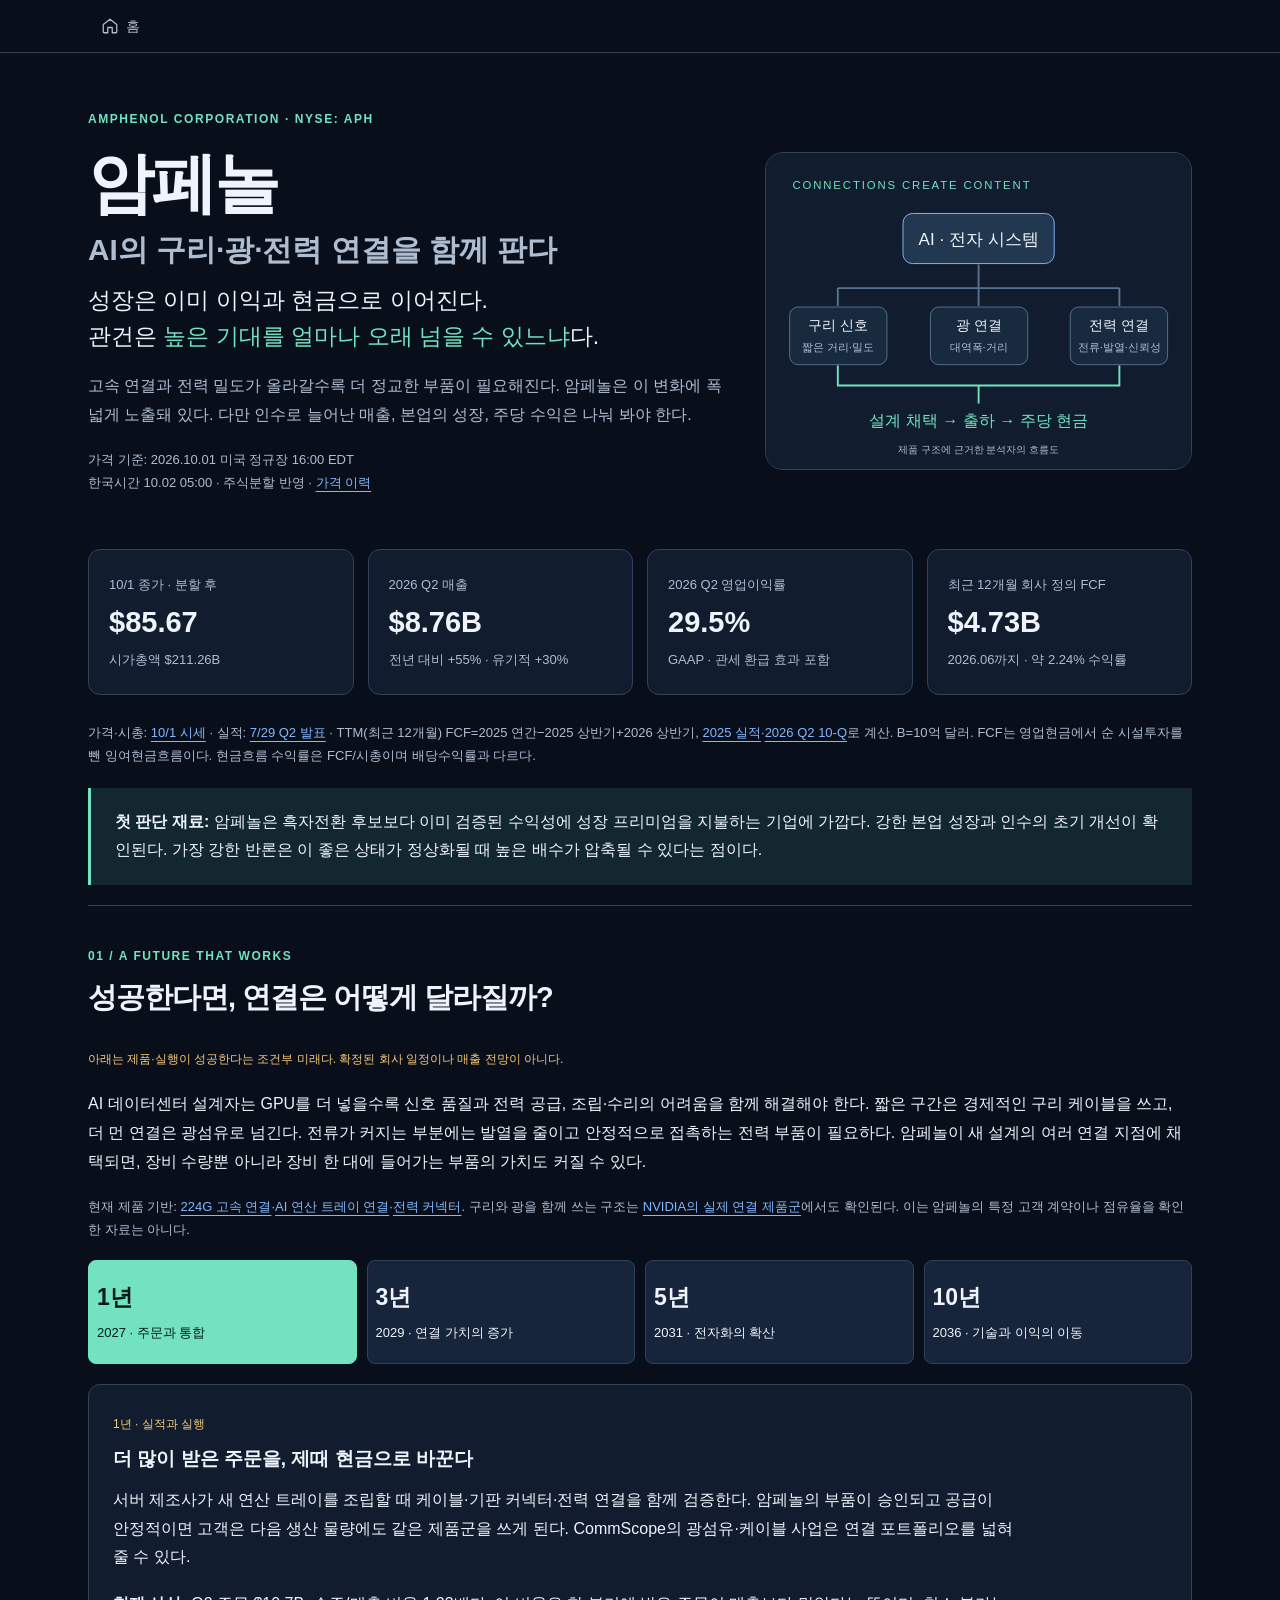
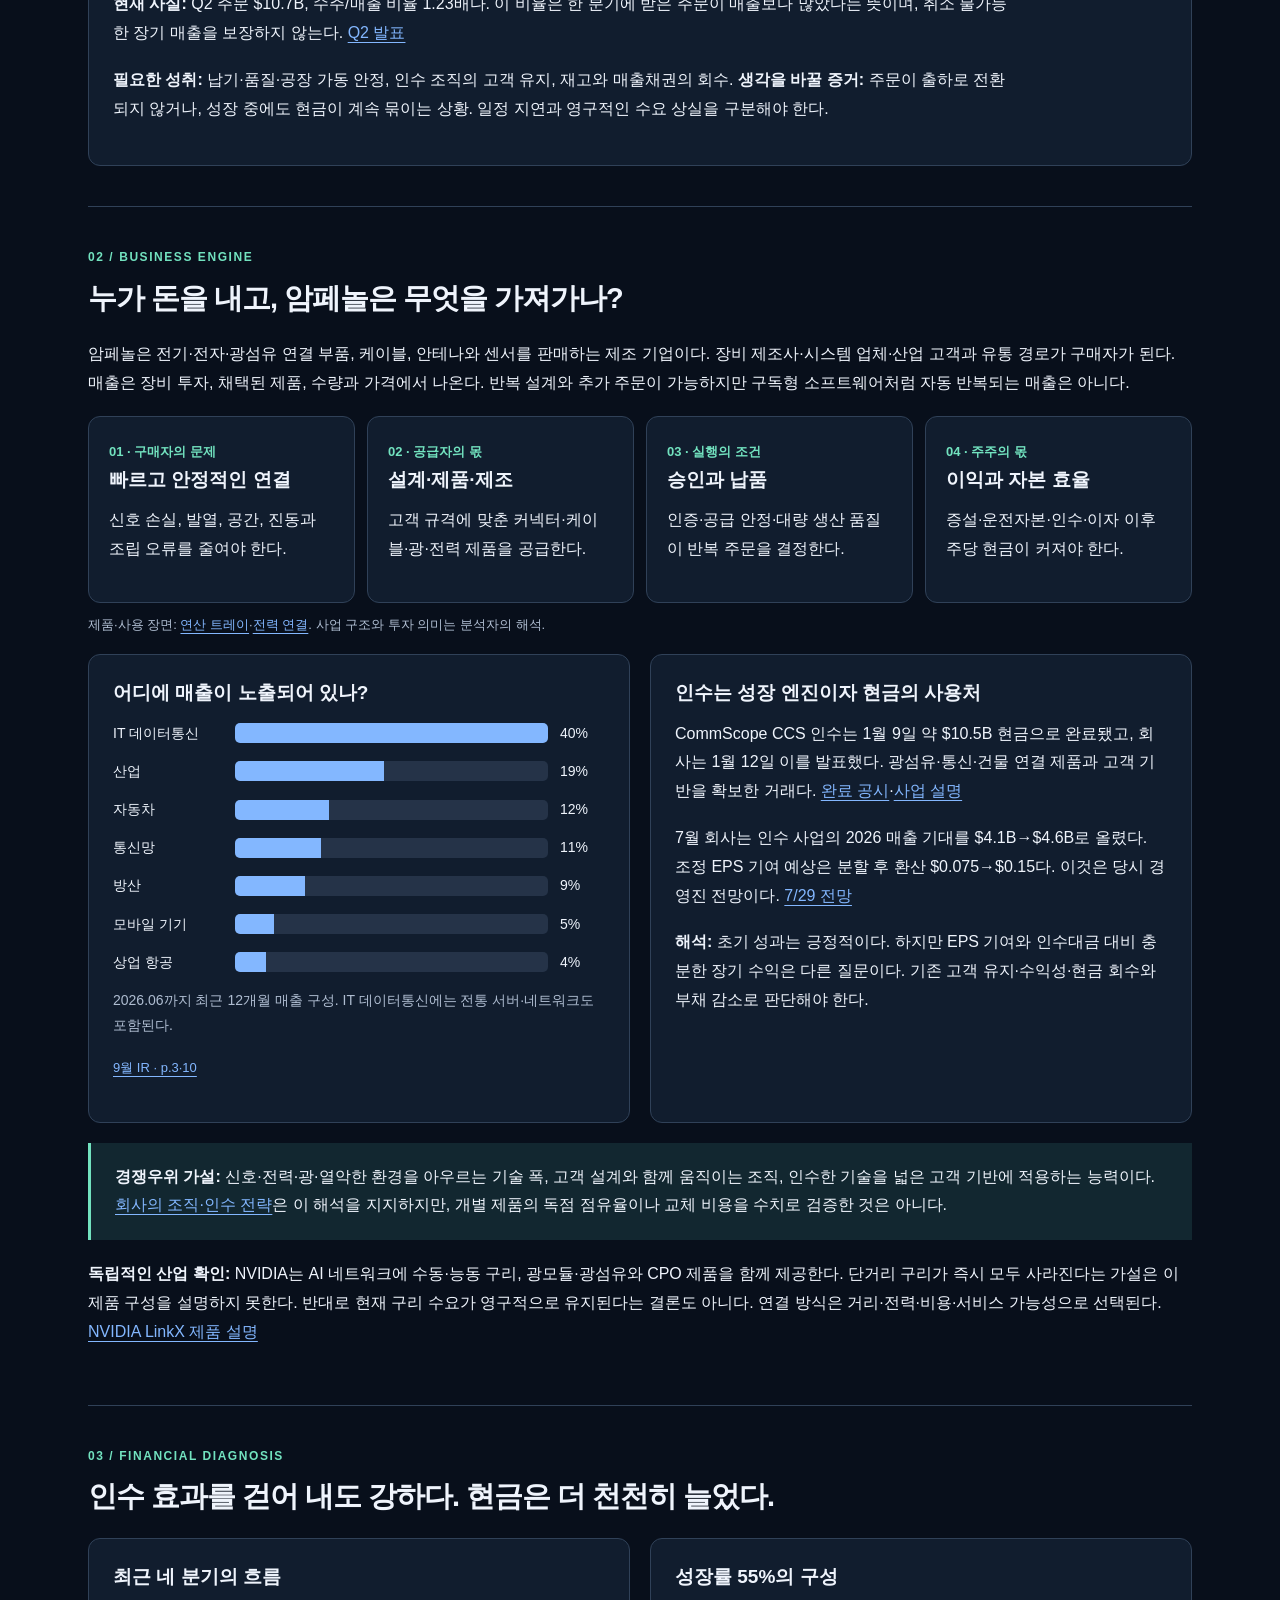
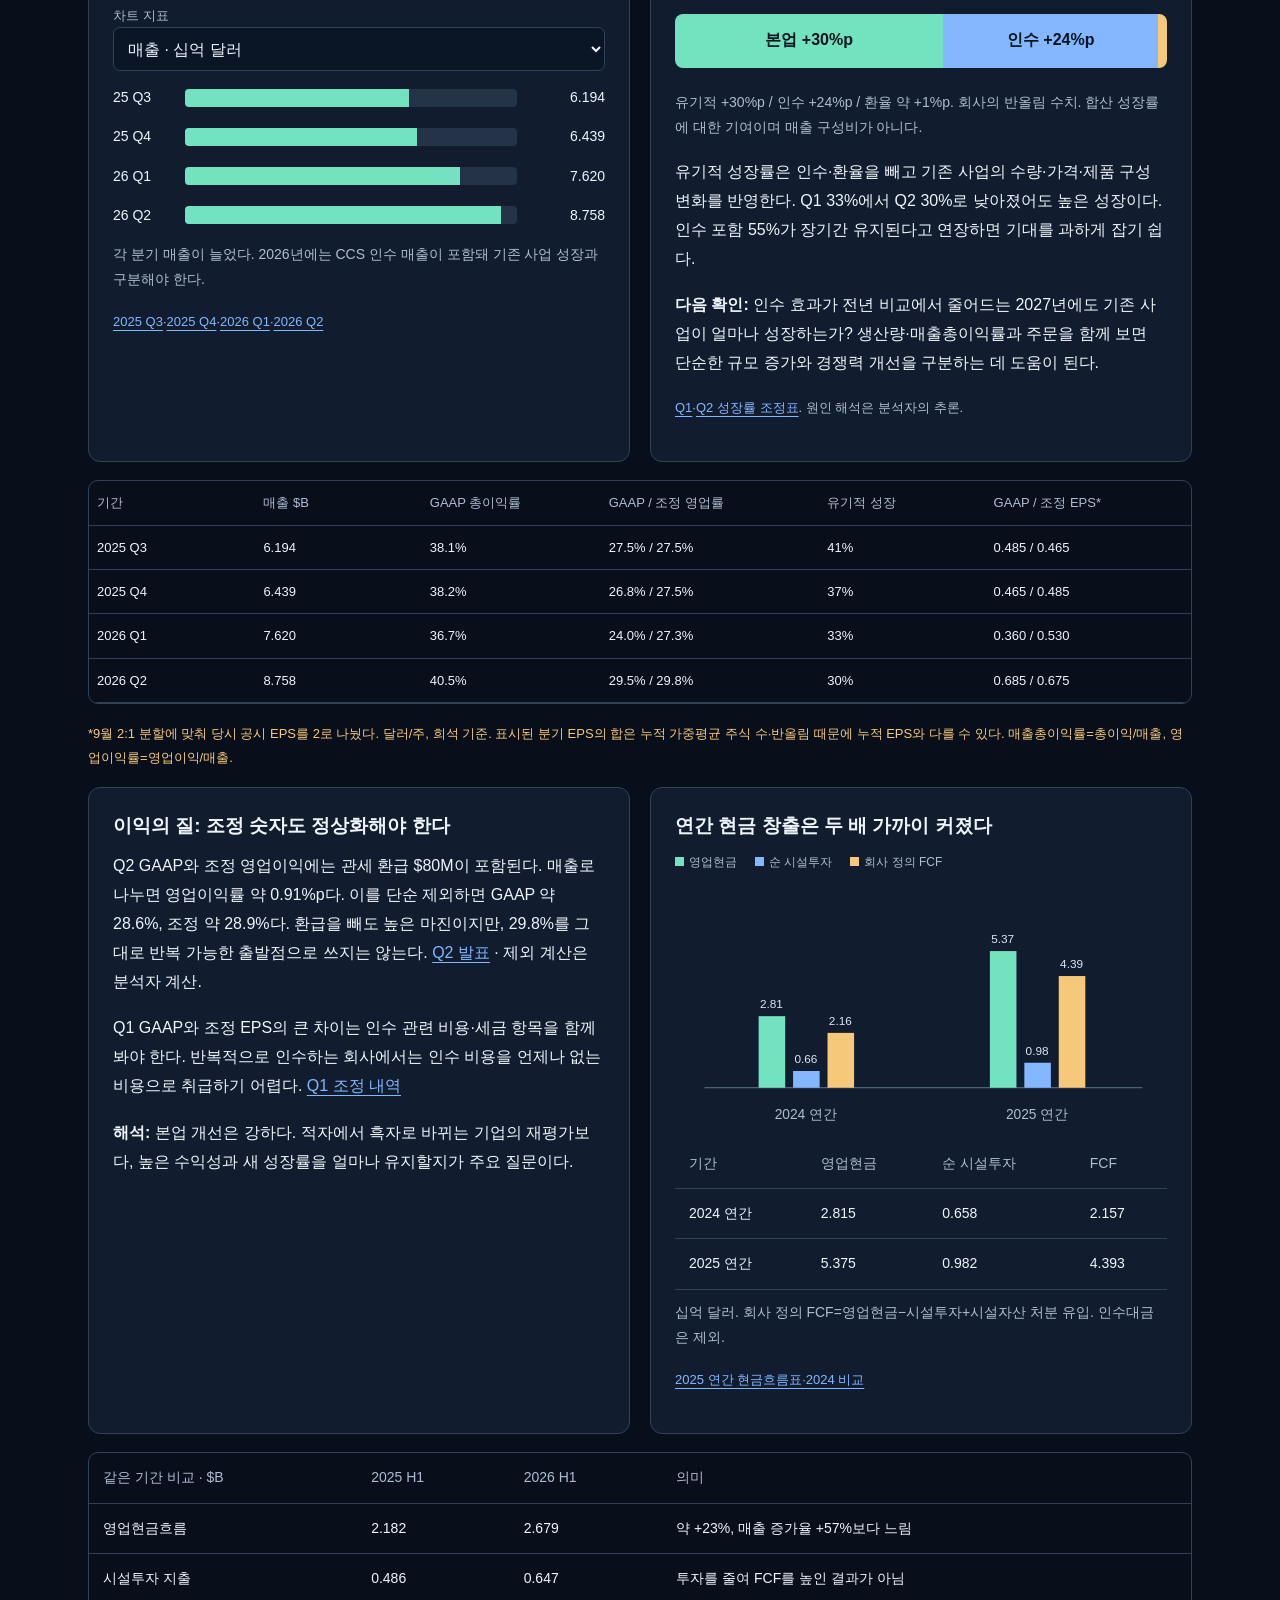
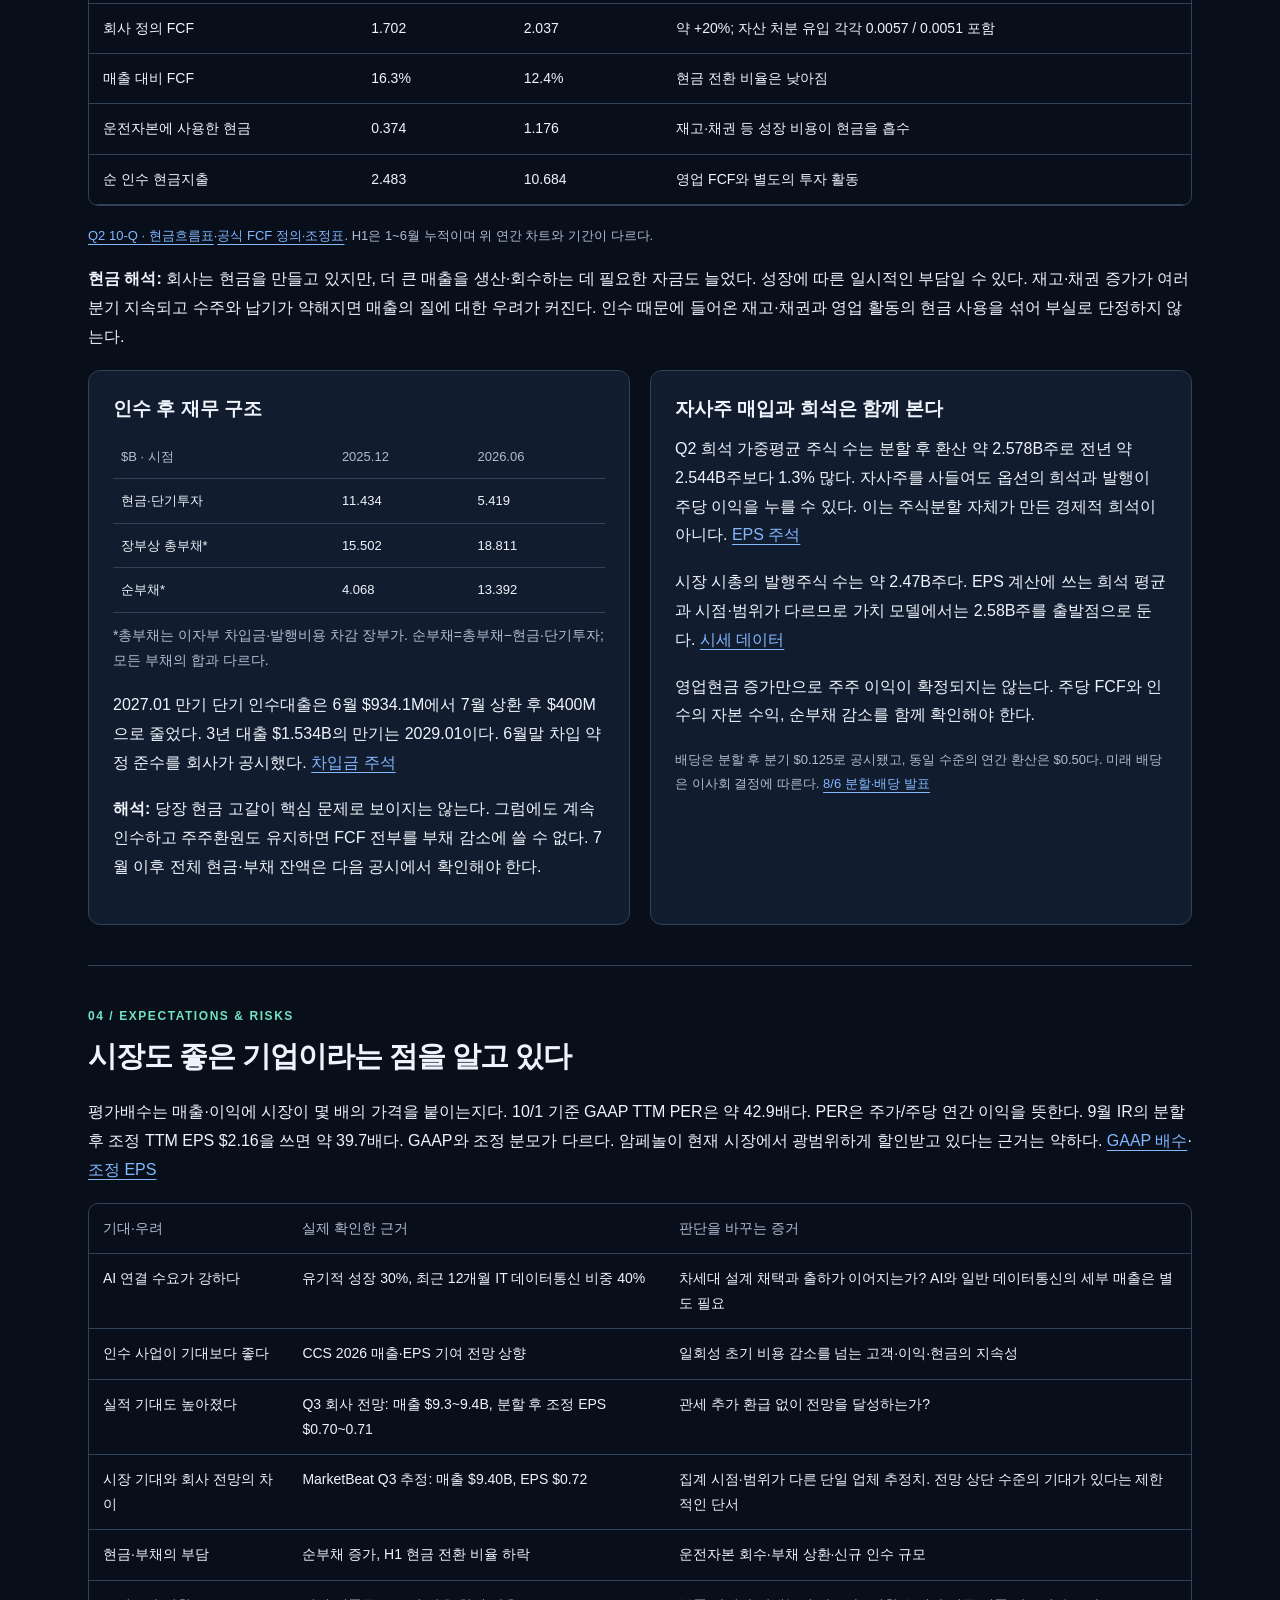
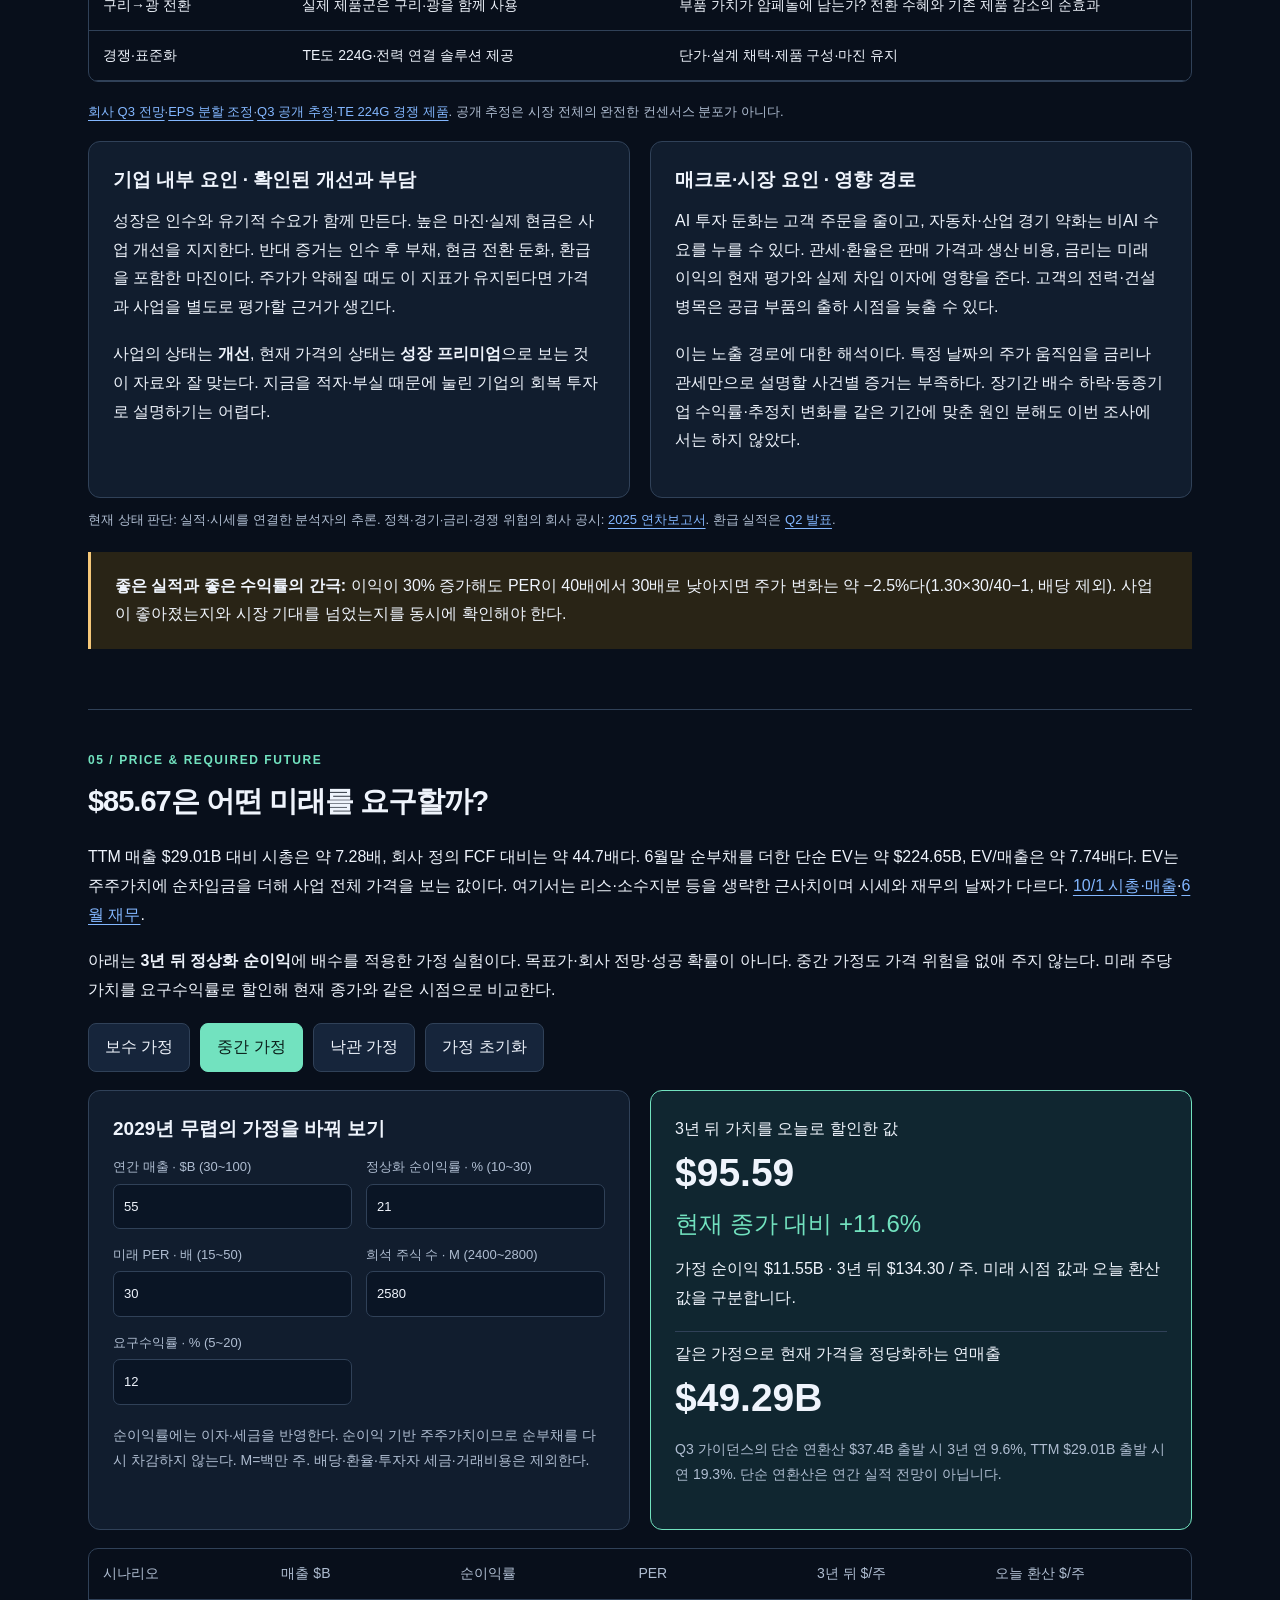
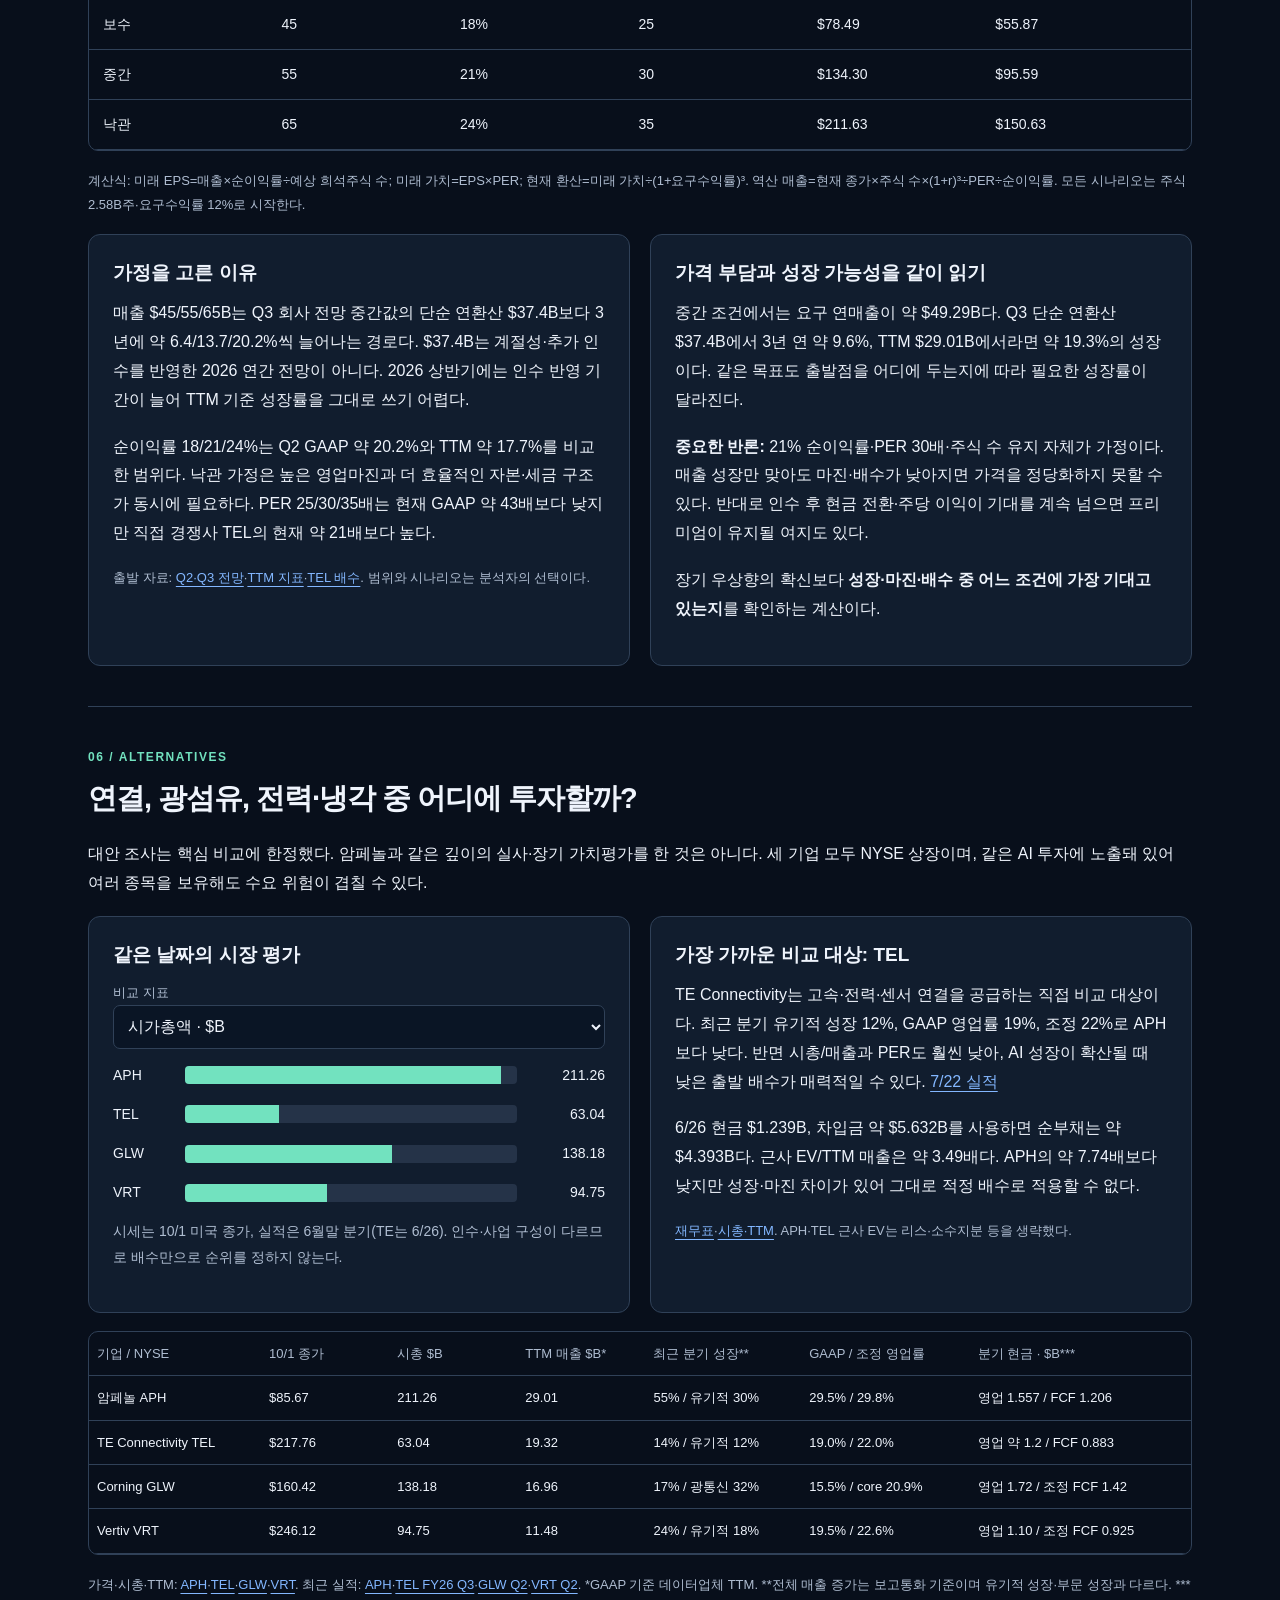
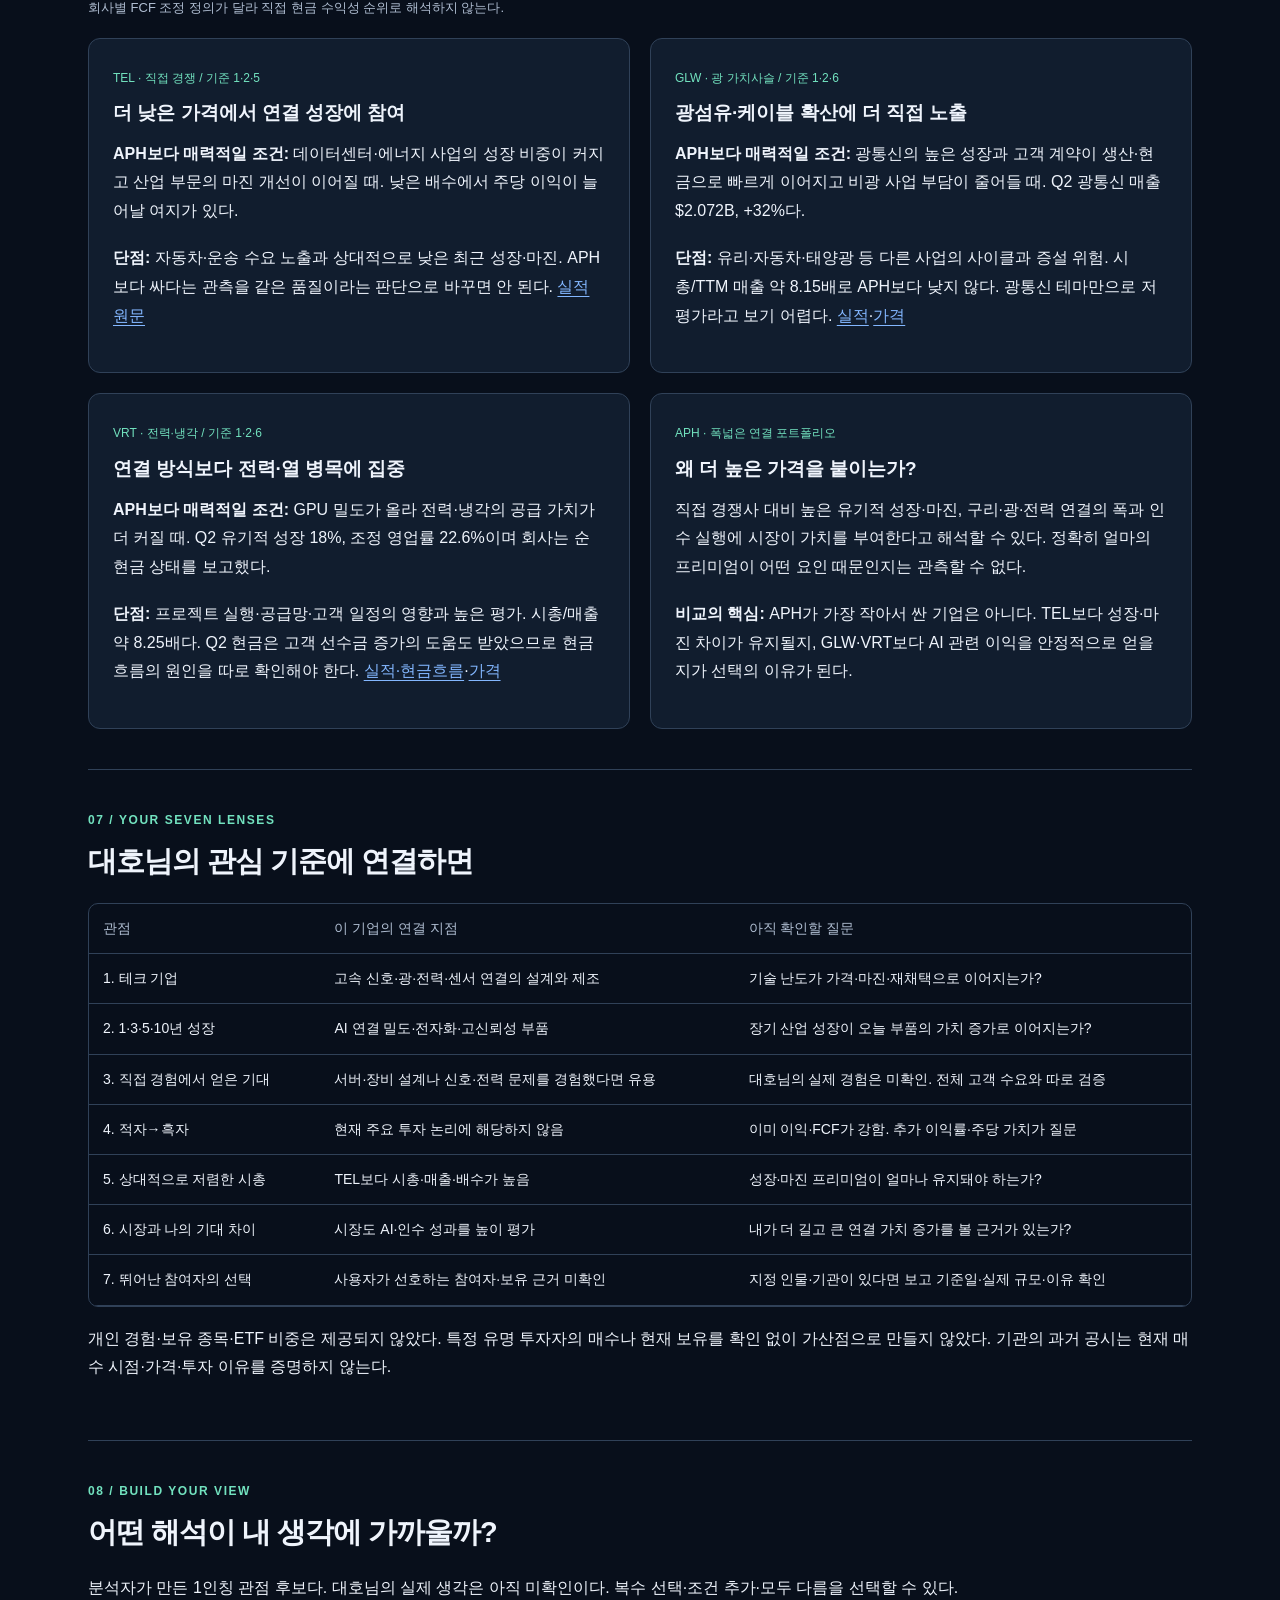
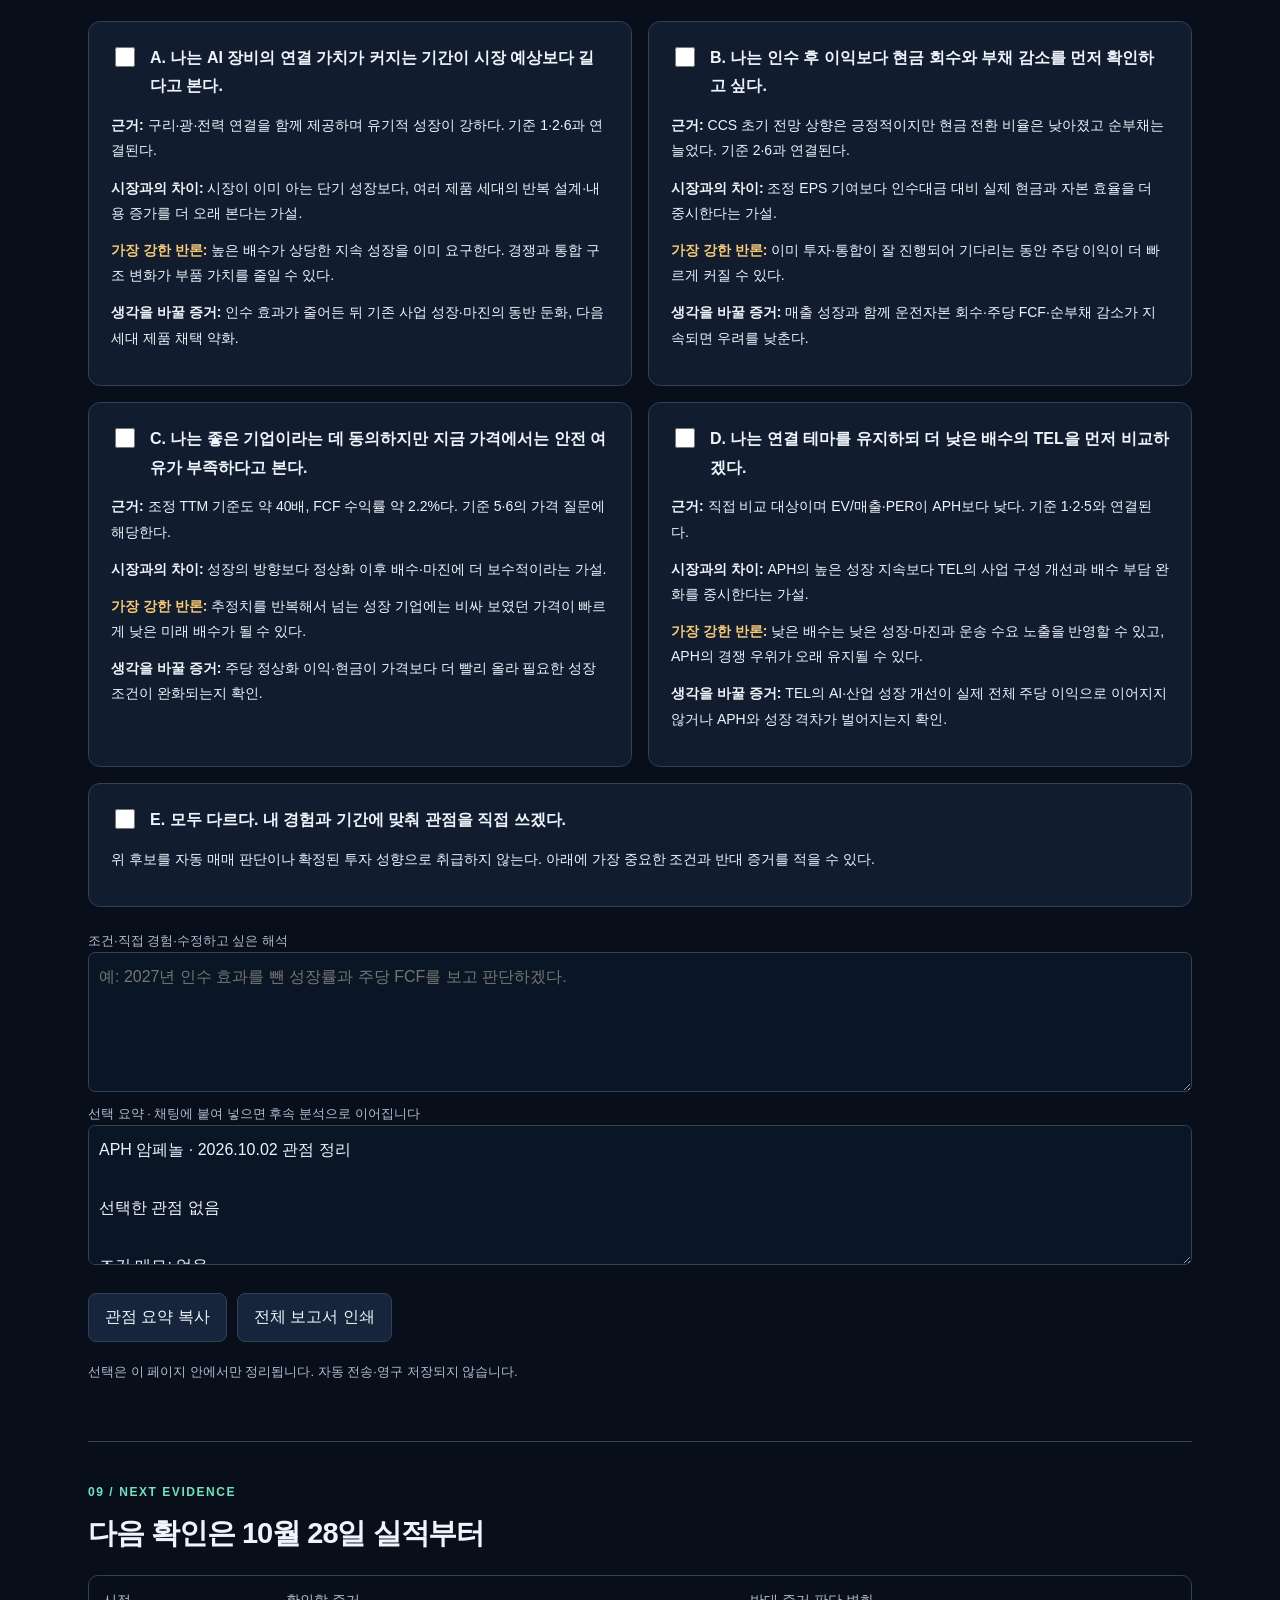
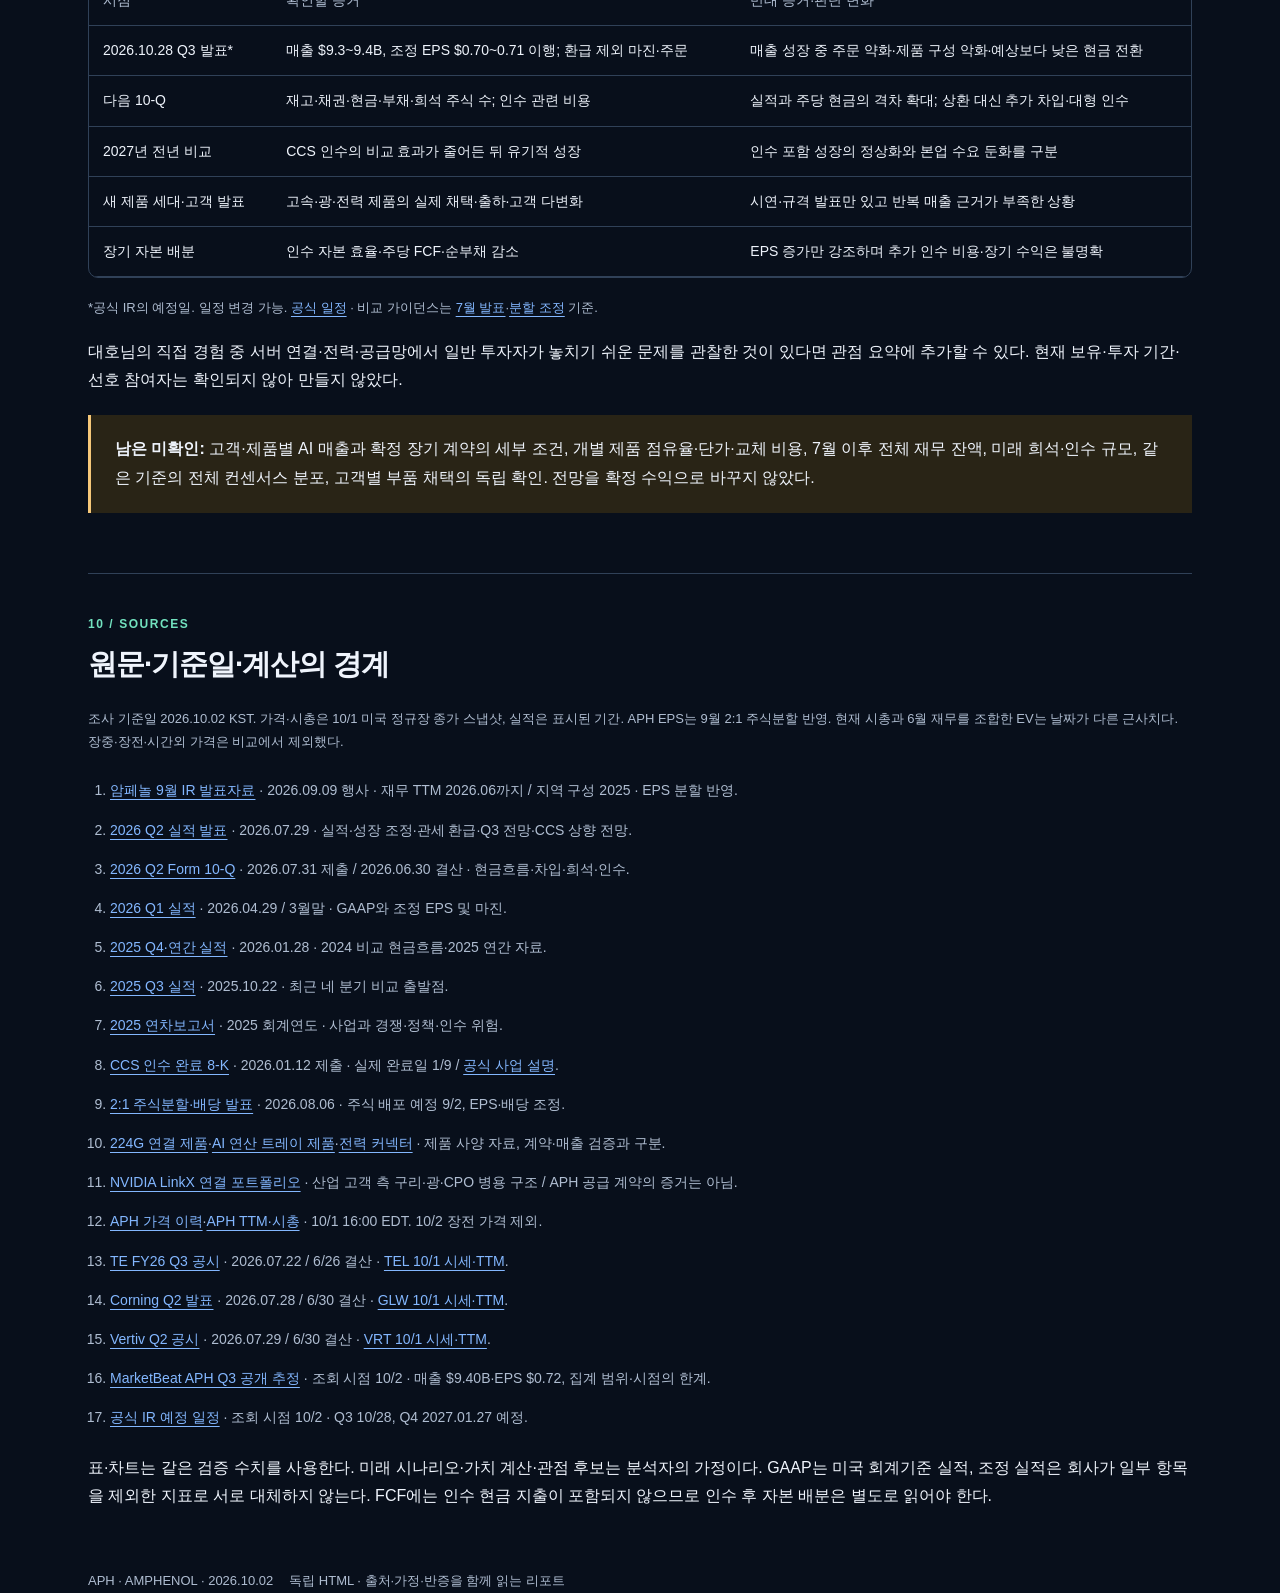
==== reports/amphenol-APH-2026-10-02.html @ a51a863b "Add report library with Lumentum and Amphenol analyses" ====
<!doctype html>
<html lang="ko"><head><meta charset="utf-8"><meta name="viewport" content="width=device-width,initial-scale=1"><title>APH · 암페놀 기업분석 | 2026.10.02</title><style>
:root{--bg:#080f1b;--panel:#111d2e;--ink:#eff4fc;--muted:#afbdd1;--line:#304158;--green:#72e2bf;--blue:#83b7ff;--amber:#f6c879;--red:#ffacb7}*{box-sizing:border-box}html{scroll-behavior:smooth;scroll-padding-top:64px}body{margin:0;background:var(--bg);color:var(--ink);font-family:-apple-system,BlinkMacSystemFont,"Apple SD Gothic Neo","Malgun Gothic",sans-serif;font-size:16px;line-height:1.8}a{color:var(--blue);text-underline-offset:4px}button,input,select,textarea{font:inherit}button,select{cursor:pointer}button{border:1px solid var(--line);background:#16253b;color:var(--ink);padding:9px 16px;min-height:44px;border-radius:8px;transition:background .18s}button:hover{background:#243b59}button[aria-pressed=true]{background:var(--green);color:#081b17;border-color:var(--green)}:focus-visible{outline:3px solid var(--blue);outline-offset:3px}.meta,small,.source{color:var(--muted);font-size:13px}.wrap{max-width:1160px;margin:auto;padding:0 28px}.hero{padding:56px 0 36px;display:grid;grid-template-columns:1.5fr 1fr;gap:36px;align-items:center}h1{font-size:clamp(40px,6vw,66px);line-height:1.05;letter-spacing:-.045em;margin:18px 0}h1 span{display:block;font-size:.45em;color:var(--muted);margin-top:16px;letter-spacing:0}h2{font-size:29px;line-height:1.35;letter-spacing:-.035em;margin:10px 0 22px}h3{font-size:19px;line-height:1.5;margin:0 0 12px}p{margin:10px 0 18px}.lead{font-size:23px;line-height:1.55;max-width:660px}.eyebrow{font-size:12px;letter-spacing:.13em;color:var(--green);font-weight:800}.hero-art{border:1px solid var(--line);border-radius:18px;overflow:hidden;background:var(--panel)}svg{display:block;width:100%;height:auto}svg text{font-family:inherit}.stats{display:grid;grid-template-columns:repeat(4,1fr);gap:14px;margin-bottom:26px}.stat{padding:20px;background:var(--panel);border:1px solid var(--line);border-radius:12px}.stat strong{display:block;font-size:29px;line-height:1.6;font-variant-numeric:tabular-nums}.stat span{font-size:13px;color:var(--muted)}section{padding:40px 0;border-top:1px solid var(--line);scroll-margin-top:70px}.grid{display:grid;grid-template-columns:1fr 1fr;gap:20px}.card{background:var(--panel);border:1px solid var(--line);border-radius:12px;padding:24px;min-width:0}.callout{border-left:3px solid var(--green);background:#122730;padding:20px 24px;margin:20px 0}.warn{border-color:var(--amber);background:#292416}.tag{display:inline-block;font-size:12px;color:var(--green);margin-bottom:10px}.tag.assumption{color:var(--amber)}.controls{display:flex;gap:10px;flex-wrap:wrap;margin:18px 0}.timeline{display:grid;grid-template-columns:repeat(4,1fr);gap:10px}.timeline button{padding:16px 8px;text-align:left}.timeline b{display:block;font-size:23px}.timeline small{color:inherit}.future-panel{display:none;margin-top:20px}.future-panel.active{display:block}.future-panel p{max-width:900px}.flow{display:grid;grid-template-columns:repeat(4,1fr);gap:12px}.flow .card{padding:20px}.flow b{color:var(--green);font-size:13px}table{width:100%;border-collapse:collapse;text-align:left;font-size:14px}th,td{padding:12px 14px;border-bottom:1px solid var(--line);vertical-align:top}th{color:var(--muted);font-weight:500;white-space:nowrap}td.number{font-variant-numeric:tabular-nums;white-space:nowrap}.table-scroll{overflow-x:auto;margin:18px 0;border:1px solid var(--line);border-radius:10px}.table-scroll table{min-width:640px}.chart{margin:12px 0}.chart-note{font-size:14px;color:var(--muted)}.bar-row{display:grid;grid-template-columns:60px 1fr 76px;align-items:center;gap:12px;margin:14px 0;font-size:14px}.bar-track{height:18px;background:#253348;border-radius:4px;overflow:hidden}.bar-fill{height:100%;background:var(--green)}.bar-val{text-align:right;font-variant-numeric:tabular-nums}.fields{display:grid;grid-template-columns:repeat(2,1fr);gap:14px}label.field{display:flex;flex-direction:column;gap:5px;font-size:13px;color:var(--muted)}input[type=number],select,textarea{width:100%;color:var(--ink);background:#0a1525;border:1px solid var(--line);border-radius:7px;padding:10px;min-height:44px}input[type=checkbox]{width:20px;height:20px;accent-color:var(--green);flex-shrink:0}textarea{resize:vertical;min-height:100px}.result{padding:24px;border:1px solid var(--green);border-radius:12px;background:#102630}.result strong{font-size:39px;display:block;line-height:1.5}.result .big{font-size:24px;color:var(--green)}.error{color:var(--red);font-size:14px}.theses{display:grid;grid-template-columns:1fr 1fr;gap:16px}.thesis{border:1px solid var(--line);border-radius:12px;padding:22px;background:var(--panel)}.thesis:has(input:checked){border-color:var(--green)}.thesis label{display:flex;align-items:flex-start;gap:12px;font-weight:700;cursor:pointer}.thesis p{font-size:14px;margin:12px 0}.thesis strong{color:var(--amber);font-weight:600}.summary-box{margin-top:22px}.summary-box textarea{min-height:140px}.sources li{padding:7px 0;color:var(--muted);font-size:14px}.sources{padding-left:22px}.reading{color:var(--muted)}footer{padding:30px 0;color:var(--muted);font-size:13px}.cash-key{display:flex;gap:18px;flex-wrap:wrap;font-size:12px;color:var(--muted)}.dot{display:inline-block;width:9px;height:9px;margin-right:5px;background:var(--green)}.dot.blue{background:var(--blue)}.dot.amber{background:var(--amber)}.print-only{display:none}
@media(max-width:700px){.wrap{padding:0 18px}.hero{grid-template-columns:1fr;padding-top:34px;gap:18px}.hero-art{max-width:440px}.lead{font-size:21px}.stats{grid-template-columns:1fr 1fr;gap:10px}.stat{padding:14px}.stat strong{font-size:25px}.grid,.theses,.flow{grid-template-columns:1fr}.timeline{grid-template-columns:1fr 1fr}.card{padding:20px}h2{font-size:25px}.fields{grid-template-columns:1fr 1fr}section{padding:30px 0}.bar-row{grid-template-columns:48px 1fr 68px;gap:8px}}
@media(max-width:700px){table[aria-label="연간 현금흐름 수치"] th,table[aria-label="연간 현금흐름 수치"] td{padding:8px 5px;font-size:12px}}
@media(max-width:350px){.fields{grid-template-columns:1fr}.stat strong{font-size:22px}.wrap{padding:0 14px}}
@media(prefers-reduced-motion:reduce){html{scroll-behavior:auto}button{transition:none}}
@media print{.summary-box textarea,.summary-box label{display:none}body{background:white;color:#111;font-size:10pt;line-height:1.55}.site-header,.controls,.timeline,.fields,.no-print{display:none}.wrap{max-width:none;padding:0}.hero{padding-top:12px}.hero-art{display:none}.hero{display:block}h1{font-size:32pt}h2{font-size:19pt}section{padding:16px 0;break-inside:auto}.card,.stat,.thesis,.result,.callout{background:white;color:#111;border-color:#bbb}.future-panel{display:block!important}.print-only{display:block}.grid,.theses{grid-template-columns:1fr 1fr}.table-scroll{overflow:visible}table{font-size:9pt}.table-scroll table{min-width:0}th,td{padding:6px;color:#222}a,.eyebrow,.tag,.tag.assumption,.reading,.meta,small,.source,.chart-note{color:#333}.chart{max-width:650px}.sources a{overflow-wrap:anywhere}.card,.thesis{break-inside:avoid}.stats{gap:8px}.stat strong{font-size:18pt}.result strong,.result .big{color:#111}textarea{background:white;color:#111}.bar-track{background:#eee}.bar-fill{background:#555}svg text{fill:#222!important}.sources{font-size:9pt}}

.mix-row{display:grid;grid-template-columns:110px 1fr 45px;gap:12px;align-items:center;margin:13px 0;font-size:14px}.mix-track{height:20px;background:#253348;border-radius:5px;overflow:hidden}.mix-fill{height:100%;background:var(--blue)}.growth-stack{display:flex;min-height:54px;border-radius:8px;overflow:hidden;margin:22px 0}.growth-stack span{display:flex;align-items:center;justify-content:center;color:#071521;font-weight:700}.growth-stack .organic{width:54.55%;background:var(--green)}.growth-stack .acquired{width:43.64%;background:var(--blue)}.growth-stack .fx{width:1.81%;min-width:9px;background:var(--amber)}.table-scroll td{min-width:100px}.compact th,.compact td{padding:10px 8px;font-size:13px}.calc-help{font-size:14px;color:var(--muted)}.source a{overflow-wrap:anywhere}.price-note{font-size:13px;color:var(--muted)}.foot-links{display:flex;gap:16px;flex-wrap:wrap}.metric-list{display:grid;grid-template-columns:1fr 1fr;gap:12px;margin:16px 0}.mini{padding:13px;border:1px solid var(--line);border-radius:8px}.mini strong{display:block;font-size:23px;color:var(--green)}.split{color:var(--amber);font-size:13px}.source-ref{font-size:12px}.thesis:last-child{grid-column:1/-1}
@media(max-width:700px){.mix-row{grid-template-columns:100px 1fr 36px;gap:8px}.growth-stack{font-size:13px}.table-scroll td{min-width:90px}.thesis:last-child{grid-column:auto}.stat span{overflow-wrap:anywhere}}
@media print{.growth-stack span{color:#111!important}.growth-stack .organic{background:#ddd}.growth-stack .acquired{background:#bbb}.growth-stack .fx{background:#888}.mix-fill{background:#777}.mini strong,.split{color:#111}.thesis:last-child{grid-column:1/-1}.print-only{white-space:pre-wrap}.table-scroll td{min-width:0}.hero .lead{font-size:15pt}.price-note{color:#333}.sources li{color:#333}}
</style><link rel="stylesheet" href="../assets/site.css">
</head><body>
<header class="site-header">
  <div class="site-header-inner">
    <a class="home-link" href="../index.html">
      <svg viewBox="0 0 24 24" width="18" height="18" fill="none" stroke="currentColor" stroke-width="1.7" stroke-linecap="round" stroke-linejoin="round" aria-hidden="true"><path d="m3 10 9-7 9 7v10a1 1 0 0 1-1 1h-5v-7H9v7H4a1 1 0 0 1-1-1Z"/></svg>
      <span>홈</span>
    </a>
  </div>
</header>
<main class="wrap">
<div class="hero" id="overview"><div><div class="eyebrow">AMPHENOL CORPORATION · NYSE: APH</div><h1>암페놀<span>AI의 구리·광·전력 연결을 함께 판다</span></h1><p class="lead">성장은 이미 이익과 현금으로 이어진다.<br>관건은 <span style="color:var(--green)">높은 기대를 얼마나 오래 넘을 수 있느냐</span>다.</p><p class="reading">고속 연결과 전력 밀도가 올라갈수록 더 정교한 부품이 필요해진다. 암페놀은 이 변화에 폭넓게 노출돼 있다. 다만 인수로 늘어난 매출, 본업의 성장, 주당 수익은 나눠 봐야 한다.</p><p class="source">가격 기준: 2026.10.01 미국 정규장 16:00 EDT<br>한국시간 10.02 05:00 · 주식분할 반영 · <a href="https://stockanalysis.com/stocks/aph/history/" target="_blank" rel="noopener noreferrer">가격 이력</a></p></div>
<div class="hero-art"><svg viewBox="0 0 450 335" role="img" aria-label="연산 장치에서 구리 신호, 광 연결, 전력 연결을 거쳐 현금으로 이어지는 암페놀의 사업 구조"><rect width="450" height="335" fill="#111d2e"/><text x="28" y="38" fill="#72e2bf" font-size="12" letter-spacing="2">CONNECTIONS CREATE CONTENT</text><rect x="145" y="64" width="160" height="53" rx="10" fill="#223750" stroke="#83b7ff"/><text x="225" y="97" fill="#eff4fc" font-size="18" text-anchor="middle">AI · 전자 시스템</text><path d="M225 118 V143 M76 143 H374 M76 143 V162 M225 143 V162 M374 143 V162" fill="none" stroke="#59728e" stroke-width="2"/><g fill="#182a3e" stroke="#59728e"><rect x="25" y="163" width="103" height="61" rx="9"/><rect x="174" y="163" width="103" height="61" rx="9"/><rect x="322" y="163" width="103" height="61" rx="9"/></g><g fill="#eff4fc" font-size="15" text-anchor="middle"><text x="76" y="187">구리 신호</text><text x="225" y="187">광 연결</text><text x="374" y="187">전력 연결</text></g><g fill="#afbdd1" font-size="12" text-anchor="middle"><text x="76" y="210">짧은 거리·밀도</text><text x="225" y="210">대역폭·거리</text><text x="374" y="210">전류·발열·신뢰성</text></g><path d="M76 225 V246 H374 V225 M225 246 V265" fill="none" stroke="#72e2bf" stroke-width="2"/><text x="225" y="289" fill="#72e2bf" font-size="17" text-anchor="middle">설계 채택 → 출하 → 주당 현금</text><text x="225" y="317" fill="#afbdd1" font-size="11" text-anchor="middle">제품 구조에 근거한 분석자의 흐름도</text></svg></div></div>
<div class="stats"><div class="stat"><span>10/1 종가 · 분할 후</span><strong>$85.67</strong><span>시가총액 $211.26B</span></div><div class="stat"><span>2026 Q2 매출</span><strong>$8.76B</strong><span>전년 대비 +55% · 유기적 +30%</span></div><div class="stat"><span>2026 Q2 영업이익률</span><strong>29.5%</strong><span>GAAP · 관세 환급 효과 포함</span></div><div class="stat"><span>최근 12개월 회사 정의 FCF</span><strong>$4.73B</strong><span>2026.06까지 · 약 2.24% 수익률</span></div></div>
<p class="source">가격·시총: <a href="https://stockanalysis.com/stocks/aph/" target="_blank" rel="noopener noreferrer">10/1 시세</a> · 실적: <a href="https://investor.amphenol.com/news-and-events/news-details/2026/Amphenol-Reports-Record-Second-Quarter-2026-Results/default.aspx" target="_blank" rel="noopener noreferrer">7/29 Q2 발표</a> · TTM(최근 12개월) FCF=2025 연간−2025 상반기+2026 상반기, <a href="https://investors.amphenol.com/news-and-events/news-details/2026/Amphenol-Reports-Record-Fourth-Quarter-and-Full-Year-2025-Results/default.aspx" target="_blank" rel="noopener noreferrer">2025 실적</a>·<a href="https://www.sec.gov/Archives/edgar/data/820313/000110465926089194/aph-20260630x10q.htm" target="_blank" rel="noopener noreferrer">2026 Q2 10-Q</a>로 계산. B=10억 달러. FCF는 영업현금에서 순 시설투자를 뺀 잉여현금흐름이다. 현금흐름 수익률은 FCF/시총이며 배당수익률과 다르다.</p>
<div class="callout"><b>첫 판단 재료:</b> 암페놀은 흑자전환 후보보다 이미 검증된 수익성에 성장 프리미엄을 지불하는 기업에 가깝다. 강한 본업 성장과 인수의 초기 개선이 확인된다. 가장 강한 반론은 이 좋은 상태가 정상화될 때 높은 배수가 압축될 수 있다는 점이다.</div>

<section id="future"><div class="eyebrow">01 / A FUTURE THAT WORKS</div><h2>성공한다면, 연결은 어떻게 달라질까?</h2><p class="tag assumption">아래는 제품·실행이 성공한다는 조건부 미래다. 확정된 회사 일정이나 매출 전망이 아니다.</p><p>AI 데이터센터 설계자는 GPU를 더 넣을수록 신호 품질과 전력 공급, 조립·수리의 어려움을 함께 해결해야 한다. 짧은 구간은 경제적인 구리 케이블을 쓰고, 더 먼 연결은 광섬유로 넘긴다. 전류가 커지는 부분에는 발열을 줄이고 안정적으로 접촉하는 전력 부품이 필요하다. 암페놀이 새 설계의 여러 연결 지점에 채택되면, 장비 수량뿐 아니라 장비 한 대에 들어가는 부품의 가치도 커질 수 있다.</p><p class="source">현재 제품 기반: <a href="https://www.amphenol-cs.com/224g-high-speed-solutions" target="_blank" rel="noopener noreferrer">224G 고속 연결</a>·<a href="https://www.amphenol-cs.com/applications/data-centers/compute-tray.html" target="_blank" rel="noopener noreferrer">AI 연산 트레이 연결</a>·<a href="https://amphenol-ipc.com/products-2/power-connectors/" target="_blank" rel="noopener noreferrer">전력 커넥터</a>. 구리와 광을 함께 쓰는 구조는 <a href="https://www.nvidia.com/en-in/networking/interconnect/" target="_blank" rel="noopener noreferrer">NVIDIA의 실제 연결 제품군</a>에서도 확인된다. 이는 암페놀의 특정 고객 계약이나 점유율을 확인한 자료는 아니다.</p>
<div class="timeline" aria-label="미래 기간 선택"><button data-year="1" aria-pressed="true"><b>1년</b><small>2027 · 주문과 통합</small></button><button data-year="3" aria-pressed="false"><b>3년</b><small>2029 · 연결 가치의 증가</small></button><button data-year="5" aria-pressed="false"><b>5년</b><small>2031 · 전자화의 확산</small></button><button data-year="10" aria-pressed="false"><b>10년</b><small>2036 · 기술과 이익의 이동</small></button></div>
<article class="card future-panel active" data-panel="1"><span class="tag assumption">1년 · 실적과 실행</span><h3>더 많이 받은 주문을, 제때 현금으로 바꾼다</h3><p>서버 제조사가 새 연산 트레이를 조립할 때 케이블·기판 커넥터·전력 연결을 함께 검증한다. 암페놀의 부품이 승인되고 공급이 안정적이면 고객은 다음 생산 물량에도 같은 제품군을 쓰게 된다. CommScope의 광섬유·케이블 사업은 연결 포트폴리오를 넓혀 줄 수 있다.</p><p><b>현재 사실:</b> Q2 주문 $10.7B, 수주/매출 비율 1.23배다. 이 비율은 한 분기에 받은 주문이 매출보다 많았다는 뜻이며, 취소 불가능한 장기 매출을 보장하지 않는다. <a href="https://investor.amphenol.com/news-and-events/news-details/2026/Amphenol-Reports-Record-Second-Quarter-2026-Results/default.aspx" target="_blank" rel="noopener noreferrer">Q2 발표</a></p><p><b>필요한 성취:</b> 납기·품질·공장 가동 안정, 인수 조직의 고객 유지, 재고와 매출채권의 회수. <b>생각을 바꿀 증거:</b> 주문이 출하로 전환되지 않거나, 성장 중에도 현금이 계속 묶이는 상황. 일정 지연과 영구적인 수요 상실을 구분해야 한다.</p></article>
<article class="card future-panel" data-panel="3"><span class="tag assumption">3년 · 부품 가치와 반복 설계</span><h3>장비 한 대의 연결이 더 어렵고 더 중요해진다</h3><p>케이블을 꽂기만 하면 되는 문제에서, 높은 속도로 신호를 유지하고 더 좁은 공간에 더 많은 전력을 넣는 문제로 바뀐다. 224G는 한 신호 경로에서 초당 224기가비트급 전송을 지원하는 제품 수준을 뜻한다. 시스템 전체 대역폭이나 암페놀 매출과 같은 숫자는 아니다. 정밀한 연결을 제조·검증하는 능력이 고객 설계 과정에서 가치가 커지는 장면이다.</p><p><b>현재 근거:</b> 암페놀은 224G·차세대 PCIe 연결과 전력을 포함하는 제품군을 제공한다. PCIe는 컴퓨터 내부 부품 간 통신 규격이다. <a href="https://www.amphenol-cs.com/224g-high-speed-solutions" target="_blank" rel="noopener noreferrer">제품 원문</a></p><p><b>성공 경로:</b> 설계 채택→다음 세대 재채택→부품 판매액 증가→이익·현금 증가. <b>반증:</b> 대형 고객의 자체 설계, 경쟁사의 동일 규격 제품, 표준화에 따른 단가 인하. 제품 규격 지원만으로 독점이나 고마진을 추정하지 않는다.</p></article>
<article class="card future-panel" data-panel="5"><span class="tag assumption">5년 · 산업의 전자화</span><h3>같은 연결 기술이 공장·항공·방산으로 확산된다</h3><p>산업 장비는 전력과 센서 신호가 늘어나고, 항공·방산 장비는 진동·온도·고장 비용이 큰 환경에서 안정적인 연결이 필요하다. 암페놀의 기술·현장 영업 조직이 여러 시장에 적용되면 데이터센터 투자 둔화를 일부 완충할 수 있다. 다만 AI 매출의 비중이 커질수록 회사 전체도 그 투자 사이클에 더 민감해진다.</p><p><b>현재 근거:</b> 최근 12개월 매출은 IT 데이터통신 40%, 산업 19%, 방산 9%, 자동차 12% 등으로 분산돼 있다. 이 비중은 미래 비중이나 전부 AI 매출을 뜻하지 않는다. <a href="https://s21.q4cdn.com/564806605/files/doc_events/2026/Sep/09/APH-Investor-Presentation-Sept-2026.pdf" target="_blank" rel="noopener noreferrer">9월 IR p.3·10</a></p><p><b>실현 조건:</b> 고객별 설계 채택과 인증, 생산 현지화, 비AI 사업의 수익성 유지. <b>반증:</b> 자동차·산업 경기 약화, 국방 예산·납품 지연, 원재료 비용을 가격에 반영하지 못하는 상황.</p></article>
<article class="card future-panel" data-panel="10"><span class="tag assumption">10년 · 불확실성이 큰 장기 가설</span><h3>연결은 남아도 오늘의 부품과 마진은 달라진다</h3><p>전기·광학·전력의 연결 자체는 전자 시스템에 계속 필요하다. 그러나 광학을 칩 가까이에 통합하거나 패키지 안에서 연결하는 설계가 늘면 기존 케이블과 커넥터의 수량·단가·수혜 기업이 바뀔 수 있다. CPO는 광통신 부품을 통신 칩 가까이에 함께 배치하는 방식으로, 암페놀에는 광 포트폴리오의 기회와 기존 연결 가치의 이동 위험을 동시에 준다.</p><p><b>실현 조건:</b> 다음 구조에서도 채택되는 제품과 인수·개발의 자본 효율. <b>반증:</b> 연결의 부가가치가 반도체·패키징·시스템 업체로 옮겨 가고 암페놀은 범용 제조 비중이 커지는 상황. 구리와 광을 모두 보유했다는 이유만으로 기술 전환의 피해가 상쇄된다고 보장하지 않는다.</p><p>이 기간의 시장점유율·매출·주가를 신뢰할 근거는 부족하다. 정밀한 10년 목표가 대신 매 세대의 설계 채택과 주당 현금 창출을 확인하는 것이 더 유용하다.</p></article></section>

<section id="business"><div class="eyebrow">02 / BUSINESS ENGINE</div><h2>누가 돈을 내고, 암페놀은 무엇을 가져가나?</h2><p>암페놀은 전기·전자·광섬유 연결 부품, 케이블, 안테나와 센서를 판매하는 제조 기업이다. 장비 제조사·시스템 업체·산업 고객과 유통 경로가 구매자가 된다. 매출은 장비 투자, 채택된 제품, 수량과 가격에서 나온다. 반복 설계와 추가 주문이 가능하지만 구독형 소프트웨어처럼 자동 반복되는 매출은 아니다.</p>
<div class="flow"><div class="card"><b>01 · 구매자의 문제</b><h3>빠르고 안정적인 연결</h3><p>신호 손실, 발열, 공간, 진동과 조립 오류를 줄여야 한다.</p></div><div class="card"><b>02 · 공급자의 몫</b><h3>설계·제품·제조</h3><p>고객 규격에 맞춘 커넥터·케이블·광·전력 제품을 공급한다.</p></div><div class="card"><b>03 · 실행의 조건</b><h3>승인과 납품</h3><p>인증·공급 안정·대량 생산 품질이 반복 주문을 결정한다.</p></div><div class="card"><b>04 · 주주의 몫</b><h3>이익과 자본 효율</h3><p>증설·운전자본·인수·이자 이후 주당 현금이 커져야 한다.</p></div></div>
<p class="source">제품·사용 장면: <a href="https://www.amphenol-cs.com/applications/data-centers/compute-tray.html" target="_blank" rel="noopener noreferrer">연산 트레이</a>·<a href="https://amphenol-ipc.com/products-2/power-connectors/" target="_blank" rel="noopener noreferrer">전력 연결</a>. 사업 구조와 투자 의미는 분석자의 해석.</p>
<div class="grid"><div class="card"><h3>어디에 매출이 노출되어 있나?</h3><div id="mix-chart"></div><p class="chart-note">2026.06까지 최근 12개월 매출 구성. IT 데이터통신에는 전통 서버·네트워크도 포함된다.</p><p class="source"><a href="https://s21.q4cdn.com/564806605/files/doc_events/2026/Sep/09/APH-Investor-Presentation-Sept-2026.pdf" target="_blank" rel="noopener noreferrer">9월 IR · p.3·10</a></p></div><div class="card"><h3>인수는 성장 엔진이자 현금의 사용처</h3><p>CommScope CCS 인수는 1월 9일 약 $10.5B 현금으로 완료됐고, 회사는 1월 12일 이를 발표했다. 광섬유·통신·건물 연결 제품과 고객 기반을 확보한 거래다. <a href="https://www.sec.gov/Archives/edgar/data/820313/000110465926002737/tm262701d1_8k.htm" target="_blank" rel="noopener noreferrer">완료 공시</a>·<a href="https://www.sec.gov/Archives/edgar/data/820313/000110465926002737/tm262701d1_ex99-1.htm" target="_blank" rel="noopener noreferrer">사업 설명</a></p><p>7월 회사는 인수 사업의 2026 매출 기대를 $4.1B→$4.6B로 올렸다. 조정 EPS 기여 예상은 분할 후 환산 $0.075→$0.15다. 이것은 당시 경영진 전망이다. <a href="https://investor.amphenol.com/news-and-events/news-details/2026/Amphenol-Reports-Record-Second-Quarter-2026-Results/default.aspx" target="_blank" rel="noopener noreferrer">7/29 전망</a></p><p><b>해석:</b> 초기 성과는 긍정적이다. 하지만 EPS 기여와 인수대금 대비 충분한 장기 수익은 다른 질문이다. 기존 고객 유지·수익성·현금 회수와 부채 감소로 판단해야 한다.</p></div></div>
<div class="callout"><b>경쟁우위 가설:</b> 신호·전력·광·열악한 환경을 아우르는 기술 폭, 고객 설계와 함께 움직이는 조직, 인수한 기술을 넓은 고객 기반에 적용하는 능력이다. <a href="https://s21.q4cdn.com/564806605/files/doc_events/2026/Sep/09/APH-Investor-Presentation-Sept-2026.pdf" target="_blank" rel="noopener noreferrer">회사의 조직·인수 전략</a>은 이 해석을 지지하지만, 개별 제품의 독점 점유율이나 교체 비용을 수치로 검증한 것은 아니다.</div>
<p><b>독립적인 산업 확인:</b> NVIDIA는 AI 네트워크에 수동·능동 구리, 광모듈·광섬유와 CPO 제품을 함께 제공한다. 단거리 구리가 즉시 모두 사라진다는 가설은 이 제품 구성을 설명하지 못한다. 반대로 현재 구리 수요가 영구적으로 유지된다는 결론도 아니다. 연결 방식은 거리·전력·비용·서비스 가능성으로 선택된다. <a href="https://www.nvidia.com/en-in/networking/interconnect/" target="_blank" rel="noopener noreferrer">NVIDIA LinkX 제품 설명</a></p></section>

<section id="finance"><div class="eyebrow">03 / FINANCIAL DIAGNOSIS</div><h2>인수 효과를 걷어 내도 강하다. 현금은 더 천천히 늘었다.</h2><div class="grid"><div class="card"><h3>최근 네 분기의 흐름</h3><label class="field" for="metric">차트 지표</label><select id="metric"><option value="revenue">매출 · 십억 달러</option><option value="gross">GAAP 매출총이익률 · %</option><option value="operating">GAAP 영업이익률 · %</option><option value="organic">유기적 매출 성장률 · 전년 대비 %</option></select><div id="quarter-chart" class="chart"></div><p id="quarter-comment" class="chart-note"></p><p class="source"><a href="https://investors.amphenol.com/news-and-events/news-details/2025/Amphenol-Reports-Record-Third-Quarter-2025-Results-and-Announces-Dividend-Increase/default.aspx" target="_blank" rel="noopener noreferrer">2025 Q3</a>·<a href="https://investors.amphenol.com/news-and-events/news-details/2026/Amphenol-Reports-Record-Fourth-Quarter-and-Full-Year-2025-Results/default.aspx" target="_blank" rel="noopener noreferrer">2025 Q4</a>·<a href="https://investor.amphenol.com/news-and-events/news-details/2026/Amphenol-Reports-Record-First-Quarter-2026-Results/default.aspx" target="_blank" rel="noopener noreferrer">2026 Q1</a>·<a href="https://investor.amphenol.com/news-and-events/news-details/2026/Amphenol-Reports-Record-Second-Quarter-2026-Results/default.aspx" target="_blank" rel="noopener noreferrer">2026 Q2</a></p></div><div class="card"><h3>성장률 55%의 구성</h3><div class="growth-stack" role="img" aria-label="2026 Q2 매출 성장 55퍼센트는 유기적 30퍼센트포인트, 인수 24퍼센트포인트, 환율 약1퍼센트포인트로 구성"><span class="organic">본업 +30%p</span><span class="acquired">인수 +24%p</span><span class="fx" title="환율 +1%p"></span></div><p class="chart-note">유기적 +30%p / 인수 +24%p / 환율 약 +1%p. 회사의 반올림 수치. 합산 성장률에 대한 기여이며 매출 구성비가 아니다.</p><p>유기적 성장률은 인수·환율을 빼고 기존 사업의 수량·가격·제품 구성 변화를 반영한다. Q1 33%에서 Q2 30%로 낮아졌어도 높은 성장이다. 인수 포함 55%가 장기간 유지된다고 연장하면 기대를 과하게 잡기 쉽다.</p><p><b>다음 확인:</b> 인수 효과가 전년 비교에서 줄어드는 2027년에도 기존 사업이 얼마나 성장하는가? 생산량·매출총이익률과 주문을 함께 보면 단순한 규모 증가와 경쟁력 개선을 구분하는 데 도움이 된다.</p><p class="source"><a href="https://investor.amphenol.com/news-and-events/news-details/2026/Amphenol-Reports-Record-First-Quarter-2026-Results/default.aspx" target="_blank" rel="noopener noreferrer">Q1</a>·<a href="https://investor.amphenol.com/news-and-events/news-details/2026/Amphenol-Reports-Record-Second-Quarter-2026-Results/default.aspx" target="_blank" rel="noopener noreferrer">Q2 성장률 조정표</a>. 원인 해석은 분석자의 추론.</p></div></div>
<div class="table-scroll"><table class="compact" aria-label="분기 실적 비교"><thead><tr><th>기간</th><th>매출 $B</th><th>GAAP 총이익률</th><th>GAAP / 조정 영업률</th><th>유기적 성장</th><th>GAAP / 조정 EPS*</th></tr></thead><tbody><tr><td>2025 Q3</td><td>6.194</td><td>38.1%</td><td>27.5% / 27.5%</td><td>41%</td><td>0.485 / 0.465</td></tr><tr><td>2025 Q4</td><td>6.439</td><td>38.2%</td><td>26.8% / 27.5%</td><td>37%</td><td>0.465 / 0.485</td></tr><tr><td>2026 Q1</td><td>7.620</td><td>36.7%</td><td>24.0% / 27.3%</td><td>33%</td><td>0.360 / 0.530</td></tr><tr><td>2026 Q2</td><td>8.758</td><td>40.5%</td><td>29.5% / 29.8%</td><td>30%</td><td>0.685 / 0.675</td></tr></tbody></table></div>
<p class="split">*9월 2:1 분할에 맞춰 당시 공시 EPS를 2로 나눴다. 달러/주, 희석 기준. 표시된 분기 EPS의 합은 누적 가중평균 주식 수·반올림 때문에 누적 EPS와 다를 수 있다. 매출총이익률=총이익/매출, 영업이익률=영업이익/매출.</p>
<div class="grid"><div class="card"><h3>이익의 질: 조정 숫자도 정상화해야 한다</h3><p>Q2 GAAP와 조정 영업이익에는 관세 환급 $80M이 포함된다. 매출로 나누면 영업이익률 약 0.91%p다. 이를 단순 제외하면 GAAP 약 28.6%, 조정 약 28.9%다. 환급을 빼도 높은 마진이지만, 29.8%를 그대로 반복 가능한 출발점으로 쓰지는 않는다. <a href="https://investor.amphenol.com/news-and-events/news-details/2026/Amphenol-Reports-Record-Second-Quarter-2026-Results/default.aspx" target="_blank" rel="noopener noreferrer">Q2 발표</a> · 제외 계산은 분석자 계산.</p><p>Q1 GAAP와 조정 EPS의 큰 차이는 인수 관련 비용·세금 항목을 함께 봐야 한다. 반복적으로 인수하는 회사에서는 인수 비용을 언제나 없는 비용으로 취급하기 어렵다. <a href="https://investor.amphenol.com/news-and-events/news-details/2026/Amphenol-Reports-Record-First-Quarter-2026-Results/default.aspx" target="_blank" rel="noopener noreferrer">Q1 조정 내역</a></p><p><b>해석:</b> 본업 개선은 강하다. 적자에서 흑자로 바뀌는 기업의 재평가보다, 높은 수익성과 새 성장률을 얼마나 유지할지가 주요 질문이다.</p></div><div class="card"><h3>연간 현금 창출은 두 배 가까이 커졌다</h3><div class="cash-key"><span><i class="dot"></i>영업현금</span><span><i class="dot blue"></i>순 시설투자</span><span><i class="dot amber"></i>회사 정의 FCF</span></div><div id="cash-chart" class="chart"></div><table aria-label="연간 현금흐름 수치"><thead><tr><th>기간</th><th>영업현금</th><th>순 시설투자</th><th>FCF</th></tr></thead><tbody><tr><td>2024 연간</td><td>2.815</td><td>0.658</td><td>2.157</td></tr><tr><td>2025 연간</td><td>5.375</td><td>0.982</td><td>4.393</td></tr></tbody></table><p class="chart-note">십억 달러. 회사 정의 FCF=영업현금−시설투자+시설자산 처분 유입. 인수대금은 제외.</p><p class="source"><a href="https://investors.amphenol.com/news-and-events/news-details/2026/Amphenol-Reports-Record-Fourth-Quarter-and-Full-Year-2025-Results/default.aspx" target="_blank" rel="noopener noreferrer">2025 연간 현금흐름표·2024 비교</a></p></div></div>
<div class="table-scroll"><table aria-label="상반기 현금흐름 비교"><thead><tr><th>같은 기간 비교 · $B</th><th>2025 H1</th><th>2026 H1</th><th>의미</th></tr></thead><tbody><tr><td>영업현금흐름</td><td>2.182</td><td>2.679</td><td>약 +23%, 매출 증가율 +57%보다 느림</td></tr><tr><td>시설투자 지출</td><td>0.486</td><td>0.647</td><td>투자를 줄여 FCF를 높인 결과가 아님</td></tr><tr><td>회사 정의 FCF</td><td>1.702</td><td>2.037</td><td>약 +20%; 자산 처분 유입 각각 0.0057 / 0.0051 포함</td></tr><tr><td>매출 대비 FCF</td><td>16.3%</td><td>12.4%</td><td>현금 전환 비율은 낮아짐</td></tr><tr><td>운전자본에 사용한 현금</td><td>0.374</td><td>1.176</td><td>재고·채권 등 성장 비용이 현금을 흡수</td></tr><tr><td>순 인수 현금지출</td><td>2.483</td><td>10.684</td><td>영업 FCF와 별도의 투자 활동</td></tr></tbody></table></div>
<p class="source"><a href="https://www.sec.gov/Archives/edgar/data/820313/000110465926089194/aph-20260630x10q.htm" target="_blank" rel="noopener noreferrer">Q2 10-Q · 현금흐름표</a>·<a href="https://investor.amphenol.com/news-and-events/news-details/2026/Amphenol-Reports-Record-Second-Quarter-2026-Results/default.aspx" target="_blank" rel="noopener noreferrer">공식 FCF 정의·조정표</a>. H1은 1~6월 누적이며 위 연간 차트와 기간이 다르다.</p>
<p><b>현금 해석:</b> 회사는 현금을 만들고 있지만, 더 큰 매출을 생산·회수하는 데 필요한 자금도 늘었다. 성장에 따른 일시적인 부담일 수 있다. 재고·채권 증가가 여러 분기 지속되고 수주와 납기가 약해지면 매출의 질에 대한 우려가 커진다. 인수 때문에 들어온 재고·채권과 영업 활동의 현금 사용을 섞어 부실로 단정하지 않는다.</p>
<div class="grid"><div class="card"><h3>인수 후 재무 구조</h3><table class="compact"><thead><tr><th>$B · 시점</th><th>2025.12</th><th>2026.06</th></tr></thead><tbody><tr><td>현금·단기투자</td><td>11.434</td><td>5.419</td></tr><tr><td>장부상 총부채*</td><td>15.502</td><td>18.811</td></tr><tr><td>순부채*</td><td>4.068</td><td>13.392</td></tr></tbody></table><p class="chart-note">*총부채는 이자부 차입금·발행비용 차감 장부가. 순부채=총부채−현금·단기투자; 모든 부채의 합과 다르다.</p><p>2027.01 만기 단기 인수대출은 6월 $934.1M에서 7월 상환 후 $400M으로 줄었다. 3년 대출 $1.534B의 만기는 2029.01이다. 6월말 차입 약정 준수를 회사가 공시했다. <a href="https://www.sec.gov/Archives/edgar/data/820313/000110465926089194/aph-20260630x10q.htm" target="_blank" rel="noopener noreferrer">차입금 주석</a></p><p><b>해석:</b> 당장 현금 고갈이 핵심 문제로 보이지는 않는다. 그럼에도 계속 인수하고 주주환원도 유지하면 FCF 전부를 부채 감소에 쓸 수 없다. 7월 이후 전체 현금·부채 잔액은 다음 공시에서 확인해야 한다.</p></div><div class="card"><h3>자사주 매입과 희석은 함께 본다</h3><p>Q2 희석 가중평균 주식 수는 분할 후 환산 약 2.578B주로 전년 약 2.544B주보다 1.3% 많다. 자사주를 사들여도 옵션의 희석과 발행이 주당 이익을 누를 수 있다. 이는 주식분할 자체가 만든 경제적 희석이 아니다. <a href="https://www.sec.gov/Archives/edgar/data/820313/000110465926089194/aph-20260630x10q.htm" target="_blank" rel="noopener noreferrer">EPS 주석</a></p><p>시장 시총의 발행주식 수는 약 2.47B주다. EPS 계산에 쓰는 희석 평균과 시점·범위가 다르므로 가치 모델에서는 2.58B주를 출발점으로 둔다. <a href="https://stockanalysis.com/stocks/aph/" target="_blank" rel="noopener noreferrer">시세 데이터</a></p><p>영업현금 증가만으로 주주 이익이 확정되지는 않는다. 주당 FCF와 인수의 자본 수익, 순부채 감소를 함께 확인해야 한다.</p><p class="source">배당은 분할 후 분기 $0.125로 공시됐고, 동일 수준의 연간 환산은 $0.50다. 미래 배당은 이사회 결정에 따른다. <a href="https://investors.amphenol.com/news-and-events/news-details/2026/Amphenol-Announces-Two-for-One-Stock-Split-and-Third-Quarter-2026-Dividend/default.aspx" target="_blank" rel="noopener noreferrer">8/6 분할·배당 발표</a></p></div></div>
</section>

<section id="market"><div class="eyebrow">04 / EXPECTATIONS & RISKS</div><h2>시장도 좋은 기업이라는 점을 알고 있다</h2><p>평가배수는 매출·이익에 시장이 몇 배의 가격을 붙이는지다. 10/1 기준 GAAP TTM PER은 약 42.9배다. PER은 주가/주당 연간 이익을 뜻한다. 9월 IR의 분할 후 조정 TTM EPS $2.16을 쓰면 약 39.7배다. GAAP와 조정 분모가 다르다. 암페놀이 현재 시장에서 광범위하게 할인받고 있다는 근거는 약하다. <a href="https://stockanalysis.com/stocks/aph/" target="_blank" rel="noopener noreferrer">GAAP 배수</a>·<a href="https://s21.q4cdn.com/564806605/files/doc_events/2026/Sep/09/APH-Investor-Presentation-Sept-2026.pdf" target="_blank" rel="noopener noreferrer">조정 EPS</a></p>
<div class="table-scroll"><table><thead><tr><th>기대·우려</th><th>실제 확인한 근거</th><th>판단을 바꾸는 증거</th></tr></thead><tbody><tr><td>AI 연결 수요가 강하다</td><td>유기적 성장 30%, 최근 12개월 IT 데이터통신 비중 40%</td><td>차세대 설계 채택과 출하가 이어지는가? AI와 일반 데이터통신의 세부 매출은 별도 필요</td></tr><tr><td>인수 사업이 기대보다 좋다</td><td>CCS 2026 매출·EPS 기여 전망 상향</td><td>일회성 초기 비용 감소를 넘는 고객·이익·현금의 지속성</td></tr><tr><td>실적 기대도 높아졌다</td><td>Q3 회사 전망: 매출 $9.3~9.4B, 분할 후 조정 EPS $0.70~0.71</td><td>관세 추가 환급 없이 전망을 달성하는가?</td></tr><tr><td>시장 기대와 회사 전망의 차이</td><td>MarketBeat Q3 추정: 매출 $9.40B, EPS $0.72</td><td>집계 시점·범위가 다른 단일 업체 추정치. 전망 상단 수준의 기대가 있다는 제한적인 단서</td></tr><tr><td>현금·부채의 부담</td><td>순부채 증가, H1 현금 전환 비율 하락</td><td>운전자본 회수·부채 상환·신규 인수 규모</td></tr><tr><td>구리→광 전환</td><td>실제 제품군은 구리·광을 함께 사용</td><td>부품 가치가 암페놀에 남는가? 전환 수혜와 기존 제품 감소의 순효과</td></tr><tr><td>경쟁·표준화</td><td>TE도 224G·전력 연결 솔루션 제공</td><td>단가·설계 채택·제품 구성·마진 유지</td></tr></tbody></table></div>
<p class="source"><a href="https://investor.amphenol.com/news-and-events/news-details/2026/Amphenol-Reports-Record-Second-Quarter-2026-Results/default.aspx" target="_blank" rel="noopener noreferrer">회사 Q3 전망</a>·<a href="https://investors.amphenol.com/news-and-events/news-details/2026/Amphenol-Announces-Two-for-One-Stock-Split-and-Third-Quarter-2026-Dividend/default.aspx" target="_blank" rel="noopener noreferrer">EPS 분할 조정</a>·<a href="https://www.marketbeat.com/earnings/reports/2026-10-28-amphenol-co-stock/" target="_blank" rel="noopener noreferrer">Q3 공개 추정</a>·<a href="https://www.te.com/en/industries/data-centers-ai/technologies/224g-gigabit-ethernet-solution.html" target="_blank" rel="noopener">TE 224G 경쟁 제품</a>. 공개 추정은 시장 전체의 완전한 컨센서스 분포가 아니다.</p>
<div class="grid"><div class="card"><h3>기업 내부 요인 · 확인된 개선과 부담</h3><p>성장은 인수와 유기적 수요가 함께 만든다. 높은 마진·실제 현금은 사업 개선을 지지한다. 반대 증거는 인수 후 부채, 현금 전환 둔화, 환급을 포함한 마진이다. 주가가 약해질 때도 이 지표가 유지된다면 가격과 사업을 별도로 평가할 근거가 생긴다.</p><p>사업의 상태는 <b>개선</b>, 현재 가격의 상태는 <b>성장 프리미엄</b>으로 보는 것이 자료와 잘 맞는다. 지금을 적자·부실 때문에 눌린 기업의 회복 투자로 설명하기는 어렵다.</p></div><div class="card"><h3>매크로·시장 요인 · 영향 경로</h3><p>AI 투자 둔화는 고객 주문을 줄이고, 자동차·산업 경기 약화는 비AI 수요를 누를 수 있다. 관세·환율은 판매 가격과 생산 비용, 금리는 미래 이익의 현재 평가와 실제 차입 이자에 영향을 준다. 고객의 전력·건설 병목은 공급 부품의 출하 시점을 늦출 수 있다.</p><p>이는 노출 경로에 대한 해석이다. 특정 날짜의 주가 움직임을 금리나 관세만으로 설명할 사건별 증거는 부족하다. 장기간 배수 하락·동종기업 수익률·추정치 변화를 같은 기간에 맞춘 원인 분해도 이번 조사에서는 하지 않았다.</p></div></div>
<p class="source">현재 상태 판단: 실적·시세를 연결한 분석자의 추론. 정책·경기·금리·경쟁 위험의 회사 공시: <a href="https://www.sec.gov/Archives/edgar/data/820313/000110465926040694/aph-20251231xars.pdf" target="_blank" rel="noopener noreferrer">2025 연차보고서</a>. 환급 실적은 <a href="https://investor.amphenol.com/news-and-events/news-details/2026/Amphenol-Reports-Record-Second-Quarter-2026-Results/default.aspx" target="_blank" rel="noopener noreferrer">Q2 발표</a>.</p>
<div class="callout warn"><b>좋은 실적과 좋은 수익률의 간극:</b> 이익이 30% 증가해도 PER이 40배에서 30배로 낮아지면 주가 변화는 약 −2.5%다(1.30×30/40−1, 배당 제외). 사업이 좋아졌는지와 시장 기대를 넘었는지를 동시에 확인해야 한다.</div></section>

<section id="value"><div class="eyebrow">05 / PRICE & REQUIRED FUTURE</div><h2>$85.67은 어떤 미래를 요구할까?</h2><p>TTM 매출 $29.01B 대비 시총은 약 7.28배, 회사 정의 FCF 대비는 약 44.7배다. 6월말 순부채를 더한 단순 EV는 약 $224.65B, EV/매출은 약 7.74배다. EV는 주주가치에 순차입금을 더해 사업 전체 가격을 보는 값이다. 여기서는 리스·소수지분 등을 생략한 근사치이며 시세와 재무의 날짜가 다르다. <a href="https://stockanalysis.com/stocks/aph/" target="_blank" rel="noopener noreferrer">10/1 시총·매출</a>·<a href="https://www.sec.gov/Archives/edgar/data/820313/000110465926089194/aph-20260630x10q.htm" target="_blank" rel="noopener noreferrer">6월 재무</a>.</p>
<p>아래는 <b>3년 뒤 정상화 순이익</b>에 배수를 적용한 가정 실험이다. 목표가·회사 전망·성공 확률이 아니다. 중간 가정도 가격 위험을 없애 주지 않는다. 미래 주당 가치를 요구수익률로 할인해 현재 종가와 같은 시점으로 비교한다.</p>
<div class="controls" aria-label="가정 시나리오"><button data-preset="low" aria-pressed="false">보수 가정</button><button data-preset="base" aria-pressed="true">중간 가정</button><button data-preset="high" aria-pressed="false">낙관 가정</button><button id="reset">가정 초기화</button></div>
<div class="grid"><div class="card"><h3>2029년 무렵의 가정을 바꿔 보기</h3><div class="fields"><label class="field" for="sales">연간 매출 · $B (30~100)<input id="sales" type="number" min="30" max="100" step="1" value="55"></label><label class="field" for="margin">정상화 순이익률 · % (10~30)<input id="margin" type="number" min="10" max="30" step="0.5" value="21"></label><label class="field" for="pe">미래 PER · 배 (15~50)<input id="pe" type="number" min="15" max="50" step="1" value="30"></label><label class="field" for="shares">희석 주식 수 · M (2400~2800)<input id="shares" type="number" min="2400" max="2800" step="10" value="2580"></label><label class="field" for="discount">요구수익률 · % (5~20)<input id="discount" type="number" min="5" max="20" step="0.5" value="12"></label></div><p id="model-error" class="error" role="status"></p><p class="calc-help">순이익률에는 이자·세금을 반영한다. 순이익 기반 주주가치이므로 순부채를 다시 차감하지 않는다. M=백만 주. 배당·환율·투자자 세금·거래비용은 제외한다.</p></div><div class="result" aria-live="polite"><span>3년 뒤 가치를 오늘로 할인한 값</span><strong id="model-value">—</strong><div class="big" id="model-gap">—</div><p id="model-detail"></p><hr style="border:0;border-top:1px solid var(--line)"><span>같은 가정으로 현재 가격을 정당화하는 연매출</span><strong id="required-sales">—</strong><p id="required-growth" class="chart-note"></p></div></div>
<p id="print-assumptions" class="print-only"></p><div class="table-scroll"><table id="scenario-table"><thead><tr><th>시나리오</th><th>매출 $B</th><th>순이익률</th><th>PER</th><th>3년 뒤 $/주</th><th>오늘 환산 $/주</th></tr></thead><tbody></tbody></table></div>
<p class="source">계산식: 미래 EPS=매출×순이익률÷예상 희석주식 수; 미래 가치=EPS×PER; 현재 환산=미래 가치÷(1+요구수익률)³. 역산 매출=현재 종가×주식 수×(1+r)³÷PER÷순이익률. 모든 시나리오는 주식 2.58B주·요구수익률 12%로 시작한다.</p>
<div class="grid"><div class="card"><h3>가정을 고른 이유</h3><p>매출 $45/55/65B는 Q3 회사 전망 중간값의 단순 연환산 $37.4B보다 3년에 약 6.4/13.7/20.2%씩 늘어나는 경로다. $37.4B는 계절성·추가 인수를 반영한 2026 연간 전망이 아니다. 2026 상반기에는 인수 반영 기간이 늘어 TTM 기준 성장률을 그대로 쓰기 어렵다.</p><p>순이익률 18/21/24%는 Q2 GAAP 약 20.2%와 TTM 약 17.7%를 비교한 범위다. 낙관 가정은 높은 영업마진과 더 효율적인 자본·세금 구조가 동시에 필요하다. PER 25/30/35배는 현재 GAAP 약 43배보다 낮지만 직접 경쟁사 TEL의 현재 약 21배보다 높다.</p><p class="source">출발 자료: <a href="https://investor.amphenol.com/news-and-events/news-details/2026/Amphenol-Reports-Record-Second-Quarter-2026-Results/default.aspx" target="_blank" rel="noopener noreferrer">Q2·Q3 전망</a>·<a href="https://stockanalysis.com/stocks/aph/" target="_blank" rel="noopener noreferrer">TTM 지표</a>·<a href="https://stockanalysis.com/stocks/tel/" target="_blank" rel="noopener noreferrer">TEL 배수</a>. 범위와 시나리오는 분석자의 선택이다.</p></div><div class="card"><h3>가격 부담과 성장 가능성을 같이 읽기</h3><p>중간 조건에서는 요구 연매출이 약 $49.29B다. Q3 단순 연환산 $37.4B에서 3년 연 약 9.6%, TTM $29.01B에서라면 약 19.3%의 성장이다. 같은 목표도 출발점을 어디에 두는지에 따라 필요한 성장률이 달라진다.</p><p><b>중요한 반론:</b> 21% 순이익률·PER 30배·주식 수 유지 자체가 가정이다. 매출 성장만 맞아도 마진·배수가 낮아지면 가격을 정당화하지 못할 수 있다. 반대로 인수 후 현금 전환·주당 이익이 기대를 계속 넘으면 프리미엄이 유지될 여지도 있다.</p><p>장기 우상향의 확신보다 <b>성장·마진·배수 중 어느 조건에 가장 기대고 있는지</b>를 확인하는 계산이다.</p></div></div></section>

<section id="peers"><div class="eyebrow">06 / ALTERNATIVES</div><h2>연결, 광섬유, 전력·냉각 중 어디에 투자할까?</h2><p>대안 조사는 핵심 비교에 한정했다. 암페놀과 같은 깊이의 실사·장기 가치평가를 한 것은 아니다. 세 기업 모두 NYSE 상장이며, 같은 AI 투자에 노출돼 있어 여러 종목을 보유해도 수요 위험이 겹칠 수 있다.</p>
<div class="grid"><div class="card"><h3>같은 날짜의 시장 평가</h3><label class="field" for="peer-metric">비교 지표</label><select id="peer-metric"><option value="cap">시가총액 · $B</option><option value="multiple">시총 / TTM GAAP 매출 · 배</option><option value="growth">최근 분기 매출 증가율 · %</option><option value="operating">최근 분기 GAAP 영업이익률 · %</option></select><div id="peer-chart"></div><p class="chart-note">시세는 10/1 미국 종가, 실적은 6월말 분기(TE는 6/26). 인수·사업 구성이 다르므로 배수만으로 순위를 정하지 않는다.</p></div><div class="card"><h3>가장 가까운 비교 대상: TEL</h3><p>TE Connectivity는 고속·전력·센서 연결을 공급하는 직접 비교 대상이다. 최근 분기 유기적 성장 12%, GAAP 영업률 19%, 조정 22%로 APH보다 낮다. 반면 시총/매출과 PER도 훨씬 낮아, AI 성장이 확산될 때 낮은 출발 배수가 매력적일 수 있다. <a href="https://www.sec.gov/Archives/edgar/data/1385157/000110465926085589/tel-20260722xex99d1.htm" target="_blank" rel="noopener noreferrer">7/22 실적</a></p><p>6/26 현금 $1.239B, 차입금 약 $5.632B를 사용하면 순부채는 약 $4.393B다. 근사 EV/TTM 매출은 약 3.49배다. APH의 약 7.74배보다 낮지만 성장·마진 차이가 있어 그대로 적정 배수로 적용할 수 없다.</p><p class="source"><a href="https://www.sec.gov/Archives/edgar/data/1385157/000110465926085589/tel-20260722xex99d1.htm" target="_blank" rel="noopener noreferrer">재무표</a>·<a href="https://stockanalysis.com/stocks/tel/" target="_blank" rel="noopener noreferrer">시총·TTM</a>. APH·TEL 근사 EV는 리스·소수지분 등을 생략했다.</p></div></div>
<div class="table-scroll"><table class="compact"><thead><tr><th>기업 / NYSE</th><th>10/1 종가</th><th>시총 $B</th><th>TTM 매출 $B*</th><th>최근 분기 성장**</th><th>GAAP / 조정 영업률</th><th>분기 현금 · $B***</th></tr></thead><tbody><tr><td>암페놀 APH</td><td>$85.67</td><td>211.26</td><td>29.01</td><td>55% / 유기적 30%</td><td>29.5% / 29.8%</td><td>영업 1.557 / FCF 1.206</td></tr><tr><td>TE Connectivity TEL</td><td>$217.76</td><td>63.04</td><td>19.32</td><td>14% / 유기적 12%</td><td>19.0% / 22.0%</td><td>영업 약 1.2 / FCF 0.883</td></tr><tr><td>Corning GLW</td><td>$160.42</td><td>138.18</td><td>16.96</td><td>17% / 광통신 32%</td><td>15.5% / core 20.9%</td><td>영업 1.72 / 조정 FCF 1.42</td></tr><tr><td>Vertiv VRT</td><td>$246.12</td><td>94.75</td><td>11.48</td><td>24% / 유기적 18%</td><td>19.5% / 22.6%</td><td>영업 1.10 / 조정 FCF 0.925</td></tr></tbody></table></div>
<p class="source">가격·시총·TTM: <a href="https://stockanalysis.com/stocks/aph/" target="_blank" rel="noopener noreferrer">APH</a>·<a href="https://stockanalysis.com/stocks/tel/" target="_blank" rel="noopener noreferrer">TEL</a>·<a href="https://stockanalysis.com/stocks/glw/" target="_blank" rel="noopener noreferrer">GLW</a>·<a href="https://stockanalysis.com/stocks/vrt/" target="_blank" rel="noopener noreferrer">VRT</a>. 최근 실적: <a href="https://investor.amphenol.com/news-and-events/news-details/2026/Amphenol-Reports-Record-Second-Quarter-2026-Results/default.aspx" target="_blank" rel="noopener noreferrer">APH</a>·<a href="https://www.sec.gov/Archives/edgar/data/1385157/000110465926085589/tel-20260722xex99d1.htm" target="_blank" rel="noopener noreferrer">TEL FY26 Q3</a>·<a href="https://investor.corning.com/news-and-events/news/news-details/2026/Cornings-Strong-Second-Quarter-2026-Financial-Results1-Demonstrate-Progress-on-Recently-Upgraded-Springboard-Plan/default.aspx" target="_blank" rel="noopener noreferrer">GLW Q2</a>·<a href="https://www.sec.gov/Archives/edgar/data/1674101/000162828026050323/q22026exhibit991vrt07292026.htm" target="_blank" rel="noopener noreferrer">VRT Q2</a>. *GAAP 기준 데이터업체 TTM. **전체 매출 증가는 보고통화 기준이며 유기적 성장·부문 성장과 다르다. ***회사별 FCF 조정 정의가 달라 직접 현금 수익성 순위로 해석하지 않는다.</p>
<div class="grid"><div class="card"><span class="tag">TEL · 직접 경쟁 / 기준 1·2·5</span><h3>더 낮은 가격에서 연결 성장에 참여</h3><p><b>APH보다 매력적일 조건:</b> 데이터센터·에너지 사업의 성장 비중이 커지고 산업 부문의 마진 개선이 이어질 때. 낮은 배수에서 주당 이익이 늘어날 여지가 있다.</p><p><b>단점:</b> 자동차·운송 수요 노출과 상대적으로 낮은 최근 성장·마진. APH보다 싸다는 관측을 같은 품질이라는 판단으로 바꾸면 안 된다. <a href="https://www.sec.gov/Archives/edgar/data/1385157/000110465926085589/tel-20260722xex99d1.htm" target="_blank" rel="noopener noreferrer">실적 원문</a></p></div><div class="card"><span class="tag">GLW · 광 가치사슬 / 기준 1·2·6</span><h3>광섬유·케이블 확산에 더 직접 노출</h3><p><b>APH보다 매력적일 조건:</b> 광통신의 높은 성장과 고객 계약이 생산·현금으로 빠르게 이어지고 비광 사업 부담이 줄어들 때. Q2 광통신 매출 $2.072B, +32%다.</p><p><b>단점:</b> 유리·자동차·태양광 등 다른 사업의 사이클과 증설 위험. 시총/TTM 매출 약 8.15배로 APH보다 낮지 않다. 광통신 테마만으로 저평가라고 보기 어렵다. <a href="https://investor.corning.com/news-and-events/news/news-details/2026/Cornings-Strong-Second-Quarter-2026-Financial-Results1-Demonstrate-Progress-on-Recently-Upgraded-Springboard-Plan/default.aspx" target="_blank" rel="noopener noreferrer">실적</a>·<a href="https://stockanalysis.com/stocks/glw/" target="_blank" rel="noopener noreferrer">가격</a></p></div><div class="card"><span class="tag">VRT · 전력·냉각 / 기준 1·2·6</span><h3>연결 방식보다 전력·열 병목에 집중</h3><p><b>APH보다 매력적일 조건:</b> GPU 밀도가 올라 전력·냉각의 공급 가치가 더 커질 때. Q2 유기적 성장 18%, 조정 영업률 22.6%이며 회사는 순현금 상태를 보고했다.</p><p><b>단점:</b> 프로젝트 실행·공급망·고객 일정의 영향과 높은 평가. 시총/매출 약 8.25배다. Q2 현금은 고객 선수금 증가의 도움도 받았으므로 현금 흐름의 원인을 따로 확인해야 한다. <a href="https://www.sec.gov/Archives/edgar/data/1674101/000162828026050323/q22026exhibit991vrt07292026.htm" target="_blank" rel="noopener noreferrer">실적·현금흐름</a>·<a href="https://stockanalysis.com/stocks/vrt/" target="_blank" rel="noopener noreferrer">가격</a></p></div><div class="card"><span class="tag">APH · 폭넓은 연결 포트폴리오</span><h3>왜 더 높은 가격을 붙이는가?</h3><p>직접 경쟁사 대비 높은 유기적 성장·마진, 구리·광·전력 연결의 폭과 인수 실행에 시장이 가치를 부여한다고 해석할 수 있다. 정확히 얼마의 프리미엄이 어떤 요인 때문인지는 관측할 수 없다.</p><p><b>비교의 핵심:</b> APH가 가장 작아서 싼 기업은 아니다. TEL보다 성장·마진 차이가 유지될지, GLW·VRT보다 AI 관련 이익을 안정적으로 얻을지가 선택의 이유가 된다.</p></div></div></section>

<section id="lens"><div class="eyebrow">07 / YOUR SEVEN LENSES</div><h2>대호님의 관심 기준에 연결하면</h2><div class="table-scroll"><table><thead><tr><th>관점</th><th>이 기업의 연결 지점</th><th>아직 확인할 질문</th></tr></thead><tbody><tr><td>1. 테크 기업</td><td>고속 신호·광·전력·센서 연결의 설계와 제조</td><td>기술 난도가 가격·마진·재채택으로 이어지는가?</td></tr><tr><td>2. 1·3·5·10년 성장</td><td>AI 연결 밀도·전자화·고신뢰성 부품</td><td>장기 산업 성장이 오늘 부품의 가치 증가로 이어지는가?</td></tr><tr><td>3. 직접 경험에서 얻은 기대</td><td>서버·장비 설계나 신호·전력 문제를 경험했다면 유용</td><td>대호님의 실제 경험은 미확인. 전체 고객 수요와 따로 검증</td></tr><tr><td>4. 적자→흑자</td><td>현재 주요 투자 논리에 해당하지 않음</td><td>이미 이익·FCF가 강함. 추가 이익률·주당 가치가 질문</td></tr><tr><td>5. 상대적으로 저렴한 시총</td><td>TEL보다 시총·매출·배수가 높음</td><td>성장·마진 프리미엄이 얼마나 유지돼야 하는가?</td></tr><tr><td>6. 시장과 나의 기대 차이</td><td>시장도 AI·인수 성과를 높이 평가</td><td>내가 더 길고 큰 연결 가치 증가를 볼 근거가 있는가?</td></tr><tr><td>7. 뛰어난 참여자의 선택</td><td>사용자가 선호하는 참여자·보유 근거 미확인</td><td>지정 인물·기관이 있다면 보고 기준일·실제 규모·이유 확인</td></tr></tbody></table></div><p>개인 경험·보유 종목·ETF 비중은 제공되지 않았다. 특정 유명 투자자의 매수나 현재 보유를 확인 없이 가산점으로 만들지 않았다. 기관의 과거 공시는 현재 매수 시점·가격·투자 이유를 증명하지 않는다.</p></section>

<section id="views"><div class="eyebrow">08 / BUILD YOUR VIEW</div><h2>어떤 해석이 내 생각에 가까울까?</h2><p>분석자가 만든 1인칭 관점 후보다. 대호님의 실제 생각은 아직 미확인이다. 복수 선택·조건 추가·모두 다름을 선택할 수 있다.</p><div class="theses">
<article class="thesis"><label><input type="checkbox" value="A">A. 나는 AI 장비의 연결 가치가 커지는 기간이 시장 예상보다 길다고 본다.</label><p><b>근거:</b> 구리·광·전력 연결을 함께 제공하며 유기적 성장이 강하다. 기준 1·2·6과 연결된다.</p><p><b>시장과의 차이:</b> 시장이 이미 아는 단기 성장보다, 여러 제품 세대의 반복 설계·내용 증가를 더 오래 본다는 가설.</p><p><strong>가장 강한 반론:</strong> 높은 배수가 상당한 지속 성장을 이미 요구한다. 경쟁과 통합 구조 변화가 부품 가치를 줄일 수 있다.</p><p><b>생각을 바꿀 증거:</b> 인수 효과가 줄어든 뒤 기존 사업 성장·마진의 동반 둔화, 다음 세대 제품 채택 약화.</p></article>
<article class="thesis"><label><input type="checkbox" value="B">B. 나는 인수 후 이익보다 현금 회수와 부채 감소를 먼저 확인하고 싶다.</label><p><b>근거:</b> CCS 초기 전망 상향은 긍정적이지만 현금 전환 비율은 낮아졌고 순부채는 늘었다. 기준 2·6과 연결된다.</p><p><b>시장과의 차이:</b> 조정 EPS 기여보다 인수대금 대비 실제 현금과 자본 효율을 더 중시한다는 가설.</p><p><strong>가장 강한 반론:</strong> 이미 투자·통합이 잘 진행되어 기다리는 동안 주당 이익이 더 빠르게 커질 수 있다.</p><p><b>생각을 바꿀 증거:</b> 매출 성장과 함께 운전자본 회수·주당 FCF·순부채 감소가 지속되면 우려를 낮춘다.</p></article>
<article class="thesis"><label><input type="checkbox" value="C">C. 나는 좋은 기업이라는 데 동의하지만 지금 가격에서는 안전 여유가 부족하다고 본다.</label><p><b>근거:</b> 조정 TTM 기준도 약 40배, FCF 수익률 약 2.2%다. 기준 5·6의 가격 질문에 해당한다.</p><p><b>시장과의 차이:</b> 성장의 방향보다 정상화 이후 배수·마진에 더 보수적이라는 가설.</p><p><strong>가장 강한 반론:</strong> 추정치를 반복해서 넘는 성장 기업에는 비싸 보였던 가격이 빠르게 낮은 미래 배수가 될 수 있다.</p><p><b>생각을 바꿀 증거:</b> 주당 정상화 이익·현금이 가격보다 더 빨리 올라 필요한 성장 조건이 완화되는지 확인.</p></article>
<article class="thesis"><label><input type="checkbox" value="D">D. 나는 연결 테마를 유지하되 더 낮은 배수의 TEL을 먼저 비교하겠다.</label><p><b>근거:</b> 직접 비교 대상이며 EV/매출·PER이 APH보다 낮다. 기준 1·2·5와 연결된다.</p><p><b>시장과의 차이:</b> APH의 높은 성장 지속보다 TEL의 사업 구성 개선과 배수 부담 완화를 중시한다는 가설.</p><p><strong>가장 강한 반론:</strong> 낮은 배수는 낮은 성장·마진과 운송 수요 노출을 반영할 수 있고, APH의 경쟁 우위가 오래 유지될 수 있다.</p><p><b>생각을 바꿀 증거:</b> TEL의 AI·산업 성장 개선이 실제 전체 주당 이익으로 이어지지 않거나 APH와 성장 격차가 벌어지는지 확인.</p></article>
<article class="thesis"><label><input type="checkbox" value="E">E. 모두 다르다. 내 경험과 기간에 맞춰 관점을 직접 쓰겠다.</label><p>위 후보를 자동 매매 판단이나 확정된 투자 성향으로 취급하지 않는다. 아래에 가장 중요한 조건과 반대 증거를 적을 수 있다.</p></article>
</div><div class="summary-box"><label class="field" for="view-note">조건·직접 경험·수정하고 싶은 해석</label><textarea id="view-note" placeholder="예: 2027년 인수 효과를 뺀 성장률과 주당 FCF를 보고 판단하겠다."></textarea><label class="field" for="view-summary">선택 요약 · 채팅에 붙여 넣으면 후속 분석으로 이어집니다</label><textarea id="view-summary" readonly></textarea><div class="controls"><button id="copy-view">관점 요약 복사</button><button id="print">전체 보고서 인쇄</button></div><p id="copy-status" class="source" role="status">선택은 이 페이지 안에서만 정리됩니다. 자동 전송·영구 저장되지 않습니다.</p><div id="print-summary" class="print-only"></div></div></section>

<section id="next"><div class="eyebrow">09 / NEXT EVIDENCE</div><h2>다음 확인은 10월 28일 실적부터</h2><div class="table-scroll"><table><thead><tr><th>시점</th><th>확인할 증거</th><th>반대 증거·판단 변화</th></tr></thead><tbody><tr><td>2026.10.28 Q3 발표*</td><td>매출 $9.3~9.4B, 조정 EPS $0.70~0.71 이행; 환급 제외 마진·주문</td><td>매출 성장 중 주문 약화·제품 구성 악화·예상보다 낮은 현금 전환</td></tr><tr><td>다음 10-Q</td><td>재고·채권·현금·부채·희석 주식 수; 인수 관련 비용</td><td>실적과 주당 현금의 격차 확대; 상환 대신 추가 차입·대형 인수</td></tr><tr><td>2027년 전년 비교</td><td>CCS 인수의 비교 효과가 줄어든 뒤 유기적 성장</td><td>인수 포함 성장의 정상화와 본업 수요 둔화를 구분</td></tr><tr><td>새 제품 세대·고객 발표</td><td>고속·광·전력 제품의 실제 채택·출하·고객 다변화</td><td>시연·규격 발표만 있고 반복 매출 근거가 부족한 상황</td></tr><tr><td>장기 자본 배분</td><td>인수 자본 효율·주당 FCF·순부채 감소</td><td>EPS 증가만 강조하며 추가 인수 비용·장기 수익은 불명확</td></tr></tbody></table></div><p class="source">*공식 IR의 예정일. 일정 변경 가능. <a href="https://investor.amphenol.com/" target="_blank" rel="noopener noreferrer">공식 일정</a> · 비교 가이던스는 <a href="https://investor.amphenol.com/news-and-events/news-details/2026/Amphenol-Reports-Record-Second-Quarter-2026-Results/default.aspx" target="_blank" rel="noopener noreferrer">7월 발표</a>·<a href="https://investors.amphenol.com/news-and-events/news-details/2026/Amphenol-Announces-Two-for-One-Stock-Split-and-Third-Quarter-2026-Dividend/default.aspx" target="_blank" rel="noopener noreferrer">분할 조정</a> 기준.</p><p>대호님의 직접 경험 중 서버 연결·전력·공급망에서 일반 투자자가 놓치기 쉬운 문제를 관찰한 것이 있다면 관점 요약에 추가할 수 있다. 현재 보유·투자 기간·선호 참여자는 확인되지 않아 만들지 않았다.</p><div class="callout warn"><b>남은 미확인:</b> 고객·제품별 AI 매출과 확정 장기 계약의 세부 조건, 개별 제품 점유율·단가·교체 비용, 7월 이후 전체 재무 잔액, 미래 희석·인수 규모, 같은 기준의 전체 컨센서스 분포, 고객별 부품 채택의 독립 확인. 전망을 확정 수익으로 바꾸지 않았다.</div></section>

<section id="sources"><div class="eyebrow">10 / SOURCES</div><h2>원문·기준일·계산의 경계</h2><p class="source">조사 기준일 2026.10.02 KST. 가격·시총은 10/1 미국 정규장 종가 스냅샷, 실적은 표시된 기간. APH EPS는 9월 2:1 주식분할 반영. 현재 시총과 6월 재무를 조합한 EV는 날짜가 다른 근사치다. 장중·장전·시간외 가격은 비교에서 제외했다.</p><ol class="sources">
<li><a href="https://s21.q4cdn.com/564806605/files/doc_events/2026/Sep/09/APH-Investor-Presentation-Sept-2026.pdf" target="_blank" rel="noopener noreferrer">암페놀 9월 IR 발표자료</a> · 2026.09.09 행사 · 재무 TTM 2026.06까지 / 지역 구성 2025 · EPS 분할 반영.</li>
<li><a href="https://investor.amphenol.com/news-and-events/news-details/2026/Amphenol-Reports-Record-Second-Quarter-2026-Results/default.aspx" target="_blank" rel="noopener noreferrer">2026 Q2 실적 발표</a> · 2026.07.29 · 실적·성장 조정·관세 환급·Q3 전망·CCS 상향 전망.</li>
<li><a href="https://www.sec.gov/Archives/edgar/data/820313/000110465926089194/aph-20260630x10q.htm" target="_blank" rel="noopener noreferrer">2026 Q2 Form 10-Q</a> · 2026.07.31 제출 / 2026.06.30 결산 · 현금흐름·차입·희석·인수.</li>
<li><a href="https://investor.amphenol.com/news-and-events/news-details/2026/Amphenol-Reports-Record-First-Quarter-2026-Results/default.aspx" target="_blank" rel="noopener noreferrer">2026 Q1 실적</a> · 2026.04.29 / 3월말 · GAAP와 조정 EPS 및 마진.</li>
<li><a href="https://investors.amphenol.com/news-and-events/news-details/2026/Amphenol-Reports-Record-Fourth-Quarter-and-Full-Year-2025-Results/default.aspx" target="_blank" rel="noopener noreferrer">2025 Q4·연간 실적</a> · 2026.01.28 · 2024 비교 현금흐름·2025 연간 자료.</li>
<li><a href="https://investors.amphenol.com/news-and-events/news-details/2025/Amphenol-Reports-Record-Third-Quarter-2025-Results-and-Announces-Dividend-Increase/default.aspx" target="_blank" rel="noopener noreferrer">2025 Q3 실적</a> · 2025.10.22 · 최근 네 분기 비교 출발점.</li>
<li><a href="https://www.sec.gov/Archives/edgar/data/820313/000110465926040694/aph-20251231xars.pdf" target="_blank" rel="noopener noreferrer">2025 연차보고서</a> · 2025 회계연도 · 사업과 경쟁·정책·인수 위험.</li>
<li><a href="https://www.sec.gov/Archives/edgar/data/820313/000110465926002737/tm262701d1_8k.htm" target="_blank" rel="noopener noreferrer">CCS 인수 완료 8-K</a> · 2026.01.12 제출 · 실제 완료일 1/9 / <a href="https://www.sec.gov/Archives/edgar/data/820313/000110465926002737/tm262701d1_ex99-1.htm" target="_blank" rel="noopener noreferrer">공식 사업 설명</a>.</li>
<li><a href="https://investors.amphenol.com/news-and-events/news-details/2026/Amphenol-Announces-Two-for-One-Stock-Split-and-Third-Quarter-2026-Dividend/default.aspx" target="_blank" rel="noopener noreferrer">2:1 주식분할·배당 발표</a> · 2026.08.06 · 주식 배포 예정 9/2, EPS·배당 조정.</li>
<li><a href="https://www.amphenol-cs.com/224g-high-speed-solutions" target="_blank" rel="noopener noreferrer">224G 연결 제품</a>·<a href="https://www.amphenol-cs.com/applications/data-centers/compute-tray.html" target="_blank" rel="noopener noreferrer">AI 연산 트레이 제품</a>·<a href="https://amphenol-ipc.com/products-2/power-connectors/" target="_blank" rel="noopener noreferrer">전력 커넥터</a> · 제품 사양 자료, 계약·매출 검증과 구분.</li>
<li><a href="https://www.nvidia.com/en-in/networking/interconnect/" target="_blank" rel="noopener noreferrer">NVIDIA LinkX 연결 포트폴리오</a> · 산업 고객 측 구리·광·CPO 병용 구조 / APH 공급 계약의 증거는 아님.</li>
<li><a href="https://stockanalysis.com/stocks/aph/history/" target="_blank" rel="noopener noreferrer">APH 가격 이력</a>·<a href="https://stockanalysis.com/stocks/aph/" target="_blank" rel="noopener noreferrer">APH TTM·시총</a> · 10/1 16:00 EDT. 10/2 장전 가격 제외.</li>
<li><a href="https://www.sec.gov/Archives/edgar/data/1385157/000110465926085589/tel-20260722xex99d1.htm" target="_blank" rel="noopener noreferrer">TE FY26 Q3 공시</a> · 2026.07.22 / 6/26 결산 · <a href="https://stockanalysis.com/stocks/tel/" target="_blank" rel="noopener noreferrer">TEL 10/1 시세·TTM</a>.</li>
<li><a href="https://investor.corning.com/news-and-events/news/news-details/2026/Cornings-Strong-Second-Quarter-2026-Financial-Results1-Demonstrate-Progress-on-Recently-Upgraded-Springboard-Plan/default.aspx" target="_blank" rel="noopener noreferrer">Corning Q2 발표</a> · 2026.07.28 / 6/30 결산 · <a href="https://stockanalysis.com/stocks/glw/" target="_blank" rel="noopener noreferrer">GLW 10/1 시세·TTM</a>.</li>
<li><a href="https://www.sec.gov/Archives/edgar/data/1674101/000162828026050323/q22026exhibit991vrt07292026.htm" target="_blank" rel="noopener noreferrer">Vertiv Q2 공시</a> · 2026.07.29 / 6/30 결산 · <a href="https://stockanalysis.com/stocks/vrt/" target="_blank" rel="noopener noreferrer">VRT 10/1 시세·TTM</a>.</li>
<li><a href="https://www.marketbeat.com/earnings/reports/2026-10-28-amphenol-co-stock/" target="_blank" rel="noopener noreferrer">MarketBeat APH Q3 공개 추정</a> · 조회 시점 10/2 · 매출 $9.40B·EPS $0.72, 집계 범위·시점의 한계.</li>
<li><a href="https://investor.amphenol.com/" target="_blank" rel="noopener noreferrer">공식 IR 예정 일정</a> · 조회 시점 10/2 · Q3 10/28, Q4 2027.01.27 예정.</li>
</ol><p>표·차트는 같은 검증 수치를 사용한다. 미래 시나리오·가치 계산·관점 후보는 분석자의 가정이다. GAAP는 미국 회계기준 실적, 조정 실적은 회사가 일부 항목을 제외한 지표로 서로 대체하지 않는다. FCF에는 인수 현금 지출이 포함되지 않으므로 인수 후 자본 배분은 별도로 읽어야 한다.</p></section>
</main><footer class="wrap"><div class="foot-links"><span>APH · AMPHENOL · 2026.10.02</span><span>독립 HTML · 출처·가정·반증을 함께 읽는 리포트</span></div></footer>

<script>
'use strict';
const quarters=[{label:'25 Q3',revenue:6.1944,gross:38.1,operating:27.5,organic:41},{label:'25 Q4',revenue:6.439,gross:38.2,operating:26.8,organic:37},{label:'26 Q1',revenue:7.6201,gross:36.7,operating:24,organic:33},{label:'26 Q2',revenue:8.7581,gross:40.5,operating:29.5,organic:30}];
const peers=[{name:'APH',cap:211.26,sales:29.01,growth:55,operating:29.5},{name:'TEL',cap:63.04,sales:19.32,growth:14,operating:19},{name:'GLW',cap:138.18,sales:16.96,growth:17,operating:15.5},{name:'VRT',cap:94.75,sales:11.48,growth:24,operating:19.5}];
const price=85.67,presets={low:[45,18,25,2580,12],base:[55,21,30,2580,12],high:[65,24,35,2580,12]},ids=['sales','margin','pe','shares','discount'];
const fmt=(v,d=1)=>v.toLocaleString('en-US',{minimumFractionDigits:d,maximumFractionDigits:d});
function bars(data,key,suffix,dec=1){const max=Math.max(...data.map(d=>d[key]))*1.05;return data.map(d=>'<div class="bar-row"><span>'+d.label+'</span><div class="bar-track"><div class="bar-fill" style="width:'+d[key]/max*100+'%"></div></div><span class="bar-val">'+fmt(d[key],dec)+suffix+'</span></div>').join('');}
function quarterChart(){const k=document.getElementById('metric').value;document.getElementById('quarter-chart').innerHTML=bars(quarters,k,k==='revenue'?'':'%',k==='revenue'?3:1);document.getElementById('quarter-comment').textContent={revenue:'각 분기 매출이 늘었다. 2026년에는 CCS 인수 매출이 포함돼 기존 사업 성장과 구분해야 한다.',gross:'제품을 만드는 직접 비용을 뺀 비율. Q1 인수 재고 비용과 Q2 환급 등으로 단순한 직선 추세가 아니다.',operating:'사업 운영비를 뺀 비율. Q2 수치에는 관세 환급 약 0.91%p가 포함돼 있다.',organic:'기존 사업의 전년 대비 성장률. 인수와 환율을 제외하며, 높은 수준에서 둔화했다.'}[k];}
quarterChart();document.getElementById('metric').addEventListener('change',quarterChart);
const mix=[['IT 데이터통신',40],['산업',19],['자동차',12],['통신망',11],['방산',9],['모바일 기기',5],['상업 항공',4]];
document.getElementById('mix-chart').innerHTML=mix.map(([n,v])=>'<div class="mix-row"><span>'+n+'</span><div class="mix-track"><div class="mix-fill" style="width:'+v*2.5+'%"></div></div><span>'+v+'%</span></div>').join('');
const cash=[{year:'2024',ocf:2.8147,capex:.6576},{year:'2025',ocf:5.3747,capex:.9818}];
let cashSvg='<svg viewBox="0 0 500 245" role="img" aria-label="2024년 영업현금 2.815, 순시설투자 0.658, FCF 2.157. 2025년 영업현금 5.375, 순시설투자 0.982, FCF 4.393 십억 달러"><line x1="30" x2="475" y1="205" y2="205" stroke="#61758f"/>';
cash.forEach((d,i)=>{const x=85+i*235;[d.ocf,d.capex,d.ocf-d.capex].forEach((v,j)=>{const h=v/6*155,y=205-h;cashSvg+='<rect x="'+(x+j*35)+'" y="'+y+'" width="27" height="'+h+'" fill="'+['#72e2bf','#83b7ff','#f6c879'][j]+'"/><text x="'+(x+j*35+13)+'" y="'+(y-8)+'" text-anchor="middle" fill="#dbe7f8" font-size="12">'+fmt(v,2)+'</text>';});cashSvg+='<text x="'+(x+48)+'" y="237" fill="#afbdd1" text-anchor="middle" font-size="14">'+d.year+' 연간</text>';});document.getElementById('cash-chart').innerHTML=cashSvg+'</svg>';
document.querySelectorAll('[data-year]').forEach(b=>b.addEventListener('click',()=>{document.querySelectorAll('[data-year]').forEach(x=>x.setAttribute('aria-pressed',String(x===b)));document.querySelectorAll('[data-panel]').forEach(p=>p.classList.toggle('active',p.dataset.panel===b.dataset.year));}));
function peerChart(){const k=document.getElementById('peer-metric').value;const list=peers.map(d=>({label:d.name,v:k==='multiple'?d.cap/d.sales:d[k]}));document.getElementById('peer-chart').innerHTML=bars(list,'v',['growth','operating'].includes(k)?'%':k==='multiple'?'배':'',k==='cap'||k==='multiple'?2:1);}peerChart();document.getElementById('peer-metric').addEventListener('change',peerChart);
function calculate(){const vals=ids.map(id=>Number(document.getElementById(id).value));const invalid=ids.some((id,i)=>{const e=document.getElementById(id);return e.value.trim()===''||!Number.isFinite(vals[i])||vals[i]<Number(e.min)||vals[i]>Number(e.max);});const err=document.getElementById('model-error');if(invalid){err.textContent='표시된 범위의 숫자를 입력해 주세요. 매출 30~100B, 마진 10~30%, PER 15~50, 주식 2400~2800M, 요구수익률 5~20%.';['model-value','model-gap','model-detail','required-sales','required-growth'].forEach(id=>document.getElementById(id).textContent='—');document.getElementById('print-assumptions').textContent='가정 입력이 유효하지 않아 현재 계산을 표시하지 않습니다.';return;}err.textContent='';const[s,m,p,n,r]=vals;const future=s*1000*m/100*p/n,pv=future/(1+r/100)**3,required=price*n*(1+r/100)**3/p/(m/100)/1000;document.getElementById('model-value').textContent='$'+fmt(pv,2);document.getElementById('model-gap').textContent='현재 종가 대비 '+(pv>=price?'+':'')+fmt((pv/price-1)*100)+'%';document.getElementById('model-detail').textContent='가정 순이익 $'+fmt(s*m/100,2)+'B · 3년 뒤 $'+fmt(future,2)+' / 주. 미래 시점 값과 오늘 환산 값을 구분합니다.';document.getElementById('required-sales').textContent='$'+fmt(required,2)+'B';document.getElementById('required-growth').textContent='Q3 가이던스의 단순 연환산 $37.4B 출발 시 3년 연 '+fmt(((required/37.4)**(1/3)-1)*100)+'%, TTM $29.01B 출발 시 연 '+fmt(((required/29.01)**(1/3)-1)*100)+'%. 단순 연환산은 연간 실적 전망이 아닙니다.';document.getElementById('print-assumptions').textContent='현재 선택 가정: 3년 뒤 매출 $'+s+'B · 순이익률 '+m+'% · PER '+p+'배 · 희석주식 '+n+'M · 요구수익률 '+r+'%.';}
ids.forEach(id=>document.getElementById(id).addEventListener('input',()=>{document.querySelectorAll('[data-preset]').forEach(b=>b.setAttribute('aria-pressed','false'));calculate();}));function setPreset(key){ids.forEach((id,i)=>document.getElementById(id).value=presets[key][i]);document.querySelectorAll('[data-preset]').forEach(b=>b.setAttribute('aria-pressed',String(b.dataset.preset===key)));calculate();}document.querySelectorAll('[data-preset]').forEach(b=>b.addEventListener('click',()=>setPreset(b.dataset.preset)));document.getElementById('reset').addEventListener('click',()=>setPreset('base'));setPreset('base');
document.querySelector('#scenario-table tbody').innerHTML=Object.entries(presets).map(([k,v])=>{const f=v[0]*1000*v[1]/100*v[2]/v[3];return'<tr><td>'+{low:'보수',base:'중간',high:'낙관'}[k]+'</td><td>'+v[0]+'</td><td>'+v[1]+'%</td><td>'+v[2]+'</td><td>$'+fmt(f,2)+'</td><td>$'+fmt(f/(1+v[4]/100)**3,2)+'</td></tr>';}).join('');
function summary(){const chosen=[...document.querySelectorAll('.thesis input:checked')];const list=['APH 암페놀 · 2026.10.02 관점 정리',chosen.length?chosen.map(c=>c.closest('.thesis').innerText.trim()).join('\n\n'):'선택한 관점 없음','조건 메모: '+(document.getElementById('view-note').value||'없음'),'후속 확인: 선택한 관점의 가장 강한 반증부터 확인해 주세요.'];document.getElementById('view-summary').value=list.join('\n\n');document.getElementById('print-summary').textContent=list.join('\n\n');}document.querySelectorAll('.thesis input').forEach(e=>e.addEventListener('change',summary));document.getElementById('view-note').addEventListener('input',summary);summary();
document.getElementById('copy-view').addEventListener('click',async()=>{const status=document.getElementById('copy-status');try{await navigator.clipboard.writeText(document.getElementById('view-summary').value);status.textContent='복사했습니다. 채팅에 붙여 넣어 후속 분석을 요청할 수 있습니다.';}catch(e){document.getElementById('view-summary').focus();document.getElementById('view-summary').select();status.textContent='자동 복사를 사용할 수 없습니다. 선택된 요약을 직접 복사해 주세요.';}});
document.getElementById('print').addEventListener('click',()=>window.print());
</script>
</body></html>
---- assets/site.css ----
:root {
  --bg: #080f1b;
  --ink: #eff4fc;
  --muted: #afbdd1;
  --line: #304158;
  --blue: #83b7ff;
}

.site-header {
  position: sticky;
  top: 0;
  z-index: 10;
  display: block;
  padding: 4px 0;
  border-bottom: 1px solid var(--line);
  background: var(--bg);
}

.site-header-inner {
  max-width: 1160px;
  margin: 0 auto;
  padding: 0 28px;
}

.home-link {
  display: inline-flex;
  align-items: center;
  justify-content: center;
  gap: 7px;
  min-width: 64px;
  min-height: 44px;
  padding: 0 10px;
  border-radius: 6px;
  color: var(--muted);
  font-size: 14px;
  line-height: 1;
  text-decoration: none;
  transition: color 150ms, background-color 150ms;
}

.home-link svg {
  flex: none;
  width: 18px;
  height: 18px;
}

.home-link:hover,
.home-link:active {
  color: var(--ink);
  background: #16253b;
}

.home-link:focus-visible,
.report-list a:focus-visible {
  outline: 3px solid var(--blue);
  outline-offset: 3px;
}

.library {
  margin: 0;
  background: var(--bg);
  color: var(--ink);
  font-family: -apple-system, BlinkMacSystemFont, "Apple SD Gothic Neo", "Malgun Gothic", sans-serif;
  font-size: 16px;
  line-height: 1.8;
}

.report-library {
  max-width: 760px;
  margin: 0 auto;
  padding: 44px 28px;
}

.report-library h1 {
  margin: 0 0 20px;
  font-size: 28px;
  line-height: 1.4;
  letter-spacing: -0.035em;
}

.report-list {
  margin: 0;
  padding: 0;
  list-style: none;
}

.report-list li {
  border-bottom: 1px solid var(--line);
}

.report-list a {
  display: block;
  padding: 14px 0;
  color: var(--blue);
  text-underline-offset: 4px;
  transition: color 150ms;
}

.report-list a:hover {
  color: var(--ink);
}

@media (max-width: 700px) {
  .site-header-inner { padding: 0 18px; }
  .report-library { padding: 32px 18px; }
}

@media (max-width: 350px) {
  .site-header-inner { padding: 0 14px; }
  .report-library { padding-right: 14px; padding-left: 14px; }
}

@media (prefers-reduced-motion: reduce) {
  .home-link, .report-list a { transition: none; }
}

@media print {
  .site-header { display: none; }
}
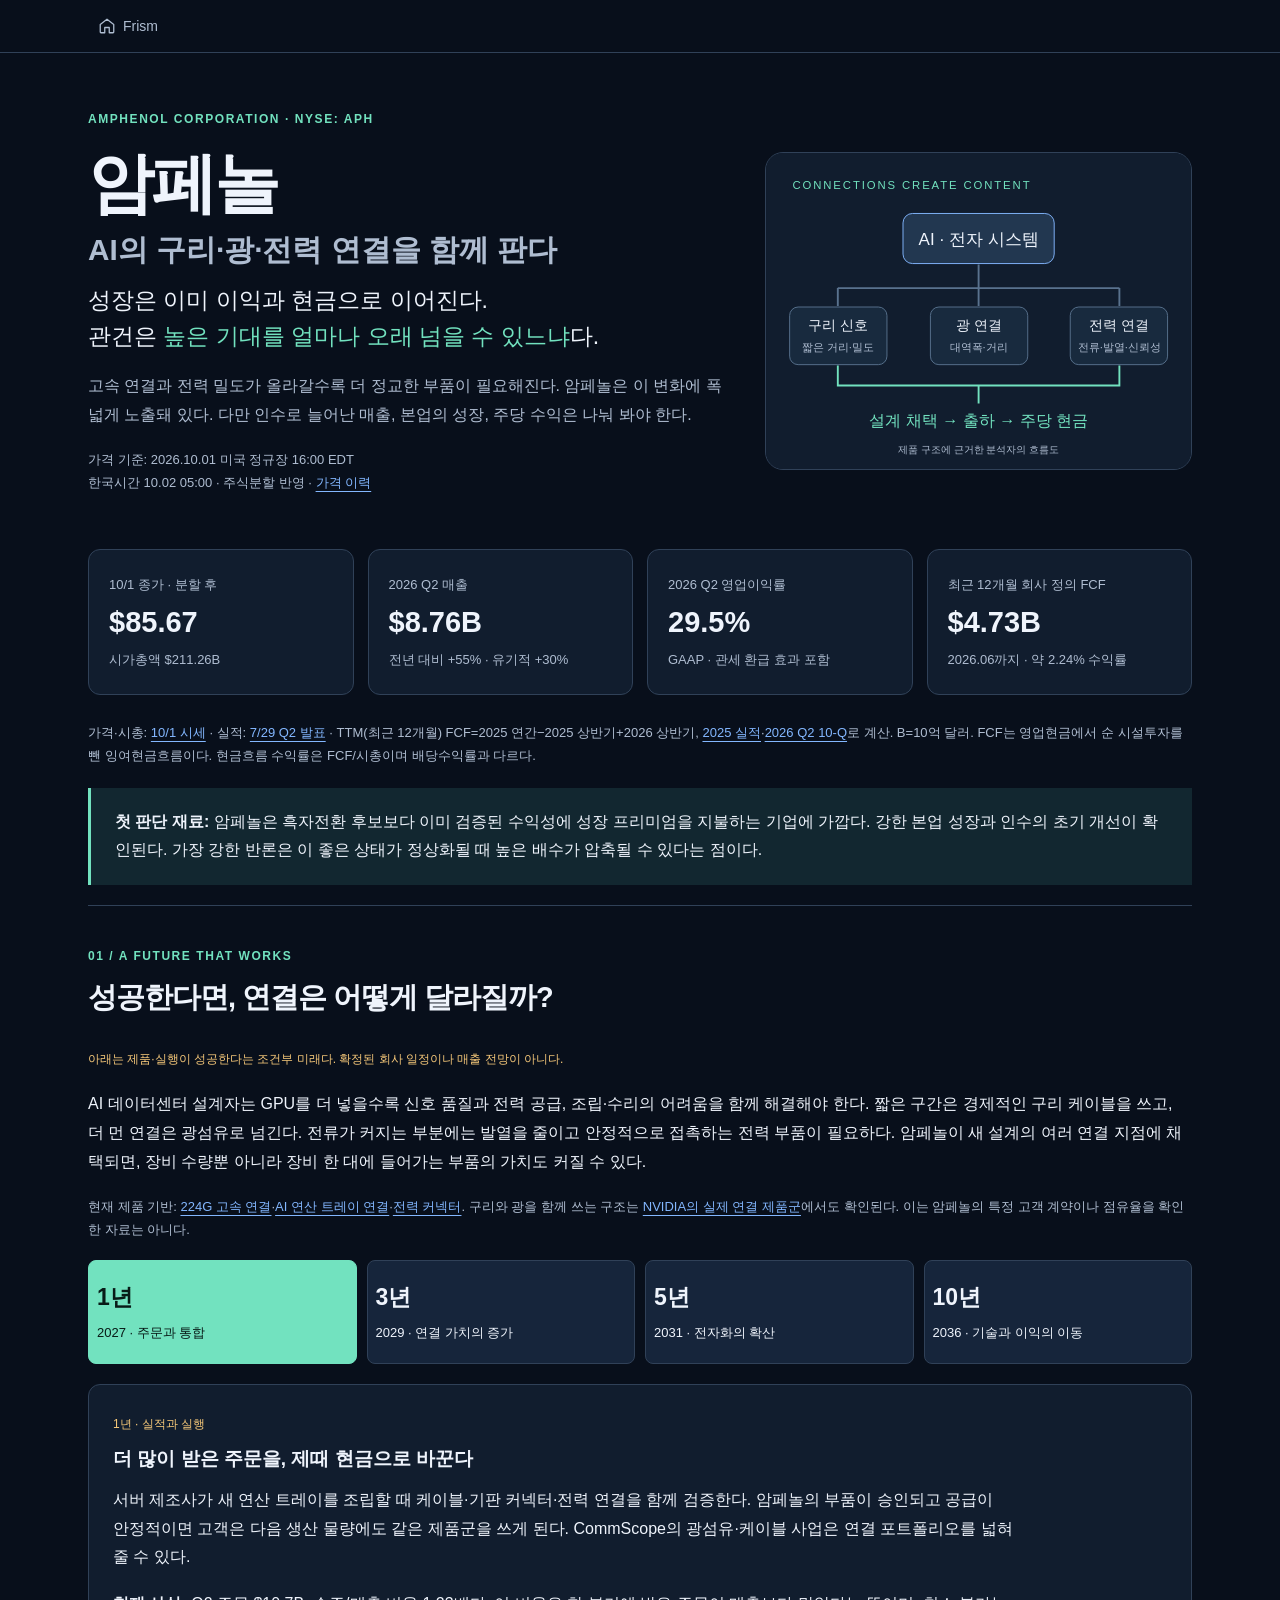
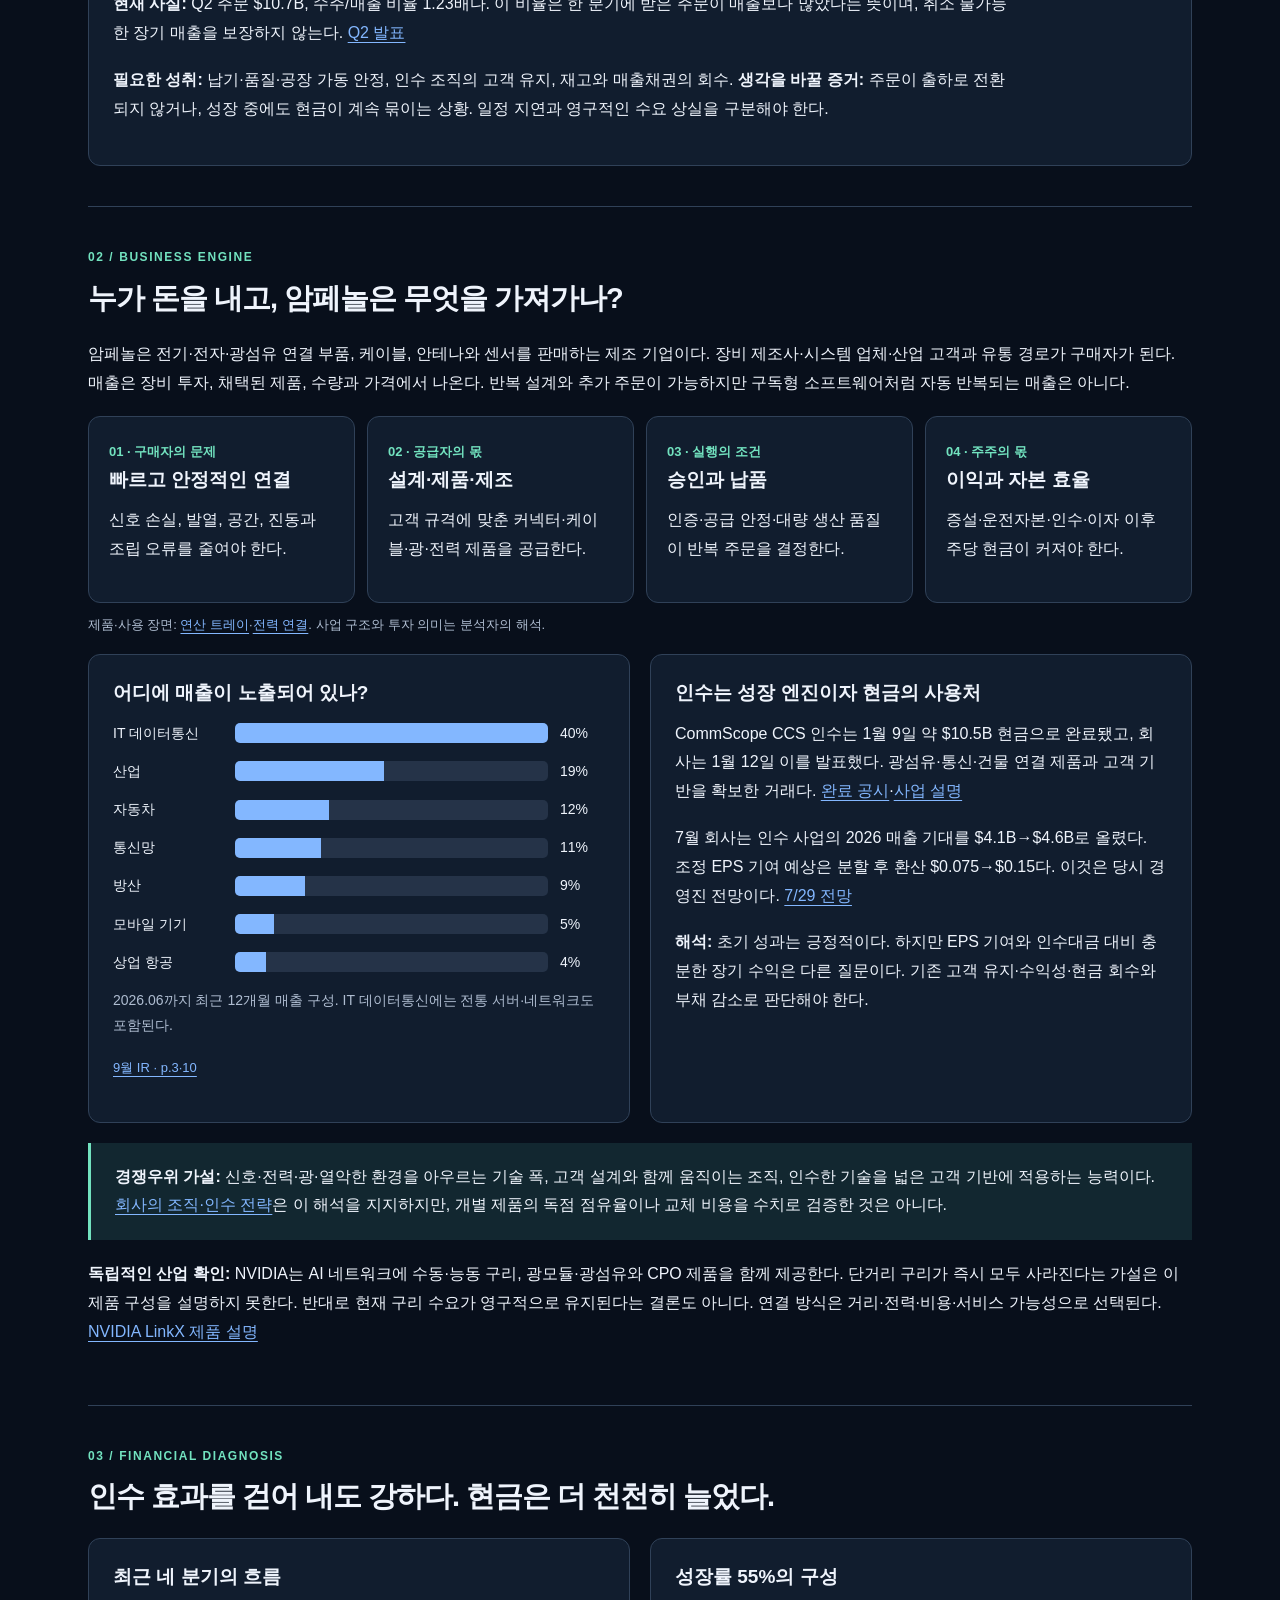
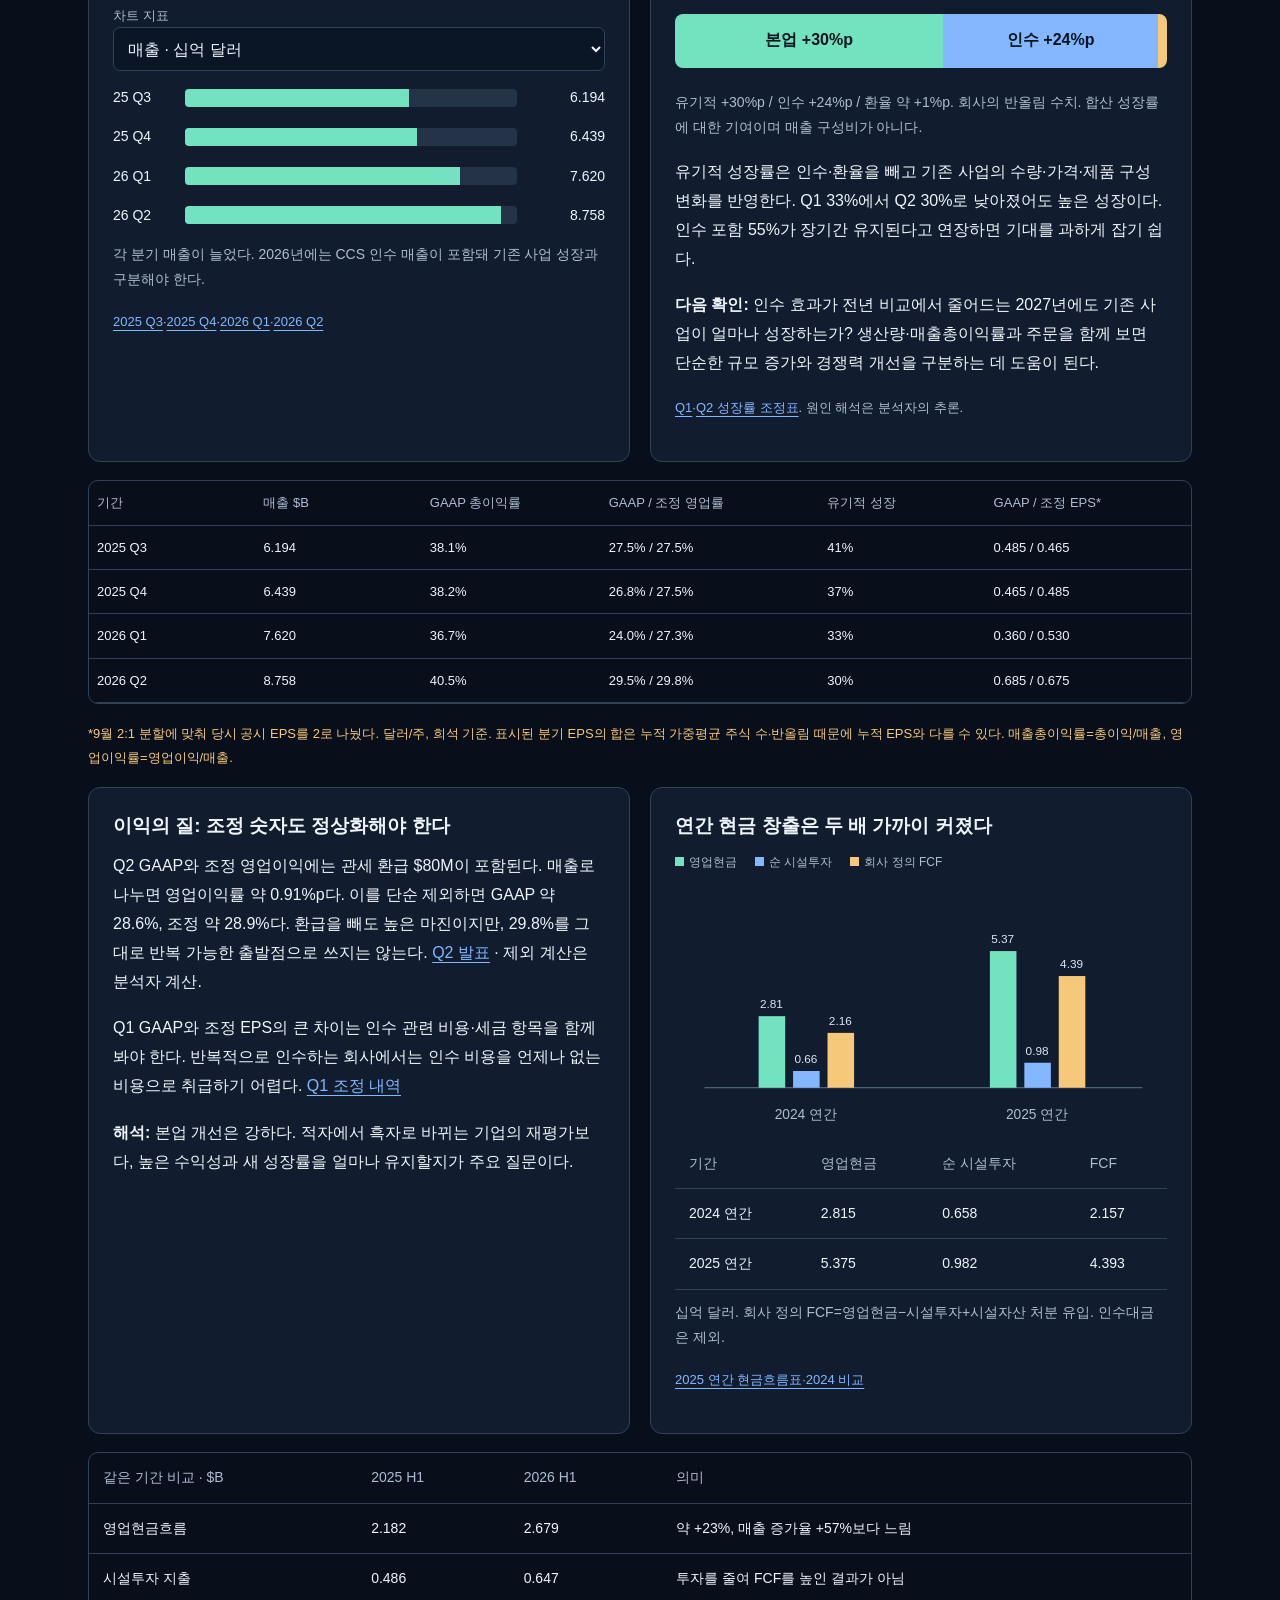
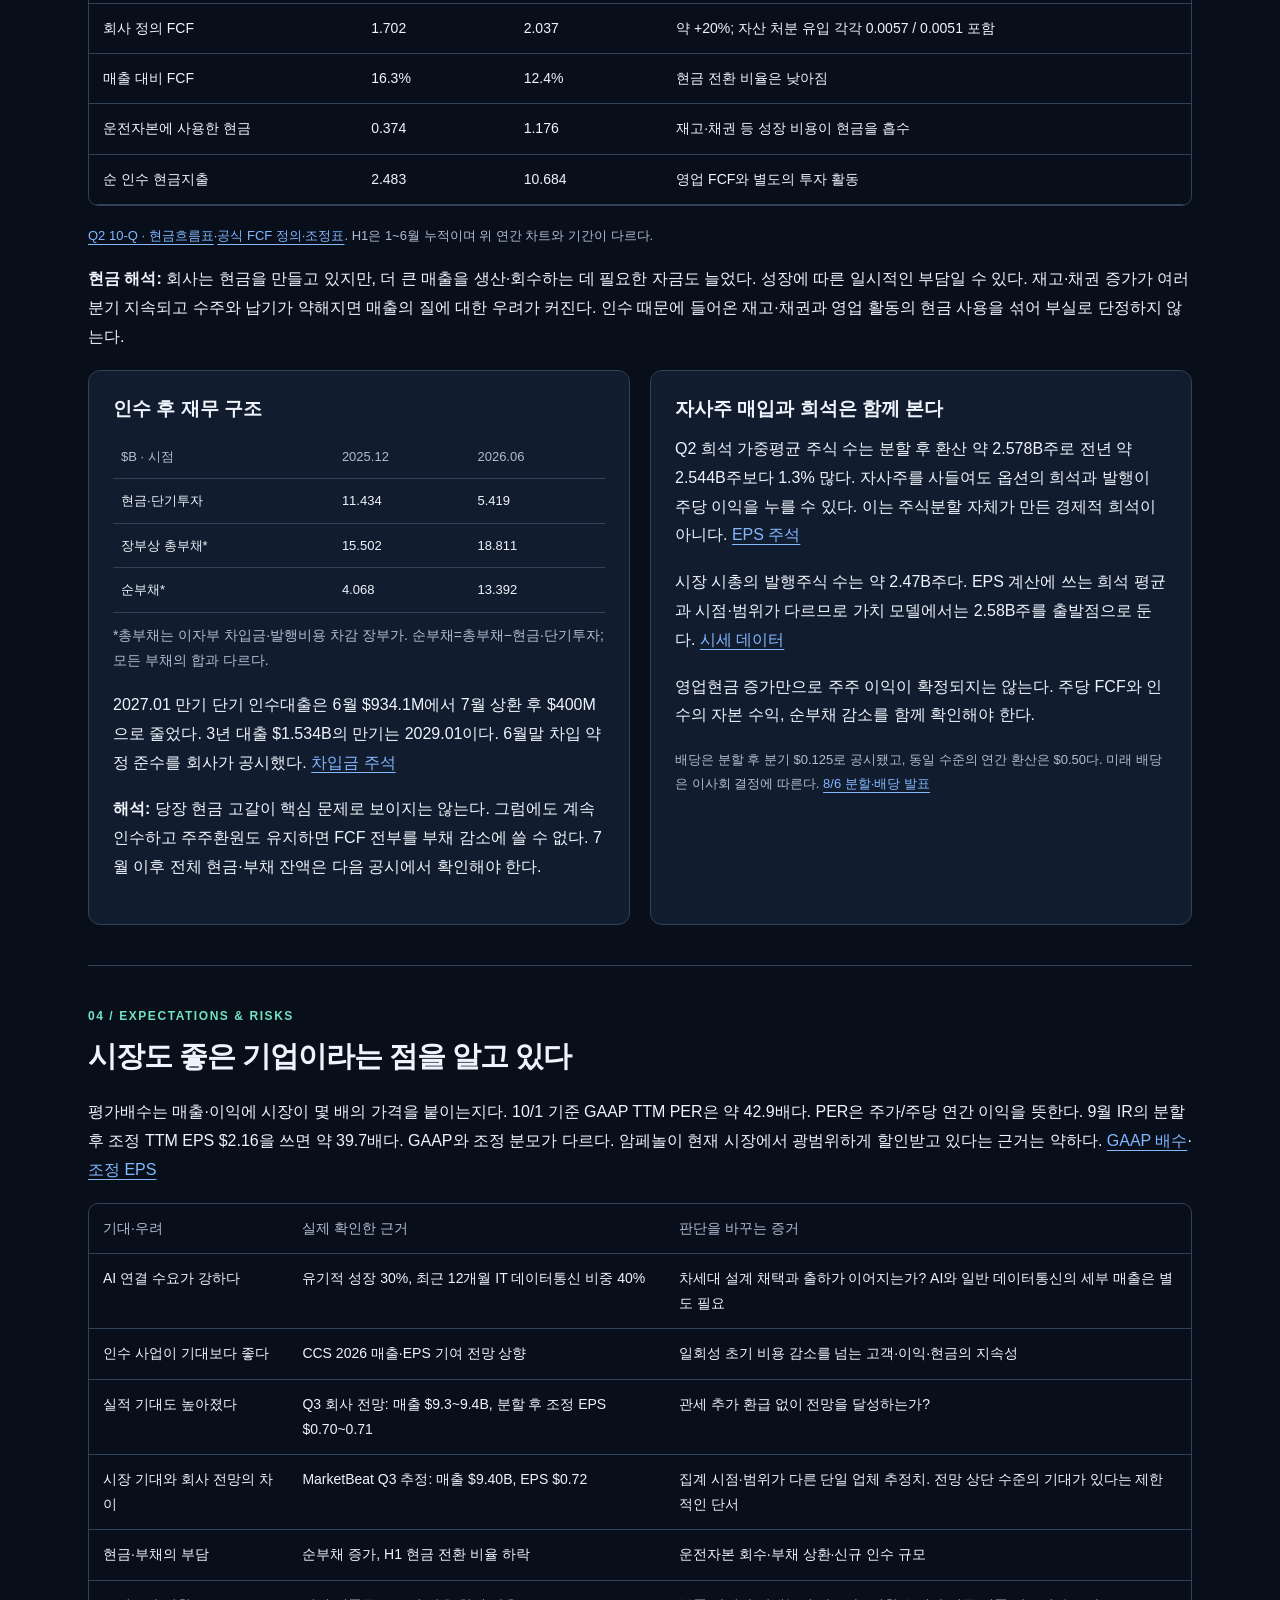
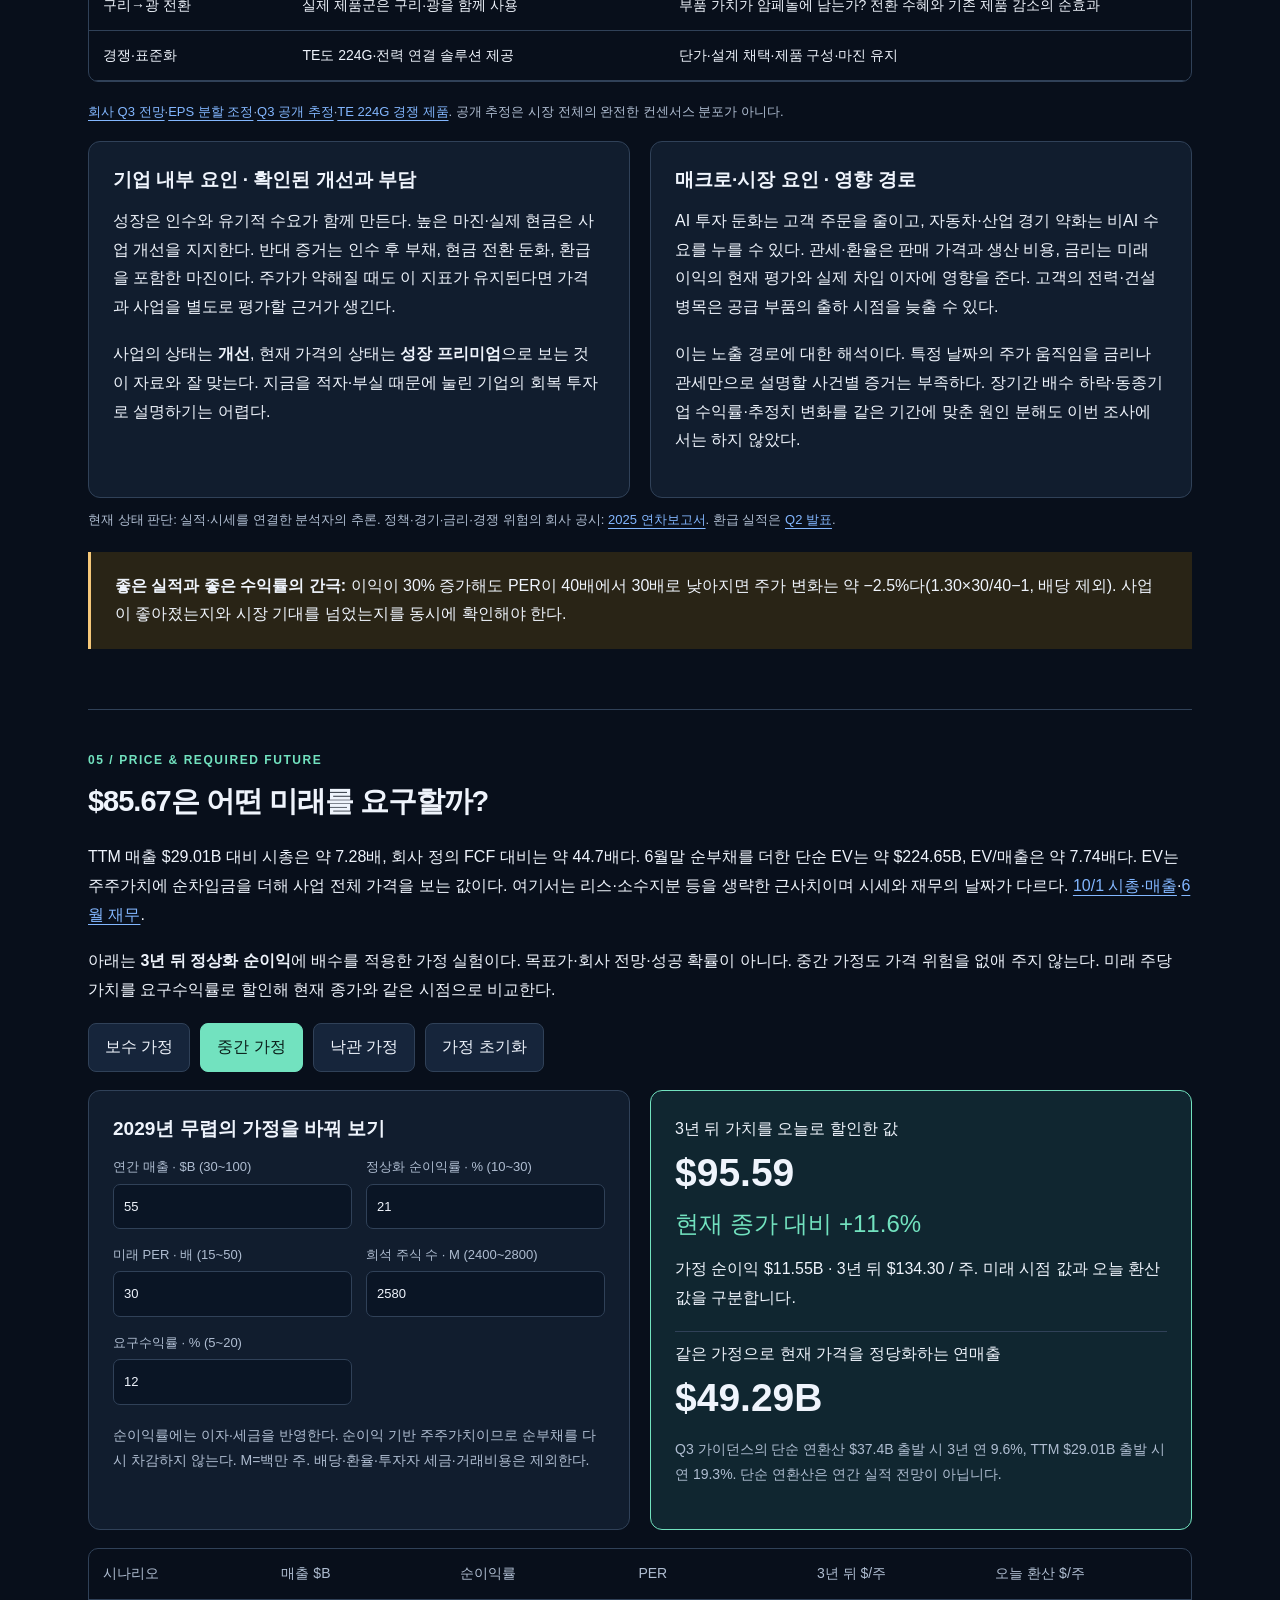
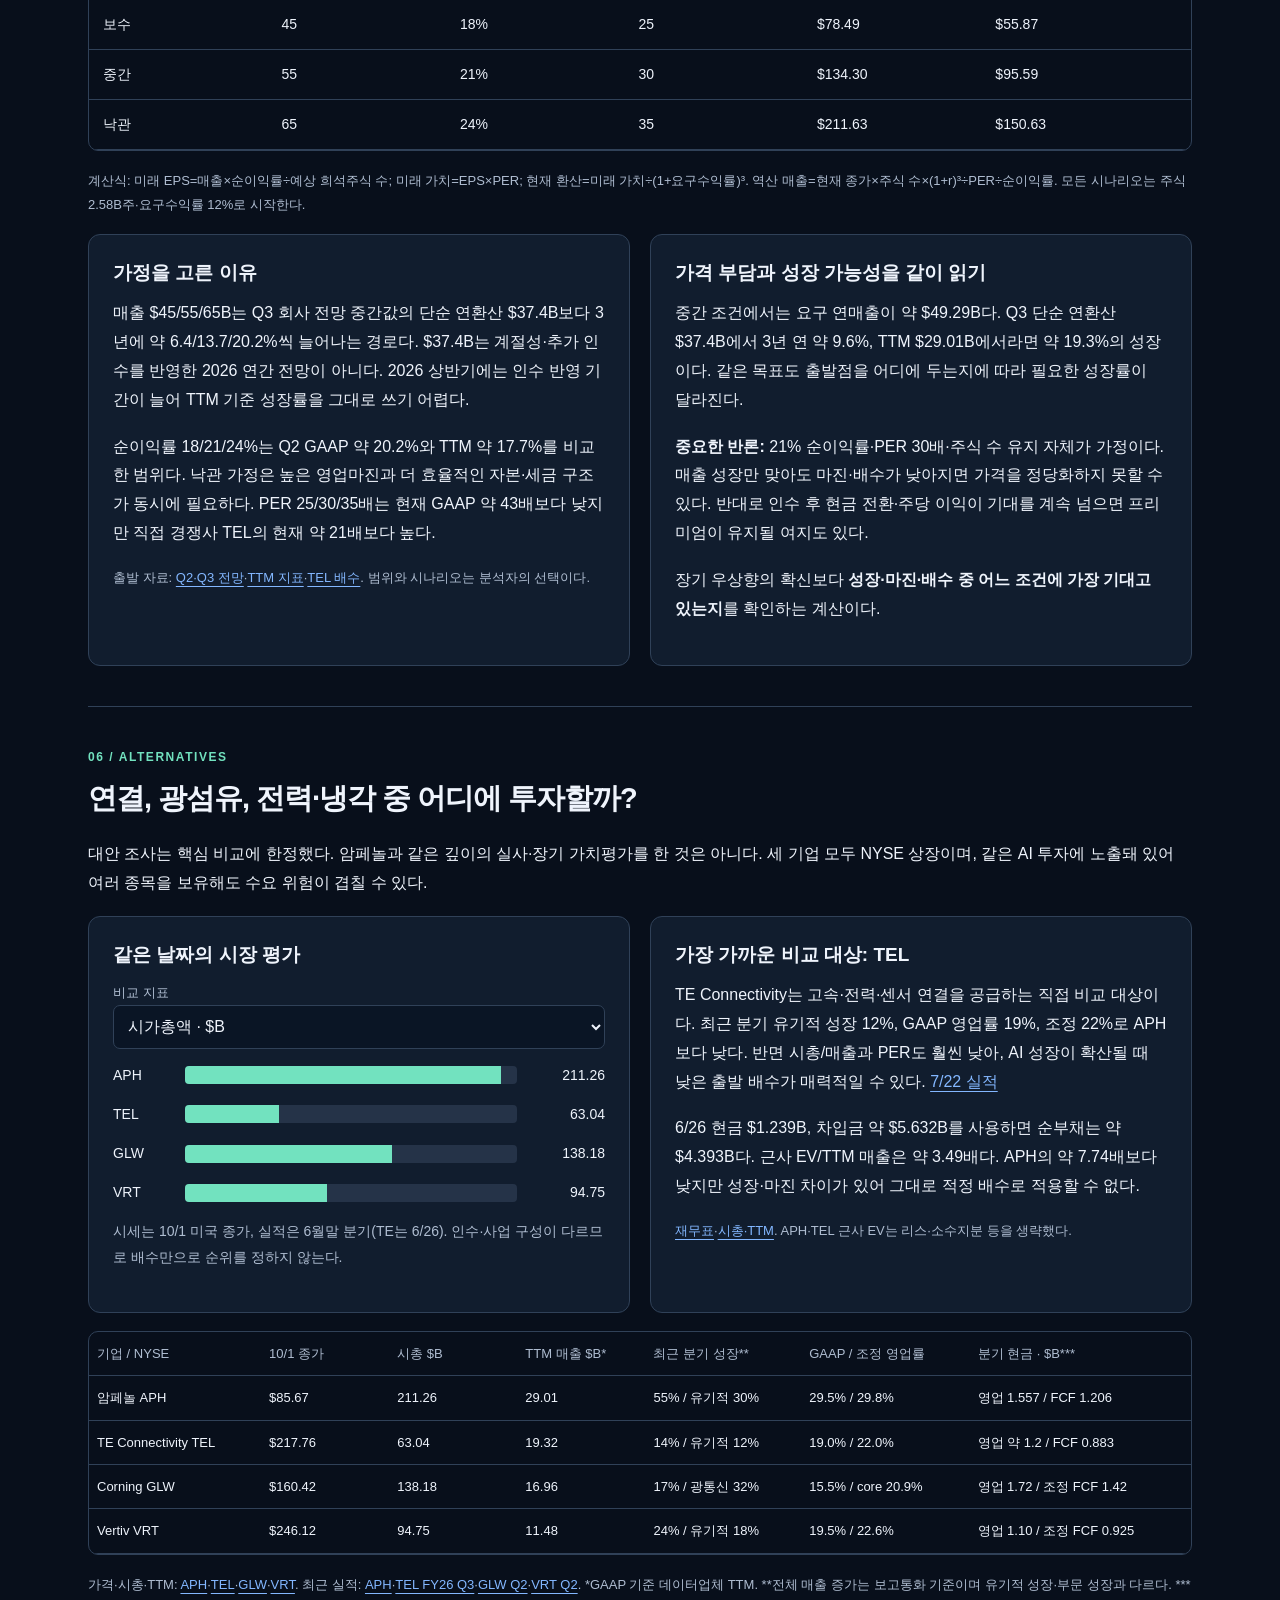
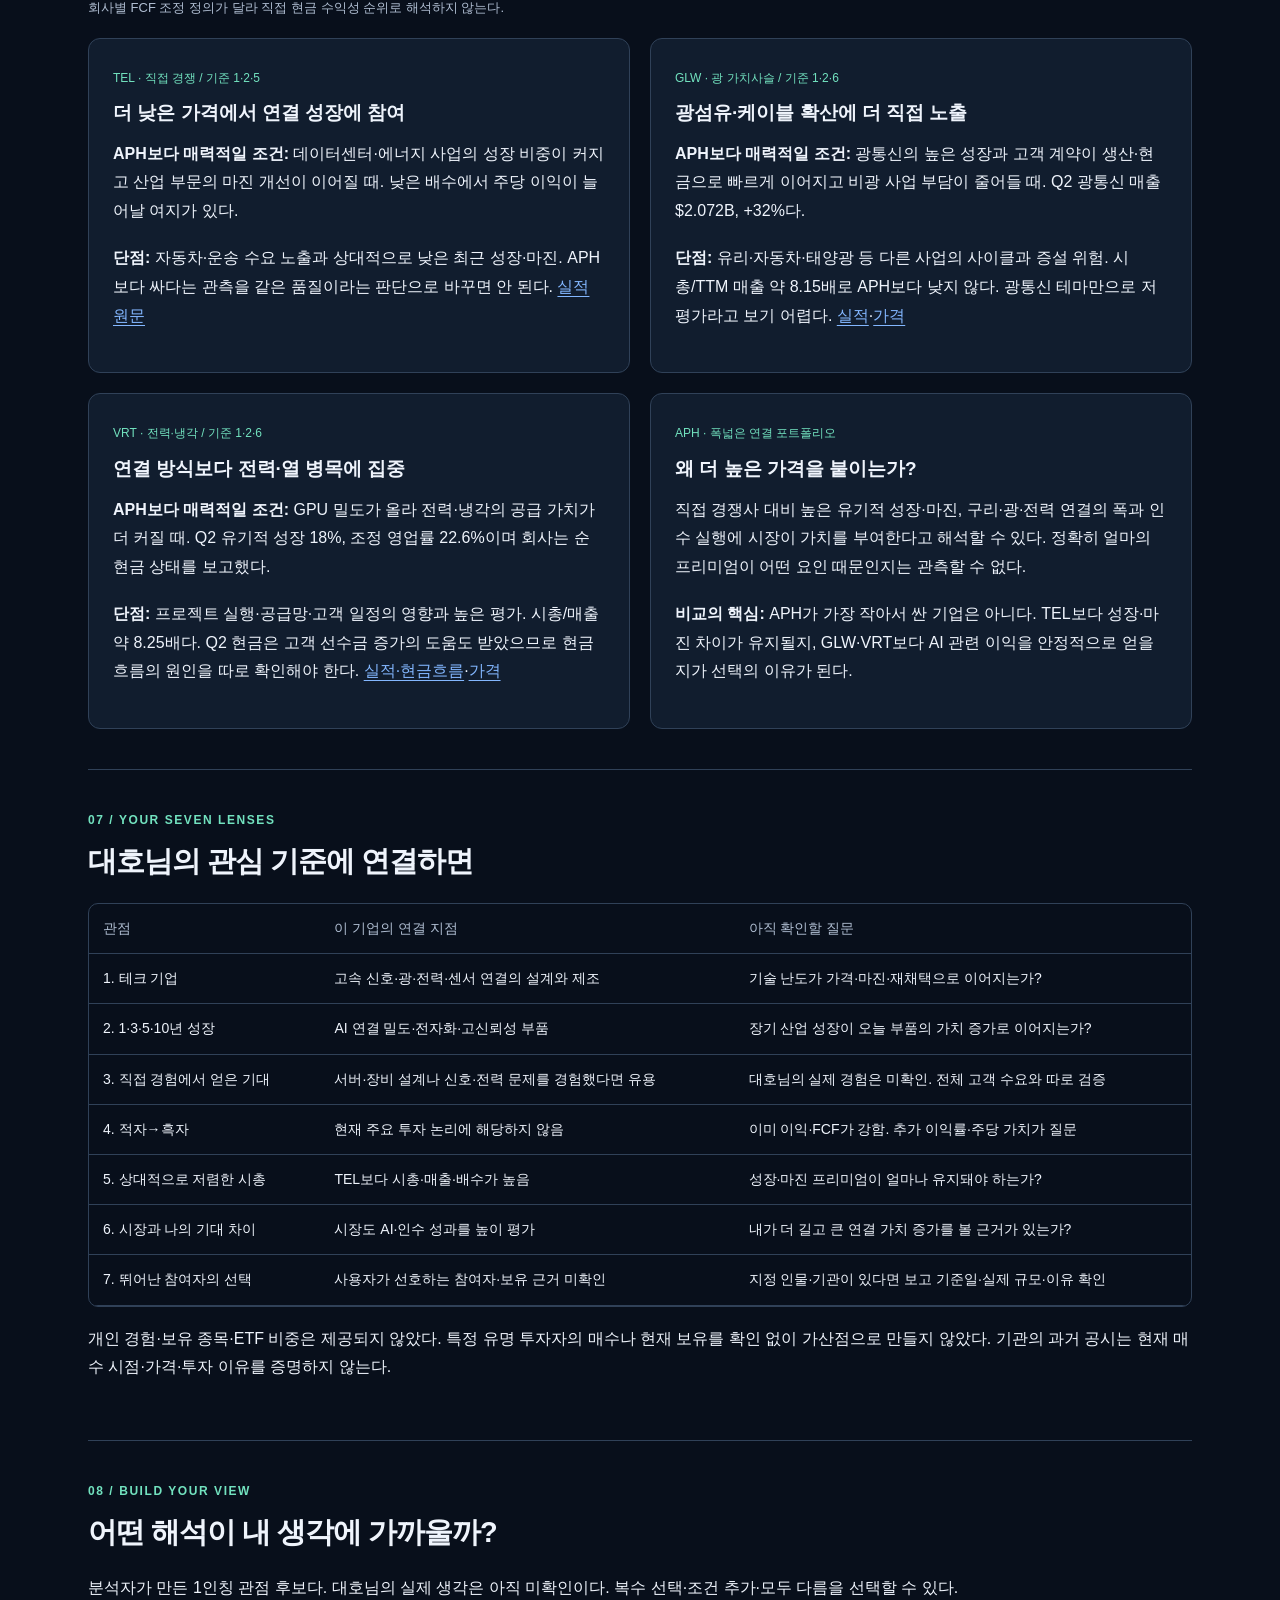
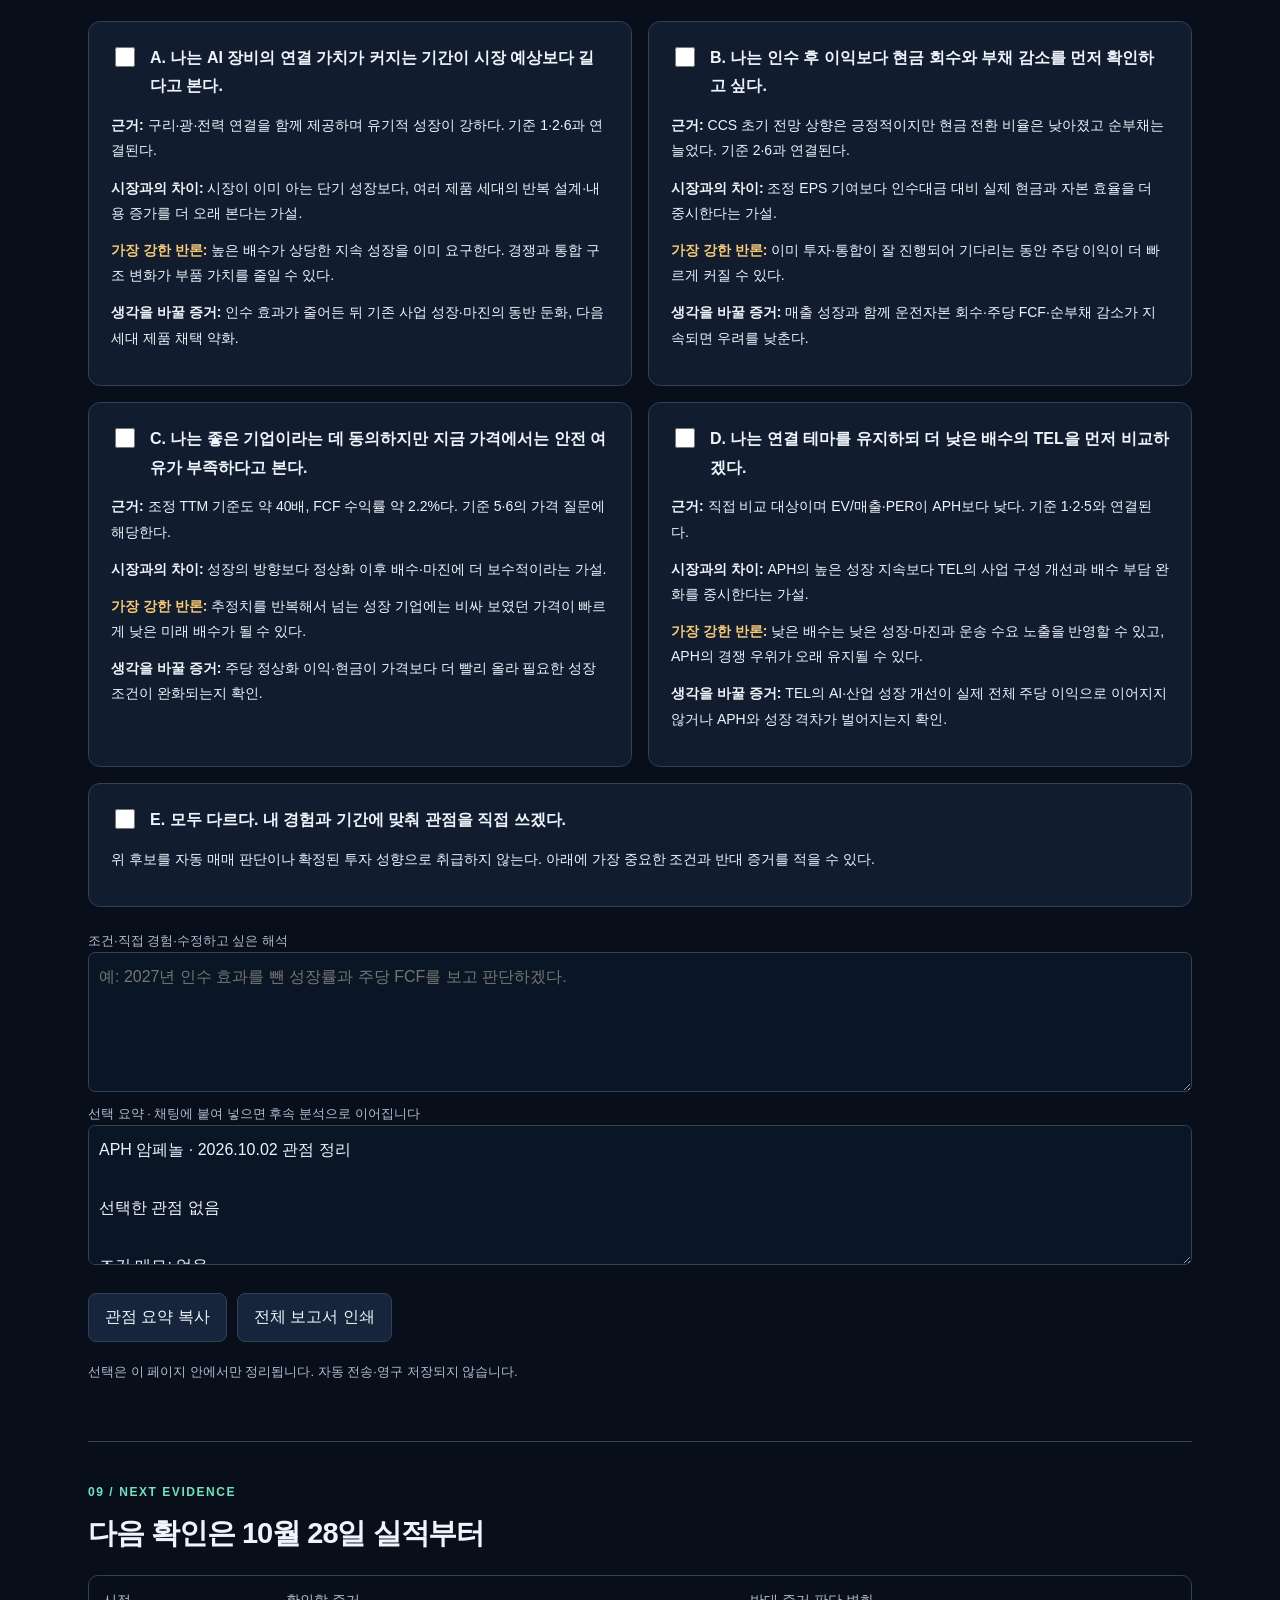
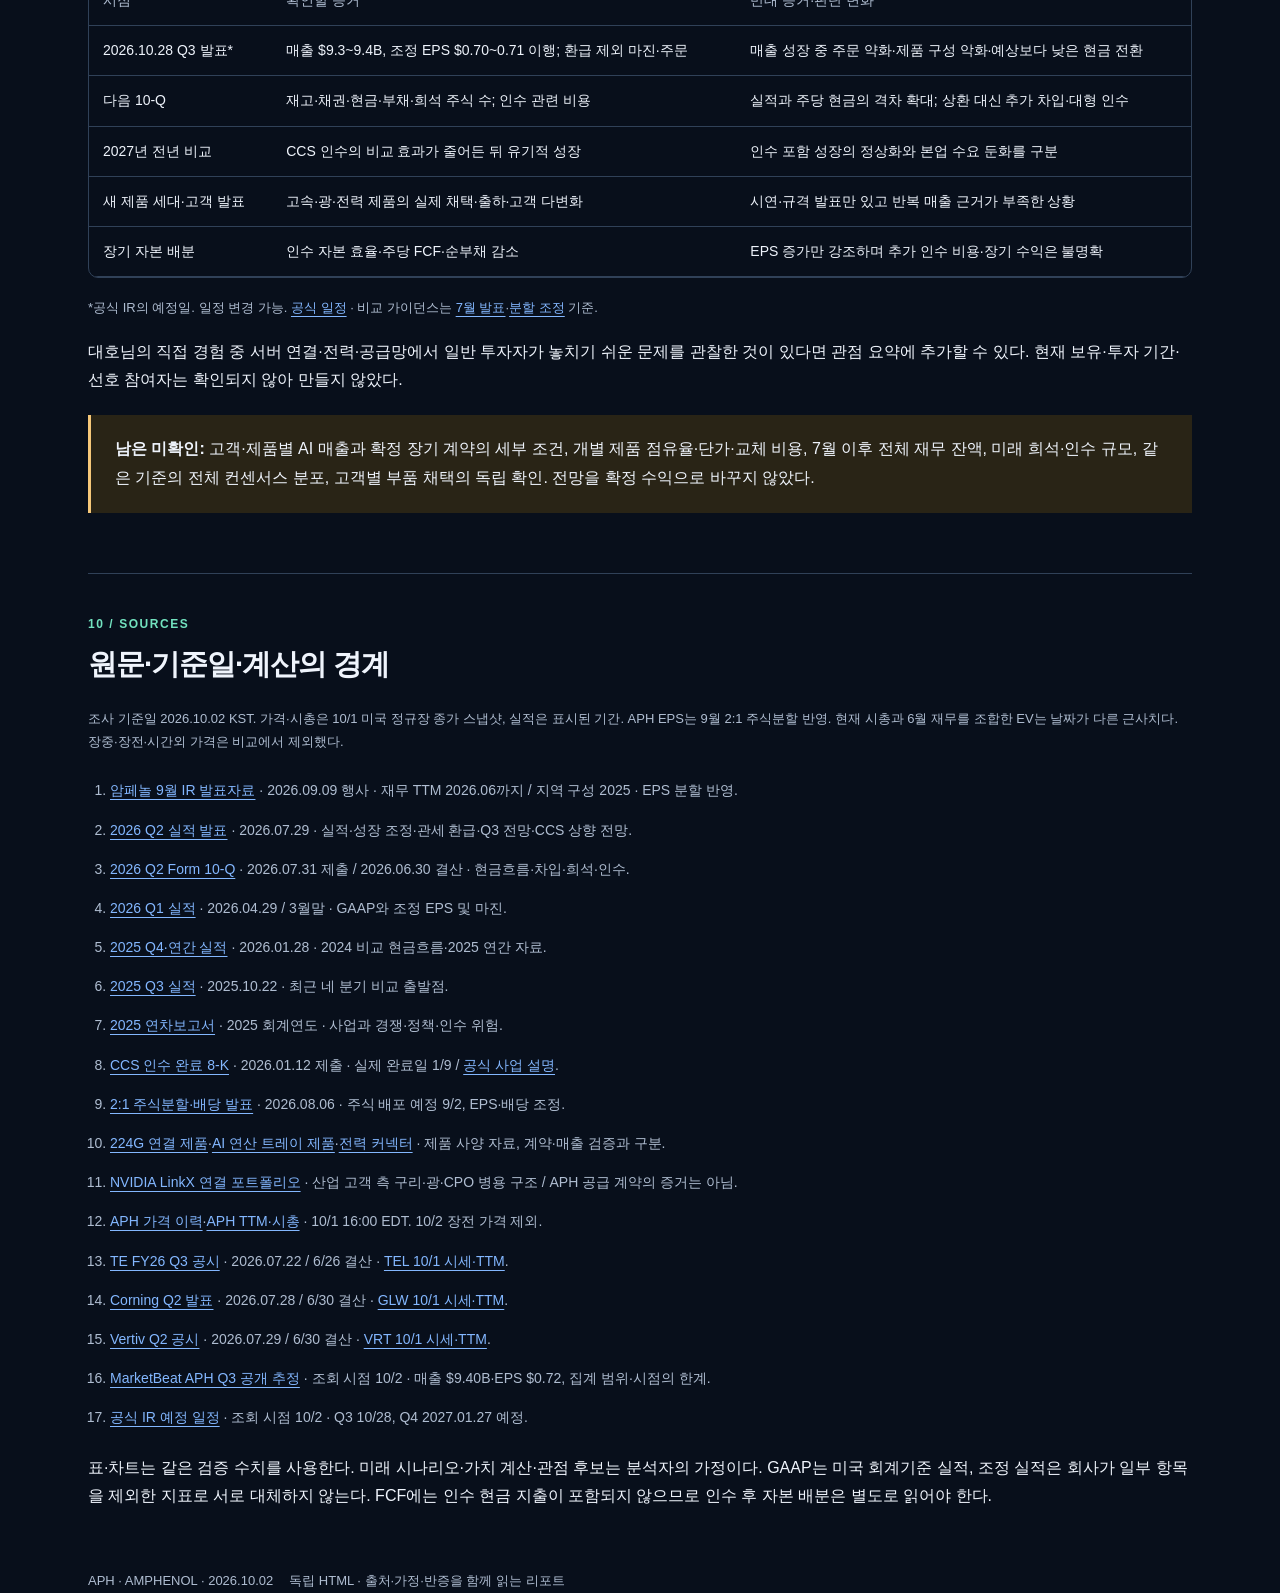
==== commit 0a25cb44: "Label the shared home button Frism" ====
--- a/reports/amphenol-APH-2026-10-02.html
+++ b/reports/amphenol-APH-2026-10-02.html
@@ -1,5 +1,5 @@
 <!doctype html>
-<html lang="ko"><head><meta charset="utf-8"><meta name="viewport" content="width=device-width,initial-scale=1"><title>APH · 암페놀 기업분석 | 2026.10.02</title><style>
+<html lang="ko"><head><meta charset="utf-8"><meta name="viewport" content="width=device-width,initial-scale=1"><title>APH · 암페놀 기업분석 | 2026.10.02 | Frism</title><style>
 :root{--bg:#080f1b;--panel:#111d2e;--ink:#eff4fc;--muted:#afbdd1;--line:#304158;--green:#72e2bf;--blue:#83b7ff;--amber:#f6c879;--red:#ffacb7}*{box-sizing:border-box}html{scroll-behavior:smooth;scroll-padding-top:64px}body{margin:0;background:var(--bg);color:var(--ink);font-family:-apple-system,BlinkMacSystemFont,"Apple SD Gothic Neo","Malgun Gothic",sans-serif;font-size:16px;line-height:1.8}a{color:var(--blue);text-underline-offset:4px}button,input,select,textarea{font:inherit}button,select{cursor:pointer}button{border:1px solid var(--line);background:#16253b;color:var(--ink);padding:9px 16px;min-height:44px;border-radius:8px;transition:background .18s}button:hover{background:#243b59}button[aria-pressed=true]{background:var(--green);color:#081b17;border-color:var(--green)}:focus-visible{outline:3px solid var(--blue);outline-offset:3px}.meta,small,.source{color:var(--muted);font-size:13px}.wrap{max-width:1160px;margin:auto;padding:0 28px}.hero{padding:56px 0 36px;display:grid;grid-template-columns:1.5fr 1fr;gap:36px;align-items:center}h1{font-size:clamp(40px,6vw,66px);line-height:1.05;letter-spacing:-.045em;margin:18px 0}h1 span{display:block;font-size:.45em;color:var(--muted);margin-top:16px;letter-spacing:0}h2{font-size:29px;line-height:1.35;letter-spacing:-.035em;margin:10px 0 22px}h3{font-size:19px;line-height:1.5;margin:0 0 12px}p{margin:10px 0 18px}.lead{font-size:23px;line-height:1.55;max-width:660px}.eyebrow{font-size:12px;letter-spacing:.13em;color:var(--green);font-weight:800}.hero-art{border:1px solid var(--line);border-radius:18px;overflow:hidden;background:var(--panel)}svg{display:block;width:100%;height:auto}svg text{font-family:inherit}.stats{display:grid;grid-template-columns:repeat(4,1fr);gap:14px;margin-bottom:26px}.stat{padding:20px;background:var(--panel);border:1px solid var(--line);border-radius:12px}.stat strong{display:block;font-size:29px;line-height:1.6;font-variant-numeric:tabular-nums}.stat span{font-size:13px;color:var(--muted)}section{padding:40px 0;border-top:1px solid var(--line);scroll-margin-top:70px}.grid{display:grid;grid-template-columns:1fr 1fr;gap:20px}.card{background:var(--panel);border:1px solid var(--line);border-radius:12px;padding:24px;min-width:0}.callout{border-left:3px solid var(--green);background:#122730;padding:20px 24px;margin:20px 0}.warn{border-color:var(--amber);background:#292416}.tag{display:inline-block;font-size:12px;color:var(--green);margin-bottom:10px}.tag.assumption{color:var(--amber)}.controls{display:flex;gap:10px;flex-wrap:wrap;margin:18px 0}.timeline{display:grid;grid-template-columns:repeat(4,1fr);gap:10px}.timeline button{padding:16px 8px;text-align:left}.timeline b{display:block;font-size:23px}.timeline small{color:inherit}.future-panel{display:none;margin-top:20px}.future-panel.active{display:block}.future-panel p{max-width:900px}.flow{display:grid;grid-template-columns:repeat(4,1fr);gap:12px}.flow .card{padding:20px}.flow b{color:var(--green);font-size:13px}table{width:100%;border-collapse:collapse;text-align:left;font-size:14px}th,td{padding:12px 14px;border-bottom:1px solid var(--line);vertical-align:top}th{color:var(--muted);font-weight:500;white-space:nowrap}td.number{font-variant-numeric:tabular-nums;white-space:nowrap}.table-scroll{overflow-x:auto;margin:18px 0;border:1px solid var(--line);border-radius:10px}.table-scroll table{min-width:640px}.chart{margin:12px 0}.chart-note{font-size:14px;color:var(--muted)}.bar-row{display:grid;grid-template-columns:60px 1fr 76px;align-items:center;gap:12px;margin:14px 0;font-size:14px}.bar-track{height:18px;background:#253348;border-radius:4px;overflow:hidden}.bar-fill{height:100%;background:var(--green)}.bar-val{text-align:right;font-variant-numeric:tabular-nums}.fields{display:grid;grid-template-columns:repeat(2,1fr);gap:14px}label.field{display:flex;flex-direction:column;gap:5px;font-size:13px;color:var(--muted)}input[type=number],select,textarea{width:100%;color:var(--ink);background:#0a1525;border:1px solid var(--line);border-radius:7px;padding:10px;min-height:44px}input[type=checkbox]{width:20px;height:20px;accent-color:var(--green);flex-shrink:0}textarea{resize:vertical;min-height:100px}.result{padding:24px;border:1px solid var(--green);border-radius:12px;background:#102630}.result strong{font-size:39px;display:block;line-height:1.5}.result .big{font-size:24px;color:var(--green)}.error{color:var(--red);font-size:14px}.theses{display:grid;grid-template-columns:1fr 1fr;gap:16px}.thesis{border:1px solid var(--line);border-radius:12px;padding:22px;background:var(--panel)}.thesis:has(input:checked){border-color:var(--green)}.thesis label{display:flex;align-items:flex-start;gap:12px;font-weight:700;cursor:pointer}.thesis p{font-size:14px;margin:12px 0}.thesis strong{color:var(--amber);font-weight:600}.summary-box{margin-top:22px}.summary-box textarea{min-height:140px}.sources li{padding:7px 0;color:var(--muted);font-size:14px}.sources{padding-left:22px}.reading{color:var(--muted)}footer{padding:30px 0;color:var(--muted);font-size:13px}.cash-key{display:flex;gap:18px;flex-wrap:wrap;font-size:12px;color:var(--muted)}.dot{display:inline-block;width:9px;height:9px;margin-right:5px;background:var(--green)}.dot.blue{background:var(--blue)}.dot.amber{background:var(--amber)}.print-only{display:none}
 @media(max-width:700px){.wrap{padding:0 18px}.hero{grid-template-columns:1fr;padding-top:34px;gap:18px}.hero-art{max-width:440px}.lead{font-size:21px}.stats{grid-template-columns:1fr 1fr;gap:10px}.stat{padding:14px}.stat strong{font-size:25px}.grid,.theses,.flow{grid-template-columns:1fr}.timeline{grid-template-columns:1fr 1fr}.card{padding:20px}h2{font-size:25px}.fields{grid-template-columns:1fr 1fr}section{padding:30px 0}.bar-row{grid-template-columns:48px 1fr 68px;gap:8px}}
 @media(max-width:700px){table[aria-label="연간 현금흐름 수치"] th,table[aria-label="연간 현금흐름 수치"] td{padding:8px 5px;font-size:12px}}
@@ -10,13 +10,20 @@
 .mix-row{display:grid;grid-template-columns:110px 1fr 45px;gap:12px;align-items:center;margin:13px 0;font-size:14px}.mix-track{height:20px;background:#253348;border-radius:5px;overflow:hidden}.mix-fill{height:100%;background:var(--blue)}.growth-stack{display:flex;min-height:54px;border-radius:8px;overflow:hidden;margin:22px 0}.growth-stack span{display:flex;align-items:center;justify-content:center;color:#071521;font-weight:700}.growth-stack .organic{width:54.55%;background:var(--green)}.growth-stack .acquired{width:43.64%;background:var(--blue)}.growth-stack .fx{width:1.81%;min-width:9px;background:var(--amber)}.table-scroll td{min-width:100px}.compact th,.compact td{padding:10px 8px;font-size:13px}.calc-help{font-size:14px;color:var(--muted)}.source a{overflow-wrap:anywhere}.price-note{font-size:13px;color:var(--muted)}.foot-links{display:flex;gap:16px;flex-wrap:wrap}.metric-list{display:grid;grid-template-columns:1fr 1fr;gap:12px;margin:16px 0}.mini{padding:13px;border:1px solid var(--line);border-radius:8px}.mini strong{display:block;font-size:23px;color:var(--green)}.split{color:var(--amber);font-size:13px}.source-ref{font-size:12px}.thesis:last-child{grid-column:1/-1}
 @media(max-width:700px){.mix-row{grid-template-columns:100px 1fr 36px;gap:8px}.growth-stack{font-size:13px}.table-scroll td{min-width:90px}.thesis:last-child{grid-column:auto}.stat span{overflow-wrap:anywhere}}
 @media print{.growth-stack span{color:#111!important}.growth-stack .organic{background:#ddd}.growth-stack .acquired{background:#bbb}.growth-stack .fx{background:#888}.mix-fill{background:#777}.mini strong,.split{color:#111}.thesis:last-child{grid-column:1/-1}.print-only{white-space:pre-wrap}.table-scroll td{min-width:0}.hero .lead{font-size:15pt}.price-note{color:#333}.sources li{color:#333}}
-</style><link rel="stylesheet" href="../assets/site.css">
+</style><link rel="stylesheet" href="../assets/site.css?v=2">
+<meta name="theme-color" content="#080f1b">
+<meta name="apple-mobile-web-app-capable" content="yes">
+<meta name="apple-mobile-web-app-title" content="Frism">
+<link rel="apple-touch-icon" sizes="180x180" href="../assets/icons/apple-touch-icon.png">
+<link rel="icon" type="image/png" sizes="32x32" href="../assets/icons/favicon-32.png">
+<link rel="icon" type="image/png" sizes="16x16" href="../assets/icons/favicon-16.png">
+<link rel="manifest" href="../site.webmanifest">
 </head><body>
 <header class="site-header">
   <div class="site-header-inner">
     <a class="home-link" href="../index.html">
       <svg viewBox="0 0 24 24" width="18" height="18" fill="none" stroke="currentColor" stroke-width="1.7" stroke-linecap="round" stroke-linejoin="round" aria-hidden="true"><path d="m3 10 9-7 9 7v10a1 1 0 0 1-1 1h-5v-7H9v7H4a1 1 0 0 1-1-1Z"/></svg>
-      <span>홈</span>
+      <span>Frism</span>
     </a>
   </div>
 </header>
--- a/assets/site.css
+++ b/assets/site.css
@@ -17,12 +17,14 @@
 }
 
 .site-header-inner {
+  box-sizing: border-box;
   max-width: 1160px;
   margin: 0 auto;
   padding: 0 28px;
 }
 
 .home-link {
+  box-sizing: border-box;
   display: inline-flex;
   align-items: center;
   justify-content: center;
@@ -66,43 +68,94 @@
 }
 
 .report-library {
+  box-sizing: border-box;
   max-width: 760px;
   margin: 0 auto;
-  padding: 44px 28px;
-}
-
-.report-library h1 {
-  margin: 0 0 20px;
-  font-size: 28px;
-  line-height: 1.4;
-  letter-spacing: -0.035em;
+  padding: 40px 28px;
 }
 
 .report-list {
+  display: grid;
+  gap: 12px;
   margin: 0;
   padding: 0;
   list-style: none;
 }
 
-.report-list li {
-  border-bottom: 1px solid var(--line);
+.report-list a {
+  display: flex;
+  align-items: center;
+  gap: 18px;
+  padding: 20px;
+  border: 1px solid #25354a;
+  border-radius: 14px;
+  background: #101b2b;
+  color: var(--ink);
+  text-decoration: none;
+  transition: border-color 150ms, background-color 150ms;
 }
 
-.report-list a {
-  display: block;
-  padding: 14px 0;
-  color: var(--blue);
-  text-underline-offset: 4px;
-  transition: color 150ms;
+.report-list a:hover,
+.report-list a:active {
+  border-color: #51756f;
+  background: #142336;
 }
 
-.report-list a:hover {
-  color: var(--ink);
+.report-ticker {
+  display: flex;
+  flex: 0 0 52px;
+  align-items: center;
+  justify-content: center;
+  height: 52px;
+  border: 1px solid #28453f;
+  border-radius: 11px;
+  background: #122e2a;
+  color: #72e2bf;
+  font-family: ui-monospace, SFMono-Regular, Consolas, monospace;
+  font-size: 13px;
+  font-weight: 700;
+  letter-spacing: .04em;
+}
+
+.report-ticker-blue {
+  border-color: #2d4664;
+  background: #162b43;
+  color: var(--blue);
+}
+
+.report-info {
+  display: flex;
+  flex: 1;
+  flex-direction: column;
+  min-width: 0;
+  gap: 2px;
+}
+
+.report-name {
+  font-size: 19px;
+  font-weight: 650;
+  letter-spacing: -.025em;
+  line-height: 1.5;
+}
+
+.report-info time {
+  color: var(--muted);
+  font-size: 13px;
+  font-variant-numeric: tabular-nums;
+  line-height: 1.6;
+}
+
+.report-arrow {
+  flex: 0 0 20px;
+  color: var(--muted);
 }
 
 @media (max-width: 700px) {
   .site-header-inner { padding: 0 18px; }
-  .report-library { padding: 32px 18px; }
+  .report-library { padding: 28px 18px; }
+  .report-list a { gap: 14px; padding: 16px; }
+  .report-name { font-size: 18px; }
+  .report-ticker { flex-basis: 46px; height: 46px; font-size: 12px; }
 }
 
 @media (max-width: 350px) {
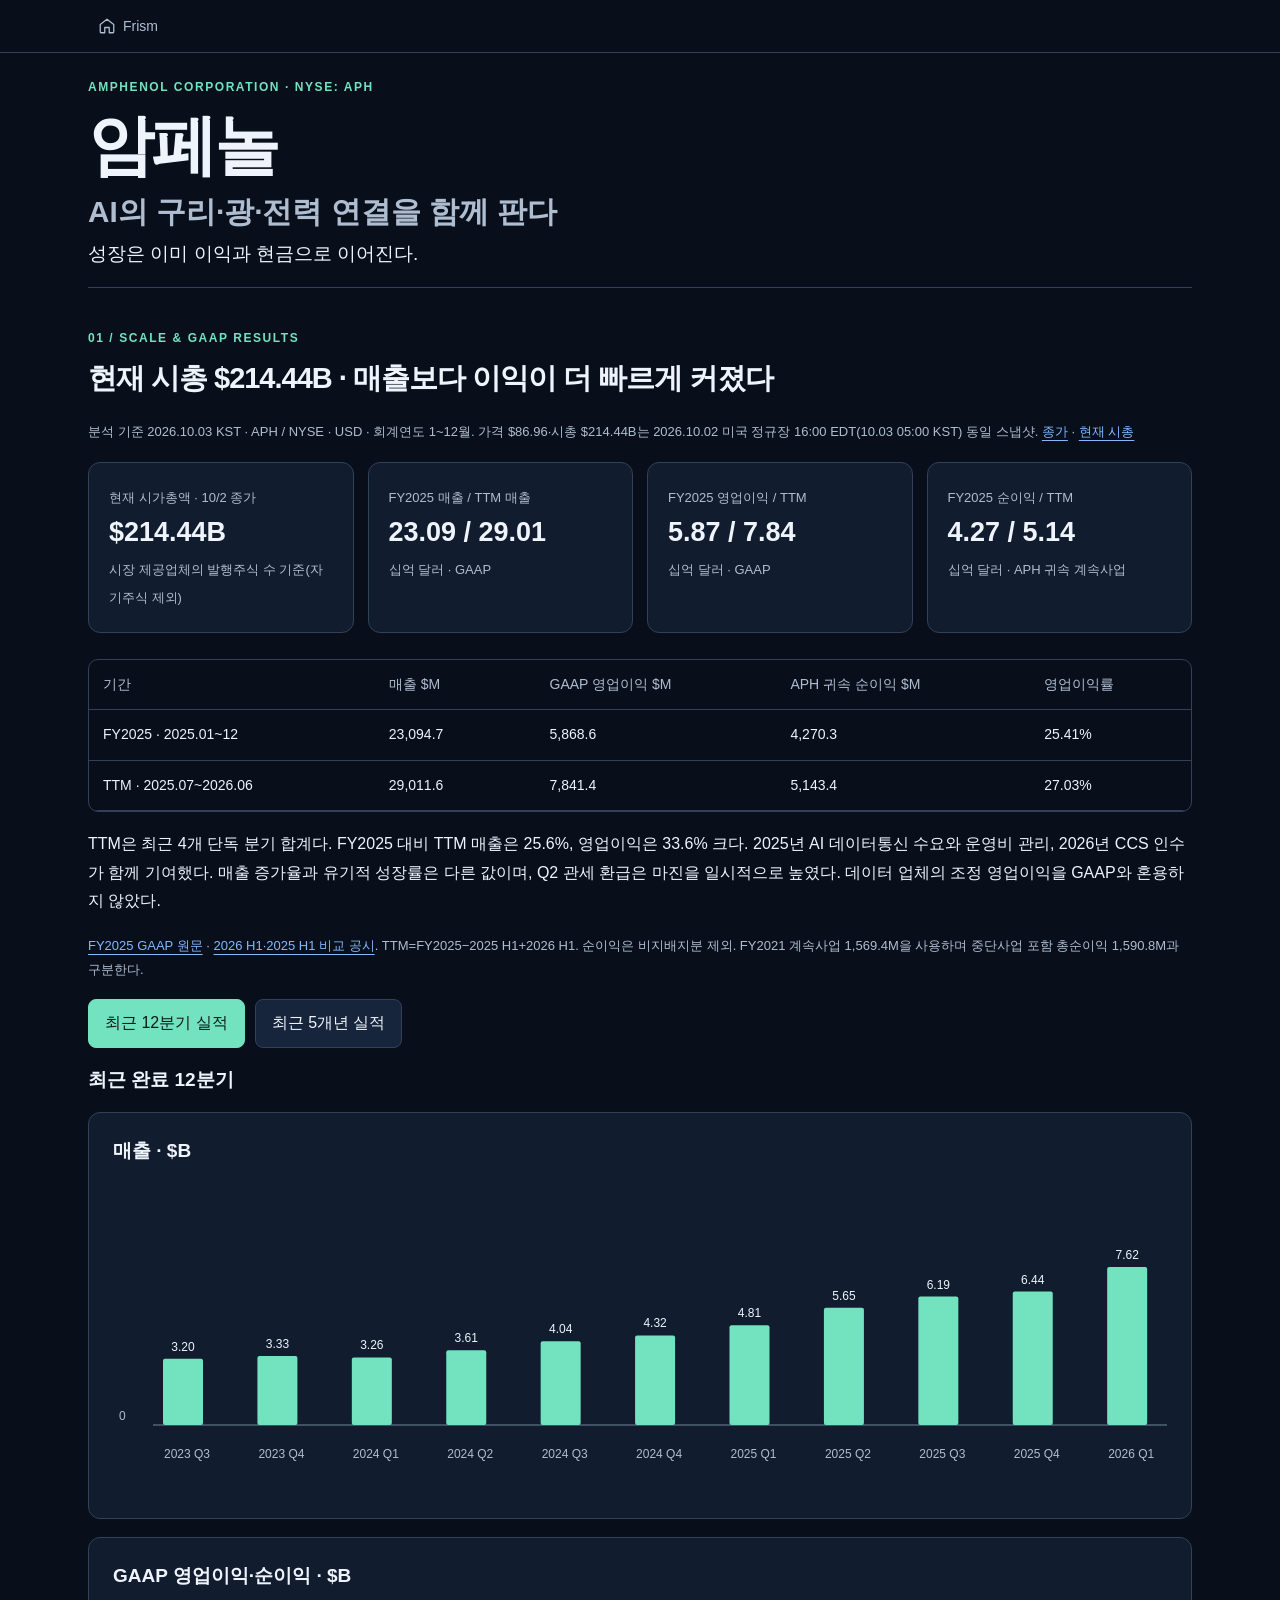
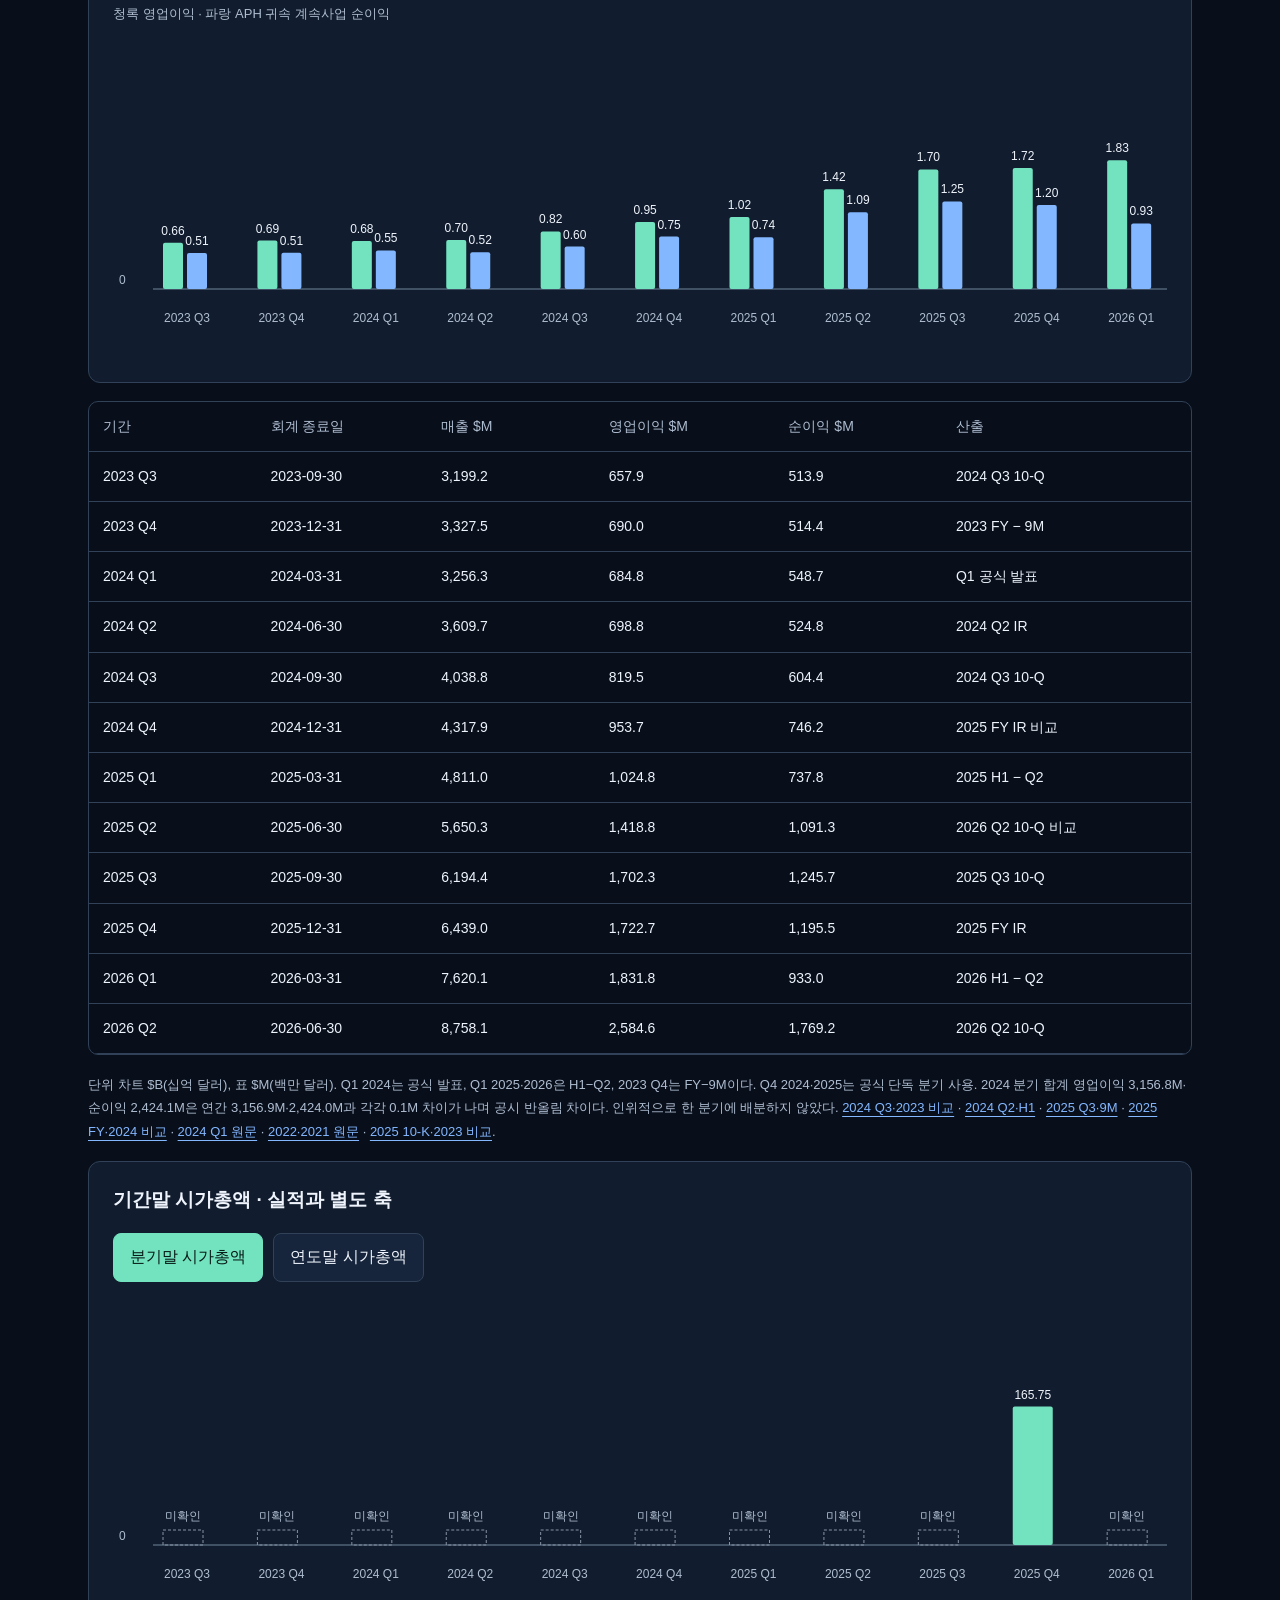
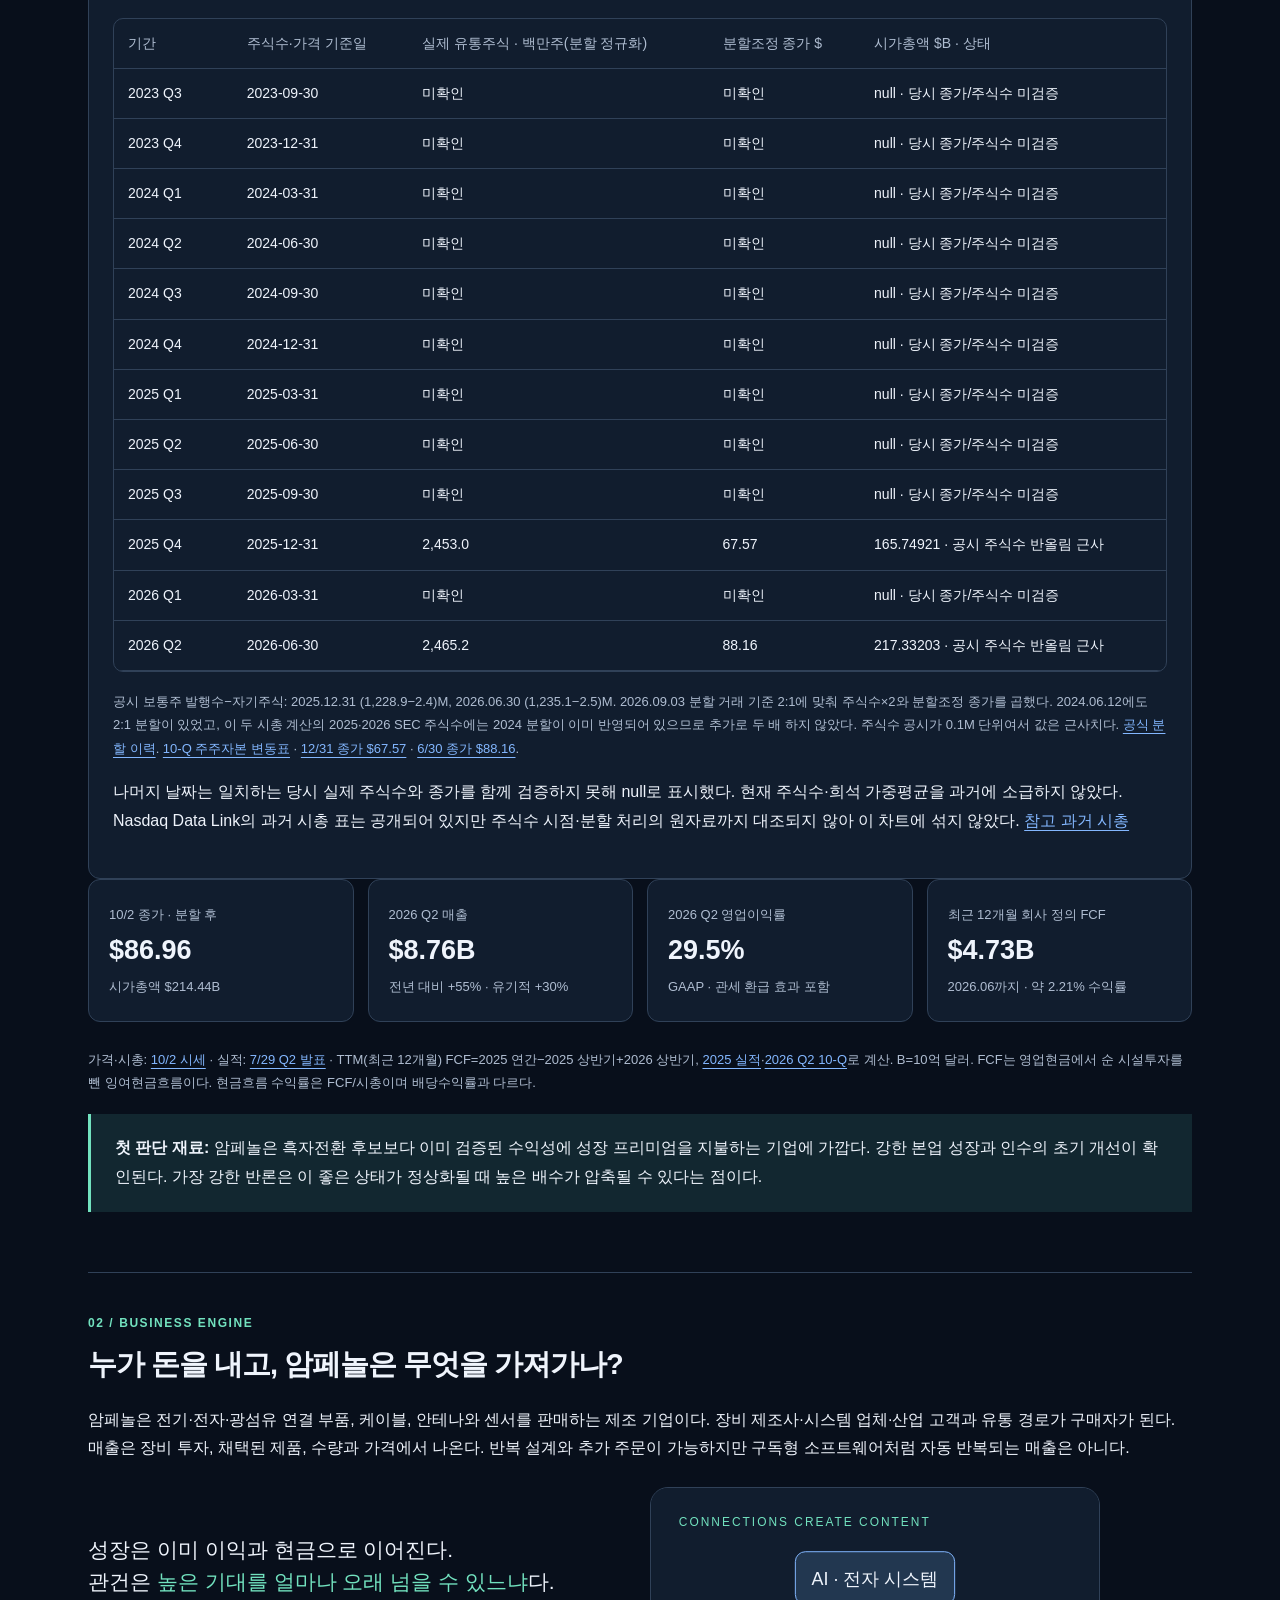
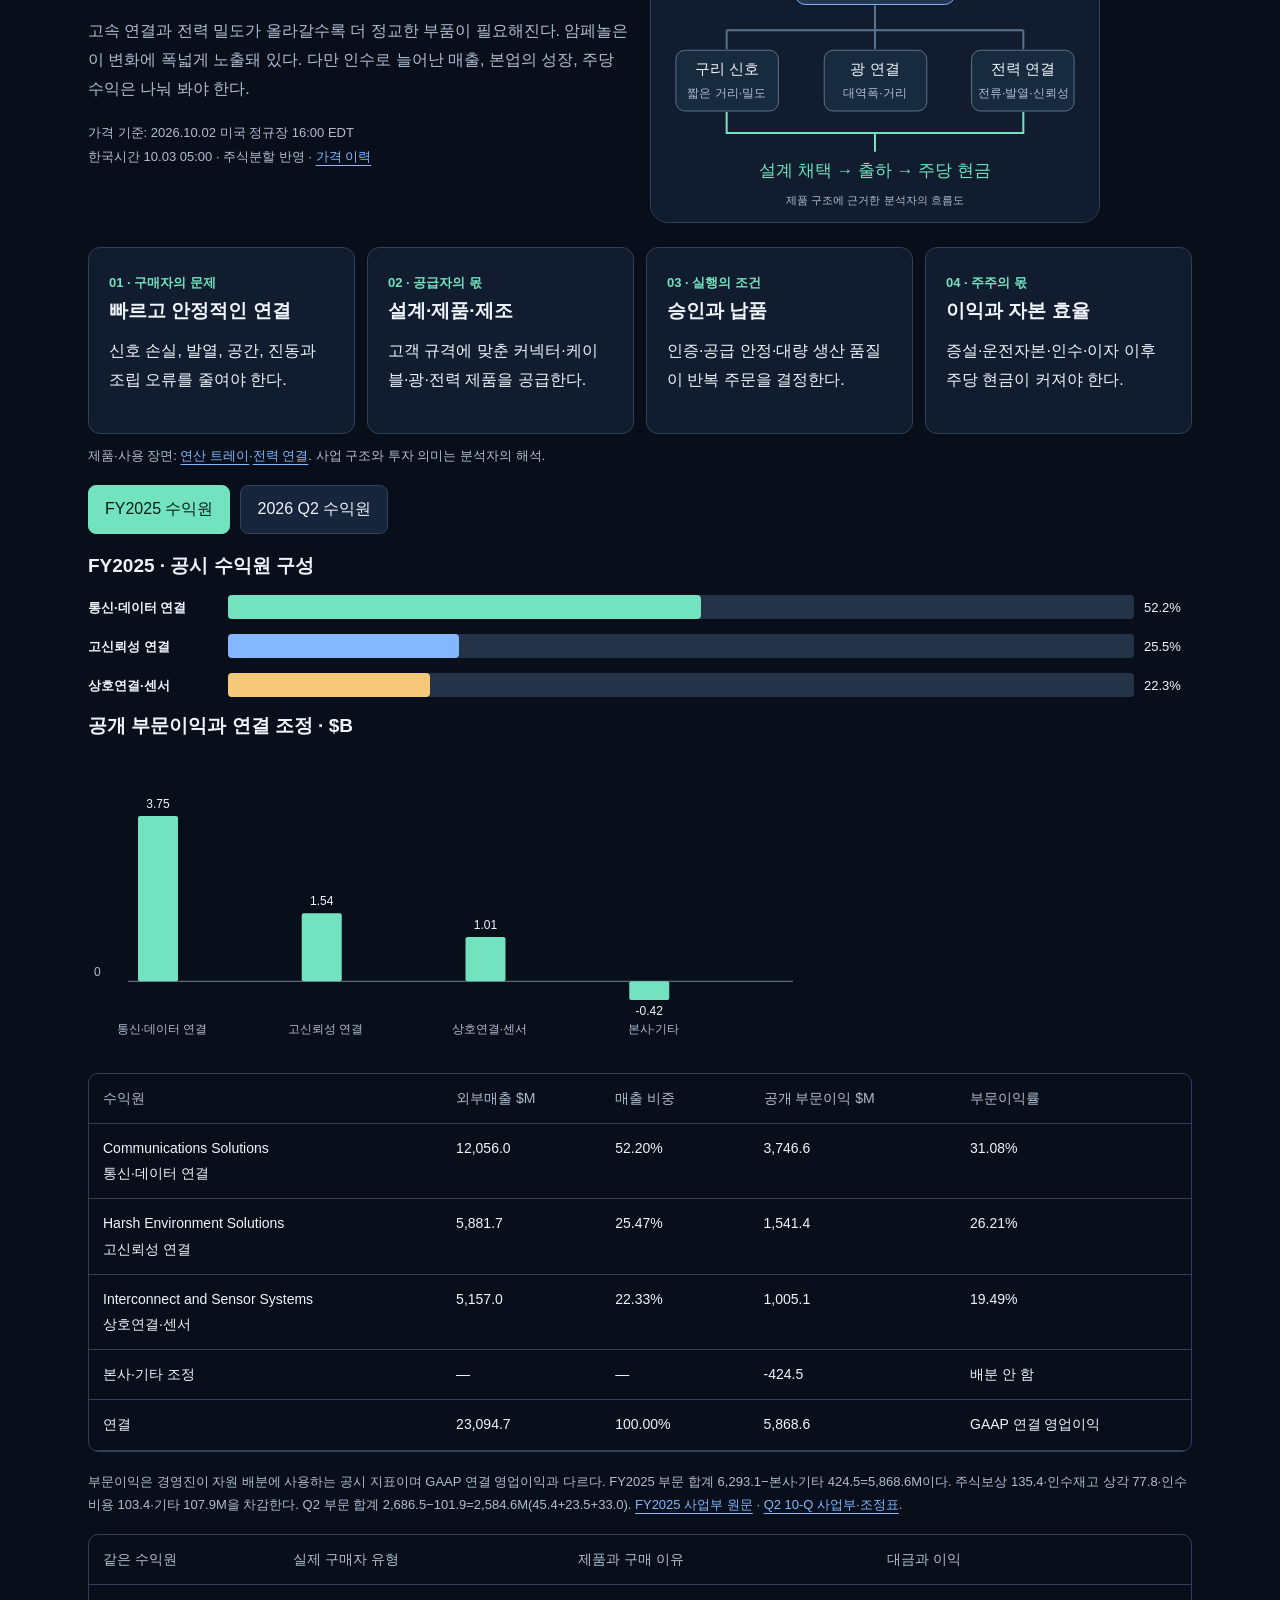
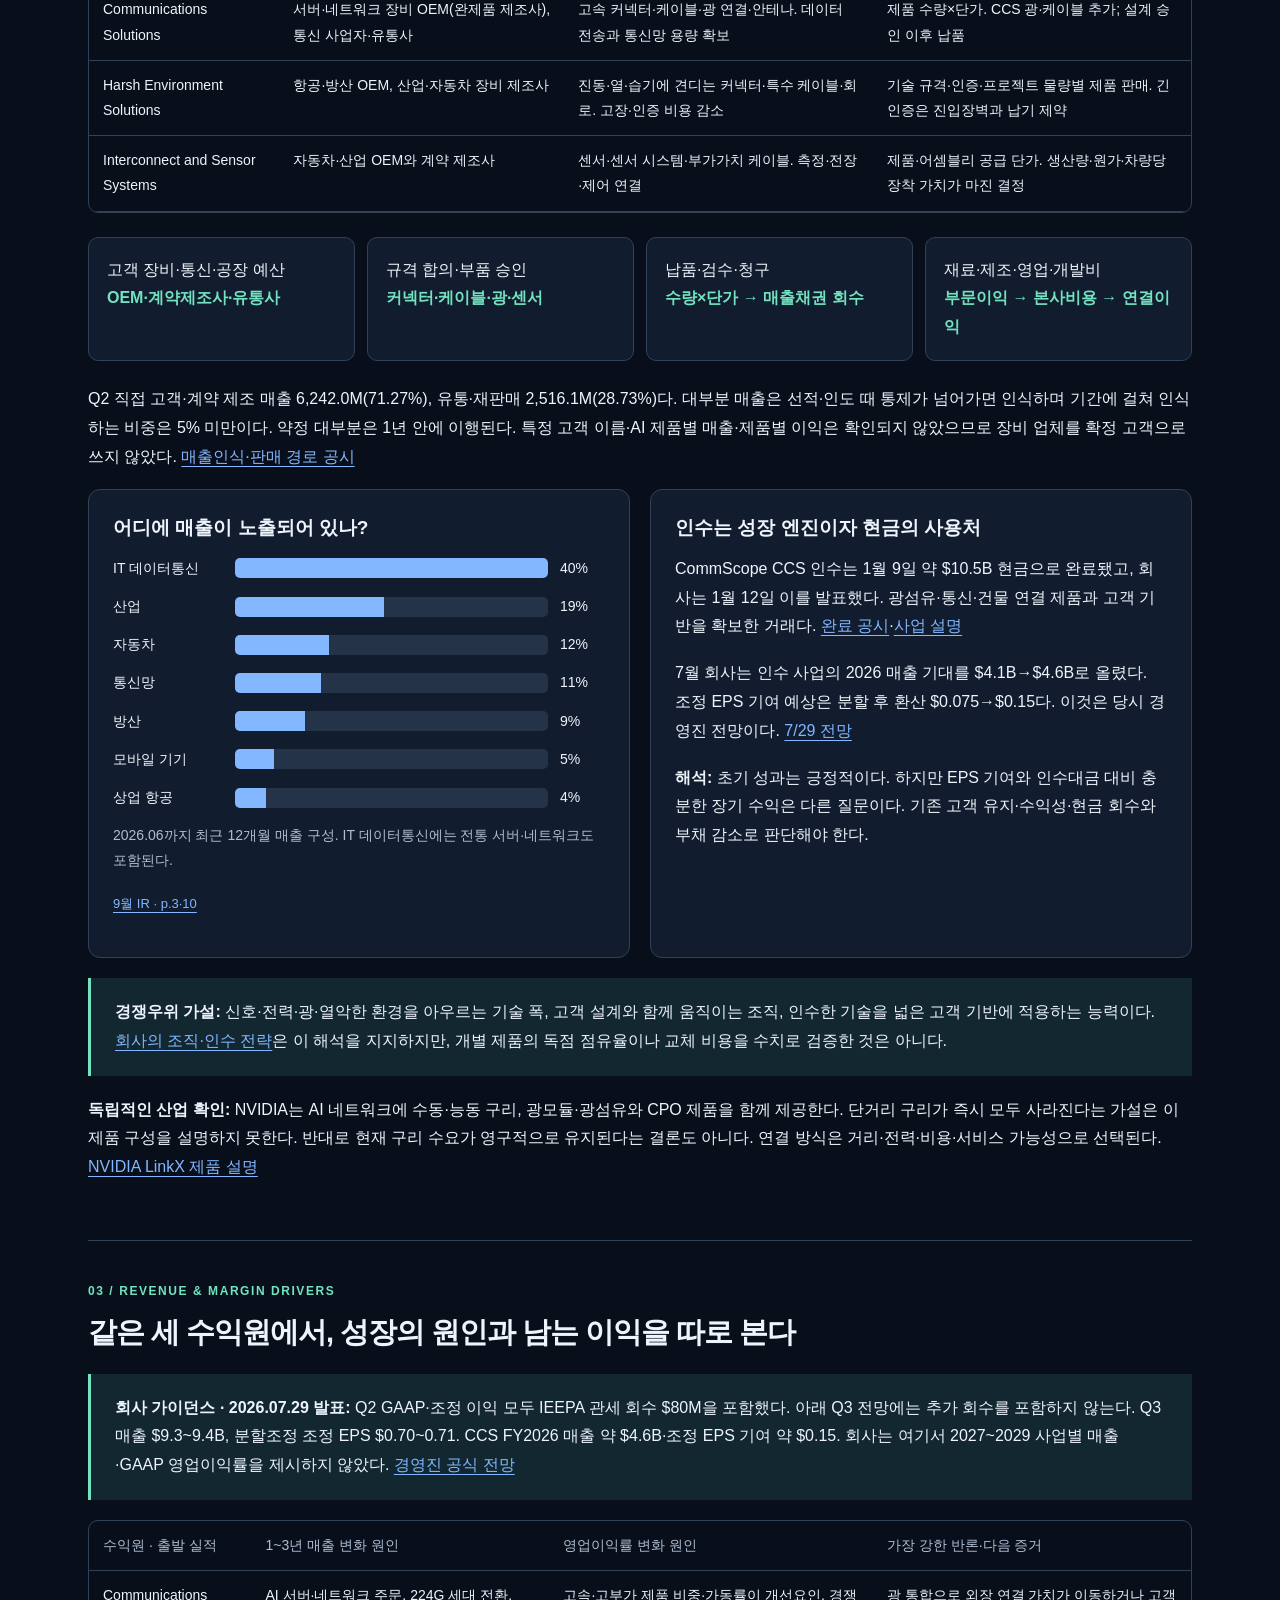
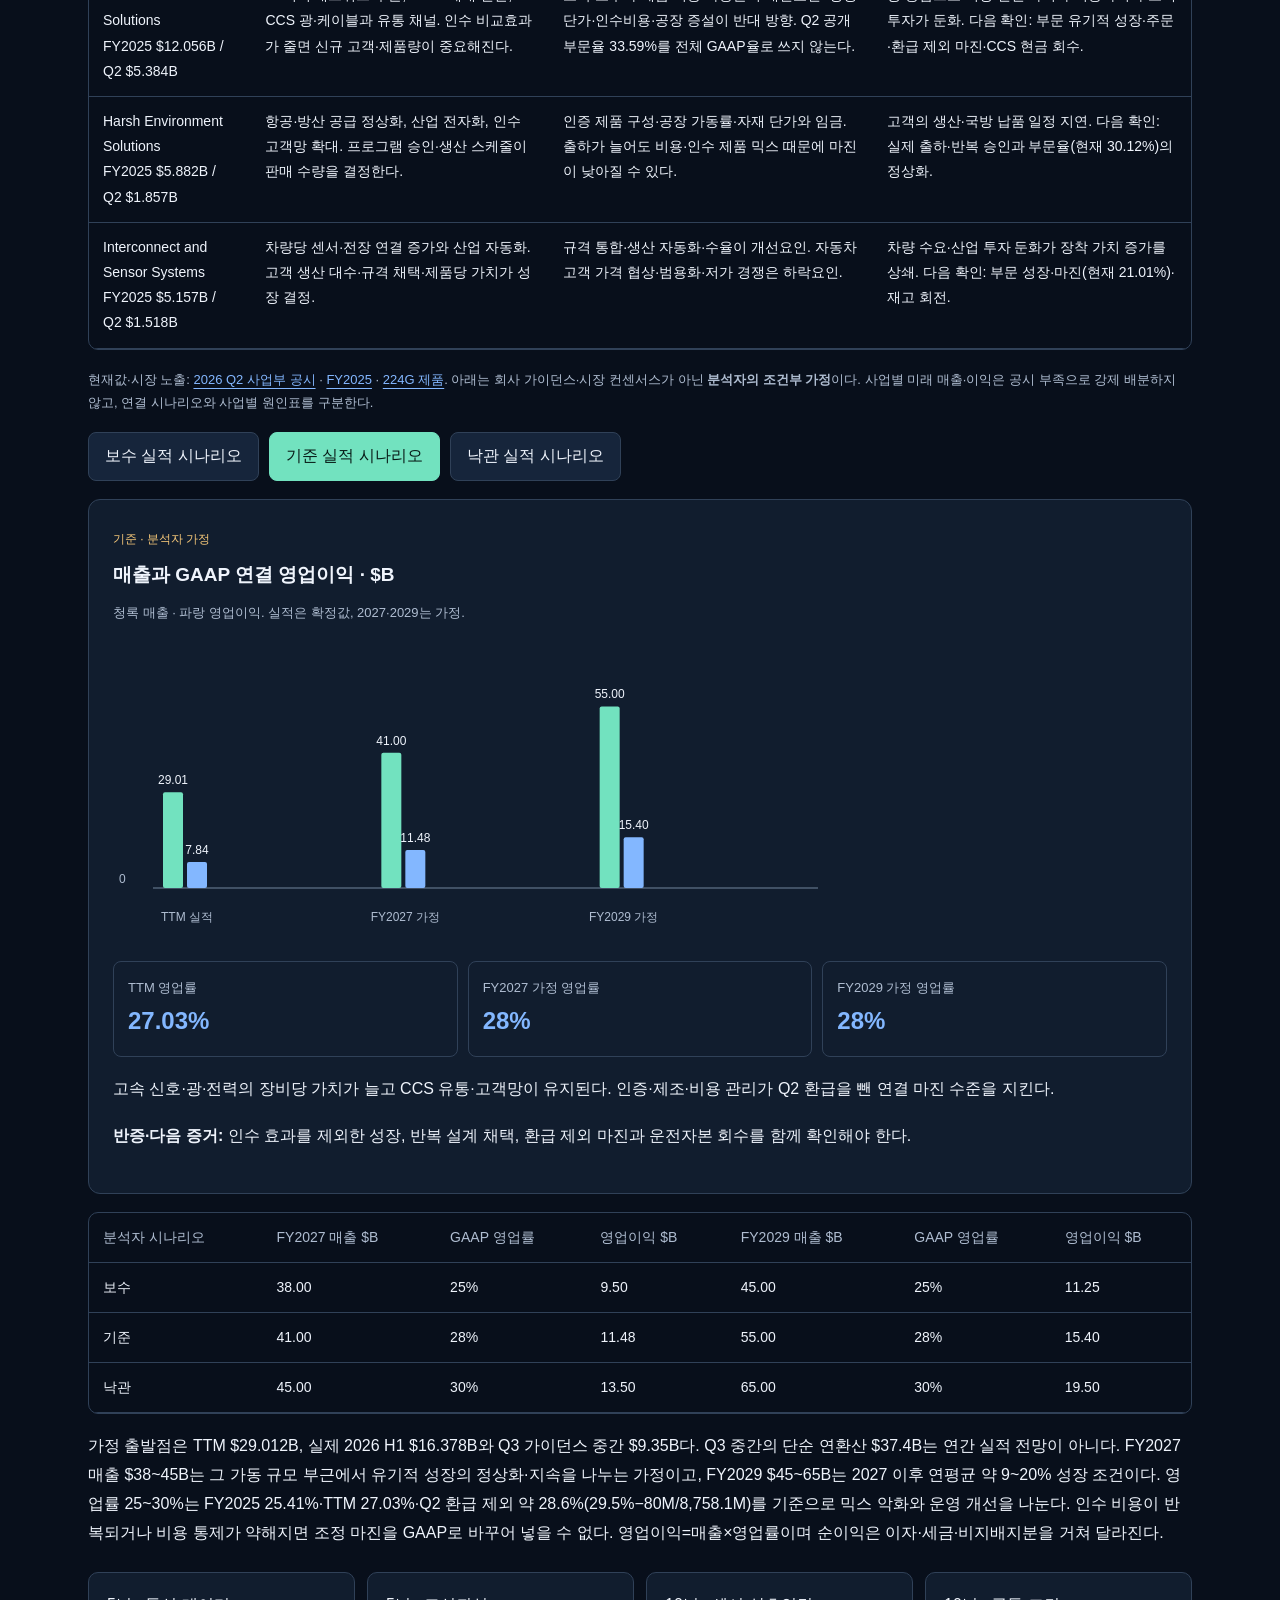
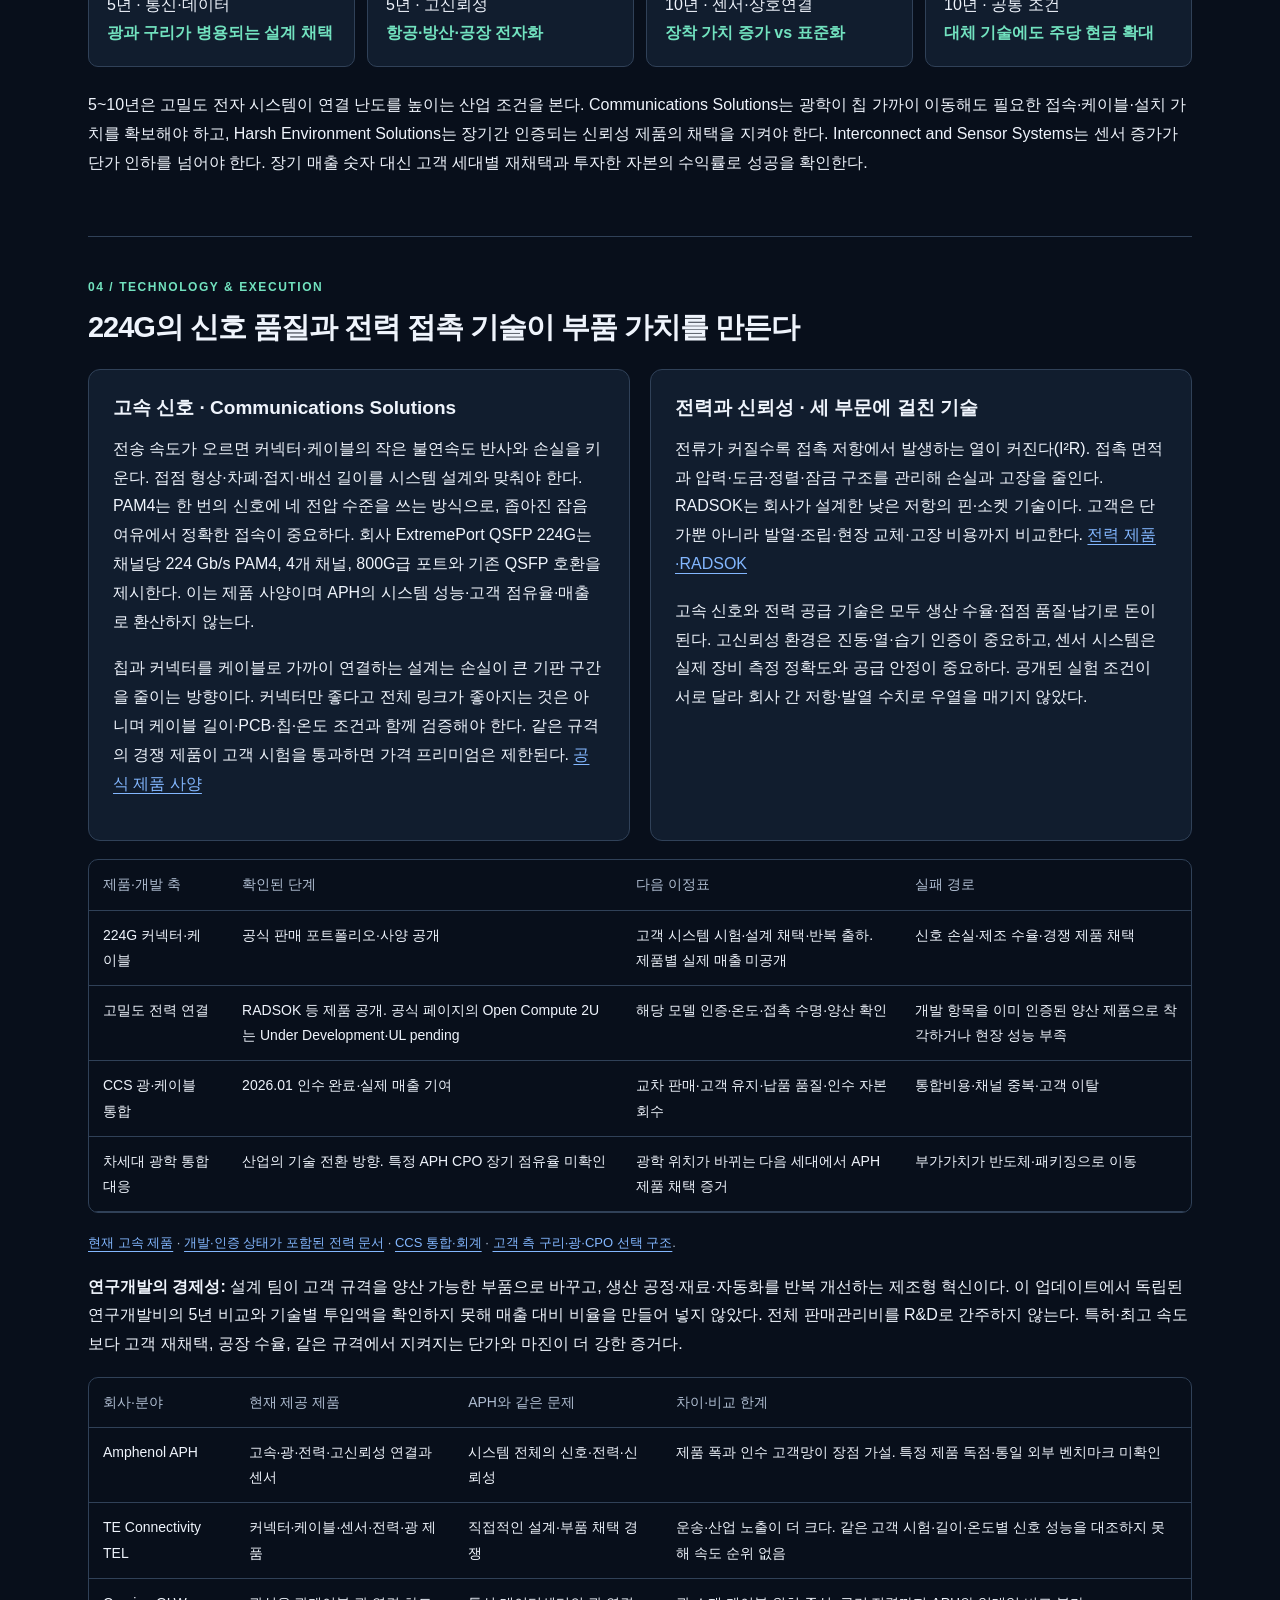
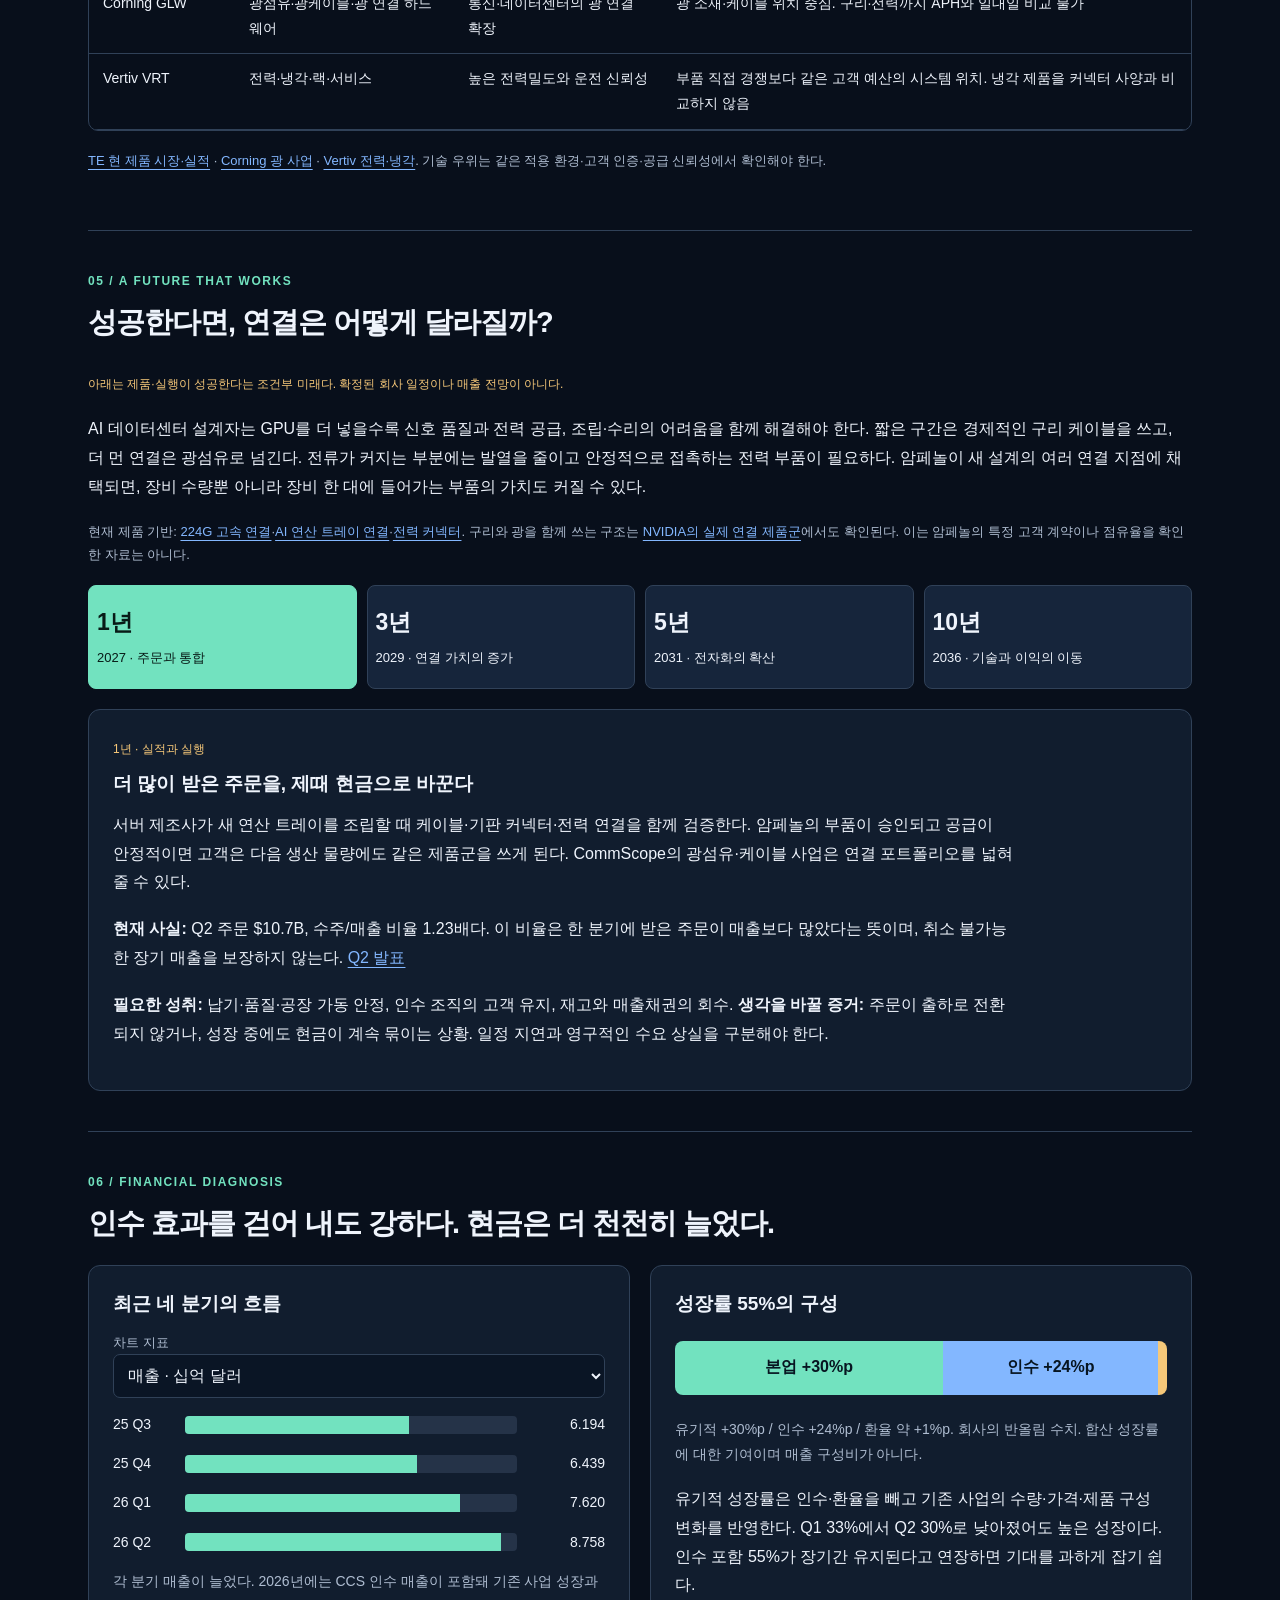
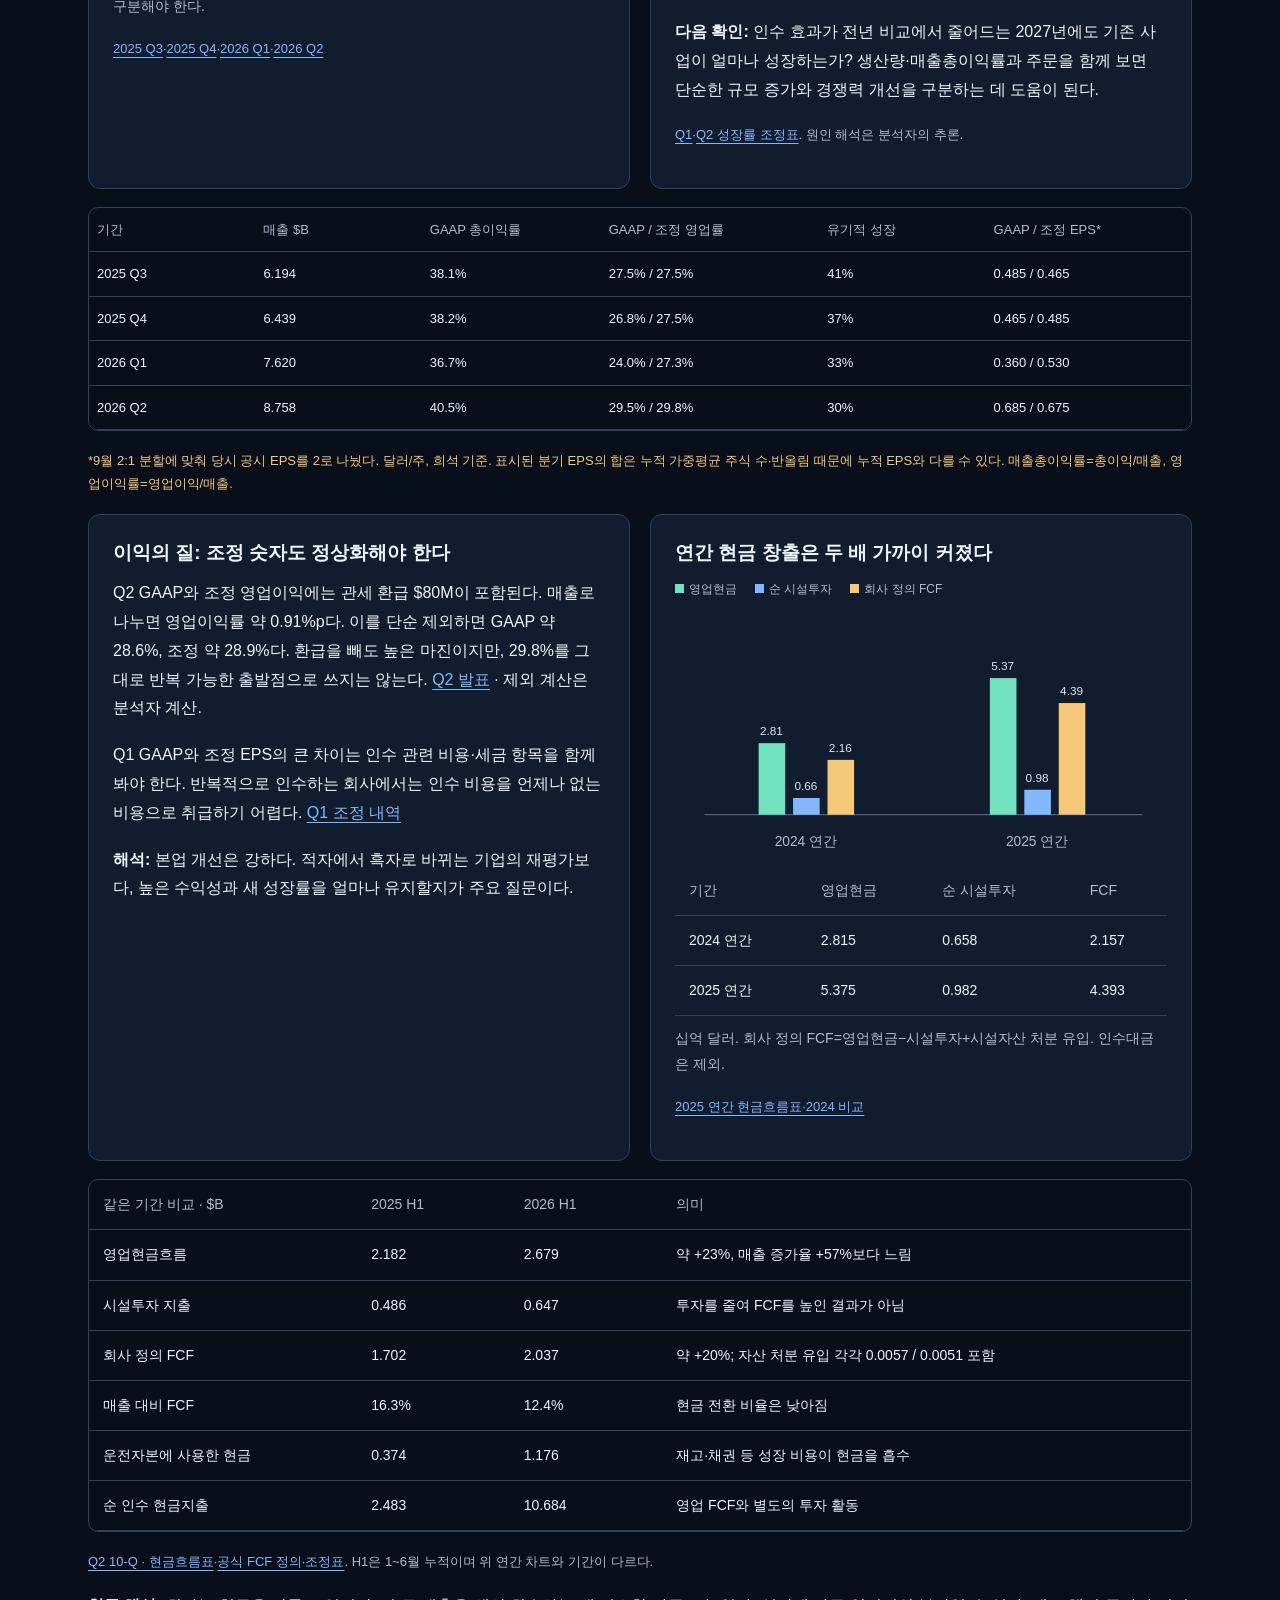
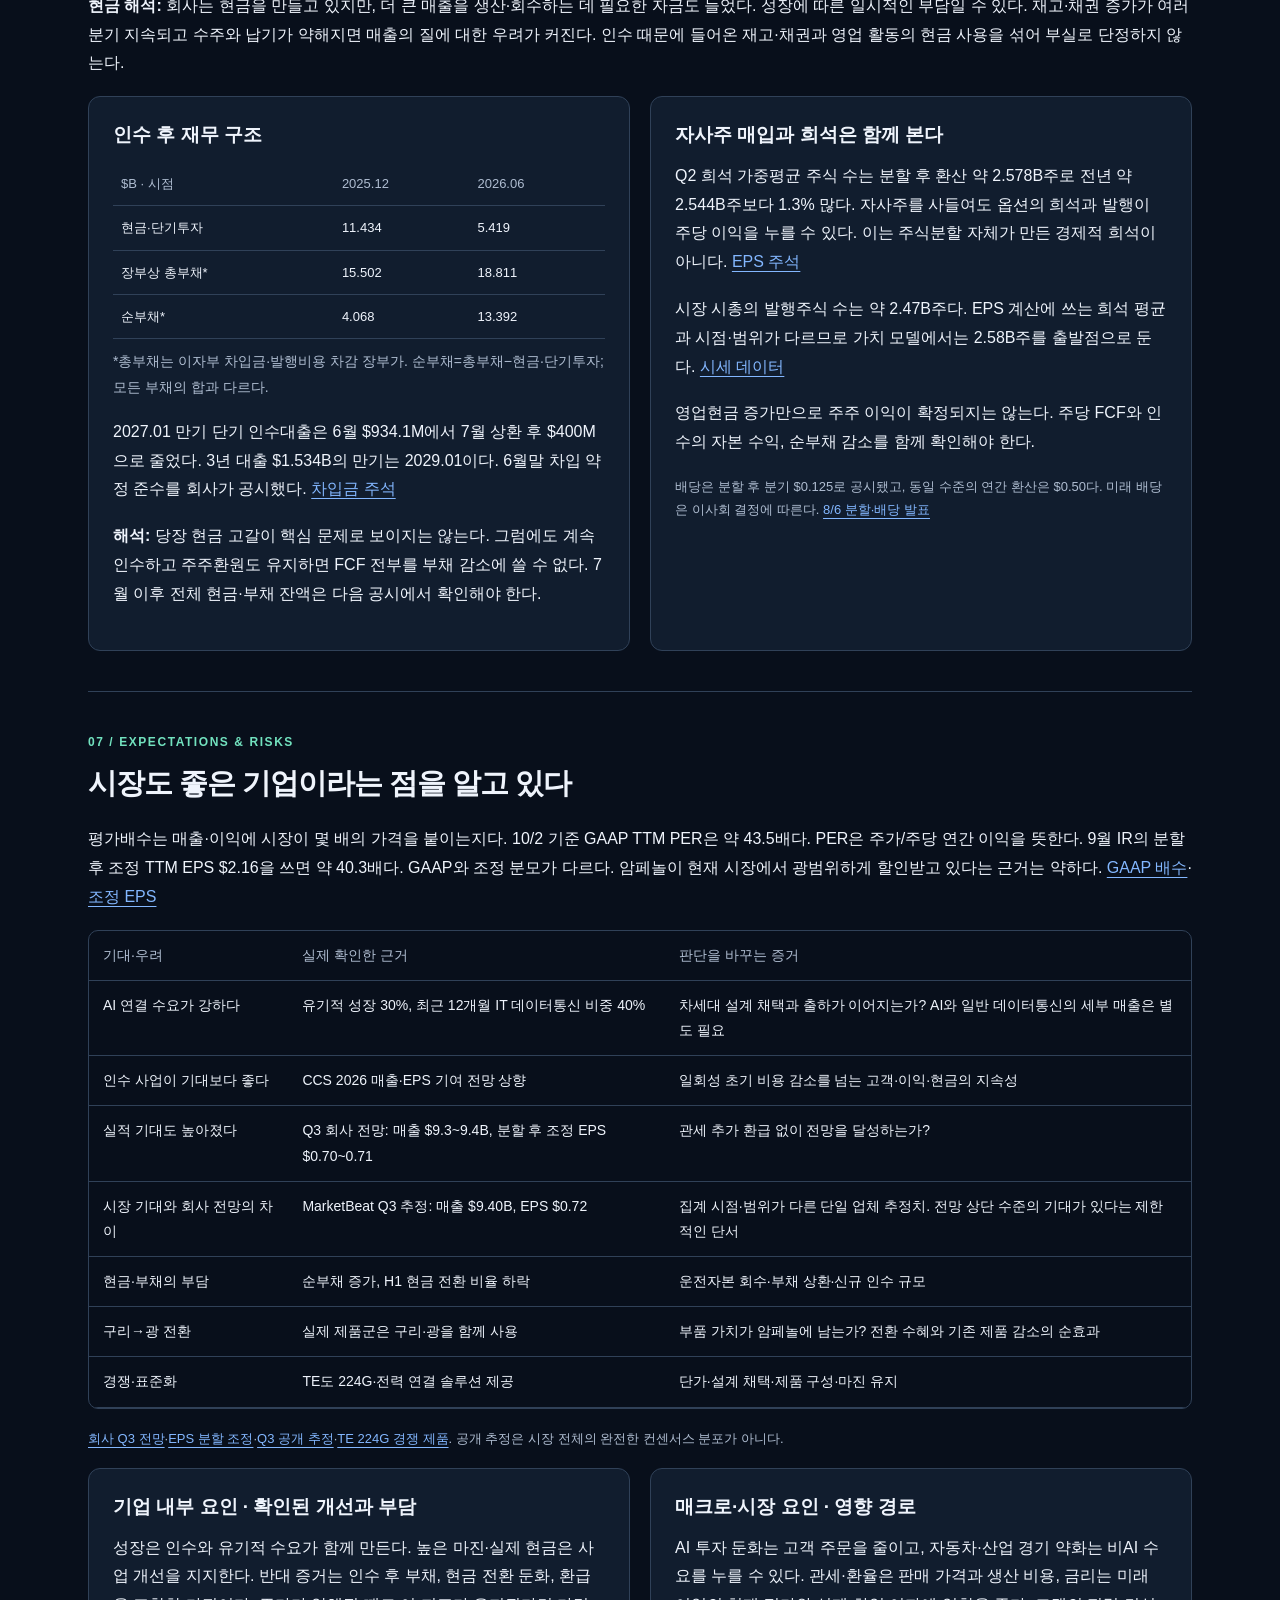
==== commit 7fa31b6f: "Update company reports with financials-first mobile analysis" ====
--- a/reports/amphenol-APH-2026-10-02.html
+++ b/reports/amphenol-APH-2026-10-02.html
@@ -1,5 +1,5 @@
 <!doctype html>
-<html lang="ko"><head><meta charset="utf-8"><meta name="viewport" content="width=device-width,initial-scale=1"><title>APH · 암페놀 기업분석 | 2026.10.02 | Frism</title><style>
+<html lang="ko"><head><meta charset="utf-8"><meta name="viewport" content="width=device-width,initial-scale=1"><title>APH · 암페놀 기업분석 | 2026.10.03 | Frism</title><style>
 :root{--bg:#080f1b;--panel:#111d2e;--ink:#eff4fc;--muted:#afbdd1;--line:#304158;--green:#72e2bf;--blue:#83b7ff;--amber:#f6c879;--red:#ffacb7}*{box-sizing:border-box}html{scroll-behavior:smooth;scroll-padding-top:64px}body{margin:0;background:var(--bg);color:var(--ink);font-family:-apple-system,BlinkMacSystemFont,"Apple SD Gothic Neo","Malgun Gothic",sans-serif;font-size:16px;line-height:1.8}a{color:var(--blue);text-underline-offset:4px}button,input,select,textarea{font:inherit}button,select{cursor:pointer}button{border:1px solid var(--line);background:#16253b;color:var(--ink);padding:9px 16px;min-height:44px;border-radius:8px;transition:background .18s}button:hover{background:#243b59}button[aria-pressed=true]{background:var(--green);color:#081b17;border-color:var(--green)}:focus-visible{outline:3px solid var(--blue);outline-offset:3px}.meta,small,.source{color:var(--muted);font-size:13px}.wrap{max-width:1160px;margin:auto;padding:0 28px}.hero{padding:56px 0 36px;display:grid;grid-template-columns:1.5fr 1fr;gap:36px;align-items:center}h1{font-size:clamp(40px,6vw,66px);line-height:1.05;letter-spacing:-.045em;margin:18px 0}h1 span{display:block;font-size:.45em;color:var(--muted);margin-top:16px;letter-spacing:0}h2{font-size:29px;line-height:1.35;letter-spacing:-.035em;margin:10px 0 22px}h3{font-size:19px;line-height:1.5;margin:0 0 12px}p{margin:10px 0 18px}.lead{font-size:23px;line-height:1.55;max-width:660px}.eyebrow{font-size:12px;letter-spacing:.13em;color:var(--green);font-weight:800}.hero-art{border:1px solid var(--line);border-radius:18px;overflow:hidden;background:var(--panel)}svg{display:block;width:100%;height:auto}svg text{font-family:inherit}.stats{display:grid;grid-template-columns:repeat(4,1fr);gap:14px;margin-bottom:26px}.stat{padding:20px;background:var(--panel);border:1px solid var(--line);border-radius:12px}.stat strong{display:block;font-size:29px;line-height:1.6;font-variant-numeric:tabular-nums}.stat span{font-size:13px;color:var(--muted)}section{padding:40px 0;border-top:1px solid var(--line);scroll-margin-top:70px}.grid{display:grid;grid-template-columns:1fr 1fr;gap:20px}.card{background:var(--panel);border:1px solid var(--line);border-radius:12px;padding:24px;min-width:0}.callout{border-left:3px solid var(--green);background:#122730;padding:20px 24px;margin:20px 0}.warn{border-color:var(--amber);background:#292416}.tag{display:inline-block;font-size:12px;color:var(--green);margin-bottom:10px}.tag.assumption{color:var(--amber)}.controls{display:flex;gap:10px;flex-wrap:wrap;margin:18px 0}.timeline{display:grid;grid-template-columns:repeat(4,1fr);gap:10px}.timeline button{padding:16px 8px;text-align:left}.timeline b{display:block;font-size:23px}.timeline small{color:inherit}.future-panel{display:none;margin-top:20px}.future-panel.active{display:block}.future-panel p{max-width:900px}.flow{display:grid;grid-template-columns:repeat(4,1fr);gap:12px}.flow .card{padding:20px}.flow b{color:var(--green);font-size:13px}table{width:100%;border-collapse:collapse;text-align:left;font-size:14px}th,td{padding:12px 14px;border-bottom:1px solid var(--line);vertical-align:top}th{color:var(--muted);font-weight:500;white-space:nowrap}td.number{font-variant-numeric:tabular-nums;white-space:nowrap}.table-scroll{overflow-x:auto;margin:18px 0;border:1px solid var(--line);border-radius:10px}.table-scroll table{min-width:640px}.chart{margin:12px 0}.chart-note{font-size:14px;color:var(--muted)}.bar-row{display:grid;grid-template-columns:60px 1fr 76px;align-items:center;gap:12px;margin:14px 0;font-size:14px}.bar-track{height:18px;background:#253348;border-radius:4px;overflow:hidden}.bar-fill{height:100%;background:var(--green)}.bar-val{text-align:right;font-variant-numeric:tabular-nums}.fields{display:grid;grid-template-columns:repeat(2,1fr);gap:14px}label.field{display:flex;flex-direction:column;gap:5px;font-size:13px;color:var(--muted)}input[type=number],select,textarea{width:100%;color:var(--ink);background:#0a1525;border:1px solid var(--line);border-radius:7px;padding:10px;min-height:44px}input[type=checkbox]{width:20px;height:20px;accent-color:var(--green);flex-shrink:0}textarea{resize:vertical;min-height:100px}.result{padding:24px;border:1px solid var(--green);border-radius:12px;background:#102630}.result strong{font-size:39px;display:block;line-height:1.5}.result .big{font-size:24px;color:var(--green)}.error{color:var(--red);font-size:14px}.theses{display:grid;grid-template-columns:1fr 1fr;gap:16px}.thesis{border:1px solid var(--line);border-radius:12px;padding:22px;background:var(--panel)}.thesis:has(input:checked){border-color:var(--green)}.thesis label{display:flex;align-items:flex-start;gap:12px;font-weight:700;cursor:pointer}.thesis p{font-size:14px;margin:12px 0}.thesis strong{color:var(--amber);font-weight:600}.summary-box{margin-top:22px}.summary-box textarea{min-height:140px}.sources li{padding:7px 0;color:var(--muted);font-size:14px}.sources{padding-left:22px}.reading{color:var(--muted)}footer{padding:30px 0;color:var(--muted);font-size:13px}.cash-key{display:flex;gap:18px;flex-wrap:wrap;font-size:12px;color:var(--muted)}.dot{display:inline-block;width:9px;height:9px;margin-right:5px;background:var(--green)}.dot.blue{background:var(--blue)}.dot.amber{background:var(--amber)}.print-only{display:none}
 @media(max-width:700px){.wrap{padding:0 18px}.hero{grid-template-columns:1fr;padding-top:34px;gap:18px}.hero-art{max-width:440px}.lead{font-size:21px}.stats{grid-template-columns:1fr 1fr;gap:10px}.stat{padding:14px}.stat strong{font-size:25px}.grid,.theses,.flow{grid-template-columns:1fr}.timeline{grid-template-columns:1fr 1fr}.card{padding:20px}h2{font-size:25px}.fields{grid-template-columns:1fr 1fr}section{padding:30px 0}.bar-row{grid-template-columns:48px 1fr 68px;gap:8px}}
 @media(max-width:700px){table[aria-label="연간 현금흐름 수치"] th,table[aria-label="연간 현금흐름 수치"] td{padding:8px 5px;font-size:12px}}
@@ -10,6 +10,13 @@
 .mix-row{display:grid;grid-template-columns:110px 1fr 45px;gap:12px;align-items:center;margin:13px 0;font-size:14px}.mix-track{height:20px;background:#253348;border-radius:5px;overflow:hidden}.mix-fill{height:100%;background:var(--blue)}.growth-stack{display:flex;min-height:54px;border-radius:8px;overflow:hidden;margin:22px 0}.growth-stack span{display:flex;align-items:center;justify-content:center;color:#071521;font-weight:700}.growth-stack .organic{width:54.55%;background:var(--green)}.growth-stack .acquired{width:43.64%;background:var(--blue)}.growth-stack .fx{width:1.81%;min-width:9px;background:var(--amber)}.table-scroll td{min-width:100px}.compact th,.compact td{padding:10px 8px;font-size:13px}.calc-help{font-size:14px;color:var(--muted)}.source a{overflow-wrap:anywhere}.price-note{font-size:13px;color:var(--muted)}.foot-links{display:flex;gap:16px;flex-wrap:wrap}.metric-list{display:grid;grid-template-columns:1fr 1fr;gap:12px;margin:16px 0}.mini{padding:13px;border:1px solid var(--line);border-radius:8px}.mini strong{display:block;font-size:23px;color:var(--green)}.split{color:var(--amber);font-size:13px}.source-ref{font-size:12px}.thesis:last-child{grid-column:1/-1}
 @media(max-width:700px){.mix-row{grid-template-columns:100px 1fr 36px;gap:8px}.growth-stack{font-size:13px}.table-scroll td{min-width:90px}.thesis:last-child{grid-column:auto}.stat span{overflow-wrap:anywhere}}
 @media print{.growth-stack span{color:#111!important}.growth-stack .organic{background:#ddd}.growth-stack .acquired{background:#bbb}.growth-stack .fx{background:#888}.mix-fill{background:#777}.mini strong,.split{color:#111}.thesis:last-child{grid-column:1/-1}.print-only{white-space:pre-wrap}.table-scroll td{min-width:0}.hero .lead{font-size:15pt}.price-note{color:#333}.sources li{color:#333}}
+
+/* APH company-understanding extension; scoped to this report. */
+.hero{display:block;padding:24px 0 18px}.hero h1{margin:12px 0}.hero .lead{font-size:19px;margin:12px 0 0}.aph-business-intro{align-items:center;margin:24px 0}.aph-business-intro .hero-art{max-width:450px}.aph-business-intro .lead{font-size:21px}
+.aph-chart-scroll{overflow-x:auto;max-width:100%;border-radius:8px;margin:14px 0;overscroll-behavior-x:contain}.aph-chart-scroll svg{height:auto;min-height:260px}.aph-period-panel,.aph-cap-panel,.aph-business-panel,.aph-scenario-panel{display:none}.aph-period-panel[data-aph-period=quarter],.aph-cap-panel[data-aph-cap=quarter],.aph-business-panel[data-aph-business=fy],.aph-scenario-panel[data-aph-scenario=reference]{display:block}.aph-period-panel>.card{margin:18px 0}.aph-money-flow{display:grid;grid-template-columns:1fr;gap:12px;margin:24px 0}.aph-money-flow>div{padding:18px;border:1px solid var(--line);border-radius:10px;background:var(--panel);position:relative}.aph-money-flow b{color:var(--green)}.aph-margin-strip{display:grid;grid-template-columns:1fr;gap:10px;margin:18px 0}.aph-margin-strip>div{padding:14px;border:1px solid var(--line);border-radius:8px}.aph-margin-strip span{font-size:13px;color:var(--muted);display:block}.aph-margin-strip b{font-size:24px;color:var(--blue)}.aph-segment-row{display:grid;grid-template-columns:130px 1fr 48px;align-items:center;gap:10px;margin:15px 0;font-size:13px}.aph-segment-track{height:24px;background:#243348;border-radius:4px}.aph-segment-track>span{height:100%;display:block;border-radius:4px}#aph-scale .stats{grid-template-columns:1fr 1fr}#aph-scale .stat strong{font-size:clamp(19px,4.5vw,27px)}#aph-scale .stat{min-width:0}.aph-chart-scroll svg text{font-size:12px}main{min-width:0}.aph-chart-scroll:focus-visible{outline:3px solid var(--blue)}
+@media(min-width:701px){.aph-money-flow{grid-template-columns:repeat(4,1fr)}.aph-margin-strip{grid-template-columns:repeat(3,1fr)}#aph-scale .stats{grid-template-columns:repeat(4,1fr)}}
+@media(max-width:350px){.aph-segment-row{grid-template-columns:100px 1fr 42px;gap:6px}#aph-scale .stat{padding:12px}}
+@media print{.aph-period-panel,.aph-cap-panel,.aph-business-panel,.aph-scenario-panel{display:block!important}.aph-chart-scroll{overflow:visible}.aph-chart-scroll svg{width:100%!important;min-height:0}.aph-money-flow>div,.aph-margin-strip>div{background:white;border-color:#aaa;color:#111}.aph-money-flow b,.aph-margin-strip b{color:#111}.aph-segment-track{background:#eee}.aph-period-panel .card{break-inside:auto}.aph-chart-scroll svg text{font-size:14px}.aph-margin-strip{grid-template-columns:repeat(3,1fr)}}
 </style><link rel="stylesheet" href="../assets/site.css?v=2">
 <meta name="theme-color" content="#080f1b">
 <meta name="apple-mobile-web-app-capable" content="yes">
@@ -28,27 +35,45 @@
   </div>
 </header>
 <main class="wrap">
-<div class="hero" id="overview"><div><div class="eyebrow">AMPHENOL CORPORATION · NYSE: APH</div><h1>암페놀<span>AI의 구리·광·전력 연결을 함께 판다</span></h1><p class="lead">성장은 이미 이익과 현금으로 이어진다.<br>관건은 <span style="color:var(--green)">높은 기대를 얼마나 오래 넘을 수 있느냐</span>다.</p><p class="reading">고속 연결과 전력 밀도가 올라갈수록 더 정교한 부품이 필요해진다. 암페놀은 이 변화에 폭넓게 노출돼 있다. 다만 인수로 늘어난 매출, 본업의 성장, 주당 수익은 나눠 봐야 한다.</p><p class="source">가격 기준: 2026.10.01 미국 정규장 16:00 EDT<br>한국시간 10.02 05:00 · 주식분할 반영 · <a href="https://stockanalysis.com/stocks/aph/history/" target="_blank" rel="noopener noreferrer">가격 이력</a></p></div>
-<div class="hero-art"><svg viewBox="0 0 450 335" role="img" aria-label="연산 장치에서 구리 신호, 광 연결, 전력 연결을 거쳐 현금으로 이어지는 암페놀의 사업 구조"><rect width="450" height="335" fill="#111d2e"/><text x="28" y="38" fill="#72e2bf" font-size="12" letter-spacing="2">CONNECTIONS CREATE CONTENT</text><rect x="145" y="64" width="160" height="53" rx="10" fill="#223750" stroke="#83b7ff"/><text x="225" y="97" fill="#eff4fc" font-size="18" text-anchor="middle">AI · 전자 시스템</text><path d="M225 118 V143 M76 143 H374 M76 143 V162 M225 143 V162 M374 143 V162" fill="none" stroke="#59728e" stroke-width="2"/><g fill="#182a3e" stroke="#59728e"><rect x="25" y="163" width="103" height="61" rx="9"/><rect x="174" y="163" width="103" height="61" rx="9"/><rect x="322" y="163" width="103" height="61" rx="9"/></g><g fill="#eff4fc" font-size="15" text-anchor="middle"><text x="76" y="187">구리 신호</text><text x="225" y="187">광 연결</text><text x="374" y="187">전력 연결</text></g><g fill="#afbdd1" font-size="12" text-anchor="middle"><text x="76" y="210">짧은 거리·밀도</text><text x="225" y="210">대역폭·거리</text><text x="374" y="210">전류·발열·신뢰성</text></g><path d="M76 225 V246 H374 V225 M225 246 V265" fill="none" stroke="#72e2bf" stroke-width="2"/><text x="225" y="289" fill="#72e2bf" font-size="17" text-anchor="middle">설계 채택 → 출하 → 주당 현금</text><text x="225" y="317" fill="#afbdd1" font-size="11" text-anchor="middle">제품 구조에 근거한 분석자의 흐름도</text></svg></div></div>
-<div class="stats"><div class="stat"><span>10/1 종가 · 분할 후</span><strong>$85.67</strong><span>시가총액 $211.26B</span></div><div class="stat"><span>2026 Q2 매출</span><strong>$8.76B</strong><span>전년 대비 +55% · 유기적 +30%</span></div><div class="stat"><span>2026 Q2 영업이익률</span><strong>29.5%</strong><span>GAAP · 관세 환급 효과 포함</span></div><div class="stat"><span>최근 12개월 회사 정의 FCF</span><strong>$4.73B</strong><span>2026.06까지 · 약 2.24% 수익률</span></div></div>
-<p class="source">가격·시총: <a href="https://stockanalysis.com/stocks/aph/" target="_blank" rel="noopener noreferrer">10/1 시세</a> · 실적: <a href="https://investor.amphenol.com/news-and-events/news-details/2026/Amphenol-Reports-Record-Second-Quarter-2026-Results/default.aspx" target="_blank" rel="noopener noreferrer">7/29 Q2 발표</a> · TTM(최근 12개월) FCF=2025 연간−2025 상반기+2026 상반기, <a href="https://investors.amphenol.com/news-and-events/news-details/2026/Amphenol-Reports-Record-Fourth-Quarter-and-Full-Year-2025-Results/default.aspx" target="_blank" rel="noopener noreferrer">2025 실적</a>·<a href="https://www.sec.gov/Archives/edgar/data/820313/000110465926089194/aph-20260630x10q.htm" target="_blank" rel="noopener noreferrer">2026 Q2 10-Q</a>로 계산. B=10억 달러. FCF는 영업현금에서 순 시설투자를 뺀 잉여현금흐름이다. 현금흐름 수익률은 FCF/시총이며 배당수익률과 다르다.</p>
+<div class="hero" id="overview"><div><div class="eyebrow">AMPHENOL CORPORATION · NYSE: APH</div><h1>암페놀<span>AI의 구리·광·전력 연결을 함께 판다</span></h1><p class="lead">성장은 이미 이익과 현금으로 이어진다.</p></div></div>
+<section id="aph-scale"><div class="eyebrow">01 / SCALE &amp; GAAP RESULTS</div><h2>현재 시총 $214.44B · 매출보다 이익이 더 빠르게 커졌다</h2><p class="source">분석 기준 2026.10.03 KST · APH / NYSE · USD · 회계연도 1~12월. 가격 $86.96·시총 $214.44B는 2026.10.02 미국 정규장 16:00 EDT(10.03 05:00 KST) 동일 스냅샷. <a href="https://stockanalysis.com/stocks/aph/history/" target="_blank" rel="noopener noreferrer">종가</a> · <a href="https://stockanalysis.com/stocks/aph/market-cap/" target="_blank" rel="noopener noreferrer">현재 시총</a></p>
+<div class="stats"><div class="stat"><span>현재 시가총액 · 10/2 종가</span><strong>$214.44B</strong><span>시장 제공업체의 발행주식 수 기준(자기주식 제외)</span></div><div class="stat"><span>FY2025 매출 / TTM 매출</span><strong>23.09 / 29.01</strong><span>십억 달러 · GAAP</span></div><div class="stat"><span>FY2025 영업이익 / TTM</span><strong>5.87 / 7.84</strong><span>십억 달러 · GAAP</span></div><div class="stat"><span>FY2025 순이익 / TTM</span><strong>4.27 / 5.14</strong><span>십억 달러 · APH 귀속 계속사업</span></div></div>
+<div class="table-scroll"><table aria-label="FY와 TTM 정확한 실적"><thead><tr><th>기간</th><th>매출 $M</th><th>GAAP 영업이익 $M</th><th>APH 귀속 순이익 $M</th><th>영업이익률</th></tr></thead><tbody><tr><td>FY2025 · 2025.01~12</td><td>23,094.7</td><td>5,868.6</td><td>4,270.3</td><td>25.41%</td></tr><tr><td>TTM · 2025.07~2026.06</td><td>29,011.6</td><td>7,841.4</td><td>5,143.4</td><td>27.03%</td></tr></tbody></table></div>
+<p>TTM은 최근 4개 단독 분기 합계다. FY2025 대비 TTM 매출은 25.6%, 영업이익은 33.6% 크다. 2025년 AI 데이터통신 수요와 운영비 관리, 2026년 CCS 인수가 함께 기여했다. 매출 증가율과 유기적 성장률은 다른 값이며, Q2 관세 환급은 마진을 일시적으로 높였다. 데이터 업체의 조정 영업이익을 GAAP와 혼용하지 않았다.</p><p class="source"><a href="https://investor.amphenol.com/news-and-events/news-details/2026/Amphenol-Reports-Record-Fourth-Quarter-and-Full-Year-2025-Results/default.aspx" target="_blank" rel="noopener noreferrer">FY2025 GAAP 원문</a> · <a href="https://www.sec.gov/Archives/edgar/data/820313/000110465926089194/aph-20260630x10q.htm" target="_blank" rel="noopener noreferrer">2026 H1·2025 H1 비교 공시</a>. TTM=FY2025−2025 H1+2026 H1. 순이익은 비지배지분 제외. FY2021 계속사업 1,569.4M을 사용하며 중단사업 포함 총순이익 1,590.8M과 구분한다.</p>
+<div class="controls" aria-label="실적 기간 선택"><button type="button" data-aph-period-button="quarter" aria-pressed="true">최근 12분기 실적</button><button type="button" data-aph-period-button="annual" aria-pressed="false">최근 5개년 실적</button></div><article class="aph-period-panel" data-aph-period="quarter"><h3>최근 완료 12분기</h3><div class="card"><h3>매출 · $B</h3><div class="aph-chart-scroll" tabindex="0" role="region" aria-label="quarter 매출 가로 스크롤"><svg style="width:1198px;max-width:none" viewBox="0 0 1198 300" role="img" aria-label="quarter 매출; 모든 정확한 값은 아래 표에 있습니다"><line x1="40" x2="1183" y1="245.0" y2="245.0" stroke="#71849b"/><text x="6" y="240.0" fill="var(--muted)" font-size="12">0</text><rect x="50.0" y="178.6719872551064" width="40" height="66.3280127448936" rx="2" fill="var(--green)"/><text x="70.0" y="170.6719872551064" text-anchor="middle" fill="var(--ink)" font-size="12">3.20</text><text x="74.0" y="278" text-anchor="middle" fill="var(--muted)" font-size="12">2023 Q3</text><rect x="144.41666666666669" y="176.01198349317536" width="40" height="68.98801650682465" rx="2" fill="var(--green)"/><text x="164.41666666666669" y="168.01198349317536" text-anchor="middle" fill="var(--ink)" font-size="12">3.33</text><text x="168.41666666666669" y="278" text-anchor="middle" fill="var(--muted)" font-size="12">2023 Q4</text><rect x="238.83333333333334" y="177.48815081858055" width="40" height="67.51184918141944" rx="2" fill="var(--green)"/><text x="258.83333333333337" y="169.48815081858055" text-anchor="middle" fill="var(--ink)" font-size="12">3.26</text><text x="262.83333333333337" y="278" text-anchor="middle" fill="var(--muted)" font-size="12">2024 Q1</text><rect x="333.25" y="170.16121917815627" width="40" height="74.83878082184371" rx="2" fill="var(--green)"/><text x="353.25" y="162.16121917815627" text-anchor="middle" fill="var(--ink)" font-size="12">3.61</text><text x="357.25" y="278" text-anchor="middle" fill="var(--muted)" font-size="12">2024 Q2</text><rect x="427.6666666666667" y="161.2648231201312" width="40" height="83.7351768798688" rx="2" fill="var(--green)"/><text x="447.6666666666667" y="153.2648231201312" text-anchor="middle" fill="var(--ink)" font-size="12">4.04</text><text x="451.6666666666667" y="278" text-anchor="middle" fill="var(--muted)" font-size="12">2024 Q3</text><rect x="522.0833333333334" y="155.47833013529132" width="40" height="89.52166986470868" rx="2" fill="var(--green)"/><text x="542.0833333333334" y="147.47833013529132" text-anchor="middle" fill="var(--ink)" font-size="12">4.32</text><text x="546.0833333333334" y="278" text-anchor="middle" fill="var(--muted)" font-size="12">2024 Q4</text><rect x="616.5" y="145.2550420993739" width="40" height="99.74495790062612" rx="2" fill="var(--green)"/><text x="636.5" y="137.2550420993739" text-anchor="middle" fill="var(--ink)" font-size="12">4.81</text><text x="640.5" y="278" text-anchor="middle" fill="var(--muted)" font-size="12">2025 Q1</text><rect x="710.9166666666667" y="127.85409777054504" width="40" height="117.14590222945496" rx="2" fill="var(--green)"/><text x="730.9166666666667" y="119.85409777054504" text-anchor="middle" fill="var(--ink)" font-size="12">5.65</text><text x="734.9166666666667" y="278" text-anchor="middle" fill="var(--muted)" font-size="12">2025 Q2</text><rect x="805.3333333333334" y="116.57344268974467" width="40" height="128.42655731025533" rx="2" fill="var(--green)"/><text x="825.3333333333334" y="108.57344268974467" text-anchor="middle" fill="var(--ink)" font-size="12">6.19</text><text x="829.3333333333334" y="278" text-anchor="middle" fill="var(--muted)" font-size="12">2025 Q3</text><rect x="899.75" y="111.50222741173735" width="40" height="133.49777258826265" rx="2" fill="var(--green)"/><text x="919.75" y="103.50222741173735" text-anchor="middle" fill="var(--ink)" font-size="12">6.44</text><text x="923.75" y="278" text-anchor="middle" fill="var(--muted)" font-size="12">2025 Q4</text><rect x="994.1666666666667" y="87.01485061347722" width="40" height="157.98514938652278" rx="2" fill="var(--green)"/><text x="1014.1666666666667" y="79.01485061347722" text-anchor="middle" fill="var(--ink)" font-size="12">7.62</text><text x="1018.1666666666667" y="278" text-anchor="middle" fill="var(--muted)" font-size="12">2026 Q1</text><rect x="1088.5833333333335" y="63.42105263157896" width="40" height="181.57894736842104" rx="2" fill="var(--green)"/><text x="1108.5833333333335" y="55.42105263157896" text-anchor="middle" fill="var(--ink)" font-size="12">8.76</text><text x="1112.5833333333335" y="278" text-anchor="middle" fill="var(--muted)" font-size="12">2026 Q2</text></svg></div></div><div class="card"><h3>GAAP 영업이익·순이익 · $B</h3><p class="source">청록 영업이익 · 파랑 APH 귀속 계속사업 순이익</p><div class="aph-chart-scroll" tabindex="0" role="region" aria-label="quarter 영업이익·순이익 가로 스크롤"><svg style="width:1198px;max-width:none" viewBox="0 0 1198 300" role="img" aria-label="quarter 영업이익·순이익; 모든 정확한 값은 아래 표에 있습니다"><line x1="40" x2="1183" y1="245.0" y2="245.0" stroke="#71849b"/><text x="6" y="240.0" fill="var(--muted)" font-size="12">0</text><rect x="50.0" y="198.77977657135176" width="20" height="46.22022342864823" rx="2" fill="var(--green)"/><text x="60.0" y="190.77977657135176" text-anchor="middle" fill="var(--ink)" font-size="12">0.66</text><rect x="74.0" y="208.89637814260172" width="20" height="36.10362185739828" rx="2" fill="var(--blue)"/><text x="84.0" y="200.89637814260172" text-anchor="middle" fill="var(--ink)" font-size="12">0.51</text><text x="74.0" y="278" text-anchor="middle" fill="var(--muted)" font-size="12">2023 Q3</text><rect x="144.41666666666669" y="196.52461747109396" width="20" height="48.47538252890604" rx="2" fill="var(--green)"/><text x="154.41666666666669" y="188.52461747109396" text-anchor="middle" fill="var(--ink)" font-size="12">0.69</text><rect x="168.41666666666669" y="208.86125105381265" width="20" height="36.13874894618734" rx="2" fill="var(--blue)"/><text x="178.41666666666669" y="200.86125105381265" text-anchor="middle" fill="var(--ink)" font-size="12">0.51</text><text x="168.41666666666669" y="278" text-anchor="middle" fill="var(--muted)" font-size="12">2023 Q4</text><rect x="238.83333333333334" y="196.88993919450022" width="20" height="48.110060805499785" rx="2" fill="var(--green)"/><text x="248.83333333333334" y="188.88993919450022" text-anchor="middle" fill="var(--ink)" font-size="12">0.68</text><rect x="262.83333333333337" y="206.45153276288298" width="20" height="38.548467237117016" rx="2" fill="var(--blue)"/><text x="272.83333333333337" y="198.45153276288298" text-anchor="middle" fill="var(--ink)" font-size="12">0.55</text><text x="262.83333333333337" y="278" text-anchor="middle" fill="var(--muted)" font-size="12">2024 Q1</text><rect x="333.25" y="195.90638070840646" width="20" height="49.093619291593534" rx="2" fill="var(--green)"/><text x="343.25" y="187.90638070840646" text-anchor="middle" fill="var(--ink)" font-size="12">0.70</text><rect x="357.25" y="208.13060760700017" width="20" height="36.869392392999835" rx="2" fill="var(--blue)"/><text x="367.25" y="200.13060760700017" text-anchor="middle" fill="var(--ink)" font-size="12">0.52</text><text x="357.25" y="278" text-anchor="middle" fill="var(--muted)" font-size="12">2024 Q2</text><rect x="427.6666666666667" y="187.42670147472683" width="20" height="57.57329852527319" rx="2" fill="var(--green)"/><text x="437.6666666666667" y="179.42670147472683" text-anchor="middle" fill="var(--ink)" font-size="12">0.82</text><rect x="451.6666666666667" y="202.53837507178145" width="20" height="42.46162492821856" rx="2" fill="var(--blue)"/><text x="461.6666666666667" y="194.53837507178145" text-anchor="middle" fill="var(--ink)" font-size="12">0.60</text><text x="451.6666666666667" y="278" text-anchor="middle" fill="var(--muted)" font-size="12">2024 Q3</text><rect x="522.0833333333334" y="177.99859084374248" width="20" height="67.00140915625752" rx="2" fill="var(--green)"/><text x="532.0833333333334" y="169.99859084374248" text-anchor="middle" fill="var(--ink)" font-size="12">0.95</text><rect x="546.0833333333334" y="192.57633269120333" width="20" height="52.42366730879665" rx="2" fill="var(--blue)"/><text x="556.0833333333334" y="184.57633269120333" text-anchor="middle" fill="var(--ink)" font-size="12">0.75</text><text x="546.0833333333334" y="278" text-anchor="middle" fill="var(--muted)" font-size="12">2024 Q4</text><rect x="616.5" y="173.00351881793782" width="20" height="71.99648118206218" rx="2" fill="var(--green)"/><text x="626.5" y="165.00351881793782" text-anchor="middle" fill="var(--ink)" font-size="12">1.02</text><rect x="640.5" y="193.1664677828596" width="20" height="51.8335322171404" rx="2" fill="var(--blue)"/><text x="650.5" y="185.1664677828596" text-anchor="middle" fill="var(--ink)" font-size="12">0.74</text><text x="640.5" y="278" text-anchor="middle" fill="var(--muted)" font-size="12">2025 Q1</text><rect x="710.9166666666667" y="145.3233728521567" width="20" height="99.67662714784332" rx="2" fill="var(--green)"/><text x="720.9166666666667" y="137.3233728521567" text-anchor="middle" fill="var(--ink)" font-size="12">1.42</text><rect x="734.9166666666667" y="168.3316160089925" width="20" height="76.66838399100747" rx="2" fill="var(--blue)"/><text x="744.9166666666667" y="160.3316160089925" text-anchor="middle" fill="var(--ink)" font-size="12">1.09</text><text x="734.9166666666667" y="278" text-anchor="middle" fill="var(--muted)" font-size="12">2025 Q2</text><rect x="805.3333333333334" y="125.40631350875833" width="20" height="119.59368649124167" rx="2" fill="var(--green)"/><text x="815.3333333333334" y="117.40631350875833" text-anchor="middle" fill="var(--ink)" font-size="12">1.70</text><rect x="829.3333333333334" y="157.48437099093007" width="20" height="87.51562900906994" rx="2" fill="var(--blue)"/><text x="839.3333333333334" y="149.48437099093007" text-anchor="middle" fill="var(--ink)" font-size="12">1.25</text><text x="829.3333333333334" y="278" text-anchor="middle" fill="var(--muted)" font-size="12">2025 Q3</text><rect x="899.75" y="123.9731282861646" width="20" height="121.0268717138354" rx="2" fill="var(--green)"/><text x="909.75" y="115.9731282861646" text-anchor="middle" fill="var(--ink)" font-size="12">1.72</text><rect x="923.75" y="161.01113070535192" width="20" height="83.98886929464808" rx="2" fill="var(--blue)"/><text x="933.75" y="153.01113070535192" text-anchor="middle" fill="var(--ink)" font-size="12">1.20</text><text x="923.75" y="278" text-anchor="middle" fill="var(--muted)" font-size="12">2025 Q4</text><rect x="994.1666666666667" y="116.3083975123912" width="20" height="128.6916024876088" rx="2" fill="var(--green)"/><text x="1004.1666666666667" y="108.3083975123912" text-anchor="middle" fill="var(--ink)" font-size="12">1.83</text><rect x="1018.1666666666667" y="179.45285231960966" width="20" height="65.54714768039034" rx="2" fill="var(--blue)"/><text x="1028.1666666666667" y="171.45285231960966" text-anchor="middle" fill="var(--ink)" font-size="12">0.93</text><text x="1018.1666666666667" y="278" text-anchor="middle" fill="var(--muted)" font-size="12">2026 Q1</text><rect x="1088.5833333333335" y="63.42105263157893" width="20" height="181.57894736842107" rx="2" fill="var(--green)"/><text x="1098.5833333333335" y="55.42105263157893" text-anchor="middle" fill="var(--ink)" font-size="12">2.58</text><rect x="1112.5833333333335" y="120.70630902878177" width="20" height="124.29369097121823" rx="2" fill="var(--blue)"/><text x="1122.5833333333335" y="112.70630902878177" text-anchor="middle" fill="var(--ink)" font-size="12">1.77</text><text x="1112.5833333333335" y="278" text-anchor="middle" fill="var(--muted)" font-size="12">2026 Q2</text></svg></div></div><div class="table-scroll"><table aria-label="quarter GAAP 정확한 원값"><thead><tr><th>기간</th><th>회계 종료일</th><th>매출 $M</th><th>영업이익 $M</th><th>순이익 $M</th><th>산출</th></tr></thead><tbody><tr><td>2023 Q3</td><td>2023-09-30</td><td class="number">3,199.2</td><td class="number">657.9</td><td class="number">513.9</td><td>2024 Q3 10-Q</td></tr><tr><td>2023 Q4</td><td>2023-12-31</td><td class="number">3,327.5</td><td class="number">690.0</td><td class="number">514.4</td><td>2023 FY − 9M</td></tr><tr><td>2024 Q1</td><td>2024-03-31</td><td class="number">3,256.3</td><td class="number">684.8</td><td class="number">548.7</td><td>Q1 공식 발표</td></tr><tr><td>2024 Q2</td><td>2024-06-30</td><td class="number">3,609.7</td><td class="number">698.8</td><td class="number">524.8</td><td>2024 Q2 IR</td></tr><tr><td>2024 Q3</td><td>2024-09-30</td><td class="number">4,038.8</td><td class="number">819.5</td><td class="number">604.4</td><td>2024 Q3 10-Q</td></tr><tr><td>2024 Q4</td><td>2024-12-31</td><td class="number">4,317.9</td><td class="number">953.7</td><td class="number">746.2</td><td>2025 FY IR 비교</td></tr><tr><td>2025 Q1</td><td>2025-03-31</td><td class="number">4,811.0</td><td class="number">1,024.8</td><td class="number">737.8</td><td>2025 H1 − Q2</td></tr><tr><td>2025 Q2</td><td>2025-06-30</td><td class="number">5,650.3</td><td class="number">1,418.8</td><td class="number">1,091.3</td><td>2026 Q2 10-Q 비교</td></tr><tr><td>2025 Q3</td><td>2025-09-30</td><td class="number">6,194.4</td><td class="number">1,702.3</td><td class="number">1,245.7</td><td>2025 Q3 10-Q</td></tr><tr><td>2025 Q4</td><td>2025-12-31</td><td class="number">6,439.0</td><td class="number">1,722.7</td><td class="number">1,195.5</td><td>2025 FY IR</td></tr><tr><td>2026 Q1</td><td>2026-03-31</td><td class="number">7,620.1</td><td class="number">1,831.8</td><td class="number">933.0</td><td>2026 H1 − Q2</td></tr><tr><td>2026 Q2</td><td>2026-06-30</td><td class="number">8,758.1</td><td class="number">2,584.6</td><td class="number">1,769.2</td><td>2026 Q2 10-Q</td></tr></tbody></table></div></article><article class="aph-period-panel" data-aph-period="annual"><h3>완료 5개 회계연도</h3><div class="card"><h3>매출 · $B</h3><div class="aph-chart-scroll" tabindex="0" role="region" aria-label="annual 매출 가로 스크롤"><svg style="width:720px;max-width:none" viewBox="0 0 720 300" role="img" aria-label="annual 매출; 모든 정확한 값은 아래 표에 있습니다"><line x1="40" x2="705" y1="245.0" y2="245.0" stroke="#71849b"/><text x="6" y="240.0" fill="var(--muted)" font-size="12">0</text><rect x="50.0" y="159.48656595395664" width="40" height="85.51343404604337" rx="2" fill="var(--green)"/><text x="70.0" y="151.48656595395664" text-anchor="middle" fill="var(--ink)" font-size="12">10.88</text><text x="74.0" y="278" text-anchor="middle" fill="var(--muted)" font-size="12">FY2021</text><rect x="181.0" y="145.75337403683187" width="40" height="99.24662596316813" rx="2" fill="var(--green)"/><text x="201.0" y="137.75337403683187" text-anchor="middle" fill="var(--ink)" font-size="12">12.62</text><text x="205.0" y="278" text-anchor="middle" fill="var(--muted)" font-size="12">FY2022</text><rect x="312.0" y="146.29037352612002" width="40" height="98.70962647387998" rx="2" fill="var(--green)"/><text x="332.0" y="138.29037352612002" text-anchor="middle" fill="var(--ink)" font-size="12">12.55</text><text x="336.0" y="278" text-anchor="middle" fill="var(--muted)" font-size="12">FY2023</text><rect x="443.0" y="125.3135852769136" width="40" height="119.6864147230864" rx="2" fill="var(--green)"/><text x="463.0" y="117.3135852769136" text-anchor="middle" fill="var(--ink)" font-size="12">15.22</text><text x="467.0" y="278" text-anchor="middle" fill="var(--muted)" font-size="12">FY2024</text><rect x="574.0" y="63.42105263157893" width="40" height="181.57894736842107" rx="2" fill="var(--green)"/><text x="594.0" y="55.42105263157893" text-anchor="middle" fill="var(--ink)" font-size="12">23.09</text><text x="598.0" y="278" text-anchor="middle" fill="var(--muted)" font-size="12">FY2025</text></svg></div></div><div class="card"><h3>GAAP 영업이익·순이익 · $B</h3><p class="source">청록 영업이익 · 파랑 APH 귀속 계속사업 순이익</p><div class="aph-chart-scroll" tabindex="0" role="region" aria-label="annual 영업이익·순이익 가로 스크롤"><svg style="width:720px;max-width:none" viewBox="0 0 720 300" role="img" aria-label="annual 영업이익·순이익; 모든 정확한 값은 아래 표에 있습니다"><line x1="40" x2="705" y1="245.0" y2="245.0" stroke="#71849b"/><text x="6" y="240.0" fill="var(--muted)" font-size="12">0</text><rect x="50.0" y="179.8666049645123" width="20" height="65.13339503548771" rx="2" fill="var(--green)"/><text x="60.0" y="171.8666049645123" text-anchor="middle" fill="var(--ink)" font-size="12">2.11</text><rect x="74.0" y="196.4415703915755" width="20" height="48.558429608424504" rx="2" fill="var(--blue)"/><text x="84.0" y="188.4415703915755" text-anchor="middle" fill="var(--ink)" font-size="12">1.57</text><text x="74.0" y="278" text-anchor="middle" fill="var(--muted)" font-size="12">FY2021</text><rect x="181.0" y="164.99338136774304" width="20" height="80.00661863225696" rx="2" fill="var(--green)"/><text x="191.0" y="156.99338136774304" text-anchor="middle" fill="var(--ink)" font-size="12">2.59</text><rect x="205.0" y="186.14139120421441" width="20" height="58.8586087957856" rx="2" fill="var(--blue)"/><text x="215.0" y="178.14139120421441" text-anchor="middle" fill="var(--ink)" font-size="12">1.90</text><text x="205.0" y="278" text-anchor="middle" fill="var(--muted)" font-size="12">FY2022</text><rect x="312.0" y="165.80402929417397" width="20" height="79.19597070582601" rx="2" fill="var(--green)"/><text x="322.0" y="157.80402929417397" text-anchor="middle" fill="var(--ink)" font-size="12">2.56</text><rect x="336.0" y="185.34621365805884" width="20" height="59.65378634194114" rx="2" fill="var(--blue)"/><text x="346.0" y="177.34621365805884" text-anchor="middle" fill="var(--ink)" font-size="12">1.93</text><text x="336.0" y="278" text-anchor="middle" fill="var(--muted)" font-size="12">FY2023</text><rect x="443.0" y="147.32311301718153" width="20" height="97.67688698281847" rx="2" fill="var(--green)"/><text x="453.0" y="139.32311301718153" text-anchor="middle" fill="var(--ink)" font-size="12">3.16</text><rect x="467.0" y="169.99959642486237" width="20" height="75.00040357513763" rx="2" fill="var(--blue)"/><text x="477.0" y="161.99959642486237" text-anchor="middle" fill="var(--ink)" font-size="12">2.42</text><text x="467.0" y="278" text-anchor="middle" fill="var(--muted)" font-size="12">FY2024</text><rect x="574.0" y="63.42105263157893" width="20" height="181.57894736842107" rx="2" fill="var(--green)"/><text x="584.0" y="55.42105263157893" text-anchor="middle" fill="var(--ink)" font-size="12">5.87</text><rect x="598.0" y="112.87367021992154" width="20" height="132.12632978007846" rx="2" fill="var(--blue)"/><text x="608.0" y="104.87367021992154" text-anchor="middle" fill="var(--ink)" font-size="12">4.27</text><text x="598.0" y="278" text-anchor="middle" fill="var(--muted)" font-size="12">FY2025</text></svg></div></div><div class="table-scroll"><table aria-label="annual GAAP 정확한 원값"><thead><tr><th>기간</th><th>회계 종료일</th><th>매출 $M</th><th>영업이익 $M</th><th>순이익 $M</th><th>산출</th></tr></thead><tbody><tr><td>FY2021</td><td>2021-12-31</td><td class="number">10,876.3</td><td class="number">2,105.1</td><td class="number">1,569.4</td><td>2022 FY IR 비교</td></tr><tr><td>FY2022</td><td>2022-12-31</td><td class="number">12,623.0</td><td class="number">2,585.8</td><td class="number">1,902.3</td><td>2022 FY IR</td></tr><tr><td>FY2023</td><td>2023-12-31</td><td class="number">12,554.7</td><td class="number">2,559.6</td><td class="number">1,928.0</td><td>2025 10-K 비교</td></tr><tr><td>FY2024</td><td>2024-12-31</td><td class="number">15,222.7</td><td class="number">3,156.9</td><td class="number">2,424.0</td><td>2025 FY IR 비교</td></tr><tr><td>FY2025</td><td>2025-12-31</td><td class="number">23,094.7</td><td class="number">5,868.6</td><td class="number">4,270.3</td><td>2025 FY IR</td></tr></tbody></table></div></article>
+<p class="source">단위 차트 $B(십억 달러), 표 $M(백만 달러). Q1 2024는 공식 발표, Q1 2025·2026은 H1−Q2, 2023 Q4는 FY−9M이다. Q4 2024·2025는 공식 단독 분기 사용. 2024 분기 합계 영업이익 3,156.8M·순이익 2,424.1M은 연간 3,156.9M·2,424.0M과 각각 0.1M 차이가 나며 공시 반올림 차이다. 인위적으로 한 분기에 배분하지 않았다. <a href="https://www.sec.gov/Archives/edgar/data/820313/000155837024013696/aph-20240930x10q.htm" target="_blank" rel="noopener noreferrer">2024 Q3·2023 비교</a> · <a href="https://investor.amphenol.com/news-and-events/news-details/2024/Amphenol-Reports-Record-Second-Quarter-2024-Results-and-Announces-Dividend-Increase/default.aspx" target="_blank" rel="noopener noreferrer">2024 Q2·H1</a> · <a href="https://www.sec.gov/Archives/edgar/data/820313/000110465925102142/aph-20250930x10q.htm" target="_blank" rel="noopener noreferrer">2025 Q3·9M</a> · <a href="https://investor.amphenol.com/news-and-events/news-details/2026/Amphenol-Reports-Record-Fourth-Quarter-and-Full-Year-2025-Results/default.aspx" target="_blank" rel="noopener noreferrer">2025 FY·2024 비교</a> · <a href="https://investor.amphenol.com/news-and-events/news-details/2024/Amphenol-Reports-First-Quarter-2024-Results-and-Announces-New-Stock-Repurchase-Program/default.aspx" target="_blank" rel="noopener noreferrer">2024 Q1 원문</a> · <a href="https://investor.amphenol.com/news-and-events/news-details/2023/Amphenol-Reports-Fourth-Quarter-and-Full-Year-2022-Results/default.aspx" target="_blank" rel="noopener noreferrer">2022·2021 원문</a> · <a href="https://www.sec.gov/Archives/edgar/data/820313/000110465926013549/aph-20251231x10k.htm" target="_blank" rel="noopener noreferrer">2025 10-K·2023 비교</a>.</p>
+<div class="card"><h3>기간말 시가총액 · 실적과 별도 축</h3><div class="controls" aria-label="시가총액 기간 선택"><button type="button" data-aph-cap-button="quarter" aria-pressed="true">분기말 시가총액</button><button type="button" data-aph-cap-button="annual" aria-pressed="false">연도말 시가총액</button></div><article class="aph-cap-panel" data-aph-cap="quarter"><div class="aph-chart-scroll" tabindex="0" role="region" aria-label="quarter 기간말 시가총액 가로 스크롤"><svg style="width:1198px;max-width:none" viewBox="0 0 1198 300" role="img" aria-label="quarter 기간말 시가총액; 모든 정확한 값은 아래 표에 있습니다"><line x1="40" x2="1183" y1="245.0" y2="245.0" stroke="#71849b"/><text x="6" y="240.0" fill="var(--muted)" font-size="12">0</text><rect x="50.0" y="230.0" width="40" height="15" fill="none" stroke="#8793a5" stroke-dasharray="3 2"/><text x="70.0" y="220.0" fill="var(--muted)" text-anchor="middle" font-size="12">미확인</text><text x="74.0" y="278" text-anchor="middle" fill="var(--muted)" font-size="12">2023 Q3</text><rect x="144.41666666666669" y="230.0" width="40" height="15" fill="none" stroke="#8793a5" stroke-dasharray="3 2"/><text x="164.41666666666669" y="220.0" fill="var(--muted)" text-anchor="middle" font-size="12">미확인</text><text x="168.41666666666669" y="278" text-anchor="middle" fill="var(--muted)" font-size="12">2023 Q4</text><rect x="238.83333333333334" y="230.0" width="40" height="15" fill="none" stroke="#8793a5" stroke-dasharray="3 2"/><text x="258.83333333333337" y="220.0" fill="var(--muted)" text-anchor="middle" font-size="12">미확인</text><text x="262.83333333333337" y="278" text-anchor="middle" fill="var(--muted)" font-size="12">2024 Q1</text><rect x="333.25" y="230.0" width="40" height="15" fill="none" stroke="#8793a5" stroke-dasharray="3 2"/><text x="353.25" y="220.0" fill="var(--muted)" text-anchor="middle" font-size="12">미확인</text><text x="357.25" y="278" text-anchor="middle" fill="var(--muted)" font-size="12">2024 Q2</text><rect x="427.6666666666667" y="230.0" width="40" height="15" fill="none" stroke="#8793a5" stroke-dasharray="3 2"/><text x="447.6666666666667" y="220.0" fill="var(--muted)" text-anchor="middle" font-size="12">미확인</text><text x="451.6666666666667" y="278" text-anchor="middle" fill="var(--muted)" font-size="12">2024 Q3</text><rect x="522.0833333333334" y="230.0" width="40" height="15" fill="none" stroke="#8793a5" stroke-dasharray="3 2"/><text x="542.0833333333334" y="220.0" fill="var(--muted)" text-anchor="middle" font-size="12">미확인</text><text x="546.0833333333334" y="278" text-anchor="middle" fill="var(--muted)" font-size="12">2024 Q4</text><rect x="616.5" y="230.0" width="40" height="15" fill="none" stroke="#8793a5" stroke-dasharray="3 2"/><text x="636.5" y="220.0" fill="var(--muted)" text-anchor="middle" font-size="12">미확인</text><text x="640.5" y="278" text-anchor="middle" fill="var(--muted)" font-size="12">2025 Q1</text><rect x="710.9166666666667" y="230.0" width="40" height="15" fill="none" stroke="#8793a5" stroke-dasharray="3 2"/><text x="730.9166666666667" y="220.0" fill="var(--muted)" text-anchor="middle" font-size="12">미확인</text><text x="734.9166666666667" y="278" text-anchor="middle" fill="var(--muted)" font-size="12">2025 Q2</text><rect x="805.3333333333334" y="230.0" width="40" height="15" fill="none" stroke="#8793a5" stroke-dasharray="3 2"/><text x="825.3333333333334" y="220.0" fill="var(--muted)" text-anchor="middle" font-size="12">미확인</text><text x="829.3333333333334" y="278" text-anchor="middle" fill="var(--muted)" font-size="12">2025 Q3</text><rect x="899.75" y="106.51803394104661" width="40" height="138.4819660589534" rx="2" fill="var(--green)"/><text x="919.75" y="98.51803394104661" text-anchor="middle" fill="var(--ink)" font-size="12">165.75</text><text x="923.75" y="278" text-anchor="middle" fill="var(--muted)" font-size="12">2025 Q4</text><rect x="994.1666666666667" y="230.0" width="40" height="15" fill="none" stroke="#8793a5" stroke-dasharray="3 2"/><text x="1014.1666666666667" y="220.0" fill="var(--muted)" text-anchor="middle" font-size="12">미확인</text><text x="1018.1666666666667" y="278" text-anchor="middle" fill="var(--muted)" font-size="12">2026 Q1</text><rect x="1088.5833333333335" y="63.42105263157893" width="40" height="181.57894736842107" rx="2" fill="var(--green)"/><text x="1108.5833333333335" y="55.42105263157893" text-anchor="middle" fill="var(--ink)" font-size="12">217.33</text><text x="1112.5833333333335" y="278" text-anchor="middle" fill="var(--muted)" font-size="12">2026 Q2</text></svg></div><div class="table-scroll"><table aria-label="quarter 기간말 시가총액 근거"><thead><tr><th>기간</th><th>주식수·가격 기준일</th><th>실제 유통주식 · 백만주(분할 정규화)</th><th>분할조정 종가 $</th><th>시가총액 $B · 상태</th></tr></thead><tbody><tr><td>2023 Q3</td><td>2023-09-30</td><td>미확인</td><td>미확인</td><td>null · 당시 종가/주식수 미검증</td></tr><tr><td>2023 Q4</td><td>2023-12-31</td><td>미확인</td><td>미확인</td><td>null · 당시 종가/주식수 미검증</td></tr><tr><td>2024 Q1</td><td>2024-03-31</td><td>미확인</td><td>미확인</td><td>null · 당시 종가/주식수 미검증</td></tr><tr><td>2024 Q2</td><td>2024-06-30</td><td>미확인</td><td>미확인</td><td>null · 당시 종가/주식수 미검증</td></tr><tr><td>2024 Q3</td><td>2024-09-30</td><td>미확인</td><td>미확인</td><td>null · 당시 종가/주식수 미검증</td></tr><tr><td>2024 Q4</td><td>2024-12-31</td><td>미확인</td><td>미확인</td><td>null · 당시 종가/주식수 미검증</td></tr><tr><td>2025 Q1</td><td>2025-03-31</td><td>미확인</td><td>미확인</td><td>null · 당시 종가/주식수 미검증</td></tr><tr><td>2025 Q2</td><td>2025-06-30</td><td>미확인</td><td>미확인</td><td>null · 당시 종가/주식수 미검증</td></tr><tr><td>2025 Q3</td><td>2025-09-30</td><td>미확인</td><td>미확인</td><td>null · 당시 종가/주식수 미검증</td></tr><tr><td>2025 Q4</td><td>2025-12-31</td><td>2,453.0</td><td>67.57</td><td>165.74921 · 공시 주식수 반올림 근사</td></tr><tr><td>2026 Q1</td><td>2026-03-31</td><td>미확인</td><td>미확인</td><td>null · 당시 종가/주식수 미검증</td></tr><tr><td>2026 Q2</td><td>2026-06-30</td><td>2,465.2</td><td>88.16</td><td>217.33203 · 공시 주식수 반올림 근사</td></tr></tbody></table></div></article><article class="aph-cap-panel" data-aph-cap="annual"><div class="aph-chart-scroll" tabindex="0" role="region" aria-label="annual 기간말 시가총액 가로 스크롤"><svg style="width:720px;max-width:none" viewBox="0 0 720 300" role="img" aria-label="annual 기간말 시가총액; 모든 정확한 값은 아래 표에 있습니다"><line x1="40" x2="705" y1="245.0" y2="245.0" stroke="#71849b"/><text x="6" y="240.0" fill="var(--muted)" font-size="12">0</text><rect x="50.0" y="230.0" width="40" height="15" fill="none" stroke="#8793a5" stroke-dasharray="3 2"/><text x="70.0" y="220.0" fill="var(--muted)" text-anchor="middle" font-size="12">미확인</text><text x="74.0" y="278" text-anchor="middle" fill="var(--muted)" font-size="12">FY2021</text><rect x="181.0" y="230.0" width="40" height="15" fill="none" stroke="#8793a5" stroke-dasharray="3 2"/><text x="201.0" y="220.0" fill="var(--muted)" text-anchor="middle" font-size="12">미확인</text><text x="205.0" y="278" text-anchor="middle" fill="var(--muted)" font-size="12">FY2022</text><rect x="312.0" y="230.0" width="40" height="15" fill="none" stroke="#8793a5" stroke-dasharray="3 2"/><text x="332.0" y="220.0" fill="var(--muted)" text-anchor="middle" font-size="12">미확인</text><text x="336.0" y="278" text-anchor="middle" fill="var(--muted)" font-size="12">FY2023</text><rect x="443.0" y="230.0" width="40" height="15" fill="none" stroke="#8793a5" stroke-dasharray="3 2"/><text x="463.0" y="220.0" fill="var(--muted)" text-anchor="middle" font-size="12">미확인</text><text x="467.0" y="278" text-anchor="middle" fill="var(--muted)" font-size="12">FY2024</text><rect x="574.0" y="63.42105263157893" width="40" height="181.57894736842107" rx="2" fill="var(--green)"/><text x="594.0" y="55.42105263157893" text-anchor="middle" fill="var(--ink)" font-size="12">165.75</text><text x="598.0" y="278" text-anchor="middle" fill="var(--muted)" font-size="12">FY2025</text></svg></div><div class="table-scroll"><table aria-label="annual 기간말 시가총액 근거"><thead><tr><th>기간</th><th>주식수·가격 기준일</th><th>실제 유통주식 · 백만주(분할 정규화)</th><th>분할조정 종가 $</th><th>시가총액 $B · 상태</th></tr></thead><tbody><tr><td>FY2021</td><td>2021-12-31</td><td>미확인</td><td>미확인</td><td>null · 당시 종가/주식수 미검증</td></tr><tr><td>FY2022</td><td>2022-12-31</td><td>미확인</td><td>미확인</td><td>null · 당시 종가/주식수 미검증</td></tr><tr><td>FY2023</td><td>2023-12-31</td><td>미확인</td><td>미확인</td><td>null · 당시 종가/주식수 미검증</td></tr><tr><td>FY2024</td><td>2024-12-31</td><td>미확인</td><td>미확인</td><td>null · 당시 종가/주식수 미검증</td></tr><tr><td>FY2025</td><td>2025-12-31</td><td>2,453.0</td><td>67.57</td><td>165.74921 · 공시 주식수 반올림 근사</td></tr></tbody></table></div></article><p class="source">공시 보통주 발행수−자기주식: 2025.12.31 (1,228.9−2.4)M, 2026.06.30 (1,235.1−2.5)M. 2026.09.03 분할 거래 기준 2:1에 맞춰 주식수×2와 분할조정 종가를 곱했다. 2024.06.12에도 2:1 분할이 있었고, 이 두 시총 계산의 2025·2026 SEC 주식수에는 2024 분할이 이미 반영되어 있으므로 추가로 두 배 하지 않았다. 주식수 공시가 0.1M 단위여서 값은 근사치다. <a href="https://investors.amphenol.com/stock-information/dividend-and-stock-split-history/default.aspx" target="_blank" rel="noopener noreferrer">공식 분할 이력</a>. <a href="https://www.sec.gov/Archives/edgar/data/820313/000110465926089194/aph-20260630x10q.htm" target="_blank" rel="noopener noreferrer">10-Q 주주자본 변동표</a> · <a href="https://ca.finance.yahoo.com/quote/APH/history/" target="_blank" rel="noopener noreferrer">12/31 종가 $67.57</a> · <a href="https://es.finance.yahoo.com/quote/APH/history/" target="_blank" rel="noopener noreferrer">6/30 종가 $88.16</a>.</p><p>나머지 날짜는 일치하는 당시 실제 주식수와 종가를 함께 검증하지 못해 null로 표시했다. 현재 주식수·희석 가중평균을 과거에 소급하지 않았다. Nasdaq Data Link의 과거 시총 표는 공개되어 있지만 주식수 시점·분할 처리의 원자료까지 대조되지 않아 이 차트에 섞지 않았다. <a href="https://stockanalysis.com/stocks/aph/market-cap/" target="_blank" rel="noopener noreferrer">참고 과거 시총</a></p></div><div class="stats"><div class="stat"><span>10/2 종가 · 분할 후</span><strong>$86.96</strong><span>시가총액 $214.44B</span></div><div class="stat"><span>2026 Q2 매출</span><strong>$8.76B</strong><span>전년 대비 +55% · 유기적 +30%</span></div><div class="stat"><span>2026 Q2 영업이익률</span><strong>29.5%</strong><span>GAAP · 관세 환급 효과 포함</span></div><div class="stat"><span>최근 12개월 회사 정의 FCF</span><strong>$4.73B</strong><span>2026.06까지 · 약 2.21% 수익률</span></div></div>
+<p class="source">가격·시총: <a href="https://stockanalysis.com/stocks/aph/" target="_blank" rel="noopener noreferrer">10/2 시세</a> · 실적: <a href="https://investor.amphenol.com/news-and-events/news-details/2026/Amphenol-Reports-Record-Second-Quarter-2026-Results/default.aspx" target="_blank" rel="noopener noreferrer">7/29 Q2 발표</a> · TTM(최근 12개월) FCF=2025 연간−2025 상반기+2026 상반기, <a href="https://investors.amphenol.com/news-and-events/news-details/2026/Amphenol-Reports-Record-Fourth-Quarter-and-Full-Year-2025-Results/default.aspx" target="_blank" rel="noopener noreferrer">2025 실적</a>·<a href="https://www.sec.gov/Archives/edgar/data/820313/000110465926089194/aph-20260630x10q.htm" target="_blank" rel="noopener noreferrer">2026 Q2 10-Q</a>로 계산. B=10억 달러. FCF는 영업현금에서 순 시설투자를 뺀 잉여현금흐름이다. 현금흐름 수익률은 FCF/시총이며 배당수익률과 다르다.</p>
 <div class="callout"><b>첫 판단 재료:</b> 암페놀은 흑자전환 후보보다 이미 검증된 수익성에 성장 프리미엄을 지불하는 기업에 가깝다. 강한 본업 성장과 인수의 초기 개선이 확인된다. 가장 강한 반론은 이 좋은 상태가 정상화될 때 높은 배수가 압축될 수 있다는 점이다.</div>
 
-<section id="future"><div class="eyebrow">01 / A FUTURE THAT WORKS</div><h2>성공한다면, 연결은 어떻게 달라질까?</h2><p class="tag assumption">아래는 제품·실행이 성공한다는 조건부 미래다. 확정된 회사 일정이나 매출 전망이 아니다.</p><p>AI 데이터센터 설계자는 GPU를 더 넣을수록 신호 품질과 전력 공급, 조립·수리의 어려움을 함께 해결해야 한다. 짧은 구간은 경제적인 구리 케이블을 쓰고, 더 먼 연결은 광섬유로 넘긴다. 전류가 커지는 부분에는 발열을 줄이고 안정적으로 접촉하는 전력 부품이 필요하다. 암페놀이 새 설계의 여러 연결 지점에 채택되면, 장비 수량뿐 아니라 장비 한 대에 들어가는 부품의 가치도 커질 수 있다.</p><p class="source">현재 제품 기반: <a href="https://www.amphenol-cs.com/224g-high-speed-solutions" target="_blank" rel="noopener noreferrer">224G 고속 연결</a>·<a href="https://www.amphenol-cs.com/applications/data-centers/compute-tray.html" target="_blank" rel="noopener noreferrer">AI 연산 트레이 연결</a>·<a href="https://amphenol-ipc.com/products-2/power-connectors/" target="_blank" rel="noopener noreferrer">전력 커넥터</a>. 구리와 광을 함께 쓰는 구조는 <a href="https://www.nvidia.com/en-in/networking/interconnect/" target="_blank" rel="noopener noreferrer">NVIDIA의 실제 연결 제품군</a>에서도 확인된다. 이는 암페놀의 특정 고객 계약이나 점유율을 확인한 자료는 아니다.</p>
-<div class="timeline" aria-label="미래 기간 선택"><button data-year="1" aria-pressed="true"><b>1년</b><small>2027 · 주문과 통합</small></button><button data-year="3" aria-pressed="false"><b>3년</b><small>2029 · 연결 가치의 증가</small></button><button data-year="5" aria-pressed="false"><b>5년</b><small>2031 · 전자화의 확산</small></button><button data-year="10" aria-pressed="false"><b>10년</b><small>2036 · 기술과 이익의 이동</small></button></div>
+
+
+</section>
+<section id="business"><div class="eyebrow">02 / BUSINESS ENGINE</div><h2>누가 돈을 내고, 암페놀은 무엇을 가져가나?</h2><p>암페놀은 전기·전자·광섬유 연결 부품, 케이블, 안테나와 센서를 판매하는 제조 기업이다. 장비 제조사·시스템 업체·산업 고객과 유통 경로가 구매자가 된다. 매출은 장비 투자, 채택된 제품, 수량과 가격에서 나온다. 반복 설계와 추가 주문이 가능하지만 구독형 소프트웨어처럼 자동 반복되는 매출은 아니다.</p>
+<div class="grid aph-business-intro"><div><p class="lead">성장은 이미 이익과 현금으로 이어진다.<br>관건은 <span style="color:var(--green)">높은 기대를 얼마나 오래 넘을 수 있느냐</span>다.</p><p class="reading">고속 연결과 전력 밀도가 올라갈수록 더 정교한 부품이 필요해진다. 암페놀은 이 변화에 폭넓게 노출돼 있다. 다만 인수로 늘어난 매출, 본업의 성장, 주당 수익은 나눠 봐야 한다.</p><p class="source">가격 기준: 2026.10.02 미국 정규장 16:00 EDT<br>한국시간 10.03 05:00 · 주식분할 반영 · <a href="https://stockanalysis.com/stocks/aph/history/" target="_blank" rel="noopener noreferrer">가격 이력</a></p></div><div class="hero-art"><svg viewBox="0 0 450 335" role="img" aria-label="연산 장치에서 구리 신호, 광 연결, 전력 연결을 거쳐 현금으로 이어지는 암페놀의 사업 구조"><rect width="450" height="335" fill="#111d2e"/><text x="28" y="38" fill="#72e2bf" font-size="12" letter-spacing="2">CONNECTIONS CREATE CONTENT</text><rect x="145" y="64" width="160" height="53" rx="10" fill="#223750" stroke="#83b7ff"/><text x="225" y="97" fill="#eff4fc" font-size="18" text-anchor="middle">AI · 전자 시스템</text><path d="M225 118 V143 M76 143 H374 M76 143 V162 M225 143 V162 M374 143 V162" fill="none" stroke="#59728e" stroke-width="2"/><g fill="#182a3e" stroke="#59728e"><rect x="25" y="163" width="103" height="61" rx="9"/><rect x="174" y="163" width="103" height="61" rx="9"/><rect x="322" y="163" width="103" height="61" rx="9"/></g><g fill="#eff4fc" font-size="15" text-anchor="middle"><text x="76" y="187">구리 신호</text><text x="225" y="187">광 연결</text><text x="374" y="187">전력 연결</text></g><g fill="#afbdd1" font-size="12" text-anchor="middle"><text x="76" y="210">짧은 거리·밀도</text><text x="225" y="210">대역폭·거리</text><text x="374" y="210">전류·발열·신뢰성</text></g><path d="M76 225 V246 H374 V225 M225 246 V265" fill="none" stroke="#72e2bf" stroke-width="2"/><text x="225" y="289" fill="#72e2bf" font-size="17" text-anchor="middle">설계 채택 → 출하 → 주당 현금</text><text x="225" y="317" fill="#afbdd1" font-size="11" text-anchor="middle">제품 구조에 근거한 분석자의 흐름도</text></svg></div></div>
+
+<div class="flow"><div class="card"><b>01 · 구매자의 문제</b><h3>빠르고 안정적인 연결</h3><p>신호 손실, 발열, 공간, 진동과 조립 오류를 줄여야 한다.</p></div><div class="card"><b>02 · 공급자의 몫</b><h3>설계·제품·제조</h3><p>고객 규격에 맞춘 커넥터·케이블·광·전력 제품을 공급한다.</p></div><div class="card"><b>03 · 실행의 조건</b><h3>승인과 납품</h3><p>인증·공급 안정·대량 생산 품질이 반복 주문을 결정한다.</p></div><div class="card"><b>04 · 주주의 몫</b><h3>이익과 자본 효율</h3><p>증설·운전자본·인수·이자 이후 주당 현금이 커져야 한다.</p></div></div>
+<p class="source">제품·사용 장면: <a href="https://www.amphenol-cs.com/applications/data-centers/compute-tray.html" target="_blank" rel="noopener noreferrer">연산 트레이</a>·<a href="https://amphenol-ipc.com/products-2/power-connectors/" target="_blank" rel="noopener noreferrer">전력 연결</a>. 사업 구조와 투자 의미는 분석자의 해석.</p>
+<div class="controls" aria-label="사업별 기간 선택"><button type="button" data-aph-business-button="fy" aria-pressed="true">FY2025 수익원</button><button type="button" data-aph-business-button="q2" aria-pressed="false">2026 Q2 수익원</button></div><article data-aph-business="fy" class="aph-business-panel"><h3>FY2025 · 공시 수익원 구성</h3><div class="aph-segment-row"><b>통신·데이터 연결</b><div class="aph-segment-track"><span style="width:52.20245337674878%;background:var(--green)"></span></div><span>52.2%</span></div><div class="aph-segment-row"><b>고신뢰성 연결</b><div class="aph-segment-track"><span style="width:25.46774801144851%;background:var(--blue)"></span></div><span>25.5%</span></div><div class="aph-segment-row"><b>상호연결·센서</b><div class="aph-segment-track"><span style="width:22.329798611802705%;background:var(--amber)"></span></div><span>22.3%</span></div><h3>공개 부문이익과 연결 조정 · $B</h3><div class="aph-chart-scroll" tabindex="0" role="region" aria-label="fy 부문이익 및 음수 본사조정 가로 스크롤"><svg style="width:720px;max-width:none" viewBox="0 0 720 300" role="img" aria-label="fy 부문이익 및 음수 본사조정; 모든 정확한 값은 아래 표에 있습니다"><line x1="40" x2="705" y1="226.2865127190763" y2="226.2865127190763" stroke="#71849b"/><text x="6" y="221.2865127190763" fill="var(--muted)" font-size="12">0</text><rect x="50.0" y="61.12290507076375" width="40" height="165.16360764831256" rx="2" fill="var(--green)"/><text x="70.0" y="53.12290507076375" text-anchor="middle" fill="var(--ink)" font-size="12">3.75</text><text x="74.0" y="278" text-anchor="middle" fill="var(--muted)" font-size="12">통신·데이터 연결</text><rect x="213.75" y="158.33605501633008" width="40" height="67.95045770274622" rx="2" fill="var(--green)"/><text x="233.75" y="150.33605501633008" text-anchor="middle" fill="var(--ink)" font-size="12">1.54</text><text x="237.75" y="278" text-anchor="middle" fill="var(--muted)" font-size="12">고신뢰성 연결</text><rect x="377.5" y="181.97808853519786" width="40" height="44.308424183878444" rx="2" fill="var(--green)"/><text x="397.5" y="173.97808853519786" text-anchor="middle" fill="var(--ink)" font-size="12">1.01</text><text x="401.5" y="278" text-anchor="middle" fill="var(--muted)" font-size="12">상호연결·센서</text><rect x="541.25" y="226.2865127190763" width="40" height="18.713487280923687" rx="2" fill="var(--green)"/><text x="561.25" y="260.0" text-anchor="middle" fill="var(--ink)" font-size="12">-0.42</text><text x="565.25" y="278" text-anchor="middle" fill="var(--muted)" font-size="12">본사·기타</text></svg></div><div class="table-scroll"><table aria-label="fy 사업별 원값"><thead><tr><th>수익원</th><th>외부매출 $M</th><th>매출 비중</th><th>공개 부문이익 $M</th><th>부문이익률</th></tr></thead><tbody><tr><td>Communications Solutions<br>통신·데이터 연결</td><td>12,056.0</td><td>52.20%</td><td>3,746.6</td><td>31.08%</td></tr><tr><td>Harsh Environment Solutions<br>고신뢰성 연결</td><td>5,881.7</td><td>25.47%</td><td>1,541.4</td><td>26.21%</td></tr><tr><td>Interconnect and Sensor Systems<br>상호연결·센서</td><td>5,157.0</td><td>22.33%</td><td>1,005.1</td><td>19.49%</td></tr><tr><td>본사·기타 조정</td><td>—</td><td>—</td><td>-424.5</td><td>배분 안 함</td></tr><tr><td>연결</td><td>23,094.7</td><td>100.00%</td><td>5,868.6</td><td>GAAP 연결 영업이익</td></tr></tbody></table></div></article><article data-aph-business="q2" class="aph-business-panel"><h3>2026 Q2 · 공시 수익원 구성</h3><div class="aph-segment-row"><b>통신·데이터 연결</b><div class="aph-segment-track"><span style="width:61.4699535287334%;background:var(--green)"></span></div><span>61.5%</span></div><div class="aph-segment-row"><b>고신뢰성 연결</b><div class="aph-segment-track"><span style="width:21.200945410534246%;background:var(--blue)"></span></div><span>21.2%</span></div><div class="aph-segment-row"><b>상호연결·센서</b><div class="aph-segment-track"><span style="width:17.32910106073235%;background:var(--amber)"></span></div><span>17.3%</span></div><h3>공개 부문이익과 연결 조정 · $B</h3><div class="aph-chart-scroll" tabindex="0" role="region" aria-label="q2 부문이익 및 음수 본사조정 가로 스크롤"><svg style="width:720px;max-width:none" viewBox="0 0 720 300" role="img" aria-label="q2 부문이익 및 음수 본사조정; 모든 정확한 값은 아래 표에 있습니다"><line x1="40" x2="705" y1="235.2497594022637" y2="235.2497594022637" stroke="#71849b"/><text x="6" y="230.2497594022637" fill="var(--muted)" font-size="12">0</text><rect x="50.0" y="62.223654663435894" width="40" height="173.0261047388278" rx="2" fill="var(--green)"/><text x="70.0" y="54.223654663435894" text-anchor="middle" fill="var(--ink)" font-size="12">1.81</text><text x="74.0" y="278" text-anchor="middle" fill="var(--muted)" font-size="12">통신·데이터 연결</text><rect x="213.75" y="181.73347317739703" width="40" height="53.51628622486666" rx="2" fill="var(--green)"/><text x="233.75" y="173.73347317739703" text-anchor="middle" fill="var(--ink)" font-size="12">0.56</text><text x="237.75" y="278" text-anchor="middle" fill="var(--muted)" font-size="12">고신뢰성 연결</text><rect x="377.5" y="204.73600349825873" width="40" height="30.513755904004967" rx="2" fill="var(--green)"/><text x="397.5" y="196.73600349825873" text-anchor="middle" fill="var(--ink)" font-size="12">0.32</text><text x="401.5" y="278" text-anchor="middle" fill="var(--muted)" font-size="12">상호연결·센서</text><rect x="541.25" y="235.2497594022637" width="40" height="9.750240597736301" rx="2" fill="var(--green)"/><text x="561.25" y="260.0" text-anchor="middle" fill="var(--ink)" font-size="12">-0.10</text><text x="565.25" y="278" text-anchor="middle" fill="var(--muted)" font-size="12">본사·기타</text></svg></div><div class="table-scroll"><table aria-label="q2 사업별 원값"><thead><tr><th>수익원</th><th>외부매출 $M</th><th>매출 비중</th><th>공개 부문이익 $M</th><th>부문이익률</th></tr></thead><tbody><tr><td>Communications Solutions<br>통신·데이터 연결</td><td>5,383.6</td><td>61.47%</td><td>1,808.3</td><td>33.59%</td></tr><tr><td>Harsh Environment Solutions<br>고신뢰성 연결</td><td>1,856.8</td><td>21.20%</td><td>559.3</td><td>30.12%</td></tr><tr><td>Interconnect and Sensor Systems<br>상호연결·센서</td><td>1,517.7</td><td>17.33%</td><td>318.9</td><td>21.01%</td></tr><tr><td>본사·기타 조정</td><td>—</td><td>—</td><td>-101.9</td><td>배분 안 함</td></tr><tr><td>연결</td><td>8,758.1</td><td>100.00%</td><td>2,584.6</td><td>GAAP 연결 영업이익</td></tr></tbody></table></div></article><p class="source">부문이익은 경영진이 자원 배분에 사용하는 공시 지표이며 GAAP 연결 영업이익과 다르다. FY2025 부문 합계 6,293.1−본사·기타 424.5=5,868.6M이다. 주식보상 135.4·인수재고 상각 77.8·인수비용 103.4·기타 107.9M을 차감한다. Q2 부문 합계 2,686.5−101.9=2,584.6M(45.4+23.5+33.0). <a href="https://investor.amphenol.com/news-and-events/news-details/2026/Amphenol-Reports-Record-Fourth-Quarter-and-Full-Year-2025-Results/default.aspx" target="_blank" rel="noopener noreferrer">FY2025 사업부 원문</a> · <a href="https://www.sec.gov/Archives/edgar/data/820313/000110465926089194/aph-20260630x10q.htm" target="_blank" rel="noopener noreferrer">Q2 10-Q 사업부·조정표</a>.</p>
+<div class="table-scroll"><table aria-label="고객·제품·과금 구조"><thead><tr><th>같은 수익원</th><th>실제 구매자 유형</th><th>제품과 구매 이유</th><th>대금과 이익</th></tr></thead><tbody><tr><td>Communications Solutions</td><td>서버·네트워크 장비 OEM(완제품 제조사), 통신 사업자·유통사</td><td>고속 커넥터·케이블·광 연결·안테나. 데이터 전송과 통신망 용량 확보</td><td>제품 수량×단가. CCS 광·케이블 추가; 설계 승인 이후 납품</td></tr><tr><td>Harsh Environment Solutions</td><td>항공·방산 OEM, 산업·자동차 장비 제조사</td><td>진동·열·습기에 견디는 커넥터·특수 케이블·회로. 고장·인증 비용 감소</td><td>기술 규격·인증·프로젝트 물량별 제품 판매. 긴 인증은 진입장벽과 납기 제약</td></tr><tr><td>Interconnect and Sensor Systems</td><td>자동차·산업 OEM와 계약 제조사</td><td>센서·센서 시스템·부가가치 케이블. 측정·전장·제어 연결</td><td>제품·어셈블리 공급 단가. 생산량·원가·차량당 장착 가치가 마진 결정</td></tr></tbody></table></div>
+<div class="aph-money-flow" aria-label="고객에서 이익까지 돈의 흐름"><div>고객 장비·통신·공장 예산<br><b>OEM·계약제조사·유통사</b></div><div>규격 합의·부품 승인<br><b>커넥터·케이블·광·센서</b></div><div>납품·검수·청구<br><b>수량×단가 → 매출채권 회수</b></div><div>재료·제조·영업·개발비<br><b>부문이익 → 본사비용 → 연결이익</b></div></div><p>Q2 직접 고객·계약 제조 매출 6,242.0M(71.27%), 유통·재판매 2,516.1M(28.73%)다. 대부분 매출은 선적·인도 때 통제가 넘어가면 인식하며 기간에 걸쳐 인식하는 비중은 5% 미만이다. 약정 대부분은 1년 안에 이행된다. 특정 고객 이름·AI 제품별 매출·제품별 이익은 확인되지 않았으므로 장비 업체를 확정 고객으로 쓰지 않았다. <a href="https://www.sec.gov/Archives/edgar/data/820313/000110465926089194/aph-20260630x10q.htm" target="_blank" rel="noopener noreferrer">매출인식·판매 경로 공시</a></p><div class="grid"><div class="card"><h3>어디에 매출이 노출되어 있나?</h3><div id="mix-chart"></div><p class="chart-note">2026.06까지 최근 12개월 매출 구성. IT 데이터통신에는 전통 서버·네트워크도 포함된다.</p><p class="source"><a href="https://s21.q4cdn.com/564806605/files/doc_events/2026/Sep/09/APH-Investor-Presentation-Sept-2026.pdf" target="_blank" rel="noopener noreferrer">9월 IR · p.3·10</a></p></div><div class="card"><h3>인수는 성장 엔진이자 현금의 사용처</h3><p>CommScope CCS 인수는 1월 9일 약 $10.5B 현금으로 완료됐고, 회사는 1월 12일 이를 발표했다. 광섬유·통신·건물 연결 제품과 고객 기반을 확보한 거래다. <a href="https://www.sec.gov/Archives/edgar/data/820313/000110465926002737/tm262701d1_8k.htm" target="_blank" rel="noopener noreferrer">완료 공시</a>·<a href="https://www.sec.gov/Archives/edgar/data/820313/000110465926002737/tm262701d1_ex99-1.htm" target="_blank" rel="noopener noreferrer">사업 설명</a></p><p>7월 회사는 인수 사업의 2026 매출 기대를 $4.1B→$4.6B로 올렸다. 조정 EPS 기여 예상은 분할 후 환산 $0.075→$0.15다. 이것은 당시 경영진 전망이다. <a href="https://investor.amphenol.com/news-and-events/news-details/2026/Amphenol-Reports-Record-Second-Quarter-2026-Results/default.aspx" target="_blank" rel="noopener noreferrer">7/29 전망</a></p><p><b>해석:</b> 초기 성과는 긍정적이다. 하지만 EPS 기여와 인수대금 대비 충분한 장기 수익은 다른 질문이다. 기존 고객 유지·수익성·현금 회수와 부채 감소로 판단해야 한다.</p></div></div>
+<div class="callout"><b>경쟁우위 가설:</b> 신호·전력·광·열악한 환경을 아우르는 기술 폭, 고객 설계와 함께 움직이는 조직, 인수한 기술을 넓은 고객 기반에 적용하는 능력이다. <a href="https://s21.q4cdn.com/564806605/files/doc_events/2026/Sep/09/APH-Investor-Presentation-Sept-2026.pdf" target="_blank" rel="noopener noreferrer">회사의 조직·인수 전략</a>은 이 해석을 지지하지만, 개별 제품의 독점 점유율이나 교체 비용을 수치로 검증한 것은 아니다.</div>
+<p><b>독립적인 산업 확인:</b> NVIDIA는 AI 네트워크에 수동·능동 구리, 광모듈·광섬유와 CPO 제품을 함께 제공한다. 단거리 구리가 즉시 모두 사라진다는 가설은 이 제품 구성을 설명하지 못한다. 반대로 현재 구리 수요가 영구적으로 유지된다는 결론도 아니다. 연결 방식은 거리·전력·비용·서비스 가능성으로 선택된다. <a href="https://www.nvidia.com/en-in/networking/interconnect/" target="_blank" rel="noopener noreferrer">NVIDIA LinkX 제품 설명</a></p></section>
+
+<section id="aph-outlook"><div class="eyebrow">03 / REVENUE &amp; MARGIN DRIVERS</div><h2>같은 세 수익원에서, 성장의 원인과 남는 이익을 따로 본다</h2><div class="callout"><b>회사 가이던스 · 2026.07.29 발표:</b> Q2 GAAP·조정 이익 모두 IEEPA 관세 회수 $80M을 포함했다. 아래 Q3 전망에는 추가 회수를 포함하지 않는다. Q3 매출 $9.3~9.4B, 분할조정 조정 EPS $0.70~0.71. CCS FY2026 매출 약 $4.6B·조정 EPS 기여 약 $0.15. 회사는 여기서 2027~2029 사업별 매출·GAAP 영업이익률을 제시하지 않았다. <a href="https://investor.amphenol.com/news-and-events/news-details/2026/Amphenol-Reports-Record-Second-Quarter-2026-Results/default.aspx" target="_blank" rel="noopener noreferrer">경영진 공식 전망</a></div>
+<div class="table-scroll"><table aria-label="같은 수익원별 전망 원인"><thead><tr><th>수익원 · 출발 실적</th><th>1~3년 매출 변화 원인</th><th>영업이익률 변화 원인</th><th>가장 강한 반론·다음 증거</th></tr></thead><tbody><tr><td>Communications Solutions<br>FY2025 $12.056B / Q2 $5.384B</td><td>AI 서버·네트워크 주문, 224G 세대 전환, CCS 광·케이블과 유통 채널. 인수 비교효과가 줄면 신규 고객·제품량이 중요해진다.</td><td>고속·고부가 제품 비중·가동률이 개선요인. 경쟁 단가·인수비용·공장 증설이 반대 방향. Q2 공개 부문율 33.59%를 전체 GAAP율로 쓰지 않는다.</td><td>광 통합으로 외장 연결 가치가 이동하거나 고객 투자가 둔화. 다음 확인: 부문 유기적 성장·주문·환급 제외 마진·CCS 현금 회수.</td></tr><tr><td>Harsh Environment Solutions<br>FY2025 $5.882B / Q2 $1.857B</td><td>항공·방산 공급 정상화, 산업 전자화, 인수 고객망 확대. 프로그램 승인·생산 스케줄이 판매 수량을 결정한다.</td><td>인증 제품 구성·공장 가동률·자재 단가와 임금. 출하가 늘어도 비용·인수 제품 믹스 때문에 마진이 낮아질 수 있다.</td><td>고객의 생산·국방 납품 일정 지연. 다음 확인: 실제 출하·반복 승인과 부문율(현재 30.12%)의 정상화.</td></tr><tr><td>Interconnect and Sensor Systems<br>FY2025 $5.157B / Q2 $1.518B</td><td>차량당 센서·전장 연결 증가와 산업 자동화. 고객 생산 대수·규격 채택·제품당 가치가 성장 결정.</td><td>규격 통합·생산 자동화·수율이 개선요인. 자동차 고객 가격 협상·범용화·저가 경쟁은 하락요인.</td><td>차량 수요·산업 투자 둔화가 장착 가치 증가를 상쇄. 다음 확인: 부문 성장·마진(현재 21.01%)·재고 회전.</td></tr></tbody></table></div>
+<p class="source">현재값·시장 노출: <a href="https://www.sec.gov/Archives/edgar/data/820313/000110465926089194/aph-20260630x10q.htm" target="_blank" rel="noopener noreferrer">2026 Q2 사업부 공시</a> · <a href="https://investor.amphenol.com/news-and-events/news-details/2026/Amphenol-Reports-Record-Fourth-Quarter-and-Full-Year-2025-Results/default.aspx" target="_blank" rel="noopener noreferrer">FY2025</a> · <a href="https://www.amphenol-cs.com/224g-high-speed-solutions" target="_blank" rel="noopener noreferrer">224G 제품</a>. 아래는 회사 가이던스·시장 컨센서스가 아닌 <b>분석자의 조건부 가정</b>이다. 사업별 미래 매출·이익은 공시 부족으로 강제 배분하지 않고, 연결 시나리오와 사업별 원인표를 구분한다.</p>
+<div class="controls" aria-label="매출 영업이익률 시나리오 선택"><button type="button" data-aph-scenario-button="conservative" aria-pressed="false">보수 실적 시나리오</button><button type="button" data-aph-scenario-button="reference" aria-pressed="true">기준 실적 시나리오</button><button type="button" data-aph-scenario-button="upside" aria-pressed="false">낙관 실적 시나리오</button></div><article class="aph-scenario-panel card" data-aph-scenario="conservative"><span class="tag assumption">보수 · 분석자 가정</span><h3>매출과 GAAP 연결 영업이익 · $B</h3><p class="source">청록 매출 · 파랑 영업이익. 실적은 확정값, 2027·2029는 가정.</p><div class="aph-chart-scroll" tabindex="0" role="region" aria-label="보수 연결 실적 시나리오 가로 스크롤"><svg style="width:720px;max-width:none" viewBox="0 0 720 300" role="img" aria-label="보수 연결 실적 시나리오; 모든 정확한 값은 아래 표에 있습니다"><line x1="40" x2="705" y1="245.0" y2="245.0" stroke="#71849b"/><text x="6" y="240.0" fill="var(--muted)" font-size="12">0</text><rect x="50.0" y="127.935649122807" width="20" height="117.064350877193" rx="2" fill="var(--green)"/><text x="60.0" y="119.935649122807" text-anchor="middle" fill="var(--ink)" font-size="12">29.01</text><rect x="74.0" y="213.35926315789473" width="20" height="31.640736842105273" rx="2" fill="var(--blue)"/><text x="84.0" y="205.35926315789473" text-anchor="middle" fill="var(--ink)" font-size="12">7.84</text><text x="74.0" y="278" text-anchor="middle" fill="var(--muted)" font-size="12">TTM 실적</text><rect x="268.33333333333337" y="91.66666666666666" width="20" height="153.33333333333334" rx="2" fill="var(--green)"/><text x="278.33333333333337" y="83.66666666666666" text-anchor="middle" fill="var(--ink)" font-size="12">38.00</text><rect x="292.33333333333337" y="206.66666666666666" width="20" height="38.333333333333336" rx="2" fill="var(--blue)"/><text x="302.33333333333337" y="198.66666666666666" text-anchor="middle" fill="var(--ink)" font-size="12">9.50</text><text x="292.33333333333337" y="278" text-anchor="middle" fill="var(--muted)" font-size="12">FY2027 가정</text><rect x="486.6666666666667" y="63.4210526315789" width="20" height="181.5789473684211" rx="2" fill="var(--green)"/><text x="496.6666666666667" y="55.4210526315789" text-anchor="middle" fill="var(--ink)" font-size="12">45.00</text><rect x="510.6666666666667" y="199.60526315789474" width="20" height="45.394736842105274" rx="2" fill="var(--blue)"/><text x="520.6666666666667" y="191.60526315789474" text-anchor="middle" fill="var(--ink)" font-size="12">11.25</text><text x="510.6666666666667" y="278" text-anchor="middle" fill="var(--muted)" font-size="12">FY2029 가정</text></svg></div><div class="aph-margin-strip"><div><span>TTM 영업률</span><b>27.03%</b></div><div><span>FY2027 가정 영업률</span><b>25%</b></div><div><span>FY2029 가정 영업률</span><b>25%</b></div></div><p>AI 고객 투자 증가가 둔화하고 CCS 비교 효과가 사라진다. 통신 부문 고마진 믹스가 약해지고 증설 고정비·가격 경쟁이 남는다.</p><p><b>반증·다음 증거:</b> 주문/매출이 1배 아래에서 이어지고, 재고 회전과 주당 FCF가 개선되지 않으면 가능성이 커진다.</p></article><article class="aph-scenario-panel card" data-aph-scenario="reference"><span class="tag assumption">기준 · 분석자 가정</span><h3>매출과 GAAP 연결 영업이익 · $B</h3><p class="source">청록 매출 · 파랑 영업이익. 실적은 확정값, 2027·2029는 가정.</p><div class="aph-chart-scroll" tabindex="0" role="region" aria-label="기준 연결 실적 시나리오 가로 스크롤"><svg style="width:720px;max-width:none" viewBox="0 0 720 300" role="img" aria-label="기준 연결 실적 시나리오; 모든 정확한 값은 아래 표에 있습니다"><line x1="40" x2="705" y1="245.0" y2="245.0" stroke="#71849b"/><text x="6" y="240.0" fill="var(--muted)" font-size="12">0</text><rect x="50.0" y="149.22007655502392" width="20" height="95.77992344497609" rx="2" fill="var(--green)"/><text x="60.0" y="141.22007655502392" text-anchor="middle" fill="var(--ink)" font-size="12">29.01</text><rect x="74.0" y="219.11212440191386" width="20" height="25.88787559808613" rx="2" fill="var(--blue)"/><text x="84.0" y="211.11212440191386" text-anchor="middle" fill="var(--ink)" font-size="12">7.84</text><text x="74.0" y="278" text-anchor="middle" fill="var(--muted)" font-size="12">TTM 실적</text><rect x="268.33333333333337" y="109.64114832535884" width="20" height="135.35885167464116" rx="2" fill="var(--green)"/><text x="278.33333333333337" y="101.64114832535884" text-anchor="middle" fill="var(--ink)" font-size="12">41.00</text><rect x="292.33333333333337" y="207.09952153110046" width="20" height="37.90047846889953" rx="2" fill="var(--blue)"/><text x="302.33333333333337" y="199.09952153110046" text-anchor="middle" fill="var(--ink)" font-size="12">11.48</text><text x="292.33333333333337" y="278" text-anchor="middle" fill="var(--muted)" font-size="12">FY2027 가정</text><rect x="486.6666666666667" y="63.42105263157893" width="20" height="181.57894736842107" rx="2" fill="var(--green)"/><text x="496.6666666666667" y="55.42105263157893" text-anchor="middle" fill="var(--ink)" font-size="12">55.00</text><rect x="510.6666666666667" y="194.15789473684208" width="20" height="50.842105263157904" rx="2" fill="var(--blue)"/><text x="520.6666666666667" y="186.15789473684208" text-anchor="middle" fill="var(--ink)" font-size="12">15.40</text><text x="510.6666666666667" y="278" text-anchor="middle" fill="var(--muted)" font-size="12">FY2029 가정</text></svg></div><div class="aph-margin-strip"><div><span>TTM 영업률</span><b>27.03%</b></div><div><span>FY2027 가정 영업률</span><b>28%</b></div><div><span>FY2029 가정 영업률</span><b>28%</b></div></div><p>고속 신호·광·전력의 장비당 가치가 늘고 CCS 유통·고객망이 유지된다. 인증·제조·비용 관리가 Q2 환급을 뺀 연결 마진 수준을 지킨다.</p><p><b>반증·다음 증거:</b> 인수 효과를 제외한 성장, 반복 설계 채택, 환급 제외 마진과 운전자본 회수를 함께 확인해야 한다.</p></article><article class="aph-scenario-panel card" data-aph-scenario="upside"><span class="tag assumption">낙관 · 분석자 가정</span><h3>매출과 GAAP 연결 영업이익 · $B</h3><p class="source">청록 매출 · 파랑 영업이익. 실적은 확정값, 2027·2029는 가정.</p><div class="aph-chart-scroll" tabindex="0" role="region" aria-label="낙관 연결 실적 시나리오 가로 스크롤"><svg style="width:720px;max-width:none" viewBox="0 0 720 300" role="img" aria-label="낙관 연결 실적 시나리오; 모든 정확한 값은 아래 표에 있습니다"><line x1="40" x2="705" y1="245.0" y2="245.0" stroke="#71849b"/><text x="6" y="240.0" fill="var(--muted)" font-size="12">0</text><rect x="50.0" y="163.95544939271252" width="20" height="81.04455060728746" rx="2" fill="var(--green)"/><text x="60.0" y="155.95544939271252" text-anchor="middle" fill="var(--ink)" font-size="12">29.01</text><rect x="74.0" y="223.09487449392714" width="20" height="21.905125506072874" rx="2" fill="var(--blue)"/><text x="84.0" y="215.09487449392714" text-anchor="middle" fill="var(--ink)" font-size="12">7.84</text><text x="74.0" y="278" text-anchor="middle" fill="var(--muted)" font-size="12">TTM 실적</text><rect x="268.33333333333337" y="119.29149797570851" width="20" height="125.70850202429149" rx="2" fill="var(--green)"/><text x="278.33333333333337" y="111.29149797570851" text-anchor="middle" fill="var(--ink)" font-size="12">45.00</text><rect x="292.33333333333337" y="207.28744939271255" width="20" height="37.71255060728745" rx="2" fill="var(--blue)"/><text x="302.33333333333337" y="199.28744939271255" text-anchor="middle" fill="var(--ink)" font-size="12">13.50</text><text x="292.33333333333337" y="278" text-anchor="middle" fill="var(--muted)" font-size="12">FY2027 가정</text><rect x="486.6666666666667" y="63.42105263157896" width="20" height="181.57894736842104" rx="2" fill="var(--green)"/><text x="496.6666666666667" y="55.42105263157896" text-anchor="middle" fill="var(--ink)" font-size="12">65.00</text><rect x="510.6666666666667" y="190.5263157894737" width="20" height="54.473684210526315" rx="2" fill="var(--blue)"/><text x="520.6666666666667" y="182.5263157894737" text-anchor="middle" fill="var(--ink)" font-size="12">19.50</text><text x="510.6666666666667" y="278" text-anchor="middle" fill="var(--muted)" font-size="12">FY2029 가정</text></svg></div><div class="aph-margin-strip"><div><span>TTM 영업률</span><b>27.03%</b></div><div><span>FY2027 가정 영업률</span><b>30%</b></div><div><span>FY2029 가정 영업률</span><b>30%</b></div></div><p>AI 설비 확대와 고속·광 포트폴리오 교차 판매가 함께 지속된다. 공급 품질·가동률 개선으로 높은 부문 믹스가 유지된다.</p><p><b>반증·다음 증거:</b> 매출이 늘어도 범용화·단가 하락·고객 내재화가 나타나면 매출 시나리오는 살아도 마진 가정은 실패한다.</p></article><div class="table-scroll"><table aria-label="모든 시나리오 가정 원값"><thead><tr><th>분석자 시나리오</th><th>FY2027 매출 $B</th><th>GAAP 영업률</th><th>영업이익 $B</th><th>FY2029 매출 $B</th><th>GAAP 영업률</th><th>영업이익 $B</th></tr></thead><tbody><tr><td>보수</td><td>38.00</td><td>25%</td><td>9.50</td><td>45.00</td><td>25%</td><td>11.25</td></tr><tr><td>기준</td><td>41.00</td><td>28%</td><td>11.48</td><td>55.00</td><td>28%</td><td>15.40</td></tr><tr><td>낙관</td><td>45.00</td><td>30%</td><td>13.50</td><td>65.00</td><td>30%</td><td>19.50</td></tr></tbody></table></div><p>가정 출발점은 TTM $29.012B, 실제 2026 H1 $16.378B와 Q3 가이던스 중간 $9.35B다. Q3 중간의 단순 연환산 $37.4B는 연간 실적 전망이 아니다. FY2027 매출 $38~45B는 그 가동 규모 부근에서 유기적 성장의 정상화·지속을 나누는 가정이고, FY2029 $45~65B는 2027 이후 연평균 약 9~20% 성장 조건이다. 영업률 25~30%는 FY2025 25.41%·TTM 27.03%·Q2 환급 제외 약 28.6%(29.5%−80M/8,758.1M)를 기준으로 믹스 악화와 운영 개선을 나눈다. 인수 비용이 반복되거나 비용 통제가 약해지면 조정 마진을 GAAP로 바꾸어 넣을 수 없다. 영업이익=매출×영업률이며 순이익은 이자·세금·비지배지분을 거쳐 달라진다.</p>
+<div class="aph-money-flow"><div>5년 · 통신·데이터<br><b>광과 구리가 병용되는 설계 채택</b></div><div>5년 · 고신뢰성<br><b>항공·방산·공장 전자화</b></div><div>10년 · 센서·상호연결<br><b>장착 가치 증가 vs 표준화</b></div><div>10년 · 공통 조건<br><b>대체 기술에도 주당 현금 확대</b></div></div><p>5~10년은 고밀도 전자 시스템이 연결 난도를 높이는 산업 조건을 본다. Communications Solutions는 광학이 칩 가까이 이동해도 필요한 접속·케이블·설치 가치를 확보해야 하고, Harsh Environment Solutions는 장기간 인증되는 신뢰성 제품의 채택을 지켜야 한다. Interconnect and Sensor Systems는 센서 증가가 단가 인하를 넘어야 한다. 장기 매출 숫자 대신 고객 세대별 재채택과 투자한 자본의 수익률로 성공을 확인한다.</p></section><section id="aph-technology"><div class="eyebrow">04 / TECHNOLOGY &amp; EXECUTION</div><h2>224G의 신호 품질과 전력 접촉 기술이 부품 가치를 만든다</h2><div class="grid"><article class="card"><h3>고속 신호 · Communications Solutions</h3><p>전송 속도가 오르면 커넥터·케이블의 작은 불연속도 반사와 손실을 키운다. 접점 형상·차폐·접지·배선 길이를 시스템 설계와 맞춰야 한다. PAM4는 한 번의 신호에 네 전압 수준을 쓰는 방식으로, 좁아진 잡음 여유에서 정확한 접속이 중요하다. 회사 ExtremePort QSFP 224G는 채널당 224 Gb/s PAM4, 4개 채널, 800G급 포트와 기존 QSFP 호환을 제시한다. 이는 제품 사양이며 APH의 시스템 성능·고객 점유율·매출로 환산하지 않는다.</p><p>칩과 커넥터를 케이블로 가까이 연결하는 설계는 손실이 큰 기판 구간을 줄이는 방향이다. 커넥터만 좋다고 전체 링크가 좋아지는 것은 아니며 케이블 길이·PCB·칩·온도 조건과 함께 검증해야 한다. 같은 규격의 경쟁 제품이 고객 시험을 통과하면 가격 프리미엄은 제한된다. <a href="https://www.amphenol-cs.com/224g-high-speed-solutions" target="_blank" rel="noopener noreferrer">공식 제품 사양</a></p></article><article class="card"><h3>전력과 신뢰성 · 세 부문에 걸친 기술</h3><p>전류가 커질수록 접촉 저항에서 발생하는 열이 커진다(I²R). 접촉 면적과 압력·도금·정렬·잠금 구조를 관리해 손실과 고장을 줄인다. RADSOK는 회사가 설계한 낮은 저항의 핀·소켓 기술이다. 고객은 단가뿐 아니라 발열·조립·현장 교체·고장 비용까지 비교한다. <a href="https://amphenol-ipc.com/products-2/power-connectors/" target="_blank" rel="noopener noreferrer">전력 제품·RADSOK</a></p><p>고속 신호와 전력 공급 기술은 모두 생산 수율·접점 품질·납기로 돈이 된다. 고신뢰성 환경은 진동·열·습기 인증이 중요하고, 센서 시스템은 실제 장비 측정 정확도와 공급 안정이 중요하다. 공개된 실험 조건이 서로 달라 회사 간 저항·발열 수치로 우열을 매기지 않았다.</p></article></div>
+<div class="table-scroll"><table aria-label="기술 단계와 검증"><thead><tr><th>제품·개발 축</th><th>확인된 단계</th><th>다음 이정표</th><th>실패 경로</th></tr></thead><tbody><tr><td>224G 커넥터·케이블</td><td>공식 판매 포트폴리오·사양 공개</td><td>고객 시스템 시험·설계 채택·반복 출하. 제품별 실제 매출 미공개</td><td>신호 손실·제조 수율·경쟁 제품 채택</td></tr><tr><td>고밀도 전력 연결</td><td>RADSOK 등 제품 공개. 공식 페이지의 Open Compute 2U는 Under Development·UL pending</td><td>해당 모델 인증·온도·접촉 수명·양산 확인</td><td>개발 항목을 이미 인증된 양산 제품으로 착각하거나 현장 성능 부족</td></tr><tr><td>CCS 광·케이블 통합</td><td>2026.01 인수 완료·실제 매출 기여</td><td>교차 판매·고객 유지·납품 품질·인수 자본 회수</td><td>통합비용·채널 중복·고객 이탈</td></tr><tr><td>차세대 광학 통합 대응</td><td>산업의 기술 전환 방향. 특정 APH CPO 장기 점유율 미확인</td><td>광학 위치가 바뀌는 다음 세대에서 APH 제품 채택 증거</td><td>부가가치가 반도체·패키징으로 이동</td></tr></tbody></table></div><p class="source"><a href="https://www.amphenol-cs.com/224g-high-speed-solutions" target="_blank" rel="noopener noreferrer">현재 고속 제품</a> · <a href="https://amphenol-ipc.com/products-2/power-connectors/" target="_blank" rel="noopener noreferrer">개발·인증 상태가 포함된 전력 문서</a> · <a href="https://www.sec.gov/Archives/edgar/data/820313/000110465926089194/aph-20260630x10q.htm" target="_blank" rel="noopener noreferrer">CCS 통합·회계</a> · <a href="https://www.nvidia.com/en-in/networking/interconnect/" target="_blank" rel="noopener noreferrer">고객 측 구리·광·CPO 선택 구조</a>.</p>
+<p><b>연구개발의 경제성:</b> 설계 팀이 고객 규격을 양산 가능한 부품으로 바꾸고, 생산 공정·재료·자동화를 반복 개선하는 제조형 혁신이다. 이 업데이트에서 독립된 연구개발비의 5년 비교와 기술별 투입액을 확인하지 못해 매출 대비 비율을 만들어 넣지 않았다. 전체 판매관리비를 R&amp;D로 간주하지 않는다. 특허·최고 속도보다 고객 재채택, 공장 수율, 같은 규격에서 지켜지는 단가와 마진이 더 강한 증거다.</p>
+<div class="table-scroll"><table aria-label="동일 고객 문제 경쟁 비교"><thead><tr><th>회사·분야</th><th>현재 제공 제품</th><th>APH와 같은 문제</th><th>차이·비교 한계</th></tr></thead><tbody><tr><td>Amphenol APH</td><td>고속·광·전력·고신뢰성 연결과 센서</td><td>시스템 전체의 신호·전력·신뢰성</td><td>제품 폭과 인수 고객망이 장점 가설. 특정 제품 독점·통일 외부 벤치마크 미확인</td></tr><tr><td>TE Connectivity TEL</td><td>커넥터·케이블·센서·전력·광 제품</td><td>직접적인 설계·부품 채택 경쟁</td><td>운송·산업 노출이 더 크다. 같은 고객 시험·길이·온도별 신호 성능을 대조하지 못해 속도 순위 없음</td></tr><tr><td>Corning GLW</td><td>광섬유·광케이블·광 연결 하드웨어</td><td>통신·데이터센터의 광 연결 확장</td><td>광 소재·케이블 위치 중심. 구리·전력까지 APH와 일대일 비교 불가</td></tr><tr><td>Vertiv VRT</td><td>전력·냉각·랙·서비스</td><td>높은 전력밀도와 운전 신뢰성</td><td>부품 직접 경쟁보다 같은 고객 예산의 시스템 위치. 냉각 제품을 커넥터 사양과 비교하지 않음</td></tr></tbody></table></div><p class="source"><a href="https://www.sec.gov/Archives/edgar/data/1385157/000110465926085589/tel-20260722xex99d1.htm" target="_blank" rel="noopener noreferrer">TE 현 제품 시장·실적</a> · <a href="https://investor.corning.com/news-and-events/news/news-details/2026/Cornings-Strong-Second-Quarter-2026-Financial-Results1-Demonstrate-Progress-on-Recently-Upgraded-Springboard-Plan/default.aspx" target="_blank" rel="noopener noreferrer">Corning 광 사업</a> · <a href="https://www.sec.gov/Archives/edgar/data/1674101/000162828026050323/q22026exhibit991vrt07292026.htm" target="_blank" rel="noopener noreferrer">Vertiv 전력·냉각</a>. 기술 우위는 같은 적용 환경·고객 인증·공급 신뢰성에서 확인해야 한다.</p></section><section id="future"><div class="eyebrow">05 / A FUTURE THAT WORKS</div><h2>성공한다면, 연결은 어떻게 달라질까?</h2><p class="tag assumption">아래는 제품·실행이 성공한다는 조건부 미래다. 확정된 회사 일정이나 매출 전망이 아니다.</p><p>AI 데이터센터 설계자는 GPU를 더 넣을수록 신호 품질과 전력 공급, 조립·수리의 어려움을 함께 해결해야 한다. 짧은 구간은 경제적인 구리 케이블을 쓰고, 더 먼 연결은 광섬유로 넘긴다. 전류가 커지는 부분에는 발열을 줄이고 안정적으로 접촉하는 전력 부품이 필요하다. 암페놀이 새 설계의 여러 연결 지점에 채택되면, 장비 수량뿐 아니라 장비 한 대에 들어가는 부품의 가치도 커질 수 있다.</p><p class="source">현재 제품 기반: <a href="https://www.amphenol-cs.com/224g-high-speed-solutions" target="_blank" rel="noopener noreferrer">224G 고속 연결</a>·<a href="https://www.amphenol-cs.com/applications/data-centers/compute-tray.html" target="_blank" rel="noopener noreferrer">AI 연산 트레이 연결</a>·<a href="https://amphenol-ipc.com/products-2/power-connectors/" target="_blank" rel="noopener noreferrer">전력 커넥터</a>. 구리와 광을 함께 쓰는 구조는 <a href="https://www.nvidia.com/en-in/networking/interconnect/" target="_blank" rel="noopener noreferrer">NVIDIA의 실제 연결 제품군</a>에서도 확인된다. 이는 암페놀의 특정 고객 계약이나 점유율을 확인한 자료는 아니다.</p>
+<div class="timeline" aria-label="미래 기간 선택"><button aria-label="1년 미래 전망" data-year="1" aria-pressed="true"><b>1년</b><small>2027 · 주문과 통합</small></button><button aria-label="3년 미래 전망" data-year="3" aria-pressed="false"><b>3년</b><small>2029 · 연결 가치의 증가</small></button><button aria-label="5년 미래 전망" data-year="5" aria-pressed="false"><b>5년</b><small>2031 · 전자화의 확산</small></button><button aria-label="10년 미래 전망" data-year="10" aria-pressed="false"><b>10년</b><small>2036 · 기술과 이익의 이동</small></button></div>
 <article class="card future-panel active" data-panel="1"><span class="tag assumption">1년 · 실적과 실행</span><h3>더 많이 받은 주문을, 제때 현금으로 바꾼다</h3><p>서버 제조사가 새 연산 트레이를 조립할 때 케이블·기판 커넥터·전력 연결을 함께 검증한다. 암페놀의 부품이 승인되고 공급이 안정적이면 고객은 다음 생산 물량에도 같은 제품군을 쓰게 된다. CommScope의 광섬유·케이블 사업은 연결 포트폴리오를 넓혀 줄 수 있다.</p><p><b>현재 사실:</b> Q2 주문 $10.7B, 수주/매출 비율 1.23배다. 이 비율은 한 분기에 받은 주문이 매출보다 많았다는 뜻이며, 취소 불가능한 장기 매출을 보장하지 않는다. <a href="https://investor.amphenol.com/news-and-events/news-details/2026/Amphenol-Reports-Record-Second-Quarter-2026-Results/default.aspx" target="_blank" rel="noopener noreferrer">Q2 발표</a></p><p><b>필요한 성취:</b> 납기·품질·공장 가동 안정, 인수 조직의 고객 유지, 재고와 매출채권의 회수. <b>생각을 바꿀 증거:</b> 주문이 출하로 전환되지 않거나, 성장 중에도 현금이 계속 묶이는 상황. 일정 지연과 영구적인 수요 상실을 구분해야 한다.</p></article>
 <article class="card future-panel" data-panel="3"><span class="tag assumption">3년 · 부품 가치와 반복 설계</span><h3>장비 한 대의 연결이 더 어렵고 더 중요해진다</h3><p>케이블을 꽂기만 하면 되는 문제에서, 높은 속도로 신호를 유지하고 더 좁은 공간에 더 많은 전력을 넣는 문제로 바뀐다. 224G는 한 신호 경로에서 초당 224기가비트급 전송을 지원하는 제품 수준을 뜻한다. 시스템 전체 대역폭이나 암페놀 매출과 같은 숫자는 아니다. 정밀한 연결을 제조·검증하는 능력이 고객 설계 과정에서 가치가 커지는 장면이다.</p><p><b>현재 근거:</b> 암페놀은 224G·차세대 PCIe 연결과 전력을 포함하는 제품군을 제공한다. PCIe는 컴퓨터 내부 부품 간 통신 규격이다. <a href="https://www.amphenol-cs.com/224g-high-speed-solutions" target="_blank" rel="noopener noreferrer">제품 원문</a></p><p><b>성공 경로:</b> 설계 채택→다음 세대 재채택→부품 판매액 증가→이익·현금 증가. <b>반증:</b> 대형 고객의 자체 설계, 경쟁사의 동일 규격 제품, 표준화에 따른 단가 인하. 제품 규격 지원만으로 독점이나 고마진을 추정하지 않는다.</p></article>
 <article class="card future-panel" data-panel="5"><span class="tag assumption">5년 · 산업의 전자화</span><h3>같은 연결 기술이 공장·항공·방산으로 확산된다</h3><p>산업 장비는 전력과 센서 신호가 늘어나고, 항공·방산 장비는 진동·온도·고장 비용이 큰 환경에서 안정적인 연결이 필요하다. 암페놀의 기술·현장 영업 조직이 여러 시장에 적용되면 데이터센터 투자 둔화를 일부 완충할 수 있다. 다만 AI 매출의 비중이 커질수록 회사 전체도 그 투자 사이클에 더 민감해진다.</p><p><b>현재 근거:</b> 최근 12개월 매출은 IT 데이터통신 40%, 산업 19%, 방산 9%, 자동차 12% 등으로 분산돼 있다. 이 비중은 미래 비중이나 전부 AI 매출을 뜻하지 않는다. <a href="https://s21.q4cdn.com/564806605/files/doc_events/2026/Sep/09/APH-Investor-Presentation-Sept-2026.pdf" target="_blank" rel="noopener noreferrer">9월 IR p.3·10</a></p><p><b>실현 조건:</b> 고객별 설계 채택과 인증, 생산 현지화, 비AI 사업의 수익성 유지. <b>반증:</b> 자동차·산업 경기 약화, 국방 예산·납품 지연, 원재료 비용을 가격에 반영하지 못하는 상황.</p></article>
 <article class="card future-panel" data-panel="10"><span class="tag assumption">10년 · 불확실성이 큰 장기 가설</span><h3>연결은 남아도 오늘의 부품과 마진은 달라진다</h3><p>전기·광학·전력의 연결 자체는 전자 시스템에 계속 필요하다. 그러나 광학을 칩 가까이에 통합하거나 패키지 안에서 연결하는 설계가 늘면 기존 케이블과 커넥터의 수량·단가·수혜 기업이 바뀔 수 있다. CPO는 광통신 부품을 통신 칩 가까이에 함께 배치하는 방식으로, 암페놀에는 광 포트폴리오의 기회와 기존 연결 가치의 이동 위험을 동시에 준다.</p><p><b>실현 조건:</b> 다음 구조에서도 채택되는 제품과 인수·개발의 자본 효율. <b>반증:</b> 연결의 부가가치가 반도체·패키징·시스템 업체로 옮겨 가고 암페놀은 범용 제조 비중이 커지는 상황. 구리와 광을 모두 보유했다는 이유만으로 기술 전환의 피해가 상쇄된다고 보장하지 않는다.</p><p>이 기간의 시장점유율·매출·주가를 신뢰할 근거는 부족하다. 정밀한 10년 목표가 대신 매 세대의 설계 채택과 주당 현금 창출을 확인하는 것이 더 유용하다.</p></article></section>
-
-<section id="business"><div class="eyebrow">02 / BUSINESS ENGINE</div><h2>누가 돈을 내고, 암페놀은 무엇을 가져가나?</h2><p>암페놀은 전기·전자·광섬유 연결 부품, 케이블, 안테나와 센서를 판매하는 제조 기업이다. 장비 제조사·시스템 업체·산업 고객과 유통 경로가 구매자가 된다. 매출은 장비 투자, 채택된 제품, 수량과 가격에서 나온다. 반복 설계와 추가 주문이 가능하지만 구독형 소프트웨어처럼 자동 반복되는 매출은 아니다.</p>
-<div class="flow"><div class="card"><b>01 · 구매자의 문제</b><h3>빠르고 안정적인 연결</h3><p>신호 손실, 발열, 공간, 진동과 조립 오류를 줄여야 한다.</p></div><div class="card"><b>02 · 공급자의 몫</b><h3>설계·제품·제조</h3><p>고객 규격에 맞춘 커넥터·케이블·광·전력 제품을 공급한다.</p></div><div class="card"><b>03 · 실행의 조건</b><h3>승인과 납품</h3><p>인증·공급 안정·대량 생산 품질이 반복 주문을 결정한다.</p></div><div class="card"><b>04 · 주주의 몫</b><h3>이익과 자본 효율</h3><p>증설·운전자본·인수·이자 이후 주당 현금이 커져야 한다.</p></div></div>
-<p class="source">제품·사용 장면: <a href="https://www.amphenol-cs.com/applications/data-centers/compute-tray.html" target="_blank" rel="noopener noreferrer">연산 트레이</a>·<a href="https://amphenol-ipc.com/products-2/power-connectors/" target="_blank" rel="noopener noreferrer">전력 연결</a>. 사업 구조와 투자 의미는 분석자의 해석.</p>
-<div class="grid"><div class="card"><h3>어디에 매출이 노출되어 있나?</h3><div id="mix-chart"></div><p class="chart-note">2026.06까지 최근 12개월 매출 구성. IT 데이터통신에는 전통 서버·네트워크도 포함된다.</p><p class="source"><a href="https://s21.q4cdn.com/564806605/files/doc_events/2026/Sep/09/APH-Investor-Presentation-Sept-2026.pdf" target="_blank" rel="noopener noreferrer">9월 IR · p.3·10</a></p></div><div class="card"><h3>인수는 성장 엔진이자 현금의 사용처</h3><p>CommScope CCS 인수는 1월 9일 약 $10.5B 현금으로 완료됐고, 회사는 1월 12일 이를 발표했다. 광섬유·통신·건물 연결 제품과 고객 기반을 확보한 거래다. <a href="https://www.sec.gov/Archives/edgar/data/820313/000110465926002737/tm262701d1_8k.htm" target="_blank" rel="noopener noreferrer">완료 공시</a>·<a href="https://www.sec.gov/Archives/edgar/data/820313/000110465926002737/tm262701d1_ex99-1.htm" target="_blank" rel="noopener noreferrer">사업 설명</a></p><p>7월 회사는 인수 사업의 2026 매출 기대를 $4.1B→$4.6B로 올렸다. 조정 EPS 기여 예상은 분할 후 환산 $0.075→$0.15다. 이것은 당시 경영진 전망이다. <a href="https://investor.amphenol.com/news-and-events/news-details/2026/Amphenol-Reports-Record-Second-Quarter-2026-Results/default.aspx" target="_blank" rel="noopener noreferrer">7/29 전망</a></p><p><b>해석:</b> 초기 성과는 긍정적이다. 하지만 EPS 기여와 인수대금 대비 충분한 장기 수익은 다른 질문이다. 기존 고객 유지·수익성·현금 회수와 부채 감소로 판단해야 한다.</p></div></div>
-<div class="callout"><b>경쟁우위 가설:</b> 신호·전력·광·열악한 환경을 아우르는 기술 폭, 고객 설계와 함께 움직이는 조직, 인수한 기술을 넓은 고객 기반에 적용하는 능력이다. <a href="https://s21.q4cdn.com/564806605/files/doc_events/2026/Sep/09/APH-Investor-Presentation-Sept-2026.pdf" target="_blank" rel="noopener noreferrer">회사의 조직·인수 전략</a>은 이 해석을 지지하지만, 개별 제품의 독점 점유율이나 교체 비용을 수치로 검증한 것은 아니다.</div>
-<p><b>독립적인 산업 확인:</b> NVIDIA는 AI 네트워크에 수동·능동 구리, 광모듈·광섬유와 CPO 제품을 함께 제공한다. 단거리 구리가 즉시 모두 사라진다는 가설은 이 제품 구성을 설명하지 못한다. 반대로 현재 구리 수요가 영구적으로 유지된다는 결론도 아니다. 연결 방식은 거리·전력·비용·서비스 가능성으로 선택된다. <a href="https://www.nvidia.com/en-in/networking/interconnect/" target="_blank" rel="noopener noreferrer">NVIDIA LinkX 제품 설명</a></p></section>
-
-<section id="finance"><div class="eyebrow">03 / FINANCIAL DIAGNOSIS</div><h2>인수 효과를 걷어 내도 강하다. 현금은 더 천천히 늘었다.</h2><div class="grid"><div class="card"><h3>최근 네 분기의 흐름</h3><label class="field" for="metric">차트 지표</label><select id="metric"><option value="revenue">매출 · 십억 달러</option><option value="gross">GAAP 매출총이익률 · %</option><option value="operating">GAAP 영업이익률 · %</option><option value="organic">유기적 매출 성장률 · 전년 대비 %</option></select><div id="quarter-chart" class="chart"></div><p id="quarter-comment" class="chart-note"></p><p class="source"><a href="https://investors.amphenol.com/news-and-events/news-details/2025/Amphenol-Reports-Record-Third-Quarter-2025-Results-and-Announces-Dividend-Increase/default.aspx" target="_blank" rel="noopener noreferrer">2025 Q3</a>·<a href="https://investors.amphenol.com/news-and-events/news-details/2026/Amphenol-Reports-Record-Fourth-Quarter-and-Full-Year-2025-Results/default.aspx" target="_blank" rel="noopener noreferrer">2025 Q4</a>·<a href="https://investor.amphenol.com/news-and-events/news-details/2026/Amphenol-Reports-Record-First-Quarter-2026-Results/default.aspx" target="_blank" rel="noopener noreferrer">2026 Q1</a>·<a href="https://investor.amphenol.com/news-and-events/news-details/2026/Amphenol-Reports-Record-Second-Quarter-2026-Results/default.aspx" target="_blank" rel="noopener noreferrer">2026 Q2</a></p></div><div class="card"><h3>성장률 55%의 구성</h3><div class="growth-stack" role="img" aria-label="2026 Q2 매출 성장 55퍼센트는 유기적 30퍼센트포인트, 인수 24퍼센트포인트, 환율 약1퍼센트포인트로 구성"><span class="organic">본업 +30%p</span><span class="acquired">인수 +24%p</span><span class="fx" title="환율 +1%p"></span></div><p class="chart-note">유기적 +30%p / 인수 +24%p / 환율 약 +1%p. 회사의 반올림 수치. 합산 성장률에 대한 기여이며 매출 구성비가 아니다.</p><p>유기적 성장률은 인수·환율을 빼고 기존 사업의 수량·가격·제품 구성 변화를 반영한다. Q1 33%에서 Q2 30%로 낮아졌어도 높은 성장이다. 인수 포함 55%가 장기간 유지된다고 연장하면 기대를 과하게 잡기 쉽다.</p><p><b>다음 확인:</b> 인수 효과가 전년 비교에서 줄어드는 2027년에도 기존 사업이 얼마나 성장하는가? 생산량·매출총이익률과 주문을 함께 보면 단순한 규모 증가와 경쟁력 개선을 구분하는 데 도움이 된다.</p><p class="source"><a href="https://investor.amphenol.com/news-and-events/news-details/2026/Amphenol-Reports-Record-First-Quarter-2026-Results/default.aspx" target="_blank" rel="noopener noreferrer">Q1</a>·<a href="https://investor.amphenol.com/news-and-events/news-details/2026/Amphenol-Reports-Record-Second-Quarter-2026-Results/default.aspx" target="_blank" rel="noopener noreferrer">Q2 성장률 조정표</a>. 원인 해석은 분석자의 추론.</p></div></div>
+<section id="finance"><div class="eyebrow">06 / FINANCIAL DIAGNOSIS</div><h2>인수 효과를 걷어 내도 강하다. 현금은 더 천천히 늘었다.</h2><div class="grid"><div class="card"><h3>최근 네 분기의 흐름</h3><label class="field" for="metric">차트 지표</label><select id="metric"><option value="revenue">매출 · 십억 달러</option><option value="gross">GAAP 매출총이익률 · %</option><option value="operating">GAAP 영업이익률 · %</option><option value="organic">유기적 매출 성장률 · 전년 대비 %</option></select><div id="quarter-chart" class="chart"></div><p id="quarter-comment" class="chart-note"></p><p class="source"><a href="https://investors.amphenol.com/news-and-events/news-details/2025/Amphenol-Reports-Record-Third-Quarter-2025-Results-and-Announces-Dividend-Increase/default.aspx" target="_blank" rel="noopener noreferrer">2025 Q3</a>·<a href="https://investors.amphenol.com/news-and-events/news-details/2026/Amphenol-Reports-Record-Fourth-Quarter-and-Full-Year-2025-Results/default.aspx" target="_blank" rel="noopener noreferrer">2025 Q4</a>·<a href="https://investor.amphenol.com/news-and-events/news-details/2026/Amphenol-Reports-Record-First-Quarter-2026-Results/default.aspx" target="_blank" rel="noopener noreferrer">2026 Q1</a>·<a href="https://investor.amphenol.com/news-and-events/news-details/2026/Amphenol-Reports-Record-Second-Quarter-2026-Results/default.aspx" target="_blank" rel="noopener noreferrer">2026 Q2</a></p></div><div class="card"><h3>성장률 55%의 구성</h3><div class="growth-stack" role="img" aria-label="2026 Q2 매출 성장 55퍼센트는 유기적 30퍼센트포인트, 인수 24퍼센트포인트, 환율 약1퍼센트포인트로 구성"><span class="organic">본업 +30%p</span><span class="acquired">인수 +24%p</span><span class="fx" title="환율 +1%p"></span></div><p class="chart-note">유기적 +30%p / 인수 +24%p / 환율 약 +1%p. 회사의 반올림 수치. 합산 성장률에 대한 기여이며 매출 구성비가 아니다.</p><p>유기적 성장률은 인수·환율을 빼고 기존 사업의 수량·가격·제품 구성 변화를 반영한다. Q1 33%에서 Q2 30%로 낮아졌어도 높은 성장이다. 인수 포함 55%가 장기간 유지된다고 연장하면 기대를 과하게 잡기 쉽다.</p><p><b>다음 확인:</b> 인수 효과가 전년 비교에서 줄어드는 2027년에도 기존 사업이 얼마나 성장하는가? 생산량·매출총이익률과 주문을 함께 보면 단순한 규모 증가와 경쟁력 개선을 구분하는 데 도움이 된다.</p><p class="source"><a href="https://investor.amphenol.com/news-and-events/news-details/2026/Amphenol-Reports-Record-First-Quarter-2026-Results/default.aspx" target="_blank" rel="noopener noreferrer">Q1</a>·<a href="https://investor.amphenol.com/news-and-events/news-details/2026/Amphenol-Reports-Record-Second-Quarter-2026-Results/default.aspx" target="_blank" rel="noopener noreferrer">Q2 성장률 조정표</a>. 원인 해석은 분석자의 추론.</p></div></div>
 <div class="table-scroll"><table class="compact" aria-label="분기 실적 비교"><thead><tr><th>기간</th><th>매출 $B</th><th>GAAP 총이익률</th><th>GAAP / 조정 영업률</th><th>유기적 성장</th><th>GAAP / 조정 EPS*</th></tr></thead><tbody><tr><td>2025 Q3</td><td>6.194</td><td>38.1%</td><td>27.5% / 27.5%</td><td>41%</td><td>0.485 / 0.465</td></tr><tr><td>2025 Q4</td><td>6.439</td><td>38.2%</td><td>26.8% / 27.5%</td><td>37%</td><td>0.465 / 0.485</td></tr><tr><td>2026 Q1</td><td>7.620</td><td>36.7%</td><td>24.0% / 27.3%</td><td>33%</td><td>0.360 / 0.530</td></tr><tr><td>2026 Q2</td><td>8.758</td><td>40.5%</td><td>29.5% / 29.8%</td><td>30%</td><td>0.685 / 0.675</td></tr></tbody></table></div>
 <p class="split">*9월 2:1 분할에 맞춰 당시 공시 EPS를 2로 나눴다. 달러/주, 희석 기준. 표시된 분기 EPS의 합은 누적 가중평균 주식 수·반올림 때문에 누적 EPS와 다를 수 있다. 매출총이익률=총이익/매출, 영업이익률=영업이익/매출.</p>
 <div class="grid"><div class="card"><h3>이익의 질: 조정 숫자도 정상화해야 한다</h3><p>Q2 GAAP와 조정 영업이익에는 관세 환급 $80M이 포함된다. 매출로 나누면 영업이익률 약 0.91%p다. 이를 단순 제외하면 GAAP 약 28.6%, 조정 약 28.9%다. 환급을 빼도 높은 마진이지만, 29.8%를 그대로 반복 가능한 출발점으로 쓰지는 않는다. <a href="https://investor.amphenol.com/news-and-events/news-details/2026/Amphenol-Reports-Record-Second-Quarter-2026-Results/default.aspx" target="_blank" rel="noopener noreferrer">Q2 발표</a> · 제외 계산은 분석자 계산.</p><p>Q1 GAAP와 조정 EPS의 큰 차이는 인수 관련 비용·세금 항목을 함께 봐야 한다. 반복적으로 인수하는 회사에서는 인수 비용을 언제나 없는 비용으로 취급하기 어렵다. <a href="https://investor.amphenol.com/news-and-events/news-details/2026/Amphenol-Reports-Record-First-Quarter-2026-Results/default.aspx" target="_blank" rel="noopener noreferrer">Q1 조정 내역</a></p><p><b>해석:</b> 본업 개선은 강하다. 적자에서 흑자로 바뀌는 기업의 재평가보다, 높은 수익성과 새 성장률을 얼마나 유지할지가 주요 질문이다.</p></div><div class="card"><h3>연간 현금 창출은 두 배 가까이 커졌다</h3><div class="cash-key"><span><i class="dot"></i>영업현금</span><span><i class="dot blue"></i>순 시설투자</span><span><i class="dot amber"></i>회사 정의 FCF</span></div><div id="cash-chart" class="chart"></div><table aria-label="연간 현금흐름 수치"><thead><tr><th>기간</th><th>영업현금</th><th>순 시설투자</th><th>FCF</th></tr></thead><tbody><tr><td>2024 연간</td><td>2.815</td><td>0.658</td><td>2.157</td></tr><tr><td>2025 연간</td><td>5.375</td><td>0.982</td><td>4.393</td></tr></tbody></table><p class="chart-note">십억 달러. 회사 정의 FCF=영업현금−시설투자+시설자산 처분 유입. 인수대금은 제외.</p><p class="source"><a href="https://investors.amphenol.com/news-and-events/news-details/2026/Amphenol-Reports-Record-Fourth-Quarter-and-Full-Year-2025-Results/default.aspx" target="_blank" rel="noopener noreferrer">2025 연간 현금흐름표·2024 비교</a></p></div></div>
@@ -58,28 +83,28 @@
 <div class="grid"><div class="card"><h3>인수 후 재무 구조</h3><table class="compact"><thead><tr><th>$B · 시점</th><th>2025.12</th><th>2026.06</th></tr></thead><tbody><tr><td>현금·단기투자</td><td>11.434</td><td>5.419</td></tr><tr><td>장부상 총부채*</td><td>15.502</td><td>18.811</td></tr><tr><td>순부채*</td><td>4.068</td><td>13.392</td></tr></tbody></table><p class="chart-note">*총부채는 이자부 차입금·발행비용 차감 장부가. 순부채=총부채−현금·단기투자; 모든 부채의 합과 다르다.</p><p>2027.01 만기 단기 인수대출은 6월 $934.1M에서 7월 상환 후 $400M으로 줄었다. 3년 대출 $1.534B의 만기는 2029.01이다. 6월말 차입 약정 준수를 회사가 공시했다. <a href="https://www.sec.gov/Archives/edgar/data/820313/000110465926089194/aph-20260630x10q.htm" target="_blank" rel="noopener noreferrer">차입금 주석</a></p><p><b>해석:</b> 당장 현금 고갈이 핵심 문제로 보이지는 않는다. 그럼에도 계속 인수하고 주주환원도 유지하면 FCF 전부를 부채 감소에 쓸 수 없다. 7월 이후 전체 현금·부채 잔액은 다음 공시에서 확인해야 한다.</p></div><div class="card"><h3>자사주 매입과 희석은 함께 본다</h3><p>Q2 희석 가중평균 주식 수는 분할 후 환산 약 2.578B주로 전년 약 2.544B주보다 1.3% 많다. 자사주를 사들여도 옵션의 희석과 발행이 주당 이익을 누를 수 있다. 이는 주식분할 자체가 만든 경제적 희석이 아니다. <a href="https://www.sec.gov/Archives/edgar/data/820313/000110465926089194/aph-20260630x10q.htm" target="_blank" rel="noopener noreferrer">EPS 주석</a></p><p>시장 시총의 발행주식 수는 약 2.47B주다. EPS 계산에 쓰는 희석 평균과 시점·범위가 다르므로 가치 모델에서는 2.58B주를 출발점으로 둔다. <a href="https://stockanalysis.com/stocks/aph/" target="_blank" rel="noopener noreferrer">시세 데이터</a></p><p>영업현금 증가만으로 주주 이익이 확정되지는 않는다. 주당 FCF와 인수의 자본 수익, 순부채 감소를 함께 확인해야 한다.</p><p class="source">배당은 분할 후 분기 $0.125로 공시됐고, 동일 수준의 연간 환산은 $0.50다. 미래 배당은 이사회 결정에 따른다. <a href="https://investors.amphenol.com/news-and-events/news-details/2026/Amphenol-Announces-Two-for-One-Stock-Split-and-Third-Quarter-2026-Dividend/default.aspx" target="_blank" rel="noopener noreferrer">8/6 분할·배당 발표</a></p></div></div>
 </section>
 
-<section id="market"><div class="eyebrow">04 / EXPECTATIONS & RISKS</div><h2>시장도 좋은 기업이라는 점을 알고 있다</h2><p>평가배수는 매출·이익에 시장이 몇 배의 가격을 붙이는지다. 10/1 기준 GAAP TTM PER은 약 42.9배다. PER은 주가/주당 연간 이익을 뜻한다. 9월 IR의 분할 후 조정 TTM EPS $2.16을 쓰면 약 39.7배다. GAAP와 조정 분모가 다르다. 암페놀이 현재 시장에서 광범위하게 할인받고 있다는 근거는 약하다. <a href="https://stockanalysis.com/stocks/aph/" target="_blank" rel="noopener noreferrer">GAAP 배수</a>·<a href="https://s21.q4cdn.com/564806605/files/doc_events/2026/Sep/09/APH-Investor-Presentation-Sept-2026.pdf" target="_blank" rel="noopener noreferrer">조정 EPS</a></p>
+<section id="market"><div class="eyebrow">07 / EXPECTATIONS & RISKS</div><h2>시장도 좋은 기업이라는 점을 알고 있다</h2><p>평가배수는 매출·이익에 시장이 몇 배의 가격을 붙이는지다. 10/2 기준 GAAP TTM PER은 약 43.5배다. PER은 주가/주당 연간 이익을 뜻한다. 9월 IR의 분할 후 조정 TTM EPS $2.16을 쓰면 약 40.3배다. GAAP와 조정 분모가 다르다. 암페놀이 현재 시장에서 광범위하게 할인받고 있다는 근거는 약하다. <a href="https://stockanalysis.com/stocks/aph/" target="_blank" rel="noopener noreferrer">GAAP 배수</a>·<a href="https://s21.q4cdn.com/564806605/files/doc_events/2026/Sep/09/APH-Investor-Presentation-Sept-2026.pdf" target="_blank" rel="noopener noreferrer">조정 EPS</a></p>
 <div class="table-scroll"><table><thead><tr><th>기대·우려</th><th>실제 확인한 근거</th><th>판단을 바꾸는 증거</th></tr></thead><tbody><tr><td>AI 연결 수요가 강하다</td><td>유기적 성장 30%, 최근 12개월 IT 데이터통신 비중 40%</td><td>차세대 설계 채택과 출하가 이어지는가? AI와 일반 데이터통신의 세부 매출은 별도 필요</td></tr><tr><td>인수 사업이 기대보다 좋다</td><td>CCS 2026 매출·EPS 기여 전망 상향</td><td>일회성 초기 비용 감소를 넘는 고객·이익·현금의 지속성</td></tr><tr><td>실적 기대도 높아졌다</td><td>Q3 회사 전망: 매출 $9.3~9.4B, 분할 후 조정 EPS $0.70~0.71</td><td>관세 추가 환급 없이 전망을 달성하는가?</td></tr><tr><td>시장 기대와 회사 전망의 차이</td><td>MarketBeat Q3 추정: 매출 $9.40B, EPS $0.72</td><td>집계 시점·범위가 다른 단일 업체 추정치. 전망 상단 수준의 기대가 있다는 제한적인 단서</td></tr><tr><td>현금·부채의 부담</td><td>순부채 증가, H1 현금 전환 비율 하락</td><td>운전자본 회수·부채 상환·신규 인수 규모</td></tr><tr><td>구리→광 전환</td><td>실제 제품군은 구리·광을 함께 사용</td><td>부품 가치가 암페놀에 남는가? 전환 수혜와 기존 제품 감소의 순효과</td></tr><tr><td>경쟁·표준화</td><td>TE도 224G·전력 연결 솔루션 제공</td><td>단가·설계 채택·제품 구성·마진 유지</td></tr></tbody></table></div>
 <p class="source"><a href="https://investor.amphenol.com/news-and-events/news-details/2026/Amphenol-Reports-Record-Second-Quarter-2026-Results/default.aspx" target="_blank" rel="noopener noreferrer">회사 Q3 전망</a>·<a href="https://investors.amphenol.com/news-and-events/news-details/2026/Amphenol-Announces-Two-for-One-Stock-Split-and-Third-Quarter-2026-Dividend/default.aspx" target="_blank" rel="noopener noreferrer">EPS 분할 조정</a>·<a href="https://www.marketbeat.com/earnings/reports/2026-10-28-amphenol-co-stock/" target="_blank" rel="noopener noreferrer">Q3 공개 추정</a>·<a href="https://www.te.com/en/industries/data-centers-ai/technologies/224g-gigabit-ethernet-solution.html" target="_blank" rel="noopener">TE 224G 경쟁 제품</a>. 공개 추정은 시장 전체의 완전한 컨센서스 분포가 아니다.</p>
 <div class="grid"><div class="card"><h3>기업 내부 요인 · 확인된 개선과 부담</h3><p>성장은 인수와 유기적 수요가 함께 만든다. 높은 마진·실제 현금은 사업 개선을 지지한다. 반대 증거는 인수 후 부채, 현금 전환 둔화, 환급을 포함한 마진이다. 주가가 약해질 때도 이 지표가 유지된다면 가격과 사업을 별도로 평가할 근거가 생긴다.</p><p>사업의 상태는 <b>개선</b>, 현재 가격의 상태는 <b>성장 프리미엄</b>으로 보는 것이 자료와 잘 맞는다. 지금을 적자·부실 때문에 눌린 기업의 회복 투자로 설명하기는 어렵다.</p></div><div class="card"><h3>매크로·시장 요인 · 영향 경로</h3><p>AI 투자 둔화는 고객 주문을 줄이고, 자동차·산업 경기 약화는 비AI 수요를 누를 수 있다. 관세·환율은 판매 가격과 생산 비용, 금리는 미래 이익의 현재 평가와 실제 차입 이자에 영향을 준다. 고객의 전력·건설 병목은 공급 부품의 출하 시점을 늦출 수 있다.</p><p>이는 노출 경로에 대한 해석이다. 특정 날짜의 주가 움직임을 금리나 관세만으로 설명할 사건별 증거는 부족하다. 장기간 배수 하락·동종기업 수익률·추정치 변화를 같은 기간에 맞춘 원인 분해도 이번 조사에서는 하지 않았다.</p></div></div>
 <p class="source">현재 상태 판단: 실적·시세를 연결한 분석자의 추론. 정책·경기·금리·경쟁 위험의 회사 공시: <a href="https://www.sec.gov/Archives/edgar/data/820313/000110465926040694/aph-20251231xars.pdf" target="_blank" rel="noopener noreferrer">2025 연차보고서</a>. 환급 실적은 <a href="https://investor.amphenol.com/news-and-events/news-details/2026/Amphenol-Reports-Record-Second-Quarter-2026-Results/default.aspx" target="_blank" rel="noopener noreferrer">Q2 발표</a>.</p>
 <div class="callout warn"><b>좋은 실적과 좋은 수익률의 간극:</b> 이익이 30% 증가해도 PER이 40배에서 30배로 낮아지면 주가 변화는 약 −2.5%다(1.30×30/40−1, 배당 제외). 사업이 좋아졌는지와 시장 기대를 넘었는지를 동시에 확인해야 한다.</div></section>
 
-<section id="value"><div class="eyebrow">05 / PRICE & REQUIRED FUTURE</div><h2>$85.67은 어떤 미래를 요구할까?</h2><p>TTM 매출 $29.01B 대비 시총은 약 7.28배, 회사 정의 FCF 대비는 약 44.7배다. 6월말 순부채를 더한 단순 EV는 약 $224.65B, EV/매출은 약 7.74배다. EV는 주주가치에 순차입금을 더해 사업 전체 가격을 보는 값이다. 여기서는 리스·소수지분 등을 생략한 근사치이며 시세와 재무의 날짜가 다르다. <a href="https://stockanalysis.com/stocks/aph/" target="_blank" rel="noopener noreferrer">10/1 시총·매출</a>·<a href="https://www.sec.gov/Archives/edgar/data/820313/000110465926089194/aph-20260630x10q.htm" target="_blank" rel="noopener noreferrer">6월 재무</a>.</p>
+<section id="value"><div class="eyebrow">08 / PRICE & REQUIRED FUTURE</div><h2>$86.96은 어떤 미래를 요구할까?</h2><p>TTM 매출 $29.01B 대비 시총은 약 7.39배, 회사 정의 FCF 대비는 약 45.3배다. 6월말 순부채를 더한 단순 EV는 약 $227.83B, EV/매출은 약 7.85배다. EV는 주주가치에 순차입금을 더해 사업 전체 가격을 보는 값이다. 여기서는 리스·소수지분 등을 생략한 근사치이며 시세와 재무의 날짜가 다르다. <a href="https://stockanalysis.com/stocks/aph/" target="_blank" rel="noopener noreferrer">10/2 시총·매출</a>·<a href="https://www.sec.gov/Archives/edgar/data/820313/000110465926089194/aph-20260630x10q.htm" target="_blank" rel="noopener noreferrer">6월 재무</a>.</p>
 <p>아래는 <b>3년 뒤 정상화 순이익</b>에 배수를 적용한 가정 실험이다. 목표가·회사 전망·성공 확률이 아니다. 중간 가정도 가격 위험을 없애 주지 않는다. 미래 주당 가치를 요구수익률로 할인해 현재 종가와 같은 시점으로 비교한다.</p>
 <div class="controls" aria-label="가정 시나리오"><button data-preset="low" aria-pressed="false">보수 가정</button><button data-preset="base" aria-pressed="true">중간 가정</button><button data-preset="high" aria-pressed="false">낙관 가정</button><button id="reset">가정 초기화</button></div>
 <div class="grid"><div class="card"><h3>2029년 무렵의 가정을 바꿔 보기</h3><div class="fields"><label class="field" for="sales">연간 매출 · $B (30~100)<input id="sales" type="number" min="30" max="100" step="1" value="55"></label><label class="field" for="margin">정상화 순이익률 · % (10~30)<input id="margin" type="number" min="10" max="30" step="0.5" value="21"></label><label class="field" for="pe">미래 PER · 배 (15~50)<input id="pe" type="number" min="15" max="50" step="1" value="30"></label><label class="field" for="shares">희석 주식 수 · M (2400~2800)<input id="shares" type="number" min="2400" max="2800" step="10" value="2580"></label><label class="field" for="discount">요구수익률 · % (5~20)<input id="discount" type="number" min="5" max="20" step="0.5" value="12"></label></div><p id="model-error" class="error" role="status"></p><p class="calc-help">순이익률에는 이자·세금을 반영한다. 순이익 기반 주주가치이므로 순부채를 다시 차감하지 않는다. M=백만 주. 배당·환율·투자자 세금·거래비용은 제외한다.</p></div><div class="result" aria-live="polite"><span>3년 뒤 가치를 오늘로 할인한 값</span><strong id="model-value">—</strong><div class="big" id="model-gap">—</div><p id="model-detail"></p><hr style="border:0;border-top:1px solid var(--line)"><span>같은 가정으로 현재 가격을 정당화하는 연매출</span><strong id="required-sales">—</strong><p id="required-growth" class="chart-note"></p></div></div>
 <p id="print-assumptions" class="print-only"></p><div class="table-scroll"><table id="scenario-table"><thead><tr><th>시나리오</th><th>매출 $B</th><th>순이익률</th><th>PER</th><th>3년 뒤 $/주</th><th>오늘 환산 $/주</th></tr></thead><tbody></tbody></table></div>
 <p class="source">계산식: 미래 EPS=매출×순이익률÷예상 희석주식 수; 미래 가치=EPS×PER; 현재 환산=미래 가치÷(1+요구수익률)³. 역산 매출=현재 종가×주식 수×(1+r)³÷PER÷순이익률. 모든 시나리오는 주식 2.58B주·요구수익률 12%로 시작한다.</p>
-<div class="grid"><div class="card"><h3>가정을 고른 이유</h3><p>매출 $45/55/65B는 Q3 회사 전망 중간값의 단순 연환산 $37.4B보다 3년에 약 6.4/13.7/20.2%씩 늘어나는 경로다. $37.4B는 계절성·추가 인수를 반영한 2026 연간 전망이 아니다. 2026 상반기에는 인수 반영 기간이 늘어 TTM 기준 성장률을 그대로 쓰기 어렵다.</p><p>순이익률 18/21/24%는 Q2 GAAP 약 20.2%와 TTM 약 17.7%를 비교한 범위다. 낙관 가정은 높은 영업마진과 더 효율적인 자본·세금 구조가 동시에 필요하다. PER 25/30/35배는 현재 GAAP 약 43배보다 낮지만 직접 경쟁사 TEL의 현재 약 21배보다 높다.</p><p class="source">출발 자료: <a href="https://investor.amphenol.com/news-and-events/news-details/2026/Amphenol-Reports-Record-Second-Quarter-2026-Results/default.aspx" target="_blank" rel="noopener noreferrer">Q2·Q3 전망</a>·<a href="https://stockanalysis.com/stocks/aph/" target="_blank" rel="noopener noreferrer">TTM 지표</a>·<a href="https://stockanalysis.com/stocks/tel/" target="_blank" rel="noopener noreferrer">TEL 배수</a>. 범위와 시나리오는 분석자의 선택이다.</p></div><div class="card"><h3>가격 부담과 성장 가능성을 같이 읽기</h3><p>중간 조건에서는 요구 연매출이 약 $49.29B다. Q3 단순 연환산 $37.4B에서 3년 연 약 9.6%, TTM $29.01B에서라면 약 19.3%의 성장이다. 같은 목표도 출발점을 어디에 두는지에 따라 필요한 성장률이 달라진다.</p><p><b>중요한 반론:</b> 21% 순이익률·PER 30배·주식 수 유지 자체가 가정이다. 매출 성장만 맞아도 마진·배수가 낮아지면 가격을 정당화하지 못할 수 있다. 반대로 인수 후 현금 전환·주당 이익이 기대를 계속 넘으면 프리미엄이 유지될 여지도 있다.</p><p>장기 우상향의 확신보다 <b>성장·마진·배수 중 어느 조건에 가장 기대고 있는지</b>를 확인하는 계산이다.</p></div></div></section>
+<div class="grid"><div class="card"><h3>가정을 고른 이유</h3><p>매출 $45/55/65B는 Q3 회사 전망 중간값의 단순 연환산 $37.4B보다 3년에 약 6.4/13.7/20.2%씩 늘어나는 경로다. $37.4B는 계절성·추가 인수를 반영한 2026 연간 전망이 아니다. 2026 상반기에는 인수 반영 기간이 늘어 TTM 기준 성장률을 그대로 쓰기 어렵다.</p><p>순이익률 18/21/24%는 Q2 GAAP 약 20.2%와 TTM 약 17.7%를 비교한 범위다. 낙관 가정은 높은 영업마진과 더 효율적인 자본·세금 구조가 동시에 필요하다. PER 25/30/35배는 현재 GAAP 약 43배보다 낮지만 직접 경쟁사 TEL의 현재 약 21배보다 높다.</p><p class="source">출발 자료: <a href="https://investor.amphenol.com/news-and-events/news-details/2026/Amphenol-Reports-Record-Second-Quarter-2026-Results/default.aspx" target="_blank" rel="noopener noreferrer">Q2·Q3 전망</a>·<a href="https://stockanalysis.com/stocks/aph/" target="_blank" rel="noopener noreferrer">TTM 지표</a>·<a href="https://stockanalysis.com/stocks/tel/" target="_blank" rel="noopener noreferrer">TEL 배수</a>. 범위와 시나리오는 분석자의 선택이다.</p></div><div class="card"><h3>가격 부담과 성장 가능성을 같이 읽기</h3><p>중간 조건에서는 요구 연매출이 약 $50.03B다. Q3 단순 연환산 $37.4B에서 3년 연 약 10.2%, TTM $29.01B에서라면 약 19.9%의 성장이다. 같은 목표도 출발점을 어디에 두는지에 따라 필요한 성장률이 달라진다.</p><p><b>중요한 반론:</b> 21% 순이익률·PER 30배·주식 수 유지 자체가 가정이다. 매출 성장만 맞아도 마진·배수가 낮아지면 가격을 정당화하지 못할 수 있다. 반대로 인수 후 현금 전환·주당 이익이 기대를 계속 넘으면 프리미엄이 유지될 여지도 있다.</p><p>장기 우상향의 확신보다 <b>성장·마진·배수 중 어느 조건에 가장 기대고 있는지</b>를 확인하는 계산이다.</p></div></div></section>
 
 <section id="peers"><div class="eyebrow">06 / ALTERNATIVES</div><h2>연결, 광섬유, 전력·냉각 중 어디에 투자할까?</h2><p>대안 조사는 핵심 비교에 한정했다. 암페놀과 같은 깊이의 실사·장기 가치평가를 한 것은 아니다. 세 기업 모두 NYSE 상장이며, 같은 AI 투자에 노출돼 있어 여러 종목을 보유해도 수요 위험이 겹칠 수 있다.</p>
-<div class="grid"><div class="card"><h3>같은 날짜의 시장 평가</h3><label class="field" for="peer-metric">비교 지표</label><select id="peer-metric"><option value="cap">시가총액 · $B</option><option value="multiple">시총 / TTM GAAP 매출 · 배</option><option value="growth">최근 분기 매출 증가율 · %</option><option value="operating">최근 분기 GAAP 영업이익률 · %</option></select><div id="peer-chart"></div><p class="chart-note">시세는 10/1 미국 종가, 실적은 6월말 분기(TE는 6/26). 인수·사업 구성이 다르므로 배수만으로 순위를 정하지 않는다.</p></div><div class="card"><h3>가장 가까운 비교 대상: TEL</h3><p>TE Connectivity는 고속·전력·센서 연결을 공급하는 직접 비교 대상이다. 최근 분기 유기적 성장 12%, GAAP 영업률 19%, 조정 22%로 APH보다 낮다. 반면 시총/매출과 PER도 훨씬 낮아, AI 성장이 확산될 때 낮은 출발 배수가 매력적일 수 있다. <a href="https://www.sec.gov/Archives/edgar/data/1385157/000110465926085589/tel-20260722xex99d1.htm" target="_blank" rel="noopener noreferrer">7/22 실적</a></p><p>6/26 현금 $1.239B, 차입금 약 $5.632B를 사용하면 순부채는 약 $4.393B다. 근사 EV/TTM 매출은 약 3.49배다. APH의 약 7.74배보다 낮지만 성장·마진 차이가 있어 그대로 적정 배수로 적용할 수 없다.</p><p class="source"><a href="https://www.sec.gov/Archives/edgar/data/1385157/000110465926085589/tel-20260722xex99d1.htm" target="_blank" rel="noopener noreferrer">재무표</a>·<a href="https://stockanalysis.com/stocks/tel/" target="_blank" rel="noopener noreferrer">시총·TTM</a>. APH·TEL 근사 EV는 리스·소수지분 등을 생략했다.</p></div></div>
-<div class="table-scroll"><table class="compact"><thead><tr><th>기업 / NYSE</th><th>10/1 종가</th><th>시총 $B</th><th>TTM 매출 $B*</th><th>최근 분기 성장**</th><th>GAAP / 조정 영업률</th><th>분기 현금 · $B***</th></tr></thead><tbody><tr><td>암페놀 APH</td><td>$85.67</td><td>211.26</td><td>29.01</td><td>55% / 유기적 30%</td><td>29.5% / 29.8%</td><td>영업 1.557 / FCF 1.206</td></tr><tr><td>TE Connectivity TEL</td><td>$217.76</td><td>63.04</td><td>19.32</td><td>14% / 유기적 12%</td><td>19.0% / 22.0%</td><td>영업 약 1.2 / FCF 0.883</td></tr><tr><td>Corning GLW</td><td>$160.42</td><td>138.18</td><td>16.96</td><td>17% / 광통신 32%</td><td>15.5% / core 20.9%</td><td>영업 1.72 / 조정 FCF 1.42</td></tr><tr><td>Vertiv VRT</td><td>$246.12</td><td>94.75</td><td>11.48</td><td>24% / 유기적 18%</td><td>19.5% / 22.6%</td><td>영업 1.10 / 조정 FCF 0.925</td></tr></tbody></table></div>
+<div class="grid"><div class="card"><h3>같은 날짜의 시장 평가</h3><label class="field" for="peer-metric">비교 지표</label><select id="peer-metric"><option value="cap">시가총액 · $B</option><option value="multiple">시총 / TTM GAAP 매출 · 배</option><option value="growth">최근 분기 매출 증가율 · %</option><option value="operating">최근 분기 GAAP 영업이익률 · %</option></select><div id="peer-chart"></div><p class="chart-note">시세는 10/2 미국 종가, 실적은 6월말 분기(TE는 6/26). 인수·사업 구성이 다르므로 배수만으로 순위를 정하지 않는다.</p></div><div class="card"><h3>가장 가까운 비교 대상: TEL</h3><p>TE Connectivity는 고속·전력·센서 연결을 공급하는 직접 비교 대상이다. 최근 분기 유기적 성장 12%, GAAP 영업률 19%, 조정 22%로 APH보다 낮다. 반면 시총/매출과 PER도 훨씬 낮아, AI 성장이 확산될 때 낮은 출발 배수가 매력적일 수 있다. <a href="https://www.sec.gov/Archives/edgar/data/1385157/000110465926085589/tel-20260722xex99d1.htm" target="_blank" rel="noopener noreferrer">7/22 실적</a></p><p>6/26 현금 $1.239B, 차입금 약 $5.632B를 사용하면 순부채는 약 $4.393B다. 근사 EV/TTM 매출은 약 3.53배다. APH의 약 7.85배보다 낮지만 성장·마진 차이가 있어 그대로 적정 배수로 적용할 수 없다.</p><p class="source"><a href="https://www.sec.gov/Archives/edgar/data/1385157/000110465926085589/tel-20260722xex99d1.htm" target="_blank" rel="noopener noreferrer">재무표</a>·<a href="https://stockanalysis.com/stocks/tel/" target="_blank" rel="noopener noreferrer">시총·TTM</a>. APH·TEL 근사 EV는 리스·소수지분 등을 생략했다.</p></div></div>
+<div class="table-scroll"><table class="compact"><thead><tr><th>기업 / NYSE</th><th>10/2 종가</th><th>시총 $B</th><th>TTM 매출 $B*</th><th>최근 분기 성장**</th><th>GAAP / 조정 영업률</th><th>분기 현금 · $B***</th></tr></thead><tbody><tr><td>암페놀 APH</td><td>$86.96</td><td>214.44</td><td>29.01</td><td>55% / 유기적 30%</td><td>29.5% / 29.8%</td><td>영업 1.557 / FCF 1.206</td></tr><tr><td>TE Connectivity TEL</td><td>$220.36</td><td>63.80</td><td>19.32</td><td>14% / 유기적 12%</td><td>19.0% / 22.0%</td><td>영업 약 1.2 / FCF 0.883</td></tr><tr><td>Corning GLW</td><td>$164.19</td><td>141.43</td><td>16.96</td><td>17% / 광통신 32%</td><td>15.5% / core 20.9%</td><td>영업 1.72 / 조정 FCF 1.42</td></tr><tr><td>Vertiv VRT</td><td>$252.18</td><td>97.09</td><td>11.48</td><td>24% / 유기적 18%</td><td>19.5% / 22.6%</td><td>영업 1.10 / 조정 FCF 0.925</td></tr></tbody></table></div>
 <p class="source">가격·시총·TTM: <a href="https://stockanalysis.com/stocks/aph/" target="_blank" rel="noopener noreferrer">APH</a>·<a href="https://stockanalysis.com/stocks/tel/" target="_blank" rel="noopener noreferrer">TEL</a>·<a href="https://stockanalysis.com/stocks/glw/" target="_blank" rel="noopener noreferrer">GLW</a>·<a href="https://stockanalysis.com/stocks/vrt/" target="_blank" rel="noopener noreferrer">VRT</a>. 최근 실적: <a href="https://investor.amphenol.com/news-and-events/news-details/2026/Amphenol-Reports-Record-Second-Quarter-2026-Results/default.aspx" target="_blank" rel="noopener noreferrer">APH</a>·<a href="https://www.sec.gov/Archives/edgar/data/1385157/000110465926085589/tel-20260722xex99d1.htm" target="_blank" rel="noopener noreferrer">TEL FY26 Q3</a>·<a href="https://investor.corning.com/news-and-events/news/news-details/2026/Cornings-Strong-Second-Quarter-2026-Financial-Results1-Demonstrate-Progress-on-Recently-Upgraded-Springboard-Plan/default.aspx" target="_blank" rel="noopener noreferrer">GLW Q2</a>·<a href="https://www.sec.gov/Archives/edgar/data/1674101/000162828026050323/q22026exhibit991vrt07292026.htm" target="_blank" rel="noopener noreferrer">VRT Q2</a>. *GAAP 기준 데이터업체 TTM. **전체 매출 증가는 보고통화 기준이며 유기적 성장·부문 성장과 다르다. ***회사별 FCF 조정 정의가 달라 직접 현금 수익성 순위로 해석하지 않는다.</p>
 <div class="grid"><div class="card"><span class="tag">TEL · 직접 경쟁 / 기준 1·2·5</span><h3>더 낮은 가격에서 연결 성장에 참여</h3><p><b>APH보다 매력적일 조건:</b> 데이터센터·에너지 사업의 성장 비중이 커지고 산업 부문의 마진 개선이 이어질 때. 낮은 배수에서 주당 이익이 늘어날 여지가 있다.</p><p><b>단점:</b> 자동차·운송 수요 노출과 상대적으로 낮은 최근 성장·마진. APH보다 싸다는 관측을 같은 품질이라는 판단으로 바꾸면 안 된다. <a href="https://www.sec.gov/Archives/edgar/data/1385157/000110465926085589/tel-20260722xex99d1.htm" target="_blank" rel="noopener noreferrer">실적 원문</a></p></div><div class="card"><span class="tag">GLW · 광 가치사슬 / 기준 1·2·6</span><h3>광섬유·케이블 확산에 더 직접 노출</h3><p><b>APH보다 매력적일 조건:</b> 광통신의 높은 성장과 고객 계약이 생산·현금으로 빠르게 이어지고 비광 사업 부담이 줄어들 때. Q2 광통신 매출 $2.072B, +32%다.</p><p><b>단점:</b> 유리·자동차·태양광 등 다른 사업의 사이클과 증설 위험. 시총/TTM 매출 약 8.15배로 APH보다 낮지 않다. 광통신 테마만으로 저평가라고 보기 어렵다. <a href="https://investor.corning.com/news-and-events/news/news-details/2026/Cornings-Strong-Second-Quarter-2026-Financial-Results1-Demonstrate-Progress-on-Recently-Upgraded-Springboard-Plan/default.aspx" target="_blank" rel="noopener noreferrer">실적</a>·<a href="https://stockanalysis.com/stocks/glw/" target="_blank" rel="noopener noreferrer">가격</a></p></div><div class="card"><span class="tag">VRT · 전력·냉각 / 기준 1·2·6</span><h3>연결 방식보다 전력·열 병목에 집중</h3><p><b>APH보다 매력적일 조건:</b> GPU 밀도가 올라 전력·냉각의 공급 가치가 더 커질 때. Q2 유기적 성장 18%, 조정 영업률 22.6%이며 회사는 순현금 상태를 보고했다.</p><p><b>단점:</b> 프로젝트 실행·공급망·고객 일정의 영향과 높은 평가. 시총/매출 약 8.25배다. Q2 현금은 고객 선수금 증가의 도움도 받았으므로 현금 흐름의 원인을 따로 확인해야 한다. <a href="https://www.sec.gov/Archives/edgar/data/1674101/000162828026050323/q22026exhibit991vrt07292026.htm" target="_blank" rel="noopener noreferrer">실적·현금흐름</a>·<a href="https://stockanalysis.com/stocks/vrt/" target="_blank" rel="noopener noreferrer">가격</a></p></div><div class="card"><span class="tag">APH · 폭넓은 연결 포트폴리오</span><h3>왜 더 높은 가격을 붙이는가?</h3><p>직접 경쟁사 대비 높은 유기적 성장·마진, 구리·광·전력 연결의 폭과 인수 실행에 시장이 가치를 부여한다고 해석할 수 있다. 정확히 얼마의 프리미엄이 어떤 요인 때문인지는 관측할 수 없다.</p><p><b>비교의 핵심:</b> APH가 가장 작아서 싼 기업은 아니다. TEL보다 성장·마진 차이가 유지될지, GLW·VRT보다 AI 관련 이익을 안정적으로 얻을지가 선택의 이유가 된다.</p></div></div></section>
 
-<section id="lens"><div class="eyebrow">07 / YOUR SEVEN LENSES</div><h2>대호님의 관심 기준에 연결하면</h2><div class="table-scroll"><table><thead><tr><th>관점</th><th>이 기업의 연결 지점</th><th>아직 확인할 질문</th></tr></thead><tbody><tr><td>1. 테크 기업</td><td>고속 신호·광·전력·센서 연결의 설계와 제조</td><td>기술 난도가 가격·마진·재채택으로 이어지는가?</td></tr><tr><td>2. 1·3·5·10년 성장</td><td>AI 연결 밀도·전자화·고신뢰성 부품</td><td>장기 산업 성장이 오늘 부품의 가치 증가로 이어지는가?</td></tr><tr><td>3. 직접 경험에서 얻은 기대</td><td>서버·장비 설계나 신호·전력 문제를 경험했다면 유용</td><td>대호님의 실제 경험은 미확인. 전체 고객 수요와 따로 검증</td></tr><tr><td>4. 적자→흑자</td><td>현재 주요 투자 논리에 해당하지 않음</td><td>이미 이익·FCF가 강함. 추가 이익률·주당 가치가 질문</td></tr><tr><td>5. 상대적으로 저렴한 시총</td><td>TEL보다 시총·매출·배수가 높음</td><td>성장·마진 프리미엄이 얼마나 유지돼야 하는가?</td></tr><tr><td>6. 시장과 나의 기대 차이</td><td>시장도 AI·인수 성과를 높이 평가</td><td>내가 더 길고 큰 연결 가치 증가를 볼 근거가 있는가?</td></tr><tr><td>7. 뛰어난 참여자의 선택</td><td>사용자가 선호하는 참여자·보유 근거 미확인</td><td>지정 인물·기관이 있다면 보고 기준일·실제 규모·이유 확인</td></tr></tbody></table></div><p>개인 경험·보유 종목·ETF 비중은 제공되지 않았다. 특정 유명 투자자의 매수나 현재 보유를 확인 없이 가산점으로 만들지 않았다. 기관의 과거 공시는 현재 매수 시점·가격·투자 이유를 증명하지 않는다.</p></section>
+<section id="lens"><div class="eyebrow">10 / YOUR SEVEN LENSES</div><h2>대호님의 관심 기준에 연결하면</h2><div class="table-scroll"><table><thead><tr><th>관점</th><th>이 기업의 연결 지점</th><th>아직 확인할 질문</th></tr></thead><tbody><tr><td>1. 테크 기업</td><td>고속 신호·광·전력·센서 연결의 설계와 제조</td><td>기술 난도가 가격·마진·재채택으로 이어지는가?</td></tr><tr><td>2. 1·3·5·10년 성장</td><td>AI 연결 밀도·전자화·고신뢰성 부품</td><td>장기 산업 성장이 오늘 부품의 가치 증가로 이어지는가?</td></tr><tr><td>3. 직접 경험에서 얻은 기대</td><td>서버·장비 설계나 신호·전력 문제를 경험했다면 유용</td><td>대호님의 실제 경험은 미확인. 전체 고객 수요와 따로 검증</td></tr><tr><td>4. 적자→흑자</td><td>현재 주요 투자 논리에 해당하지 않음</td><td>이미 이익·FCF가 강함. 추가 이익률·주당 가치가 질문</td></tr><tr><td>5. 상대적으로 저렴한 시총</td><td>TEL보다 시총·매출·배수가 높음</td><td>성장·마진 프리미엄이 얼마나 유지돼야 하는가?</td></tr><tr><td>6. 시장과 나의 기대 차이</td><td>시장도 AI·인수 성과를 높이 평가</td><td>내가 더 길고 큰 연결 가치 증가를 볼 근거가 있는가?</td></tr><tr><td>7. 뛰어난 참여자의 선택</td><td>사용자가 선호하는 참여자·보유 근거 미확인</td><td>지정 인물·기관이 있다면 보고 기준일·실제 규모·이유 확인</td></tr></tbody></table></div><p>개인 경험·보유 종목·ETF 비중은 제공되지 않았다. 특정 유명 투자자의 매수나 현재 보유를 확인 없이 가산점으로 만들지 않았다. 기관의 과거 공시는 현재 매수 시점·가격·투자 이유를 증명하지 않는다.</p></section>
 
 <section id="views"><div class="eyebrow">08 / BUILD YOUR VIEW</div><h2>어떤 해석이 내 생각에 가까울까?</h2><p>분석자가 만든 1인칭 관점 후보다. 대호님의 실제 생각은 아직 미확인이다. 복수 선택·조건 추가·모두 다름을 선택할 수 있다.</p><div class="theses">
 <article class="thesis"><label><input type="checkbox" value="A">A. 나는 AI 장비의 연결 가치가 커지는 기간이 시장 예상보다 길다고 본다.</label><p><b>근거:</b> 구리·광·전력 연결을 함께 제공하며 유기적 성장이 강하다. 기준 1·2·6과 연결된다.</p><p><b>시장과의 차이:</b> 시장이 이미 아는 단기 성장보다, 여러 제품 세대의 반복 설계·내용 증가를 더 오래 본다는 가설.</p><p><strong>가장 강한 반론:</strong> 높은 배수가 상당한 지속 성장을 이미 요구한다. 경쟁과 통합 구조 변화가 부품 가치를 줄일 수 있다.</p><p><b>생각을 바꿀 증거:</b> 인수 효과가 줄어든 뒤 기존 사업 성장·마진의 동반 둔화, 다음 세대 제품 채택 약화.</p></article>
@@ -89,9 +114,9 @@
 <article class="thesis"><label><input type="checkbox" value="E">E. 모두 다르다. 내 경험과 기간에 맞춰 관점을 직접 쓰겠다.</label><p>위 후보를 자동 매매 판단이나 확정된 투자 성향으로 취급하지 않는다. 아래에 가장 중요한 조건과 반대 증거를 적을 수 있다.</p></article>
 </div><div class="summary-box"><label class="field" for="view-note">조건·직접 경험·수정하고 싶은 해석</label><textarea id="view-note" placeholder="예: 2027년 인수 효과를 뺀 성장률과 주당 FCF를 보고 판단하겠다."></textarea><label class="field" for="view-summary">선택 요약 · 채팅에 붙여 넣으면 후속 분석으로 이어집니다</label><textarea id="view-summary" readonly></textarea><div class="controls"><button id="copy-view">관점 요약 복사</button><button id="print">전체 보고서 인쇄</button></div><p id="copy-status" class="source" role="status">선택은 이 페이지 안에서만 정리됩니다. 자동 전송·영구 저장되지 않습니다.</p><div id="print-summary" class="print-only"></div></div></section>
 
-<section id="next"><div class="eyebrow">09 / NEXT EVIDENCE</div><h2>다음 확인은 10월 28일 실적부터</h2><div class="table-scroll"><table><thead><tr><th>시점</th><th>확인할 증거</th><th>반대 증거·판단 변화</th></tr></thead><tbody><tr><td>2026.10.28 Q3 발표*</td><td>매출 $9.3~9.4B, 조정 EPS $0.70~0.71 이행; 환급 제외 마진·주문</td><td>매출 성장 중 주문 약화·제품 구성 악화·예상보다 낮은 현금 전환</td></tr><tr><td>다음 10-Q</td><td>재고·채권·현금·부채·희석 주식 수; 인수 관련 비용</td><td>실적과 주당 현금의 격차 확대; 상환 대신 추가 차입·대형 인수</td></tr><tr><td>2027년 전년 비교</td><td>CCS 인수의 비교 효과가 줄어든 뒤 유기적 성장</td><td>인수 포함 성장의 정상화와 본업 수요 둔화를 구분</td></tr><tr><td>새 제품 세대·고객 발표</td><td>고속·광·전력 제품의 실제 채택·출하·고객 다변화</td><td>시연·규격 발표만 있고 반복 매출 근거가 부족한 상황</td></tr><tr><td>장기 자본 배분</td><td>인수 자본 효율·주당 FCF·순부채 감소</td><td>EPS 증가만 강조하며 추가 인수 비용·장기 수익은 불명확</td></tr></tbody></table></div><p class="source">*공식 IR의 예정일. 일정 변경 가능. <a href="https://investor.amphenol.com/" target="_blank" rel="noopener noreferrer">공식 일정</a> · 비교 가이던스는 <a href="https://investor.amphenol.com/news-and-events/news-details/2026/Amphenol-Reports-Record-Second-Quarter-2026-Results/default.aspx" target="_blank" rel="noopener noreferrer">7월 발표</a>·<a href="https://investors.amphenol.com/news-and-events/news-details/2026/Amphenol-Announces-Two-for-One-Stock-Split-and-Third-Quarter-2026-Dividend/default.aspx" target="_blank" rel="noopener noreferrer">분할 조정</a> 기준.</p><p>대호님의 직접 경험 중 서버 연결·전력·공급망에서 일반 투자자가 놓치기 쉬운 문제를 관찰한 것이 있다면 관점 요약에 추가할 수 있다. 현재 보유·투자 기간·선호 참여자는 확인되지 않아 만들지 않았다.</p><div class="callout warn"><b>남은 미확인:</b> 고객·제품별 AI 매출과 확정 장기 계약의 세부 조건, 개별 제품 점유율·단가·교체 비용, 7월 이후 전체 재무 잔액, 미래 희석·인수 규모, 같은 기준의 전체 컨센서스 분포, 고객별 부품 채택의 독립 확인. 전망을 확정 수익으로 바꾸지 않았다.</div></section>
+<section id="next"><div class="eyebrow">12 / NEXT EVIDENCE</div><h2>다음 확인은 10월 28일 실적부터</h2><div class="table-scroll"><table><thead><tr><th>시점</th><th>확인할 증거</th><th>반대 증거·판단 변화</th></tr></thead><tbody><tr><td>2026.10.28 Q3 발표*</td><td>매출 $9.3~9.4B, 조정 EPS $0.70~0.71 이행; 환급 제외 마진·주문</td><td>매출 성장 중 주문 약화·제품 구성 악화·예상보다 낮은 현금 전환</td></tr><tr><td>다음 10-Q</td><td>재고·채권·현금·부채·희석 주식 수; 인수 관련 비용</td><td>실적과 주당 현금의 격차 확대; 상환 대신 추가 차입·대형 인수</td></tr><tr><td>2027년 전년 비교</td><td>CCS 인수의 비교 효과가 줄어든 뒤 유기적 성장</td><td>인수 포함 성장의 정상화와 본업 수요 둔화를 구분</td></tr><tr><td>새 제품 세대·고객 발표</td><td>고속·광·전력 제품의 실제 채택·출하·고객 다변화</td><td>시연·규격 발표만 있고 반복 매출 근거가 부족한 상황</td></tr><tr><td>장기 자본 배분</td><td>인수 자본 효율·주당 FCF·순부채 감소</td><td>EPS 증가만 강조하며 추가 인수 비용·장기 수익은 불명확</td></tr></tbody></table></div><p class="source">*공식 IR의 예정일. 일정 변경 가능. <a href="https://investor.amphenol.com/" target="_blank" rel="noopener noreferrer">공식 일정</a> · 비교 가이던스는 <a href="https://investor.amphenol.com/news-and-events/news-details/2026/Amphenol-Reports-Record-Second-Quarter-2026-Results/default.aspx" target="_blank" rel="noopener noreferrer">7월 발표</a>·<a href="https://investors.amphenol.com/news-and-events/news-details/2026/Amphenol-Announces-Two-for-One-Stock-Split-and-Third-Quarter-2026-Dividend/default.aspx" target="_blank" rel="noopener noreferrer">분할 조정</a> 기준.</p><p>대호님의 직접 경험 중 서버 연결·전력·공급망에서 일반 투자자가 놓치기 쉬운 문제를 관찰한 것이 있다면 관점 요약에 추가할 수 있다. 현재 보유·투자 기간·선호 참여자는 확인되지 않아 만들지 않았다.</p><div class="callout warn"><b>남은 미확인:</b> 고객·제품별 AI 매출과 확정 장기 계약의 세부 조건, 개별 제품 점유율·단가·교체 비용, 7월 이후 전체 재무 잔액, 미래 희석·인수 규모, 같은 기준의 전체 컨센서스 분포, 고객별 부품 채택의 독립 확인. 전망을 확정 수익으로 바꾸지 않았다.</div></section>
 
-<section id="sources"><div class="eyebrow">10 / SOURCES</div><h2>원문·기준일·계산의 경계</h2><p class="source">조사 기준일 2026.10.02 KST. 가격·시총은 10/1 미국 정규장 종가 스냅샷, 실적은 표시된 기간. APH EPS는 9월 2:1 주식분할 반영. 현재 시총과 6월 재무를 조합한 EV는 날짜가 다른 근사치다. 장중·장전·시간외 가격은 비교에서 제외했다.</p><ol class="sources">
+<section id="sources"><div class="eyebrow">13 / SOURCES</div><h2>원문·기준일·계산의 경계</h2><p class="source">조사 기준일 2026.10.03 KST. 가격·시총은 10/2 미국 정규장 종가 스냅샷, 실적은 표시된 기간. APH EPS는 9월 2:1 주식분할 반영. 현재 시총과 6월 재무를 조합한 EV는 날짜가 다른 근사치다. 장중·장전·시간외 가격은 비교에서 제외했다.</p><ol class="sources">
 <li><a href="https://s21.q4cdn.com/564806605/files/doc_events/2026/Sep/09/APH-Investor-Presentation-Sept-2026.pdf" target="_blank" rel="noopener noreferrer">암페놀 9월 IR 발표자료</a> · 2026.09.09 행사 · 재무 TTM 2026.06까지 / 지역 구성 2025 · EPS 분할 반영.</li>
 <li><a href="https://investor.amphenol.com/news-and-events/news-details/2026/Amphenol-Reports-Record-Second-Quarter-2026-Results/default.aspx" target="_blank" rel="noopener noreferrer">2026 Q2 실적 발표</a> · 2026.07.29 · 실적·성장 조정·관세 환급·Q3 전망·CCS 상향 전망.</li>
 <li><a href="https://www.sec.gov/Archives/edgar/data/820313/000110465926089194/aph-20260630x10q.htm" target="_blank" rel="noopener noreferrer">2026 Q2 Form 10-Q</a> · 2026.07.31 제출 / 2026.06.30 결산 · 현금흐름·차입·희석·인수.</li>
@@ -103,20 +128,20 @@
 <li><a href="https://investors.amphenol.com/news-and-events/news-details/2026/Amphenol-Announces-Two-for-One-Stock-Split-and-Third-Quarter-2026-Dividend/default.aspx" target="_blank" rel="noopener noreferrer">2:1 주식분할·배당 발표</a> · 2026.08.06 · 주식 배포 예정 9/2, EPS·배당 조정.</li>
 <li><a href="https://www.amphenol-cs.com/224g-high-speed-solutions" target="_blank" rel="noopener noreferrer">224G 연결 제품</a>·<a href="https://www.amphenol-cs.com/applications/data-centers/compute-tray.html" target="_blank" rel="noopener noreferrer">AI 연산 트레이 제품</a>·<a href="https://amphenol-ipc.com/products-2/power-connectors/" target="_blank" rel="noopener noreferrer">전력 커넥터</a> · 제품 사양 자료, 계약·매출 검증과 구분.</li>
 <li><a href="https://www.nvidia.com/en-in/networking/interconnect/" target="_blank" rel="noopener noreferrer">NVIDIA LinkX 연결 포트폴리오</a> · 산업 고객 측 구리·광·CPO 병용 구조 / APH 공급 계약의 증거는 아님.</li>
-<li><a href="https://stockanalysis.com/stocks/aph/history/" target="_blank" rel="noopener noreferrer">APH 가격 이력</a>·<a href="https://stockanalysis.com/stocks/aph/" target="_blank" rel="noopener noreferrer">APH TTM·시총</a> · 10/1 16:00 EDT. 10/2 장전 가격 제외.</li>
-<li><a href="https://www.sec.gov/Archives/edgar/data/1385157/000110465926085589/tel-20260722xex99d1.htm" target="_blank" rel="noopener noreferrer">TE FY26 Q3 공시</a> · 2026.07.22 / 6/26 결산 · <a href="https://stockanalysis.com/stocks/tel/" target="_blank" rel="noopener noreferrer">TEL 10/1 시세·TTM</a>.</li>
-<li><a href="https://investor.corning.com/news-and-events/news/news-details/2026/Cornings-Strong-Second-Quarter-2026-Financial-Results1-Demonstrate-Progress-on-Recently-Upgraded-Springboard-Plan/default.aspx" target="_blank" rel="noopener noreferrer">Corning Q2 발표</a> · 2026.07.28 / 6/30 결산 · <a href="https://stockanalysis.com/stocks/glw/" target="_blank" rel="noopener noreferrer">GLW 10/1 시세·TTM</a>.</li>
-<li><a href="https://www.sec.gov/Archives/edgar/data/1674101/000162828026050323/q22026exhibit991vrt07292026.htm" target="_blank" rel="noopener noreferrer">Vertiv Q2 공시</a> · 2026.07.29 / 6/30 결산 · <a href="https://stockanalysis.com/stocks/vrt/" target="_blank" rel="noopener noreferrer">VRT 10/1 시세·TTM</a>.</li>
-<li><a href="https://www.marketbeat.com/earnings/reports/2026-10-28-amphenol-co-stock/" target="_blank" rel="noopener noreferrer">MarketBeat APH Q3 공개 추정</a> · 조회 시점 10/2 · 매출 $9.40B·EPS $0.72, 집계 범위·시점의 한계.</li>
-<li><a href="https://investor.amphenol.com/" target="_blank" rel="noopener noreferrer">공식 IR 예정 일정</a> · 조회 시점 10/2 · Q3 10/28, Q4 2027.01.27 예정.</li>
+<li><a href="https://stockanalysis.com/stocks/aph/history/" target="_blank" rel="noopener noreferrer">APH 가격 이력</a>·<a href="https://stockanalysis.com/stocks/aph/" target="_blank" rel="noopener noreferrer">APH TTM·시총</a> · 10/2 16:00 EDT. 10/2 정규장 종가; 시간외 가격 제외.</li>
+<li><a href="https://www.sec.gov/Archives/edgar/data/1385157/000110465926085589/tel-20260722xex99d1.htm" target="_blank" rel="noopener noreferrer">TE FY26 Q3 공시</a> · 2026.07.22 / 6/26 결산 · <a href="https://stockanalysis.com/stocks/tel/" target="_blank" rel="noopener noreferrer">TEL 10/2 시세·TTM</a>.</li>
+<li><a href="https://investor.corning.com/news-and-events/news/news-details/2026/Cornings-Strong-Second-Quarter-2026-Financial-Results1-Demonstrate-Progress-on-Recently-Upgraded-Springboard-Plan/default.aspx" target="_blank" rel="noopener noreferrer">Corning Q2 발표</a> · 2026.07.28 / 6/30 결산 · <a href="https://stockanalysis.com/stocks/glw/" target="_blank" rel="noopener noreferrer">GLW 10/2 시세·TTM</a>.</li>
+<li><a href="https://www.sec.gov/Archives/edgar/data/1674101/000162828026050323/q22026exhibit991vrt07292026.htm" target="_blank" rel="noopener noreferrer">Vertiv Q2 공시</a> · 2026.07.29 / 6/30 결산 · <a href="https://stockanalysis.com/stocks/vrt/" target="_blank" rel="noopener noreferrer">VRT 10/2 시세·TTM</a>.</li>
+<li><a href="https://www.marketbeat.com/earnings/reports/2026-10-28-amphenol-co-stock/" target="_blank" rel="noopener noreferrer">MarketBeat APH Q3 공개 추정</a> · 조회 시점 10/3 · 매출 $9.40B·EPS $0.72, 집계 범위·시점의 한계.</li>
+<li><a href="https://investor.amphenol.com/" target="_blank" rel="noopener noreferrer">공식 IR 예정 일정</a> · 조회 시점 10/3 · Q3 10/28, Q4 2027.01.27 예정.</li>
 </ol><p>표·차트는 같은 검증 수치를 사용한다. 미래 시나리오·가치 계산·관점 후보는 분석자의 가정이다. GAAP는 미국 회계기준 실적, 조정 실적은 회사가 일부 항목을 제외한 지표로 서로 대체하지 않는다. FCF에는 인수 현금 지출이 포함되지 않으므로 인수 후 자본 배분은 별도로 읽어야 한다.</p></section>
-</main><footer class="wrap"><div class="foot-links"><span>APH · AMPHENOL · 2026.10.02</span><span>독립 HTML · 출처·가정·반증을 함께 읽는 리포트</span></div></footer>
+</main><footer class="wrap"><div class="foot-links"><span>APH · AMPHENOL · 2026.10.03</span><span>독립 HTML · 출처·가정·반증을 함께 읽는 리포트</span></div></footer>
 
 <script>
 'use strict';
 const quarters=[{label:'25 Q3',revenue:6.1944,gross:38.1,operating:27.5,organic:41},{label:'25 Q4',revenue:6.439,gross:38.2,operating:26.8,organic:37},{label:'26 Q1',revenue:7.6201,gross:36.7,operating:24,organic:33},{label:'26 Q2',revenue:8.7581,gross:40.5,operating:29.5,organic:30}];
-const peers=[{name:'APH',cap:211.26,sales:29.01,growth:55,operating:29.5},{name:'TEL',cap:63.04,sales:19.32,growth:14,operating:19},{name:'GLW',cap:138.18,sales:16.96,growth:17,operating:15.5},{name:'VRT',cap:94.75,sales:11.48,growth:24,operating:19.5}];
-const price=85.67,presets={low:[45,18,25,2580,12],base:[55,21,30,2580,12],high:[65,24,35,2580,12]},ids=['sales','margin','pe','shares','discount'];
+const peers=[{name:'APH',cap:214.44,sales:29.01,growth:55,operating:29.5},{name:'TEL',cap:63.80,sales:19.32,growth:14,operating:19},{name:'GLW',cap:141.43,sales:16.96,growth:17,operating:15.5},{name:'VRT',cap:97.09,sales:11.48,growth:24,operating:19.5}];
+const price=86.96,presets={low:[45,18,25,2580,12],base:[55,21,30,2580,12],high:[65,24,35,2580,12]},ids=['sales','margin','pe','shares','discount'];
 const fmt=(v,d=1)=>v.toLocaleString('en-US',{minimumFractionDigits:d,maximumFractionDigits:d});
 function bars(data,key,suffix,dec=1){const max=Math.max(...data.map(d=>d[key]))*1.05;return data.map(d=>'<div class="bar-row"><span>'+d.label+'</span><div class="bar-track"><div class="bar-fill" style="width:'+d[key]/max*100+'%"></div></div><span class="bar-val">'+fmt(d[key],dec)+suffix+'</span></div>').join('');}
 function quarterChart(){const k=document.getElementById('metric').value;document.getElementById('quarter-chart').innerHTML=bars(quarters,k,k==='revenue'?'':'%',k==='revenue'?3:1);document.getElementById('quarter-comment').textContent={revenue:'각 분기 매출이 늘었다. 2026년에는 CCS 인수 매출이 포함돼 기존 사업 성장과 구분해야 한다.',gross:'제품을 만드는 직접 비용을 뺀 비율. Q1 인수 재고 비용과 Q2 환급 등으로 단순한 직선 추세가 아니다.',operating:'사업 운영비를 뺀 비율. Q2 수치에는 관세 환급 약 0.91%p가 포함돼 있다.',organic:'기존 사업의 전년 대비 성장률. 인수와 환율을 제외하며, 높은 수준에서 둔화했다.'}[k];}
@@ -131,8 +156,11 @@
 function calculate(){const vals=ids.map(id=>Number(document.getElementById(id).value));const invalid=ids.some((id,i)=>{const e=document.getElementById(id);return e.value.trim()===''||!Number.isFinite(vals[i])||vals[i]<Number(e.min)||vals[i]>Number(e.max);});const err=document.getElementById('model-error');if(invalid){err.textContent='표시된 범위의 숫자를 입력해 주세요. 매출 30~100B, 마진 10~30%, PER 15~50, 주식 2400~2800M, 요구수익률 5~20%.';['model-value','model-gap','model-detail','required-sales','required-growth'].forEach(id=>document.getElementById(id).textContent='—');document.getElementById('print-assumptions').textContent='가정 입력이 유효하지 않아 현재 계산을 표시하지 않습니다.';return;}err.textContent='';const[s,m,p,n,r]=vals;const future=s*1000*m/100*p/n,pv=future/(1+r/100)**3,required=price*n*(1+r/100)**3/p/(m/100)/1000;document.getElementById('model-value').textContent='$'+fmt(pv,2);document.getElementById('model-gap').textContent='현재 종가 대비 '+(pv>=price?'+':'')+fmt((pv/price-1)*100)+'%';document.getElementById('model-detail').textContent='가정 순이익 $'+fmt(s*m/100,2)+'B · 3년 뒤 $'+fmt(future,2)+' / 주. 미래 시점 값과 오늘 환산 값을 구분합니다.';document.getElementById('required-sales').textContent='$'+fmt(required,2)+'B';document.getElementById('required-growth').textContent='Q3 가이던스의 단순 연환산 $37.4B 출발 시 3년 연 '+fmt(((required/37.4)**(1/3)-1)*100)+'%, TTM $29.01B 출발 시 연 '+fmt(((required/29.01)**(1/3)-1)*100)+'%. 단순 연환산은 연간 실적 전망이 아닙니다.';document.getElementById('print-assumptions').textContent='현재 선택 가정: 3년 뒤 매출 $'+s+'B · 순이익률 '+m+'% · PER '+p+'배 · 희석주식 '+n+'M · 요구수익률 '+r+'%.';}
 ids.forEach(id=>document.getElementById(id).addEventListener('input',()=>{document.querySelectorAll('[data-preset]').forEach(b=>b.setAttribute('aria-pressed','false'));calculate();}));function setPreset(key){ids.forEach((id,i)=>document.getElementById(id).value=presets[key][i]);document.querySelectorAll('[data-preset]').forEach(b=>b.setAttribute('aria-pressed',String(b.dataset.preset===key)));calculate();}document.querySelectorAll('[data-preset]').forEach(b=>b.addEventListener('click',()=>setPreset(b.dataset.preset)));document.getElementById('reset').addEventListener('click',()=>setPreset('base'));setPreset('base');
 document.querySelector('#scenario-table tbody').innerHTML=Object.entries(presets).map(([k,v])=>{const f=v[0]*1000*v[1]/100*v[2]/v[3];return'<tr><td>'+{low:'보수',base:'중간',high:'낙관'}[k]+'</td><td>'+v[0]+'</td><td>'+v[1]+'%</td><td>'+v[2]+'</td><td>$'+fmt(f,2)+'</td><td>$'+fmt(f/(1+v[4]/100)**3,2)+'</td></tr>';}).join('');
-function summary(){const chosen=[...document.querySelectorAll('.thesis input:checked')];const list=['APH 암페놀 · 2026.10.02 관점 정리',chosen.length?chosen.map(c=>c.closest('.thesis').innerText.trim()).join('\n\n'):'선택한 관점 없음','조건 메모: '+(document.getElementById('view-note').value||'없음'),'후속 확인: 선택한 관점의 가장 강한 반증부터 확인해 주세요.'];document.getElementById('view-summary').value=list.join('\n\n');document.getElementById('print-summary').textContent=list.join('\n\n');}document.querySelectorAll('.thesis input').forEach(e=>e.addEventListener('change',summary));document.getElementById('view-note').addEventListener('input',summary);summary();
+function summary(){const chosen=[...document.querySelectorAll('.thesis input:checked')];const list=['APH 암페놀 · 2026.10.03 관점 정리',chosen.length?chosen.map(c=>c.closest('.thesis').innerText.trim()).join('\n\n'):'선택한 관점 없음','조건 메모: '+(document.getElementById('view-note').value||'없음'),'후속 확인: 선택한 관점의 가장 강한 반증부터 확인해 주세요.'];document.getElementById('view-summary').value=list.join('\n\n');document.getElementById('print-summary').textContent=list.join('\n\n');}document.querySelectorAll('.thesis input').forEach(e=>e.addEventListener('change',summary));document.getElementById('view-note').addEventListener('input',summary);summary();
 document.getElementById('copy-view').addEventListener('click',async()=>{const status=document.getElementById('copy-status');try{await navigator.clipboard.writeText(document.getElementById('view-summary').value);status.textContent='복사했습니다. 채팅에 붙여 넣어 후속 분석을 요청할 수 있습니다.';}catch(e){document.getElementById('view-summary').focus();document.getElementById('view-summary').select();status.textContent='자동 복사를 사용할 수 없습니다. 선택된 요약을 직접 복사해 주세요.';}});
 document.getElementById('print').addEventListener('click',()=>window.print());
+
+function aphToggle(kind,value){document.querySelectorAll('[data-aph-'+kind+'-button]').forEach(b=>b.setAttribute('aria-pressed',String(b.getAttribute('data-aph-'+kind+'-button')===value)));document.querySelectorAll('[data-aph-'+kind+']').forEach(p=>p.style.display=p.getAttribute('data-aph-'+kind)===value?'block':'none');}
+['period','cap','business','scenario'].forEach(kind=>document.querySelectorAll('[data-aph-'+kind+'-button]').forEach(b=>b.addEventListener('click',()=>aphToggle(kind,b.getAttribute('data-aph-'+kind+'-button')))));
 </script>
 </body></html>
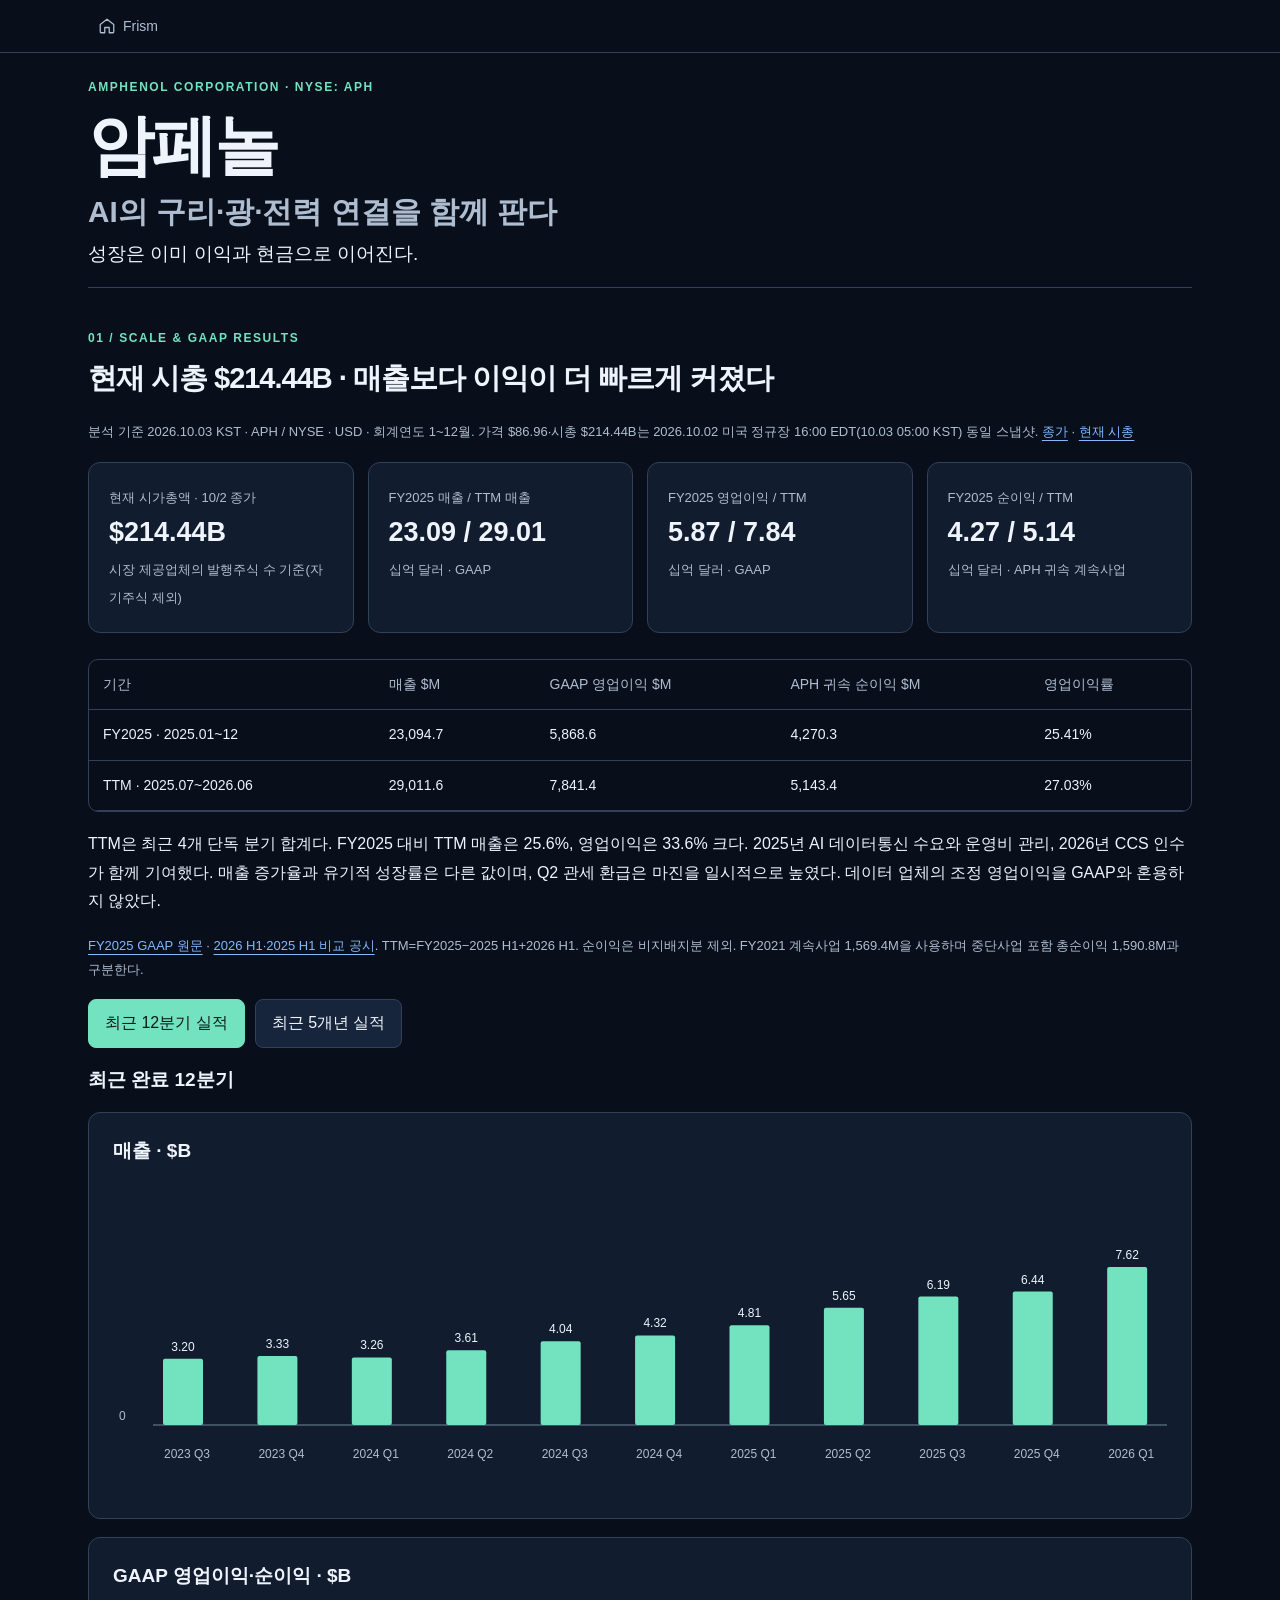
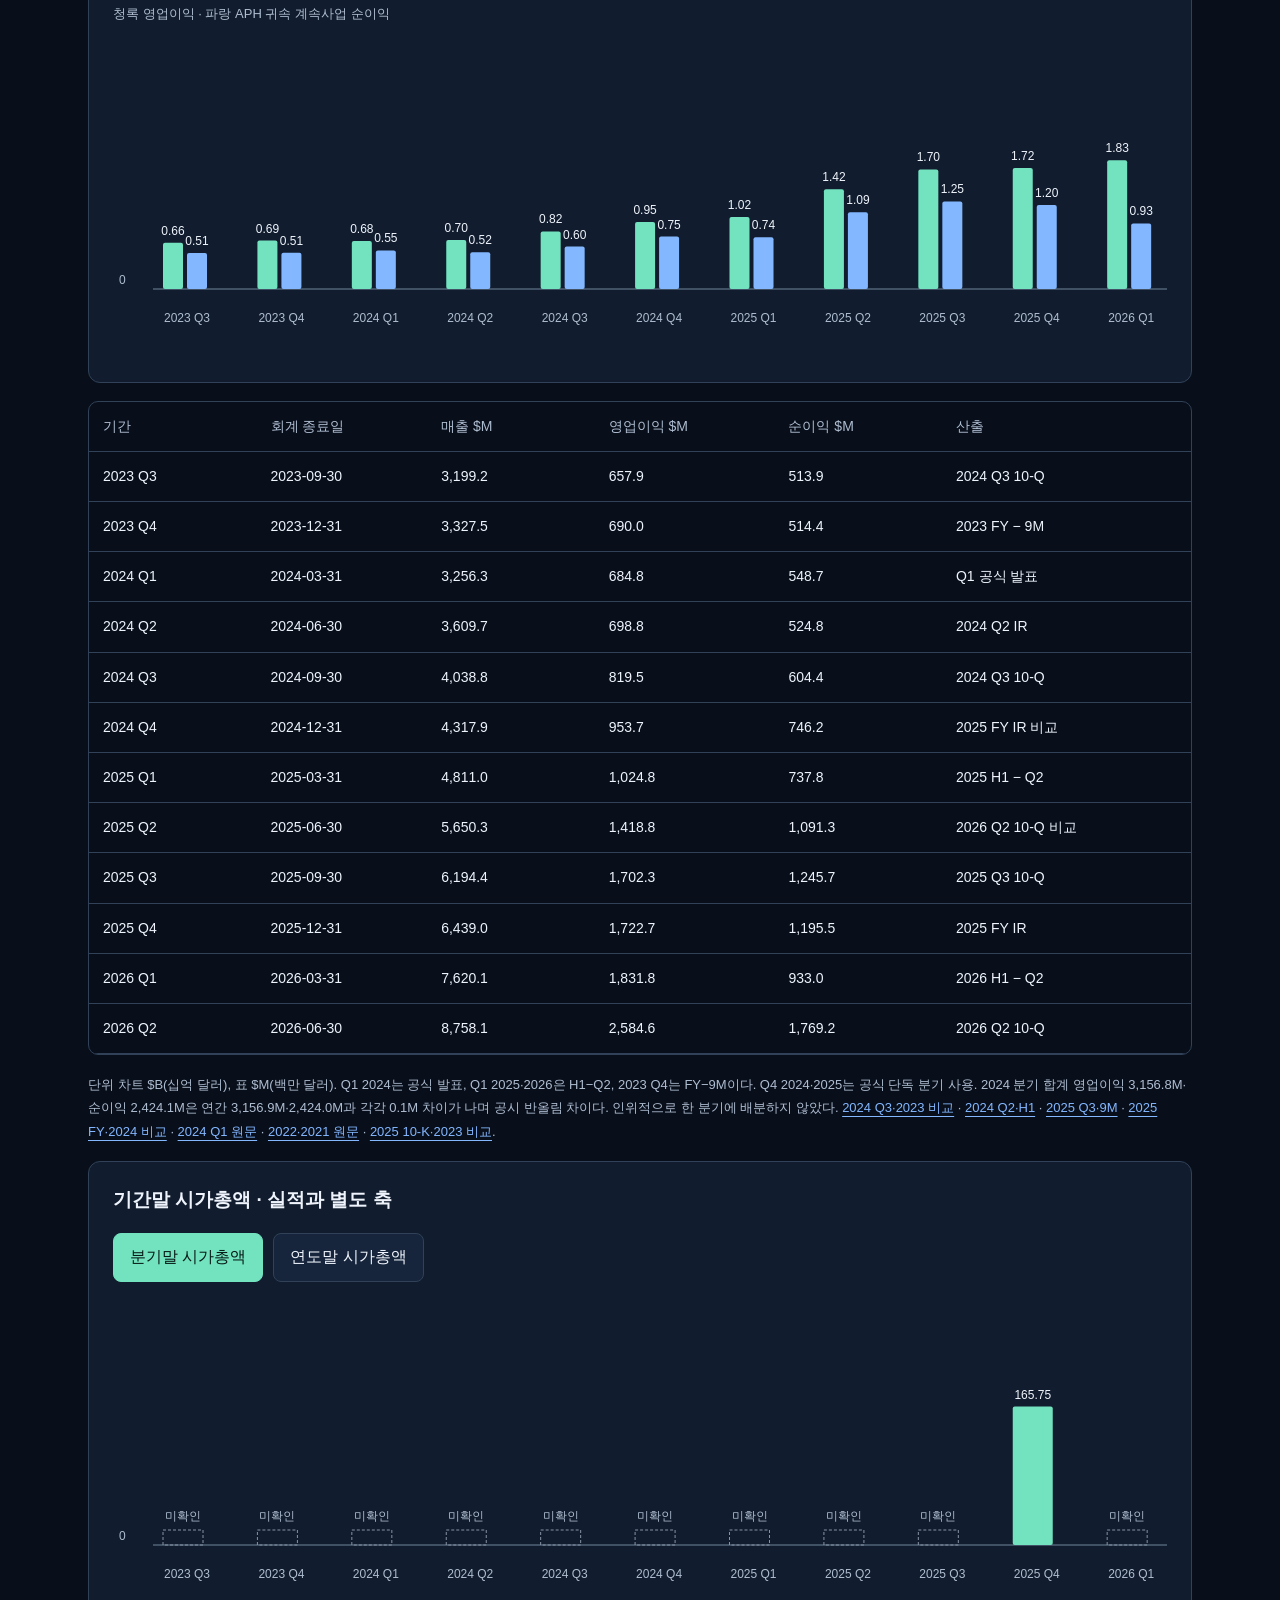
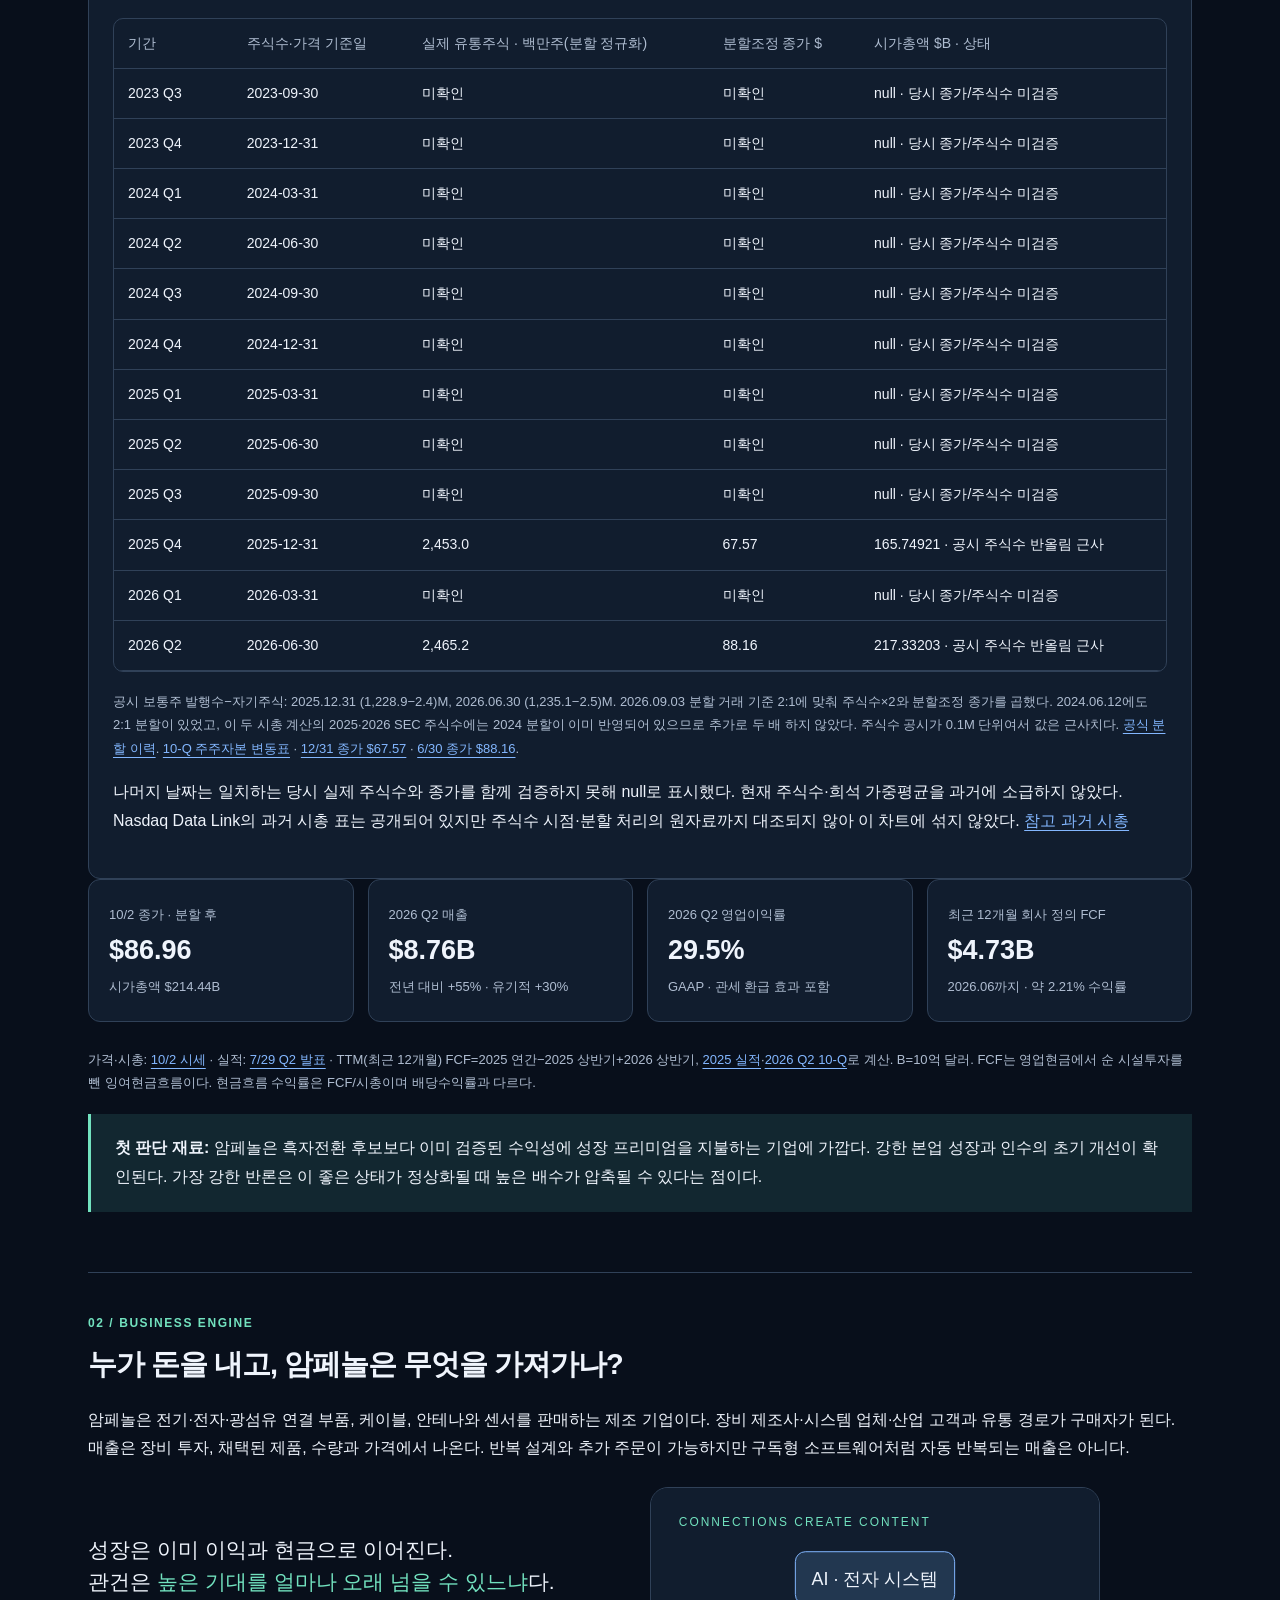
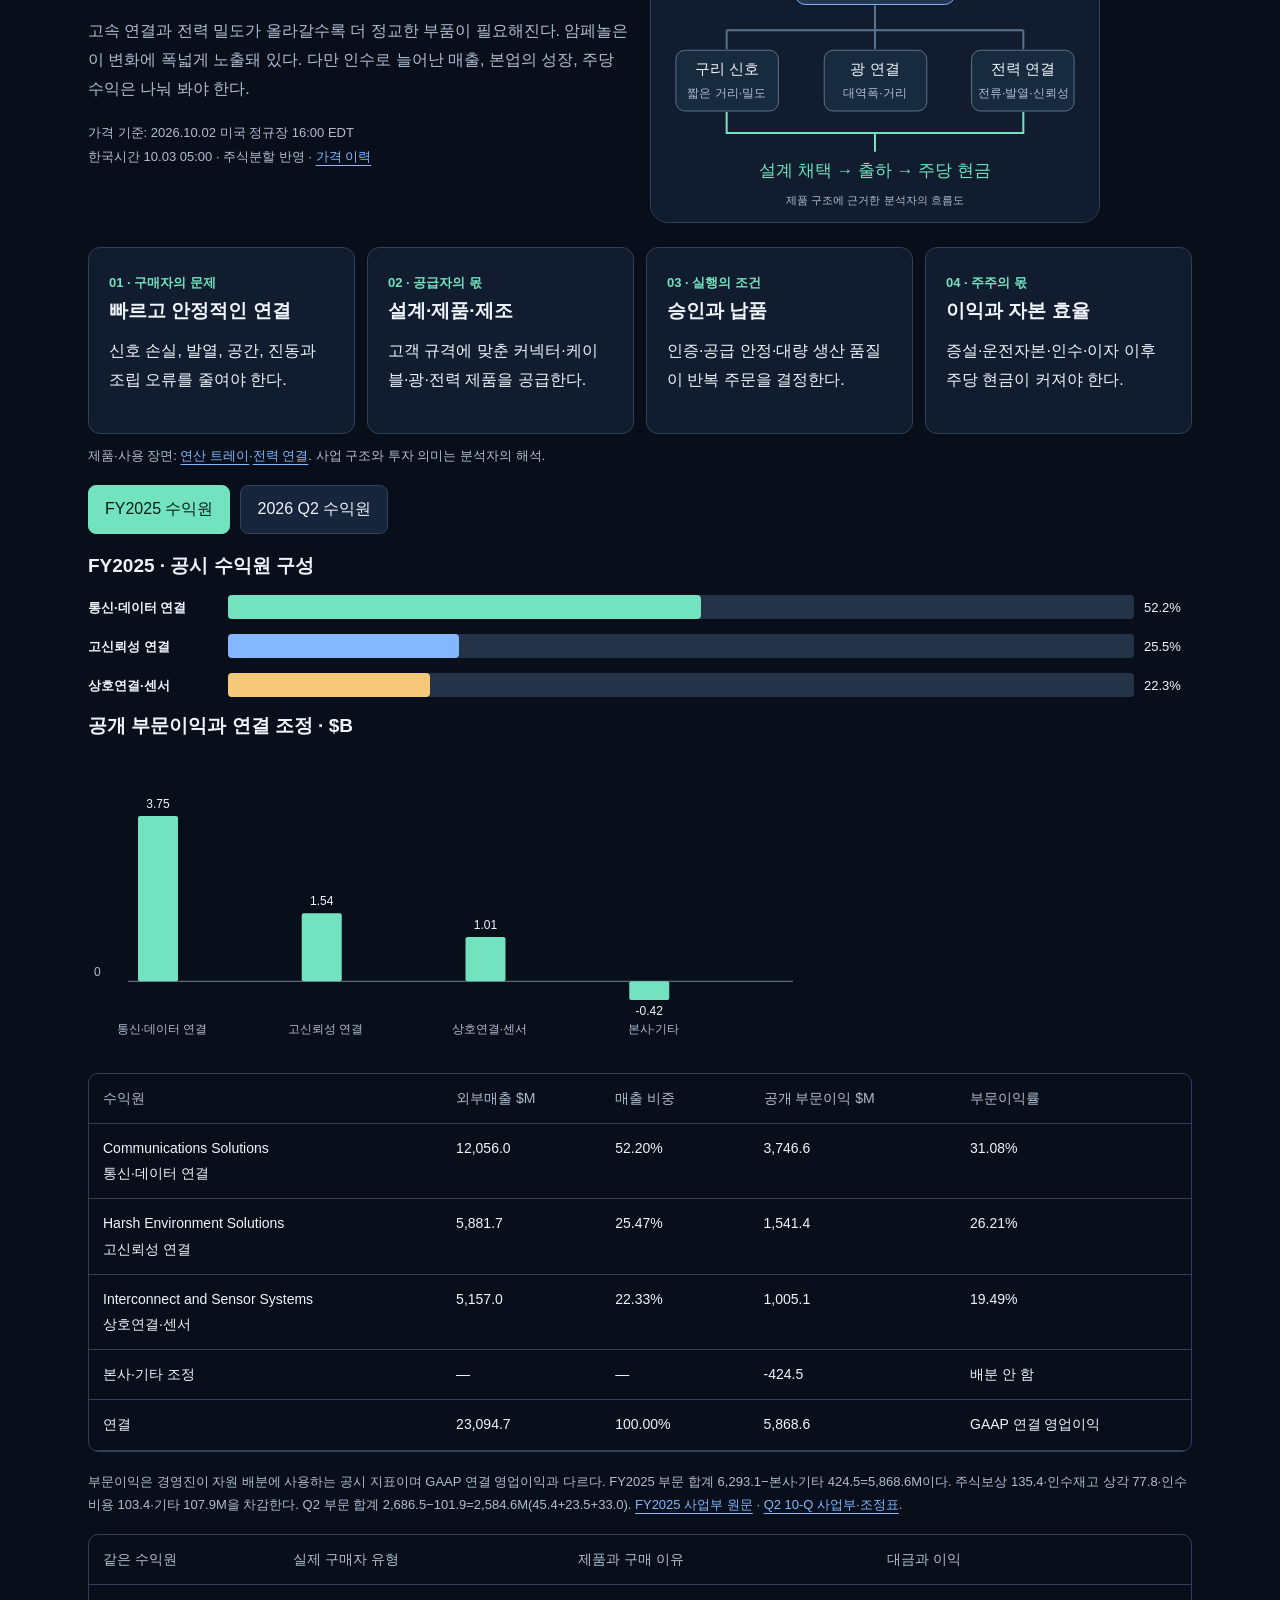
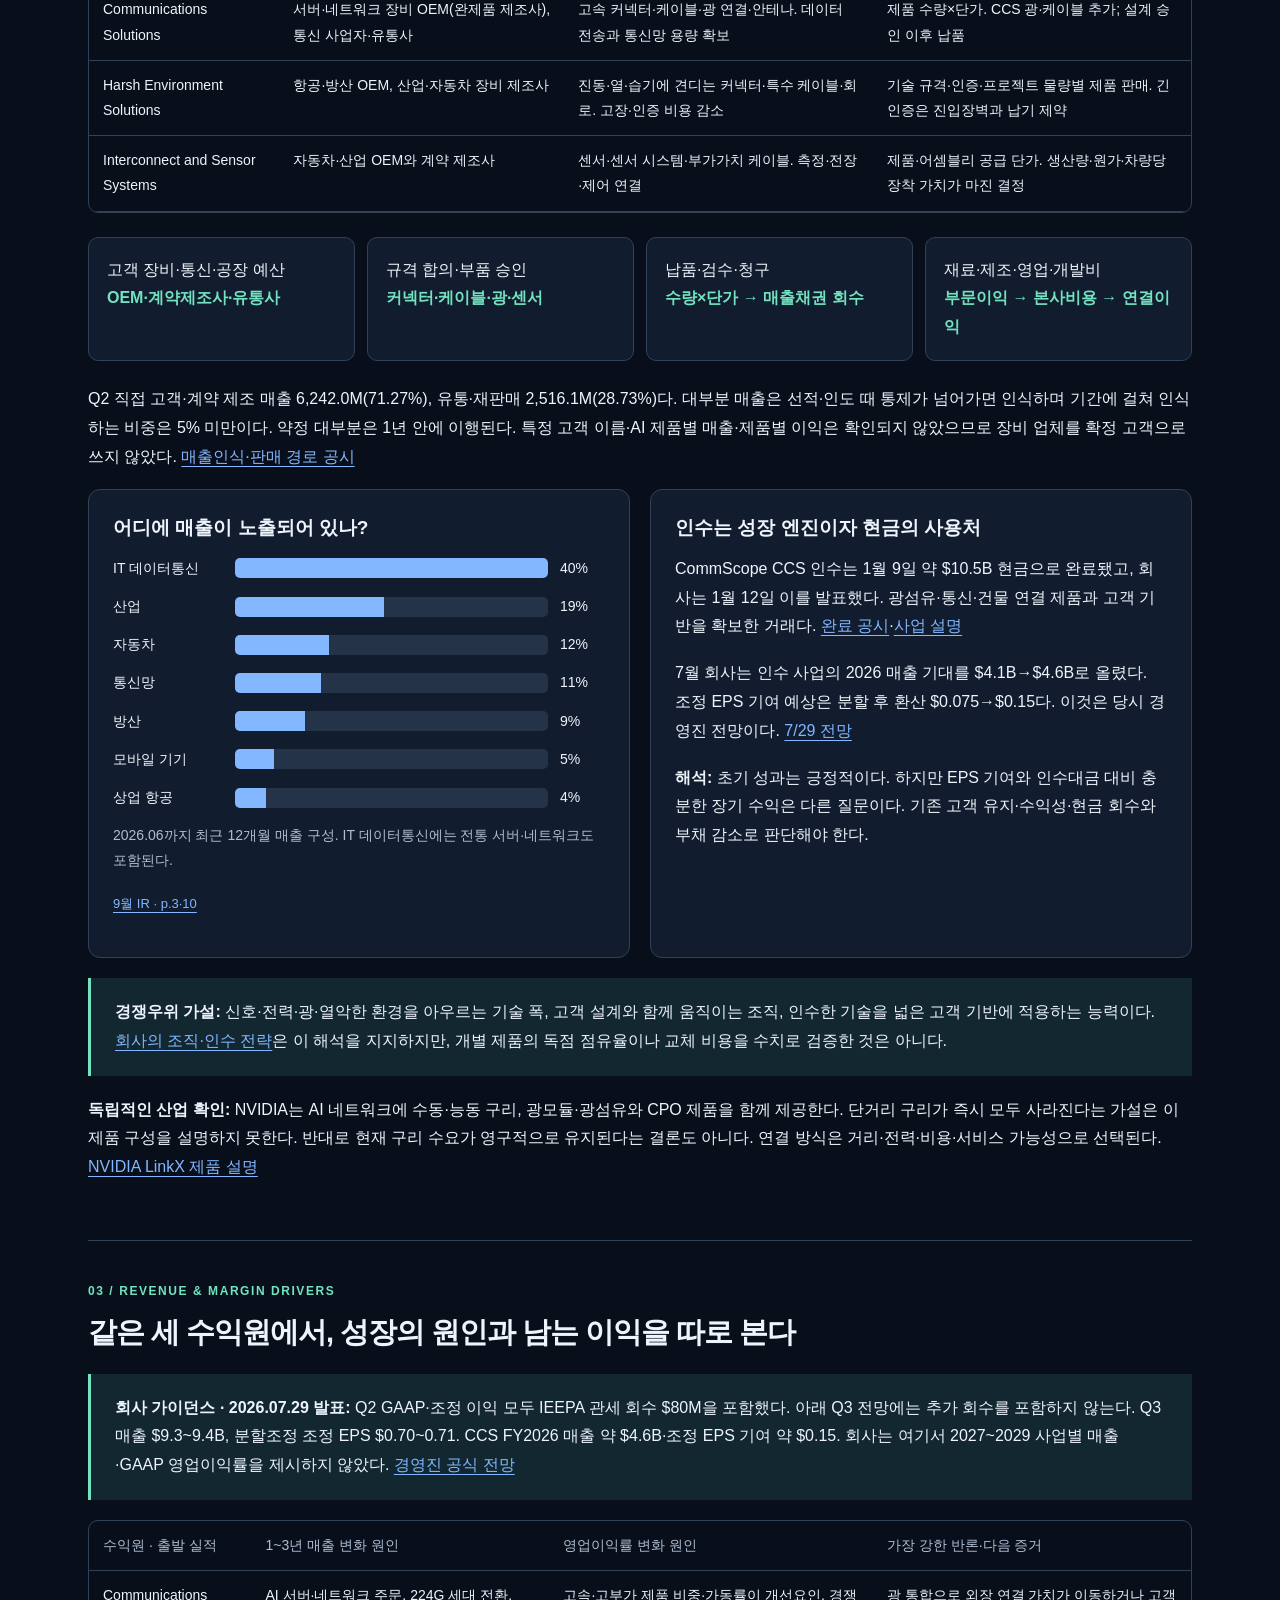
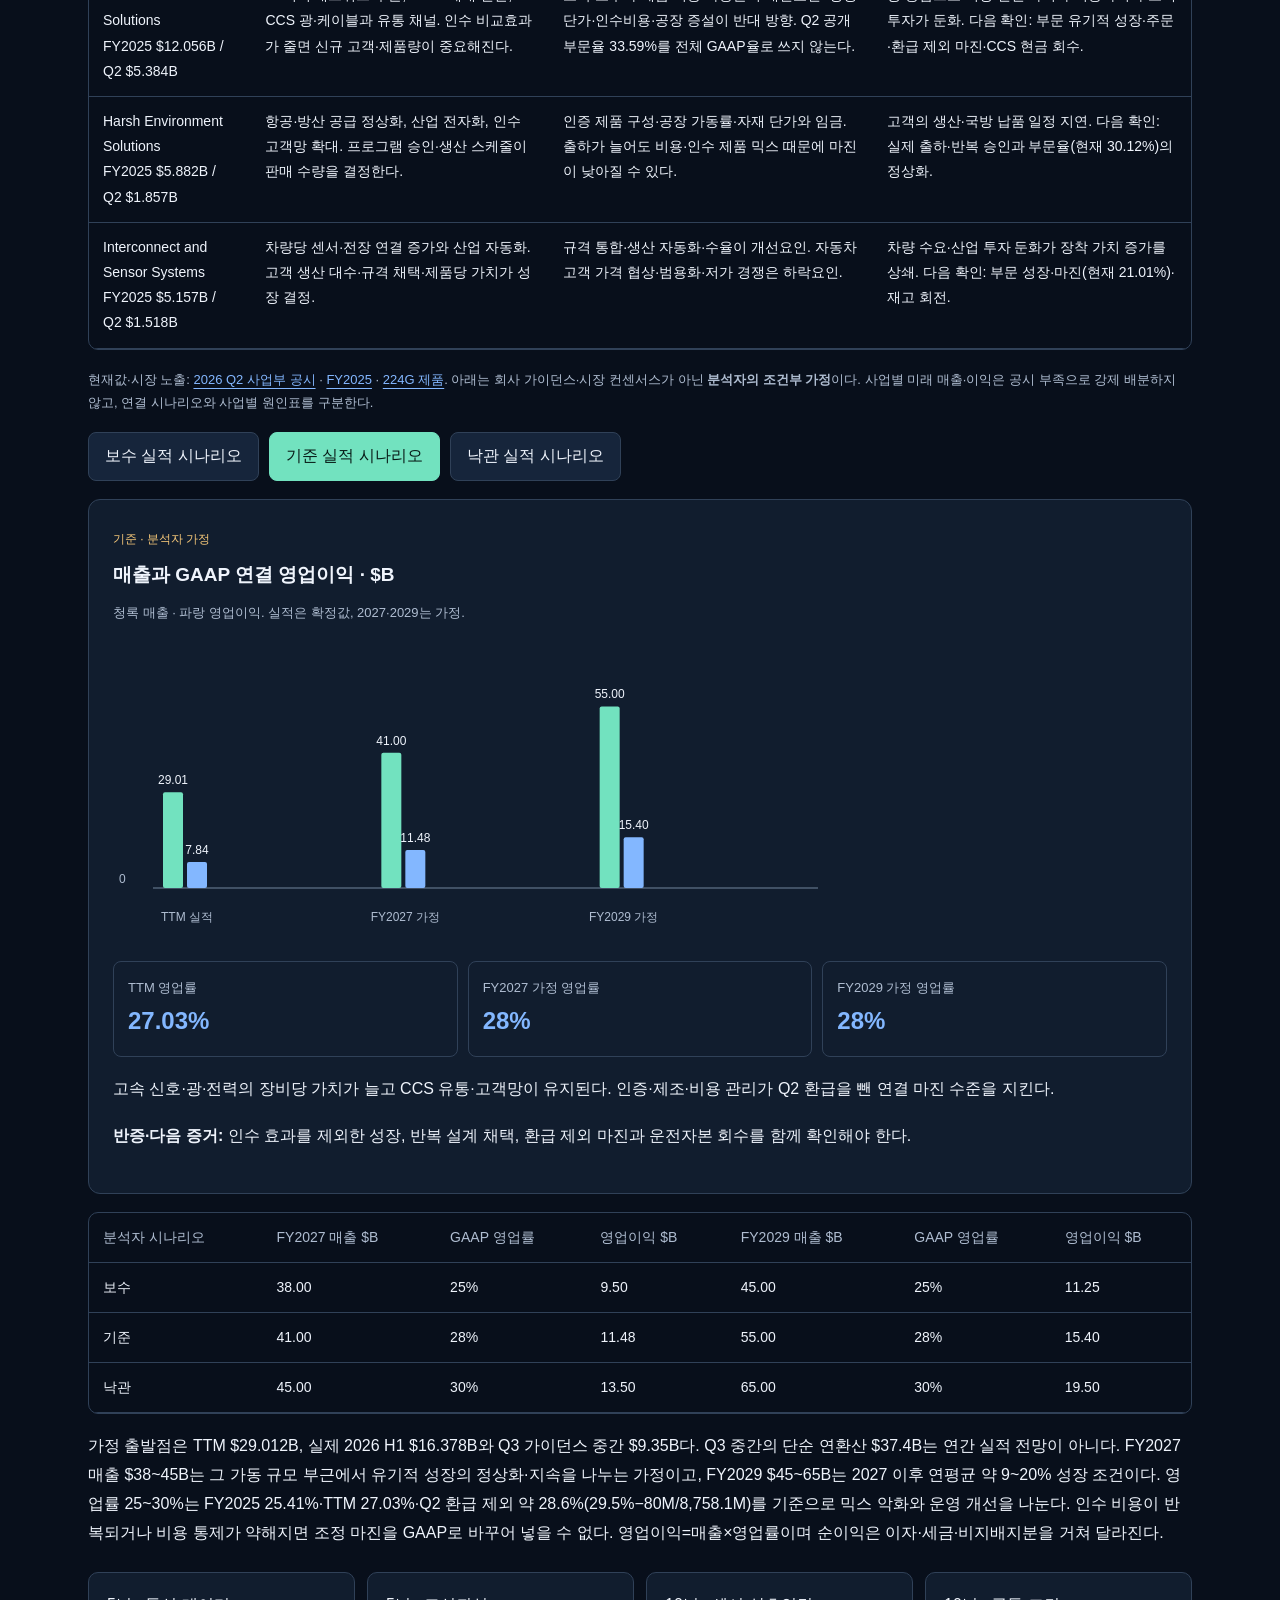
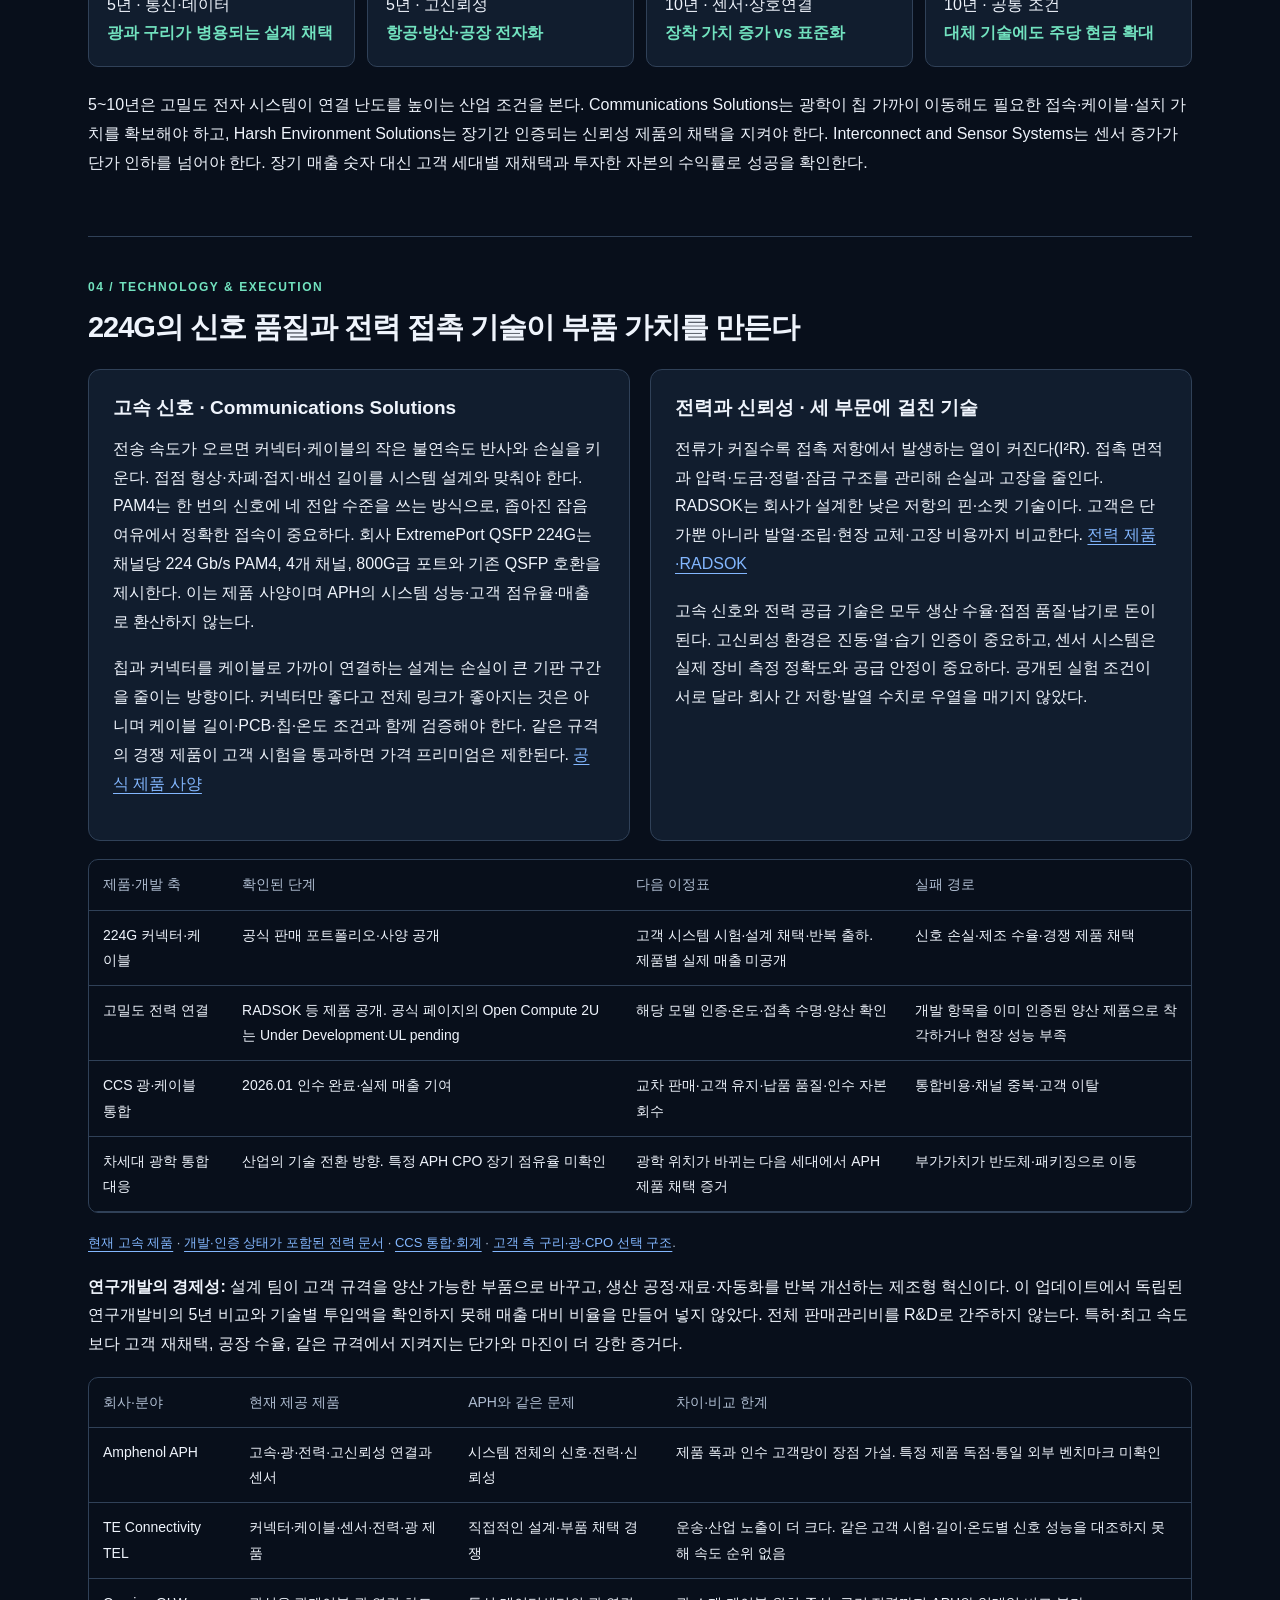
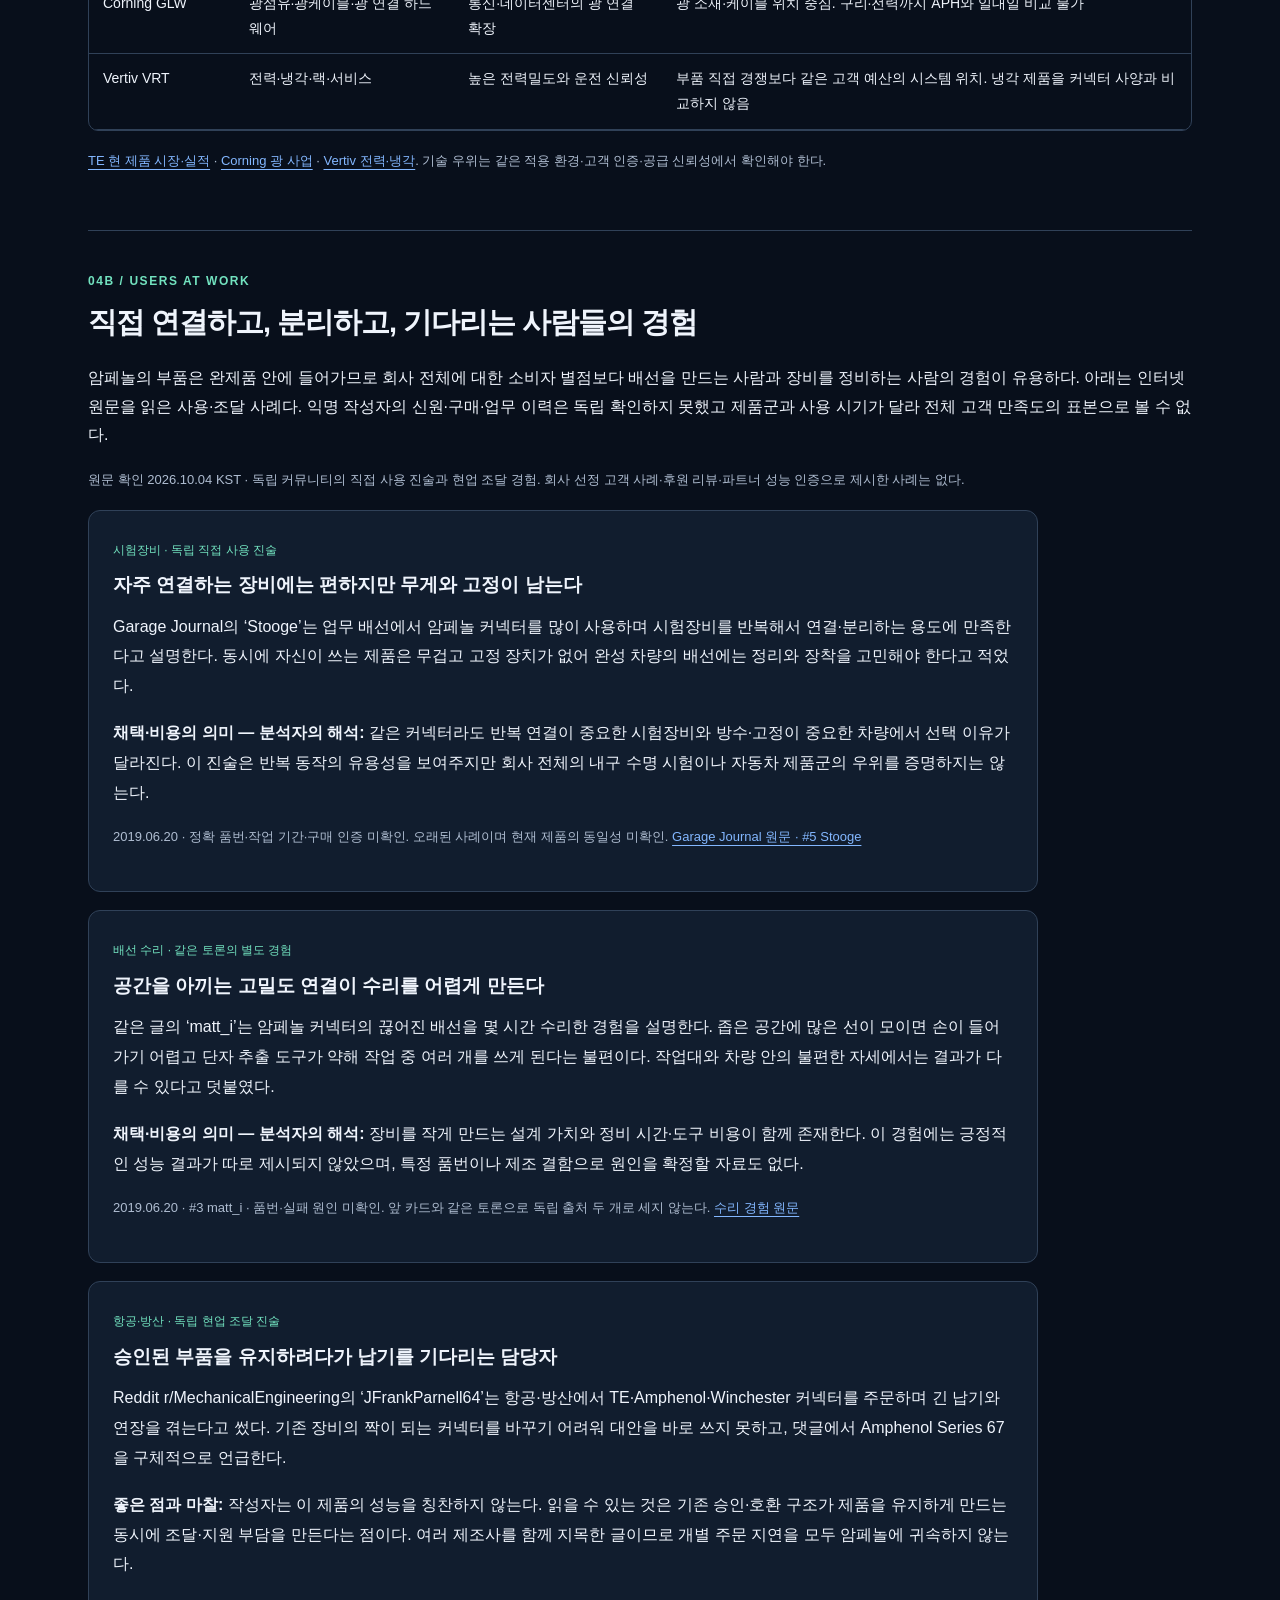
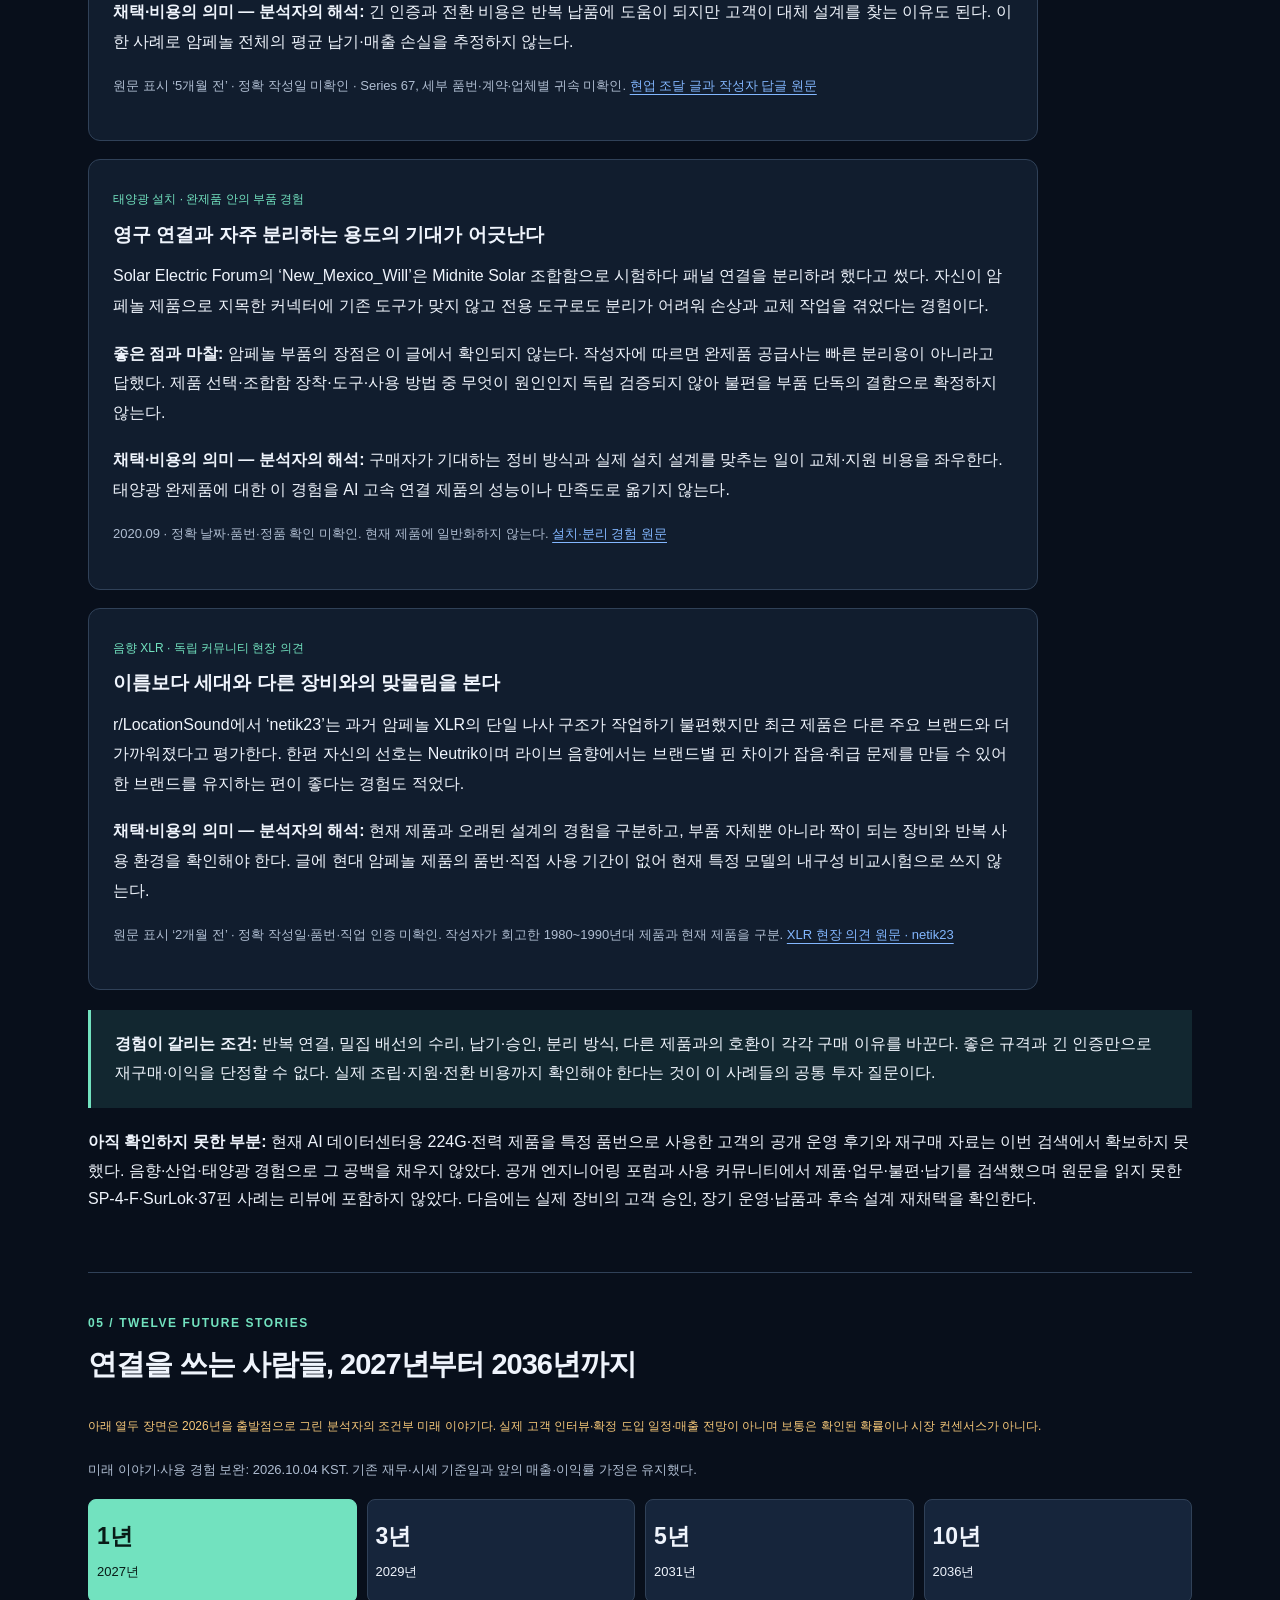
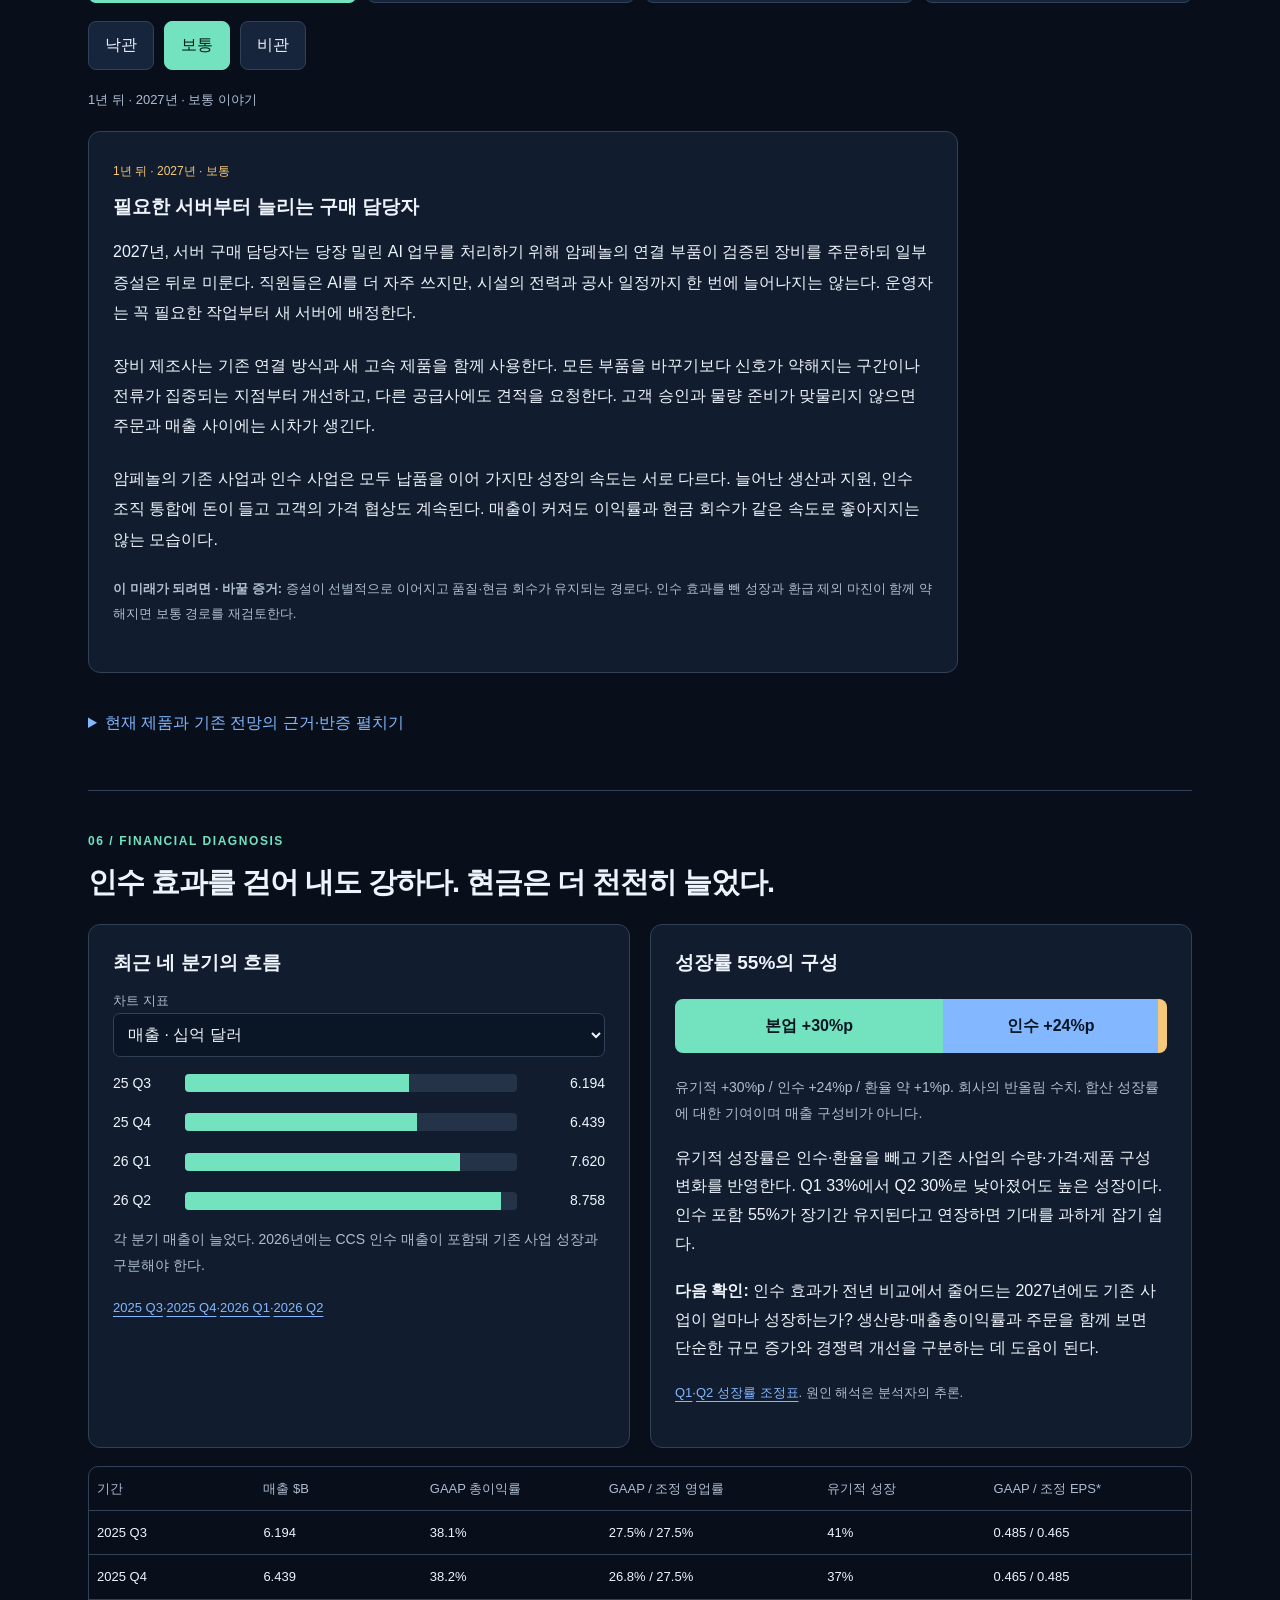
==== commit 82752b73: "Update remaining reports with future narratives and user experience evidence" ====
--- a/reports/amphenol-APH-2026-10-02.html
+++ b/reports/amphenol-APH-2026-10-02.html
@@ -17,6 +17,10 @@
 @media(min-width:701px){.aph-money-flow{grid-template-columns:repeat(4,1fr)}.aph-margin-strip{grid-template-columns:repeat(3,1fr)}#aph-scale .stats{grid-template-columns:repeat(4,1fr)}}
 @media(max-width:350px){.aph-segment-row{grid-template-columns:100px 1fr 42px;gap:6px}#aph-scale .stat{padding:12px}}
 @media print{.aph-period-panel,.aph-cap-panel,.aph-business-panel,.aph-scenario-panel{display:block!important}.aph-chart-scroll{overflow:visible}.aph-chart-scroll svg{width:100%!important;min-height:0}.aph-money-flow>div,.aph-margin-strip>div{background:white;border-color:#aaa;color:#111}.aph-money-flow b,.aph-margin-strip b{color:#111}.aph-segment-track{background:#eee}.aph-period-panel .card{break-inside:auto}.aph-chart-scroll svg text{font-size:14px}.aph-margin-strip{grid-template-columns:repeat(3,1fr)}}
+
+/* Future stories and primary user experience: scoped additions. */
+.future-story{max-width:870px}.future-story p{line-height:1.9;margin:16px 0 22px}.future-story[hidden]{display:none}.review-card{margin:18px 0;max-width:950px}.review-card p{line-height:1.85}.review-card a,.aph-future-evidence a{overflow-wrap:anywhere}.aph-future-evidence{margin-top:24px}.aph-future-evidence summary{cursor:pointer;padding:12px 0;min-height:44px;color:var(--blue)}.aph-evidence-card{margin:16px 0}.aph-evidence-card h4{font-size:18px;margin:0 0 12px}.future-controls button{min-height:44px}
+@media print{.future-story,.future-story[hidden]{display:block!important;max-width:none;break-inside:auto}.future-controls,#future-selection{display:none!important}.review-card{break-inside:auto;max-width:none}.aph-future-evidence{display:block}.aph-future-evidence summary{color:#111}.aph-evidence-card{break-inside:auto}}
 </style><link rel="stylesheet" href="../assets/site.css?v=2">
 <meta name="theme-color" content="#080f1b">
 <meta name="apple-mobile-web-app-capable" content="yes">
@@ -67,12 +71,19 @@
 <div class="aph-money-flow"><div>5년 · 통신·데이터<br><b>광과 구리가 병용되는 설계 채택</b></div><div>5년 · 고신뢰성<br><b>항공·방산·공장 전자화</b></div><div>10년 · 센서·상호연결<br><b>장착 가치 증가 vs 표준화</b></div><div>10년 · 공통 조건<br><b>대체 기술에도 주당 현금 확대</b></div></div><p>5~10년은 고밀도 전자 시스템이 연결 난도를 높이는 산업 조건을 본다. Communications Solutions는 광학이 칩 가까이 이동해도 필요한 접속·케이블·설치 가치를 확보해야 하고, Harsh Environment Solutions는 장기간 인증되는 신뢰성 제품의 채택을 지켜야 한다. Interconnect and Sensor Systems는 센서 증가가 단가 인하를 넘어야 한다. 장기 매출 숫자 대신 고객 세대별 재채택과 투자한 자본의 수익률로 성공을 확인한다.</p></section><section id="aph-technology"><div class="eyebrow">04 / TECHNOLOGY &amp; EXECUTION</div><h2>224G의 신호 품질과 전력 접촉 기술이 부품 가치를 만든다</h2><div class="grid"><article class="card"><h3>고속 신호 · Communications Solutions</h3><p>전송 속도가 오르면 커넥터·케이블의 작은 불연속도 반사와 손실을 키운다. 접점 형상·차폐·접지·배선 길이를 시스템 설계와 맞춰야 한다. PAM4는 한 번의 신호에 네 전압 수준을 쓰는 방식으로, 좁아진 잡음 여유에서 정확한 접속이 중요하다. 회사 ExtremePort QSFP 224G는 채널당 224 Gb/s PAM4, 4개 채널, 800G급 포트와 기존 QSFP 호환을 제시한다. 이는 제품 사양이며 APH의 시스템 성능·고객 점유율·매출로 환산하지 않는다.</p><p>칩과 커넥터를 케이블로 가까이 연결하는 설계는 손실이 큰 기판 구간을 줄이는 방향이다. 커넥터만 좋다고 전체 링크가 좋아지는 것은 아니며 케이블 길이·PCB·칩·온도 조건과 함께 검증해야 한다. 같은 규격의 경쟁 제품이 고객 시험을 통과하면 가격 프리미엄은 제한된다. <a href="https://www.amphenol-cs.com/224g-high-speed-solutions" target="_blank" rel="noopener noreferrer">공식 제품 사양</a></p></article><article class="card"><h3>전력과 신뢰성 · 세 부문에 걸친 기술</h3><p>전류가 커질수록 접촉 저항에서 발생하는 열이 커진다(I²R). 접촉 면적과 압력·도금·정렬·잠금 구조를 관리해 손실과 고장을 줄인다. RADSOK는 회사가 설계한 낮은 저항의 핀·소켓 기술이다. 고객은 단가뿐 아니라 발열·조립·현장 교체·고장 비용까지 비교한다. <a href="https://amphenol-ipc.com/products-2/power-connectors/" target="_blank" rel="noopener noreferrer">전력 제품·RADSOK</a></p><p>고속 신호와 전력 공급 기술은 모두 생산 수율·접점 품질·납기로 돈이 된다. 고신뢰성 환경은 진동·열·습기 인증이 중요하고, 센서 시스템은 실제 장비 측정 정확도와 공급 안정이 중요하다. 공개된 실험 조건이 서로 달라 회사 간 저항·발열 수치로 우열을 매기지 않았다.</p></article></div>
 <div class="table-scroll"><table aria-label="기술 단계와 검증"><thead><tr><th>제품·개발 축</th><th>확인된 단계</th><th>다음 이정표</th><th>실패 경로</th></tr></thead><tbody><tr><td>224G 커넥터·케이블</td><td>공식 판매 포트폴리오·사양 공개</td><td>고객 시스템 시험·설계 채택·반복 출하. 제품별 실제 매출 미공개</td><td>신호 손실·제조 수율·경쟁 제품 채택</td></tr><tr><td>고밀도 전력 연결</td><td>RADSOK 등 제품 공개. 공식 페이지의 Open Compute 2U는 Under Development·UL pending</td><td>해당 모델 인증·온도·접촉 수명·양산 확인</td><td>개발 항목을 이미 인증된 양산 제품으로 착각하거나 현장 성능 부족</td></tr><tr><td>CCS 광·케이블 통합</td><td>2026.01 인수 완료·실제 매출 기여</td><td>교차 판매·고객 유지·납품 품질·인수 자본 회수</td><td>통합비용·채널 중복·고객 이탈</td></tr><tr><td>차세대 광학 통합 대응</td><td>산업의 기술 전환 방향. 특정 APH CPO 장기 점유율 미확인</td><td>광학 위치가 바뀌는 다음 세대에서 APH 제품 채택 증거</td><td>부가가치가 반도체·패키징으로 이동</td></tr></tbody></table></div><p class="source"><a href="https://www.amphenol-cs.com/224g-high-speed-solutions" target="_blank" rel="noopener noreferrer">현재 고속 제품</a> · <a href="https://amphenol-ipc.com/products-2/power-connectors/" target="_blank" rel="noopener noreferrer">개발·인증 상태가 포함된 전력 문서</a> · <a href="https://www.sec.gov/Archives/edgar/data/820313/000110465926089194/aph-20260630x10q.htm" target="_blank" rel="noopener noreferrer">CCS 통합·회계</a> · <a href="https://www.nvidia.com/en-in/networking/interconnect/" target="_blank" rel="noopener noreferrer">고객 측 구리·광·CPO 선택 구조</a>.</p>
 <p><b>연구개발의 경제성:</b> 설계 팀이 고객 규격을 양산 가능한 부품으로 바꾸고, 생산 공정·재료·자동화를 반복 개선하는 제조형 혁신이다. 이 업데이트에서 독립된 연구개발비의 5년 비교와 기술별 투입액을 확인하지 못해 매출 대비 비율을 만들어 넣지 않았다. 전체 판매관리비를 R&amp;D로 간주하지 않는다. 특허·최고 속도보다 고객 재채택, 공장 수율, 같은 규격에서 지켜지는 단가와 마진이 더 강한 증거다.</p>
-<div class="table-scroll"><table aria-label="동일 고객 문제 경쟁 비교"><thead><tr><th>회사·분야</th><th>현재 제공 제품</th><th>APH와 같은 문제</th><th>차이·비교 한계</th></tr></thead><tbody><tr><td>Amphenol APH</td><td>고속·광·전력·고신뢰성 연결과 센서</td><td>시스템 전체의 신호·전력·신뢰성</td><td>제품 폭과 인수 고객망이 장점 가설. 특정 제품 독점·통일 외부 벤치마크 미확인</td></tr><tr><td>TE Connectivity TEL</td><td>커넥터·케이블·센서·전력·광 제품</td><td>직접적인 설계·부품 채택 경쟁</td><td>운송·산업 노출이 더 크다. 같은 고객 시험·길이·온도별 신호 성능을 대조하지 못해 속도 순위 없음</td></tr><tr><td>Corning GLW</td><td>광섬유·광케이블·광 연결 하드웨어</td><td>통신·데이터센터의 광 연결 확장</td><td>광 소재·케이블 위치 중심. 구리·전력까지 APH와 일대일 비교 불가</td></tr><tr><td>Vertiv VRT</td><td>전력·냉각·랙·서비스</td><td>높은 전력밀도와 운전 신뢰성</td><td>부품 직접 경쟁보다 같은 고객 예산의 시스템 위치. 냉각 제품을 커넥터 사양과 비교하지 않음</td></tr></tbody></table></div><p class="source"><a href="https://www.sec.gov/Archives/edgar/data/1385157/000110465926085589/tel-20260722xex99d1.htm" target="_blank" rel="noopener noreferrer">TE 현 제품 시장·실적</a> · <a href="https://investor.corning.com/news-and-events/news/news-details/2026/Cornings-Strong-Second-Quarter-2026-Financial-Results1-Demonstrate-Progress-on-Recently-Upgraded-Springboard-Plan/default.aspx" target="_blank" rel="noopener noreferrer">Corning 광 사업</a> · <a href="https://www.sec.gov/Archives/edgar/data/1674101/000162828026050323/q22026exhibit991vrt07292026.htm" target="_blank" rel="noopener noreferrer">Vertiv 전력·냉각</a>. 기술 우위는 같은 적용 환경·고객 인증·공급 신뢰성에서 확인해야 한다.</p></section><section id="future"><div class="eyebrow">05 / A FUTURE THAT WORKS</div><h2>성공한다면, 연결은 어떻게 달라질까?</h2><p class="tag assumption">아래는 제품·실행이 성공한다는 조건부 미래다. 확정된 회사 일정이나 매출 전망이 아니다.</p><p>AI 데이터센터 설계자는 GPU를 더 넣을수록 신호 품질과 전력 공급, 조립·수리의 어려움을 함께 해결해야 한다. 짧은 구간은 경제적인 구리 케이블을 쓰고, 더 먼 연결은 광섬유로 넘긴다. 전류가 커지는 부분에는 발열을 줄이고 안정적으로 접촉하는 전력 부품이 필요하다. 암페놀이 새 설계의 여러 연결 지점에 채택되면, 장비 수량뿐 아니라 장비 한 대에 들어가는 부품의 가치도 커질 수 있다.</p><p class="source">현재 제품 기반: <a href="https://www.amphenol-cs.com/224g-high-speed-solutions" target="_blank" rel="noopener noreferrer">224G 고속 연결</a>·<a href="https://www.amphenol-cs.com/applications/data-centers/compute-tray.html" target="_blank" rel="noopener noreferrer">AI 연산 트레이 연결</a>·<a href="https://amphenol-ipc.com/products-2/power-connectors/" target="_blank" rel="noopener noreferrer">전력 커넥터</a>. 구리와 광을 함께 쓰는 구조는 <a href="https://www.nvidia.com/en-in/networking/interconnect/" target="_blank" rel="noopener noreferrer">NVIDIA의 실제 연결 제품군</a>에서도 확인된다. 이는 암페놀의 특정 고객 계약이나 점유율을 확인한 자료는 아니다.</p>
-<div class="timeline" aria-label="미래 기간 선택"><button aria-label="1년 미래 전망" data-year="1" aria-pressed="true"><b>1년</b><small>2027 · 주문과 통합</small></button><button aria-label="3년 미래 전망" data-year="3" aria-pressed="false"><b>3년</b><small>2029 · 연결 가치의 증가</small></button><button aria-label="5년 미래 전망" data-year="5" aria-pressed="false"><b>5년</b><small>2031 · 전자화의 확산</small></button><button aria-label="10년 미래 전망" data-year="10" aria-pressed="false"><b>10년</b><small>2036 · 기술과 이익의 이동</small></button></div>
-<article class="card future-panel active" data-panel="1"><span class="tag assumption">1년 · 실적과 실행</span><h3>더 많이 받은 주문을, 제때 현금으로 바꾼다</h3><p>서버 제조사가 새 연산 트레이를 조립할 때 케이블·기판 커넥터·전력 연결을 함께 검증한다. 암페놀의 부품이 승인되고 공급이 안정적이면 고객은 다음 생산 물량에도 같은 제품군을 쓰게 된다. CommScope의 광섬유·케이블 사업은 연결 포트폴리오를 넓혀 줄 수 있다.</p><p><b>현재 사실:</b> Q2 주문 $10.7B, 수주/매출 비율 1.23배다. 이 비율은 한 분기에 받은 주문이 매출보다 많았다는 뜻이며, 취소 불가능한 장기 매출을 보장하지 않는다. <a href="https://investor.amphenol.com/news-and-events/news-details/2026/Amphenol-Reports-Record-Second-Quarter-2026-Results/default.aspx" target="_blank" rel="noopener noreferrer">Q2 발표</a></p><p><b>필요한 성취:</b> 납기·품질·공장 가동 안정, 인수 조직의 고객 유지, 재고와 매출채권의 회수. <b>생각을 바꿀 증거:</b> 주문이 출하로 전환되지 않거나, 성장 중에도 현금이 계속 묶이는 상황. 일정 지연과 영구적인 수요 상실을 구분해야 한다.</p></article>
-<article class="card future-panel" data-panel="3"><span class="tag assumption">3년 · 부품 가치와 반복 설계</span><h3>장비 한 대의 연결이 더 어렵고 더 중요해진다</h3><p>케이블을 꽂기만 하면 되는 문제에서, 높은 속도로 신호를 유지하고 더 좁은 공간에 더 많은 전력을 넣는 문제로 바뀐다. 224G는 한 신호 경로에서 초당 224기가비트급 전송을 지원하는 제품 수준을 뜻한다. 시스템 전체 대역폭이나 암페놀 매출과 같은 숫자는 아니다. 정밀한 연결을 제조·검증하는 능력이 고객 설계 과정에서 가치가 커지는 장면이다.</p><p><b>현재 근거:</b> 암페놀은 224G·차세대 PCIe 연결과 전력을 포함하는 제품군을 제공한다. PCIe는 컴퓨터 내부 부품 간 통신 규격이다. <a href="https://www.amphenol-cs.com/224g-high-speed-solutions" target="_blank" rel="noopener noreferrer">제품 원문</a></p><p><b>성공 경로:</b> 설계 채택→다음 세대 재채택→부품 판매액 증가→이익·현금 증가. <b>반증:</b> 대형 고객의 자체 설계, 경쟁사의 동일 규격 제품, 표준화에 따른 단가 인하. 제품 규격 지원만으로 독점이나 고마진을 추정하지 않는다.</p></article>
-<article class="card future-panel" data-panel="5"><span class="tag assumption">5년 · 산업의 전자화</span><h3>같은 연결 기술이 공장·항공·방산으로 확산된다</h3><p>산업 장비는 전력과 센서 신호가 늘어나고, 항공·방산 장비는 진동·온도·고장 비용이 큰 환경에서 안정적인 연결이 필요하다. 암페놀의 기술·현장 영업 조직이 여러 시장에 적용되면 데이터센터 투자 둔화를 일부 완충할 수 있다. 다만 AI 매출의 비중이 커질수록 회사 전체도 그 투자 사이클에 더 민감해진다.</p><p><b>현재 근거:</b> 최근 12개월 매출은 IT 데이터통신 40%, 산업 19%, 방산 9%, 자동차 12% 등으로 분산돼 있다. 이 비중은 미래 비중이나 전부 AI 매출을 뜻하지 않는다. <a href="https://s21.q4cdn.com/564806605/files/doc_events/2026/Sep/09/APH-Investor-Presentation-Sept-2026.pdf" target="_blank" rel="noopener noreferrer">9월 IR p.3·10</a></p><p><b>실현 조건:</b> 고객별 설계 채택과 인증, 생산 현지화, 비AI 사업의 수익성 유지. <b>반증:</b> 자동차·산업 경기 약화, 국방 예산·납품 지연, 원재료 비용을 가격에 반영하지 못하는 상황.</p></article>
-<article class="card future-panel" data-panel="10"><span class="tag assumption">10년 · 불확실성이 큰 장기 가설</span><h3>연결은 남아도 오늘의 부품과 마진은 달라진다</h3><p>전기·광학·전력의 연결 자체는 전자 시스템에 계속 필요하다. 그러나 광학을 칩 가까이에 통합하거나 패키지 안에서 연결하는 설계가 늘면 기존 케이블과 커넥터의 수량·단가·수혜 기업이 바뀔 수 있다. CPO는 광통신 부품을 통신 칩 가까이에 함께 배치하는 방식으로, 암페놀에는 광 포트폴리오의 기회와 기존 연결 가치의 이동 위험을 동시에 준다.</p><p><b>실현 조건:</b> 다음 구조에서도 채택되는 제품과 인수·개발의 자본 효율. <b>반증:</b> 연결의 부가가치가 반도체·패키징·시스템 업체로 옮겨 가고 암페놀은 범용 제조 비중이 커지는 상황. 구리와 광을 모두 보유했다는 이유만으로 기술 전환의 피해가 상쇄된다고 보장하지 않는다.</p><p>이 기간의 시장점유율·매출·주가를 신뢰할 근거는 부족하다. 정밀한 10년 목표가 대신 매 세대의 설계 채택과 주당 현금 창출을 확인하는 것이 더 유용하다.</p></article></section>
+<div class="table-scroll"><table aria-label="동일 고객 문제 경쟁 비교"><thead><tr><th>회사·분야</th><th>현재 제공 제품</th><th>APH와 같은 문제</th><th>차이·비교 한계</th></tr></thead><tbody><tr><td>Amphenol APH</td><td>고속·광·전력·고신뢰성 연결과 센서</td><td>시스템 전체의 신호·전력·신뢰성</td><td>제품 폭과 인수 고객망이 장점 가설. 특정 제품 독점·통일 외부 벤치마크 미확인</td></tr><tr><td>TE Connectivity TEL</td><td>커넥터·케이블·센서·전력·광 제품</td><td>직접적인 설계·부품 채택 경쟁</td><td>운송·산업 노출이 더 크다. 같은 고객 시험·길이·온도별 신호 성능을 대조하지 못해 속도 순위 없음</td></tr><tr><td>Corning GLW</td><td>광섬유·광케이블·광 연결 하드웨어</td><td>통신·데이터센터의 광 연결 확장</td><td>광 소재·케이블 위치 중심. 구리·전력까지 APH와 일대일 비교 불가</td></tr><tr><td>Vertiv VRT</td><td>전력·냉각·랙·서비스</td><td>높은 전력밀도와 운전 신뢰성</td><td>부품 직접 경쟁보다 같은 고객 예산의 시스템 위치. 냉각 제품을 커넥터 사양과 비교하지 않음</td></tr></tbody></table></div><p class="source"><a href="https://www.sec.gov/Archives/edgar/data/1385157/000110465926085589/tel-20260722xex99d1.htm" target="_blank" rel="noopener noreferrer">TE 현 제품 시장·실적</a> · <a href="https://investor.corning.com/news-and-events/news/news-details/2026/Cornings-Strong-Second-Quarter-2026-Financial-Results1-Demonstrate-Progress-on-Recently-Upgraded-Springboard-Plan/default.aspx" target="_blank" rel="noopener noreferrer">Corning 광 사업</a> · <a href="https://www.sec.gov/Archives/edgar/data/1674101/000162828026050323/q22026exhibit991vrt07292026.htm" target="_blank" rel="noopener noreferrer">Vertiv 전력·냉각</a>. 기술 우위는 같은 적용 환경·고객 인증·공급 신뢰성에서 확인해야 한다.</p></section><section id="user-reviews"><div class="eyebrow">04B / USERS AT WORK</div><h2>직접 연결하고, 분리하고, 기다리는 사람들의 경험</h2><p>암페놀의 부품은 완제품 안에 들어가므로 회사 전체에 대한 소비자 별점보다 배선을 만드는 사람과 장비를 정비하는 사람의 경험이 유용하다. 아래는 인터넷 원문을 읽은 사용·조달 사례다. 익명 작성자의 신원·구매·업무 이력은 독립 확인하지 못했고 제품군과 사용 시기가 달라 전체 고객 만족도의 표본으로 볼 수 없다.</p><p class="source">원문 확인 2026.10.04 KST · 독립 커뮤니티의 직접 사용 진술과 현업 조달 경험. 회사 선정 고객 사례·후원 리뷰·파트너 성능 인증으로 제시한 사례는 없다.</p>
+<article class="card review-card"><span class="tag">시험장비 · 독립 직접 사용 진술</span><h3>자주 연결하는 장비에는 편하지만 무게와 고정이 남는다</h3><p>Garage Journal의 ‘Stooge’는 업무 배선에서 암페놀 커넥터를 많이 사용하며 시험장비를 반복해서 연결·분리하는 용도에 만족한다고 설명한다. 동시에 자신이 쓰는 제품은 무겁고 고정 장치가 없어 완성 차량의 배선에는 정리와 장착을 고민해야 한다고 적었다.</p><p><b>채택·비용의 의미 — 분석자의 해석:</b> 같은 커넥터라도 반복 연결이 중요한 시험장비와 방수·고정이 중요한 차량에서 선택 이유가 달라진다. 이 진술은 반복 동작의 유용성을 보여주지만 회사 전체의 내구 수명 시험이나 자동차 제품군의 우위를 증명하지는 않는다.</p><p class="source">2019.06.20 · 정확 품번·작업 기간·구매 인증 미확인. 오래된 사례이며 현재 제품의 동일성 미확인. <a href="https://www.garagejournal.com/forum/threads/restock-weatherpack-supplies-or-switch-to-something-different.424047/" target="_blank" rel="noopener noreferrer">Garage Journal 원문 · #5 Stooge</a></p></article>
+<article class="card review-card"><span class="tag">배선 수리 · 같은 토론의 별도 경험</span><h3>공간을 아끼는 고밀도 연결이 수리를 어렵게 만든다</h3><p>같은 글의 ‘matt_i’는 암페놀 커넥터의 끊어진 배선을 몇 시간 수리한 경험을 설명한다. 좁은 공간에 많은 선이 모이면 손이 들어가기 어렵고 단자 추출 도구가 약해 작업 중 여러 개를 쓰게 된다는 불편이다. 작업대와 차량 안의 불편한 자세에서는 결과가 다를 수 있다고 덧붙였다.</p><p><b>채택·비용의 의미 — 분석자의 해석:</b> 장비를 작게 만드는 설계 가치와 정비 시간·도구 비용이 함께 존재한다. 이 경험에는 긍정적인 성능 결과가 따로 제시되지 않았으며, 특정 품번이나 제조 결함으로 원인을 확정할 자료도 없다.</p><p class="source">2019.06.20 · #3 matt_i · 품번·실패 원인 미확인. 앞 카드와 같은 토론으로 독립 출처 두 개로 세지 않는다. <a href="https://www.garagejournal.com/forum/threads/restock-weatherpack-supplies-or-switch-to-something-different.424047/" target="_blank" rel="noopener noreferrer">수리 경험 원문</a></p></article>
+<article class="card review-card"><span class="tag">항공·방산 · 독립 현업 조달 진술</span><h3>승인된 부품을 유지하려다가 납기를 기다리는 담당자</h3><p>Reddit r/MechanicalEngineering의 ‘JFrankParnell64’는 항공·방산에서 TE·Amphenol·Winchester 커넥터를 주문하며 긴 납기와 연장을 겪는다고 썼다. 기존 장비의 짝이 되는 커넥터를 바꾸기 어려워 대안을 바로 쓰지 못하고, 댓글에서 Amphenol Series 67을 구체적으로 언급한다.</p><p><b>좋은 점과 마찰:</b> 작성자는 이 제품의 성능을 칭찬하지 않는다. 읽을 수 있는 것은 기존 승인·호환 구조가 제품을 유지하게 만드는 동시에 조달·지원 부담을 만든다는 점이다. 여러 제조사를 함께 지목한 글이므로 개별 주문 지연을 모두 암페놀에 귀속하지 않는다.</p><p><b>채택·비용의 의미 — 분석자의 해석:</b> 긴 인증과 전환 비용은 반복 납품에 도움이 되지만 고객이 대체 설계를 찾는 이유도 된다. 이 한 사례로 암페놀 전체의 평균 납기·매출 손실을 추정하지 않는다.</p><p class="source">원문 표시 ‘5개월 전’ · 정확 작성일 미확인 · Series 67, 세부 품번·계약·업체별 귀속 미확인. <a href="https://www.reddit.com/r/MechanicalEngineering/comments/1sq317g/are_connectors_a_major_issue_for_others/" target="_blank" rel="noopener noreferrer">현업 조달 글과 작성자 답글 원문</a></p></article>
+<article class="card review-card"><span class="tag">태양광 설치 · 완제품 안의 부품 경험</span><h3>영구 연결과 자주 분리하는 용도의 기대가 어긋난다</h3><p>Solar Electric Forum의 ‘New_Mexico_Will’은 Midnite Solar 조합함으로 시험하다 패널 연결을 분리하려 했다고 썼다. 자신이 암페놀 제품으로 지목한 커넥터에 기존 도구가 맞지 않고 전용 도구로도 분리가 어려워 손상과 교체 작업을 겪었다는 경험이다.</p><p><b>좋은 점과 마찰:</b> 암페놀 부품의 장점은 이 글에서 확인되지 않는다. 작성자에 따르면 완제품 공급사는 빠른 분리용이 아니라고 답했다. 제품 선택·조합함 장착·도구·사용 방법 중 무엇이 원인인지 독립 검증되지 않아 불편을 부품 단독의 결함으로 확정하지 않는다.</p><p><b>채택·비용의 의미 — 분석자의 해석:</b> 구매자가 기대하는 정비 방식과 실제 설치 설계를 맞추는 일이 교체·지원 비용을 좌우한다. 태양광 완제품에 대한 이 경험을 AI 고속 연결 제품의 성능이나 만족도로 옮기지 않는다.</p><p class="source">2020.09 · 정확 날짜·품번·정품 확인 미확인. 현재 제품에 일반화하지 않는다. <a href="https://forum.solar-electric.com/discussion/356121/amphenol-makes-me-need-alcohol" target="_blank" rel="noopener noreferrer">설치·분리 경험 원문</a></p></article>
+<article class="card review-card"><span class="tag">음향 XLR · 독립 커뮤니티 현장 의견</span><h3>이름보다 세대와 다른 장비와의 맞물림을 본다</h3><p>r/LocationSound에서 ‘netik23’는 과거 암페놀 XLR의 단일 나사 구조가 작업하기 불편했지만 최근 제품은 다른 주요 브랜드와 더 가까워졌다고 평가한다. 한편 자신의 선호는 Neutrik이며 라이브 음향에서는 브랜드별 핀 차이가 잡음·취급 문제를 만들 수 있어 한 브랜드를 유지하는 편이 좋다는 경험도 적었다.</p><p><b>채택·비용의 의미 — 분석자의 해석:</b> 현재 제품과 오래된 설계의 경험을 구분하고, 부품 자체뿐 아니라 짝이 되는 장비와 반복 사용 환경을 확인해야 한다. 글에 현대 암페놀 제품의 품번·직접 사용 기간이 없어 현재 특정 모델의 내구성 비교시험으로 쓰지 않는다.</p><p class="source">원문 표시 ‘2개월 전’ · 정확 작성일·품번·직업 인증 미확인. 작성자가 회고한 1980~1990년대 제품과 현재 제품을 구분. <a href="https://www.reddit.com/r/LocationSound/comments/1udlox1/are_amphenol_xlr_connectors_good/" target="_blank" rel="noopener noreferrer">XLR 현장 의견 원문 · netik23</a></p></article>
+<div class="callout"><b>경험이 갈리는 조건:</b> 반복 연결, 밀집 배선의 수리, 납기·승인, 분리 방식, 다른 제품과의 호환이 각각 구매 이유를 바꾼다. 좋은 규격과 긴 인증만으로 재구매·이익을 단정할 수 없다. 실제 조립·지원·전환 비용까지 확인해야 한다는 것이 이 사례들의 공통 투자 질문이다.</div><p><b>아직 확인하지 못한 부분:</b> 현재 AI 데이터센터용 224G·전력 제품을 특정 품번으로 사용한 고객의 공개 운영 후기와 재구매 자료는 이번 검색에서 확보하지 못했다. 음향·산업·태양광 경험으로 그 공백을 채우지 않았다. 공개 엔지니어링 포럼과 사용 커뮤니티에서 제품·업무·불편·납기를 검색했으며 원문을 읽지 못한 SP-4-F·SurLok·37핀 사례는 리뷰에 포함하지 않았다. 다음에는 실제 장비의 고객 승인, 장기 운영·납품과 후속 설계 재채택을 확인한다.</p></section>
+<section id="future"><div class="eyebrow">05 / TWELVE FUTURE STORIES</div><h2>연결을 쓰는 사람들, 2027년부터 2036년까지</h2><p class="tag assumption">아래 열두 장면은 2026년을 출발점으로 그린 분석자의 조건부 미래 이야기다. 실제 고객 인터뷰·확정 도입 일정·매출 전망이 아니며 보통은 확인된 확률이나 시장 컨센서스가 아니다.</p><p class="source">미래 이야기·사용 경험 보완: 2026.10.04 KST. 기존 재무·시세 기준일과 앞의 매출·이익률 가정은 유지했다.</p><div class="timeline future-controls" aria-label="미래 기간 선택"><button type="button" data-period="1" data-year="1" aria-pressed="true"><b>1년</b><small>2027년</small></button><button type="button" data-period="3" data-year="3" aria-pressed="false"><b>3년</b><small>2029년</small></button><button type="button" data-period="5" data-year="5" aria-pressed="false"><b>5년</b><small>2031년</small></button><button type="button" data-period="10" data-year="10" aria-pressed="false"><b>10년</b><small>2036년</small></button></div><div class="controls future-controls" aria-label="미래 관점 선택"><button type="button" data-future-view="bull" aria-pressed="false">낙관</button><button type="button" data-future-view="base" aria-pressed="true">보통</button><button type="button" data-future-view="bear" aria-pressed="false">비관</button></div><p id="future-selection" class="source" role="status" aria-live="polite">1년 뒤 · 2027년 · 보통 이야기</p><article class="card future-panel future-story" data-panel="1" data-future-period="1" data-future-perspective="bull" hidden><span class="tag assumption">1년 뒤 · 2027년 · 낙관</span><h3>주문한 서버를 예정대로 설치하는 운영자</h3><p>2027년, 데이터센터 운영자는 새 AI 서비스를 제때 열기 위해 암페놀의 고속 케이블과 전력 커넥터가 들어간 서버를 설치한다. 이용자는 검색과 문서 작업을 AI에 맡기고, 현장은 늘어난 요청을 처리할 서버를 준비한다. 연결 부품이 제때 도착하고 조립 과정이 안정되면서 장비를 창고에 세워 두는 시간이 줄어든다.</p><p>서버 제조사는 케이블의 전송 성능뿐 아니라 조립 속도와 교체 편의도 함께 확인한다. 짧은 거리는 구리, 더 먼 거리는 광섬유를 사용하며 서로 다른 연결을 한 장비 안에서 맞춘다. 검증을 통과한 부품은 후속 생산에도 쓰여 공급사와 설계를 다시 논의하는 수고를 덜어 준다.</p><p>암페놀은 승인된 부품을 추가 생산 물량에 공급하고, 인수한 광·케이블 사업의 고객도 유지한다. 납품이 늘면서 매출이 커지고, 품질 문제와 긴급 대응 비용을 억제한 공장에는 이익이 남는다. 이미 받은 주문을 실제 출하와 대금 회수로 바꾸는 일이 이 낙관 장면의 중심이다.</p><p class="source"><b>이 미래가 되려면 · 바꿀 증거:</b> 안정적인 납품·양산·인수 고객 유지가 필요하다. 주문 대비 출하가 늦어지고 재고·채권만 늘면 이 이야기를 바꾼다.</p></article><article class="card future-panel future-story active" data-panel="1" data-future-period="1" data-future-perspective="base"><span class="tag assumption">1년 뒤 · 2027년 · 보통</span><h3>필요한 서버부터 늘리는 구매 담당자</h3><p>2027년, 서버 구매 담당자는 당장 밀린 AI 업무를 처리하기 위해 암페놀의 연결 부품이 검증된 장비를 주문하되 일부 증설은 뒤로 미룬다. 직원들은 AI를 더 자주 쓰지만, 시설의 전력과 공사 일정까지 한 번에 늘어나지는 않는다. 운영자는 꼭 필요한 작업부터 새 서버에 배정한다.</p><p>장비 제조사는 기존 연결 방식과 새 고속 제품을 함께 사용한다. 모든 부품을 바꾸기보다 신호가 약해지는 구간이나 전류가 집중되는 지점부터 개선하고, 다른 공급사에도 견적을 요청한다. 고객 승인과 물량 준비가 맞물리지 않으면 주문과 매출 사이에는 시차가 생긴다.</p><p>암페놀의 기존 사업과 인수 사업은 모두 납품을 이어 가지만 성장의 속도는 서로 다르다. 늘어난 생산과 지원, 인수 조직 통합에 돈이 들고 고객의 가격 협상도 계속된다. 매출이 커져도 이익률과 현금 회수가 같은 속도로 좋아지지는 않는 모습이다.</p><p class="source"><b>이 미래가 되려면 · 바꿀 증거:</b> 증설이 선별적으로 이어지고 품질·현금 회수가 유지되는 경로다. 인수 효과를 뺀 성장과 환급 제외 마진이 함께 약해지면 보통 경로를 재검토한다.</p></article><article class="card future-panel future-story" data-panel="1" data-future-period="1" data-future-perspective="bear" hidden><span class="tag assumption">1년 뒤 · 2027년 · 비관</span><h3>새 연결 대신 검증된 장비를 더 쓰는 운영자</h3><p>2027년, 데이터센터 운영자는 지연된 증설을 대신하기 위해 기존 공급사의 서버와 케이블을 더 오래 사용한다. AI 이용은 늘었지만 전력 인입과 공사, 예산 승인이 늦어져 새 장비가 들어올 자리가 없다. 업무를 분산하고 기존 서버의 사용률을 높여 당장의 불편을 줄인다.</p><p>장비 제조사는 새 연결 부품의 승인과 주문을 조정하고 익숙한 설계를 계속 생산한다. 납기가 긴 제품에는 대체 공급사를 찾고, 범용 부품의 가격을 다시 협상한다. 산업의 관심이 AI에 집중돼도 모든 공급사의 생산량이 함께 늘어나는 것은 아니다.</p><p>암페놀은 이미 받은 주문 중 일부의 출하 시점이 밀리고 인수 사업 통합 비용을 먼저 부담한다. 매출이 줄거나 기대보다 천천히 늘어도 공장과 개발 조직의 비용은 바로 내려가지 않는다. 회사는 재고를 줄이고 현금 회수와 부채 상환을 우선하며 다음 설계 기회를 지킨다.</p><p class="source"><b>이 미래가 되려면 · 바꿀 증거:</b> 주문 조정·증설 지연·가격 압박이 겹치는 경로다. 안정적인 재주문과 운전자본 회수, 고객 승인 확대가 확인되면 비관을 완화한다.</p></article><article class="card future-panel future-story" data-panel="3" data-future-period="3" data-future-perspective="bull" hidden><span class="tag assumption">3년 뒤 · 2029년 · 낙관</span><h3>다음 세대 서버도 같은 연결로 설계하는 엔지니어</h3><p>2029년, 서버 설계자는 더 많은 AI 작업을 좁은 랙에서 처리하기 위해 암페놀의 고속 신호·전력 연결 제품을 다음 세대 장비에도 사용한다. 이용자는 더 긴 문서와 복잡한 업무를 AI에 맡기고, 운영자는 서버를 더 사는 것만큼 데이터가 잘 오가고 전력이 안정적으로 전달되는지를 살핀다. 현장에서는 조립과 수리가 쉬운 연결이 작업 시간을 줄인다.</p><p>연결 산업에서는 단순한 플러그 가격보다 신호 손실과 발열, 장애 대응을 포함한 비용이 중요해진다. 장비 제조사는 부품 공급사와 설계 초기에 협력하며 새 규격을 실제 장비에서 검증한다. 경쟁사도 같은 규격을 제공하지만 안정적인 양산과 지원을 해낸 공급사는 후속 세대에 다시 참여한다.</p><p>암페놀은 고객 장비 한 대에서 맡는 연결 지점을 넓히고 새 설계의 반복 주문으로 매출을 늘린다. 여러 제품을 함께 공급하며 개발과 지원에 쓴 비용을 후속 물량으로 회수한다. 생산 수율과 판매가격이 유지돼 기술 난도가 실제 이익으로 이어지는 모습이다.</p><p class="source"><b>이 미래가 되려면 · 바꿀 증거:</b> 후속 세대 재채택과 부품 가치 증가가 필요하다. 경쟁사의 대체 채택·단가 하락·지원 비용 증가가 이를 상쇄하면 이야기가 달라진다.</p></article><article class="card future-panel future-story" data-panel="3" data-future-period="3" data-future-perspective="base" hidden><span class="tag assumption">3년 뒤 · 2029년 · 보통</span><h3>빠른 연결은 필요한 구간만 바꾸는 설계자</h3><p>2029년, 서버 설계자는 데이터 이동이 많은 구간에 암페놀의 고속 제품을 넣고 나머지에는 익숙한 연결 부품을 사용한다. AI가 여러 업무에 자리 잡았지만 모든 작업이 가장 빠른 서버를 요구하지는 않는다. 운영자는 처리 속도와 전기요금, 장비 교체 비용을 비교하며 설비를 나눠 늘린다.</p><p>연결 산업에는 구리와 광, 기존 규격과 새 규격이 함께 남는다. 장비 제조사는 암페놀과 다른 공급사의 제품을 시험하며 특정 부품에만 의존하지 않으려 한다. 설계가 어려운 구간의 공급사는 가치를 인정받지만 표준화된 구간은 가격 경쟁이 더 강하다.</p><p>암페놀은 복잡한 연결에서 매출을 늘리고 기존 제품의 판매도 이어 간다. 다만 제품 전환을 지원하는 비용과 범용 부품의 단가 압력이 동시에 작용한다. 매출 성장은 계속돼도 높은 이익률은 자동으로 보장되지 않고, 어떤 제품이 고객 설계에 남았는지가 중요해진다.</p><p class="source"><b>이 미래가 되려면 · 바꿀 증거:</b> 선별적인 고속 전환과 공급사 분산을 가정한다. 설계 채택 확대가 가격 압박을 넘는지, 제품 구성과 현금에서 확인한다.</p></article><article class="card future-panel future-story" data-panel="3" data-future-period="3" data-future-perspective="bear" hidden><span class="tag assumption">3년 뒤 · 2029년 · 비관</span><h3>차세대 설계에서 다른 공급사를 택하는 고객</h3><p>2029년, 서버 설계자는 새 장비의 납기와 비용을 맞추기 위해 암페놀 대신 경쟁사의 일부 고속 연결 제품을 사용한다. AI 서비스를 찾는 사람은 여전히 많지만 장비 구매자는 이제 공급량뿐 아니라 싸고 관리하기 쉬운 설계를 원한다. 운영자는 기존 장비와 호환되는 대안을 먼저 고른다.</p><p>연결 산업의 새 규격이 여러 공급사에 보급되면서 고객은 가격과 납기를 비교하기 쉬워졌다. 대형 장비 업체는 일부 연결을 자체 설계하고 부품을 여러 곳에서 조달한다. 시장이 커져도 특정 공급사의 부품 판매액이 장비 한 대마다 늘어나지는 않는다.</p><p>암페놀은 기존 고객의 제품을 계속 공급하지만 새 세대에서 맡는 연결 지점이 줄어든다. 개발비를 쓴 제품의 물량이 기대에 못 미치고 단가 협상 때문에 이익률이 압박받는다. 회사는 공급 품질과 특수 용도 제품을 앞세워 고객을 다시 설득하지만 산업 성장만으로 그 공백을 메우지 못한다.</p><p class="source"><b>이 미래가 되려면 · 바꿀 증거:</b> 경쟁 대체와 표준화가 부품 가치 증가를 앞서는 경로다. 다음 세대 독립 채택·반복 주문·마진 회복이 확인되면 재평가한다.</p></article><article class="card future-panel future-story" data-panel="5" data-future-period="5" data-future-perspective="bull" hidden><span class="tag assumption">5년 뒤 · 2031년 · 낙관</span><h3>공장에서도 고장을 줄이는 연결을 고르는 담당자</h3><p>2031년, 공장 유지보수 담당자는 생산을 멈추는 배선 문제를 줄이기 위해 암페놀의 산업용 커넥터와 센서 연결을 사용한다. 작업자는 장비 상태를 화면에서 살피고 필요할 때 부품을 분리해 교체한다. AI 설비와 자동화가 늘면서 눈에 잘 보이지 않는 연결의 안정성이 일상적인 운영 문제로 다뤄진다.</p><p>연결 산업에서는 속도 경쟁과 함께 진동·온도·습기 속에서 오래 작동하는 설계가 중요해진다. 공장·항공·방산 장비의 구매자는 인증과 수리 시간, 현지 납품을 함께 평가한다. 서버에서 쌓은 신호·전력 기술은 용도에 맞게 다시 검증되며 서로 다른 시장의 연결 수요를 넓힌다.</p><p>암페놀은 데이터센터뿐 아니라 산업·항공·방산의 설계에도 참여하고 후속 생산과 유지보수용 부품을 공급한다. 고객과 제품이 분산돼 한 시장의 주문 둔화를 다른 시장이 일부 보완한다. 현지 생산과 품질 관리가 안정되면서 늘어난 매출을 비용 증가보다 빠르게 이익으로 바꾸는 모습이다.</p><p class="source"><b>이 미래가 되려면 · 바꿀 증거:</b> 용도별 인증·재채택·비AI 수익성 유지가 필요하다. 장착 확대 없이 인증비·현장 대응만 늘면 이 낙관을 바꾼다.</p></article><article class="card future-panel future-story" data-panel="5" data-future-period="5" data-future-perspective="base" hidden><span class="tag assumption">5년 뒤 · 2031년 · 보통</span><h3>오래 쓸 장비에는 익숙한 부품을 남기는 담당자</h3><p>2031년, 공장 담당자는 새 자동화 라인에는 암페놀의 센서·전력 연결을 사용하지만 잘 작동하는 기존 라인의 배선은 유지한다. 작업 방식은 더 디지털화됐어도 생산을 멈추고 모든 장비를 바꾸는 일은 부담스럽다. 항공·방산 현장도 새로운 기술과 오래 인증된 부품을 함께 관리한다.</p><p>연결 산업의 수요는 교체 주기와 인증 일정에 따라 천천히 움직인다. 구매자는 고속 제품의 장점과 수리 도구·교육·예비 부품 비용을 함께 비교한다. 서버 시장은 빠르게 세대가 바뀌고 산업 장비는 오래 쓰여 공급사마다 성장의 속도가 달라진다.</p><p>암페놀은 여러 시장에 납품하며 기존 고객의 반복 주문을 유지한다. 산업과 방산이 완충 역할을 하지만 데이터센터 투자 흐름에서 완전히 자유롭지는 않다. 시장별로 늘거나 줄어드는 물량과 원재료·지원 비용이 맞물려 매출과 이익률이 완만하게 변하는 모습이다.</p><p class="source"><b>이 미래가 되려면 · 바꿀 증거:</b> 전자화가 점진적으로 이어지는 경로다. 비AI 고객 주문과 수익성이 서버 수요 변동을 실제로 얼마나 보완하는지 확인한다.</p></article><article class="card future-panel future-story" data-panel="5" data-future-period="5" data-future-perspective="bear" hidden><span class="tag assumption">5년 뒤 · 2031년 · 비관</span><h3>새 장비를 미루고 수리 비용을 줄이는 정비팀</h3><p>2031년, 정비팀은 예산을 지키기 위해 암페놀 부품이 들어간 기존 장비를 수리해 쓰고 신규 라인 도입은 미룬다. 공장과 차량의 전자 장치는 늘었지만 경기와 예산 사정 때문에 교체 주기가 길어졌다. 현장에서는 고밀도 연결의 장점보다 좁은 곳에서 배선을 고치는 시간이 더 크게 느껴진다.</p><p>연결 산업은 신규 장착과 유지보수 수요가 다른 방향으로 움직인다. 장비 구매자는 인증을 유지할 부품은 남기되 새 설계에는 수리하기 쉬운 대안을 검토한다. 자동차·산업 경기 둔화와 납품 지연이 겹치면 특수 부품의 높은 단가도 주문 감소를 막지 못한다.</p><p>암페놀은 기존 승인 제품의 판매와 수리용 공급을 이어 가지만 새 설계 매출은 기대에 못 미친다. 남은 고객을 지원하는 비용과 생산 고정비 때문에 이익률이 낮아지고, 회사는 제품·공장 투자 우선순위를 다시 정한다. 데이터센터 밖으로 넓힌 사업도 모두 동시에 완충 역할을 하지는 않는다.</p><p class="source"><b>이 미래가 되려면 · 바꿀 증거:</b> 경기·인증·현장 수리 부담이 겹치는 경로다. 새 장비 주문과 고객 유지, 생산 비용 조정이 확인되면 비관을 완화한다.</p></article><article class="card future-panel future-story" data-panel="10" data-future-period="10" data-future-perspective="bull" hidden><span class="tag assumption">10년 뒤 · 2036년 · 낙관</span><h3>구리와 광을 함께 관리하는 시설 운영자</h3><p>2036년, 데이터센터 운영자는 AI 업무의 처리량을 늘리기 위해 암페놀의 광·전력 연결 제품을 쓰고 짧은 구간에는 필요한 구리 연결을 남긴다. 사람들은 업무를 AI에 맡기는 데 익숙해졌고 운영자는 전기와 공간, 장애 대응을 함께 관리한다. 현장 기술자는 빠르게 교체하고 다시 가동할 수 있는 연결을 선택한다.</p><p>연결 산업의 역할은 케이블을 더 파는 것에서 달라진 시스템을 안정적으로 이어 주는 일로 넓어졌다. 광학을 칩 가까이에 두는 설계가 늘어도 전력과 외부 연결, 조립·정비 문제는 남는다. 부품 공급사는 장비 업체와 새 구조를 검증하며 기존 방식의 감소를 새로운 용도의 납품으로 메운다.</p><p>암페놀은 개발과 인수로 확보한 기술을 고객의 다음 연결 구조에 맞추고 광·전력·특수 환경 제품을 계속 공급한다. 오늘과 같은 부품이 그대로 남지는 않지만 새 설계의 반복 주문이 매출 기반을 만든다. 전환 비용과 인수대금을 충분한 현금으로 회수하면서 연결의 변화가 장기 이익으로 이어지는 모습이다.</p><p class="source"><b>이 미래가 되려면 · 바꿀 증거:</b> 새 구조의 실제 채택과 개발·인수 자본 효율이 필요하다. 부가가치가 칩·패키징 업체로 이동해 납품 가치를 줄이면 이 장면을 바꾼다.</p></article><article class="card future-panel future-story" data-panel="10" data-future-period="10" data-future-perspective="base" hidden><span class="tag assumption">10년 뒤 · 2036년 · 보통</span><h3>새 연결과 오래된 설비를 함께 쓰는 운영자</h3><p>2036년, 시설 운영자는 암페놀의 광·전력 연결을 새 장비에 사용하면서 기존 설비에는 검증된 케이블과 커넥터를 계속 쓴다. AI는 생활과 업무에 익숙하지만 모든 시설이 같은 속도로 새 구조를 도입하지는 않는다. 구매자는 운영을 멈추지 않는 교체 방법과 장기 지원을 중요하게 여긴다.</p><p>연결 산업에는 칩 가까운 광 연결과 분리형 케이블, 여러 종류의 전력 부품이 함께 남는다. 새 구조는 특정 고성능 장비부터 확산되고 산업·항공 장비는 긴 인증과 교체 주기를 유지한다. 공급사는 사라지는 제품과 늘어나는 제품을 동시에 관리한다.</p><p>암페놀은 기존 승인 제품의 반복 납품으로 바탕을 지키며 일부 새 연결에도 참여한다. 매출은 제품 전환과 고객 투자에 따라 변하고, 개발·생산 전환 비용 때문에 이익률이 늘 좋아지는 것은 아니다. 폭넓은 포트폴리오의 가치는 모든 전환을 이기는 데보다 필요한 연결에 계속 자리를 남기는 데 있다.</p><p class="source"><b>이 미래가 되려면 · 바꿀 증거:</b> 여러 연결 방식의 공존을 가정한다. 감소 제품과 새 제품의 매출·현금 기여를 구분하고 구리·광 보유만으로 상쇄를 단정하지 않는다.</p></article><article class="card future-panel future-story" data-panel="10" data-future-period="10" data-future-perspective="bear" hidden><span class="tag assumption">10년 뒤 · 2036년 · 비관</span><h3>연결 자체는 필요해도 다른 설계를 택하는 고객</h3><p>2036년, 장비 설계자는 부품 수와 조립 비용을 줄이기 위해 칩·패키지에 통합된 연결을 사용하고 암페놀 제품은 필요한 외부 전력·특수 연결에만 남긴다. 사람들은 AI 서비스를 계속 쓰지만 서버 내부에서 오가던 케이블 일부는 눈에 보이지 않는 통합 구조로 바뀌었다. 운영자는 공급사의 역사보다 전체 장비를 유지하는 비용을 비교한다.</p><p>연결 산업의 수요가 사라진 것은 아니지만 돈을 받는 위치가 달라졌다. 반도체·패키징·시스템 업체가 맡는 일이 늘고 범용 부품 공급사는 가격 경쟁을 벌인다. 일부 산업·방산용 연결은 오래 남아도 성장하는 분야에서 잃은 가치를 모두 대신하지 못한다.</p><p>암페놀은 특수 환경과 외부 연결 고객을 유지하며 사업을 조정한다. 새 구조에 투자한 개발·인수 비용의 회수가 늦고 범용 제조 비중이 커져 이익률이 압박받는다. 회사가 여전히 매출과 현금을 만드는 것과 오늘의 성장 프리미엄을 유지하는 것은 다른 결과로 남는다.</p><p class="source"><b>이 미래가 되려면 · 바꿀 증거:</b> 연결 가치가 다른 층으로 이동하는 경로다. 새 구조에서 암페놀의 실제 채택과 주당 현금 회복이 확인되면 비관을 바꾼다.</p></article><details class="aph-future-evidence"><summary>현재 제품과 기존 전망의 근거·반증 펼치기</summary><p>AI 데이터센터 설계자는 GPU를 더 넣을수록 신호 품질과 전력 공급, 조립·수리의 어려움을 함께 해결해야 한다. 짧은 구간은 경제적인 구리 케이블을 쓰고, 더 먼 연결은 광섬유로 넘긴다. 전류가 커지는 부분에는 발열을 줄이고 안정적으로 접촉하는 전력 부품이 필요하다. 암페놀이 새 설계의 여러 연결 지점에 채택되면, 장비 수량뿐 아니라 장비 한 대에 들어가는 부품의 가치도 커질 수 있다.</p><p class="source">현재 제품 기반: <a href="https://www.amphenol-cs.com/224g-high-speed-solutions" target="_blank" rel="noopener noreferrer">224G 고속 연결</a>·<a href="https://www.amphenol-cs.com/applications/data-centers/compute-tray.html" target="_blank" rel="noopener noreferrer">AI 연산 트레이 연결</a>·<a href="https://amphenol-ipc.com/products-2/power-connectors/" target="_blank" rel="noopener noreferrer">전력 커넥터</a>. 구리와 광을 함께 쓰는 구조는 <a href="https://www.nvidia.com/en-in/networking/interconnect/" target="_blank" rel="noopener noreferrer">NVIDIA의 실제 연결 제품군</a>에서도 확인된다. 이는 암페놀의 특정 고객 계약이나 점유율을 확인한 자료는 아니다.</p>
+
+<article class="card aph-evidence-card"><span class="tag assumption">1년 · 실적과 실행</span><h4>더 많이 받은 주문을, 제때 현금으로 바꾼다</h4><p>서버 제조사가 새 연산 트레이를 조립할 때 케이블·기판 커넥터·전력 연결을 함께 검증한다. 암페놀의 부품이 승인되고 공급이 안정적이면 고객은 다음 생산 물량에도 같은 제품군을 쓰게 된다. CommScope의 광섬유·케이블 사업은 연결 포트폴리오를 넓혀 줄 수 있다.</p><p><b>현재 사실:</b> Q2 주문 $10.7B, 수주/매출 비율 1.23배다. 이 비율은 한 분기에 받은 주문이 매출보다 많았다는 뜻이며, 취소 불가능한 장기 매출을 보장하지 않는다. <a href="https://investor.amphenol.com/news-and-events/news-details/2026/Amphenol-Reports-Record-Second-Quarter-2026-Results/default.aspx" target="_blank" rel="noopener noreferrer">Q2 발표</a></p><p><b>필요한 성취:</b> 납기·품질·공장 가동 안정, 인수 조직의 고객 유지, 재고와 매출채권의 회수. <b>생각을 바꿀 증거:</b> 주문이 출하로 전환되지 않거나, 성장 중에도 현금이 계속 묶이는 상황. 일정 지연과 영구적인 수요 상실을 구분해야 한다.</p></article>
+<article class="card aph-evidence-card"><span class="tag assumption">3년 · 부품 가치와 반복 설계</span><h4>장비 한 대의 연결이 더 어렵고 더 중요해진다</h4><p>케이블을 꽂기만 하면 되는 문제에서, 높은 속도로 신호를 유지하고 더 좁은 공간에 더 많은 전력을 넣는 문제로 바뀐다. 224G는 한 신호 경로에서 초당 224기가비트급 전송을 지원하는 제품 수준을 뜻한다. 시스템 전체 대역폭이나 암페놀 매출과 같은 숫자는 아니다. 정밀한 연결을 제조·검증하는 능력이 고객 설계 과정에서 가치가 커지는 장면이다.</p><p><b>현재 근거:</b> 암페놀은 224G·차세대 PCIe 연결과 전력을 포함하는 제품군을 제공한다. PCIe는 컴퓨터 내부 부품 간 통신 규격이다. <a href="https://www.amphenol-cs.com/224g-high-speed-solutions" target="_blank" rel="noopener noreferrer">제품 원문</a></p><p><b>성공 경로:</b> 설계 채택→다음 세대 재채택→부품 판매액 증가→이익·현금 증가. <b>반증:</b> 대형 고객의 자체 설계, 경쟁사의 동일 규격 제품, 표준화에 따른 단가 인하. 제품 규격 지원만으로 독점이나 고마진을 추정하지 않는다.</p></article>
+<article class="card aph-evidence-card"><span class="tag assumption">5년 · 산업의 전자화</span><h4>같은 연결 기술이 공장·항공·방산으로 확산된다</h4><p>산업 장비는 전력과 센서 신호가 늘어나고, 항공·방산 장비는 진동·온도·고장 비용이 큰 환경에서 안정적인 연결이 필요하다. 암페놀의 기술·현장 영업 조직이 여러 시장에 적용되면 데이터센터 투자 둔화를 일부 완충할 수 있다. 다만 AI 매출의 비중이 커질수록 회사 전체도 그 투자 사이클에 더 민감해진다.</p><p><b>현재 근거:</b> 최근 12개월 매출은 IT 데이터통신 40%, 산업 19%, 방산 9%, 자동차 12% 등으로 분산돼 있다. 이 비중은 미래 비중이나 전부 AI 매출을 뜻하지 않는다. <a href="https://s21.q4cdn.com/564806605/files/doc_events/2026/Sep/09/APH-Investor-Presentation-Sept-2026.pdf" target="_blank" rel="noopener noreferrer">9월 IR p.3·10</a></p><p><b>실현 조건:</b> 고객별 설계 채택과 인증, 생산 현지화, 비AI 사업의 수익성 유지. <b>반증:</b> 자동차·산업 경기 약화, 국방 예산·납품 지연, 원재료 비용을 가격에 반영하지 못하는 상황.</p></article>
+<article class="card aph-evidence-card"><span class="tag assumption">10년 · 불확실성이 큰 장기 가설</span><h4>연결은 남아도 오늘의 부품과 마진은 달라진다</h4><p>전기·광학·전력의 연결 자체는 전자 시스템에 계속 필요하다. 그러나 광학을 칩 가까이에 통합하거나 패키지 안에서 연결하는 설계가 늘면 기존 케이블과 커넥터의 수량·단가·수혜 기업이 바뀔 수 있다. CPO는 광통신 부품을 통신 칩 가까이에 함께 배치하는 방식으로, 암페놀에는 광 포트폴리오의 기회와 기존 연결 가치의 이동 위험을 동시에 준다.</p><p><b>실현 조건:</b> 다음 구조에서도 채택되는 제품과 인수·개발의 자본 효율. <b>반증:</b> 연결의 부가가치가 반도체·패키징·시스템 업체로 옮겨 가고 암페놀은 범용 제조 비중이 커지는 상황. 구리와 광을 모두 보유했다는 이유만으로 기술 전환의 피해가 상쇄된다고 보장하지 않는다.</p><p>이 기간의 시장점유율·매출·주가를 신뢰할 근거는 부족하다. 정밀한 10년 목표가 대신 매 세대의 설계 채택과 주당 현금 창출을 확인하는 것이 더 유용하다.</p></article></details></section>
 <section id="finance"><div class="eyebrow">06 / FINANCIAL DIAGNOSIS</div><h2>인수 효과를 걷어 내도 강하다. 현금은 더 천천히 늘었다.</h2><div class="grid"><div class="card"><h3>최근 네 분기의 흐름</h3><label class="field" for="metric">차트 지표</label><select id="metric"><option value="revenue">매출 · 십억 달러</option><option value="gross">GAAP 매출총이익률 · %</option><option value="operating">GAAP 영업이익률 · %</option><option value="organic">유기적 매출 성장률 · 전년 대비 %</option></select><div id="quarter-chart" class="chart"></div><p id="quarter-comment" class="chart-note"></p><p class="source"><a href="https://investors.amphenol.com/news-and-events/news-details/2025/Amphenol-Reports-Record-Third-Quarter-2025-Results-and-Announces-Dividend-Increase/default.aspx" target="_blank" rel="noopener noreferrer">2025 Q3</a>·<a href="https://investors.amphenol.com/news-and-events/news-details/2026/Amphenol-Reports-Record-Fourth-Quarter-and-Full-Year-2025-Results/default.aspx" target="_blank" rel="noopener noreferrer">2025 Q4</a>·<a href="https://investor.amphenol.com/news-and-events/news-details/2026/Amphenol-Reports-Record-First-Quarter-2026-Results/default.aspx" target="_blank" rel="noopener noreferrer">2026 Q1</a>·<a href="https://investor.amphenol.com/news-and-events/news-details/2026/Amphenol-Reports-Record-Second-Quarter-2026-Results/default.aspx" target="_blank" rel="noopener noreferrer">2026 Q2</a></p></div><div class="card"><h3>성장률 55%의 구성</h3><div class="growth-stack" role="img" aria-label="2026 Q2 매출 성장 55퍼센트는 유기적 30퍼센트포인트, 인수 24퍼센트포인트, 환율 약1퍼센트포인트로 구성"><span class="organic">본업 +30%p</span><span class="acquired">인수 +24%p</span><span class="fx" title="환율 +1%p"></span></div><p class="chart-note">유기적 +30%p / 인수 +24%p / 환율 약 +1%p. 회사의 반올림 수치. 합산 성장률에 대한 기여이며 매출 구성비가 아니다.</p><p>유기적 성장률은 인수·환율을 빼고 기존 사업의 수량·가격·제품 구성 변화를 반영한다. Q1 33%에서 Q2 30%로 낮아졌어도 높은 성장이다. 인수 포함 55%가 장기간 유지된다고 연장하면 기대를 과하게 잡기 쉽다.</p><p><b>다음 확인:</b> 인수 효과가 전년 비교에서 줄어드는 2027년에도 기존 사업이 얼마나 성장하는가? 생산량·매출총이익률과 주문을 함께 보면 단순한 규모 증가와 경쟁력 개선을 구분하는 데 도움이 된다.</p><p class="source"><a href="https://investor.amphenol.com/news-and-events/news-details/2026/Amphenol-Reports-Record-First-Quarter-2026-Results/default.aspx" target="_blank" rel="noopener noreferrer">Q1</a>·<a href="https://investor.amphenol.com/news-and-events/news-details/2026/Amphenol-Reports-Record-Second-Quarter-2026-Results/default.aspx" target="_blank" rel="noopener noreferrer">Q2 성장률 조정표</a>. 원인 해석은 분석자의 추론.</p></div></div>
 <div class="table-scroll"><table class="compact" aria-label="분기 실적 비교"><thead><tr><th>기간</th><th>매출 $B</th><th>GAAP 총이익률</th><th>GAAP / 조정 영업률</th><th>유기적 성장</th><th>GAAP / 조정 EPS*</th></tr></thead><tbody><tr><td>2025 Q3</td><td>6.194</td><td>38.1%</td><td>27.5% / 27.5%</td><td>41%</td><td>0.485 / 0.465</td></tr><tr><td>2025 Q4</td><td>6.439</td><td>38.2%</td><td>26.8% / 27.5%</td><td>37%</td><td>0.465 / 0.485</td></tr><tr><td>2026 Q1</td><td>7.620</td><td>36.7%</td><td>24.0% / 27.3%</td><td>33%</td><td>0.360 / 0.530</td></tr><tr><td>2026 Q2</td><td>8.758</td><td>40.5%</td><td>29.5% / 29.8%</td><td>30%</td><td>0.685 / 0.675</td></tr></tbody></table></div>
 <p class="split">*9월 2:1 분할에 맞춰 당시 공시 EPS를 2로 나눴다. 달러/주, 희석 기준. 표시된 분기 EPS의 합은 누적 가중평균 주식 수·반올림 때문에 누적 EPS와 다를 수 있다. 매출총이익률=총이익/매출, 영업이익률=영업이익/매출.</p>
@@ -116,7 +127,7 @@
 
 <section id="next"><div class="eyebrow">12 / NEXT EVIDENCE</div><h2>다음 확인은 10월 28일 실적부터</h2><div class="table-scroll"><table><thead><tr><th>시점</th><th>확인할 증거</th><th>반대 증거·판단 변화</th></tr></thead><tbody><tr><td>2026.10.28 Q3 발표*</td><td>매출 $9.3~9.4B, 조정 EPS $0.70~0.71 이행; 환급 제외 마진·주문</td><td>매출 성장 중 주문 약화·제품 구성 악화·예상보다 낮은 현금 전환</td></tr><tr><td>다음 10-Q</td><td>재고·채권·현금·부채·희석 주식 수; 인수 관련 비용</td><td>실적과 주당 현금의 격차 확대; 상환 대신 추가 차입·대형 인수</td></tr><tr><td>2027년 전년 비교</td><td>CCS 인수의 비교 효과가 줄어든 뒤 유기적 성장</td><td>인수 포함 성장의 정상화와 본업 수요 둔화를 구분</td></tr><tr><td>새 제품 세대·고객 발표</td><td>고속·광·전력 제품의 실제 채택·출하·고객 다변화</td><td>시연·규격 발표만 있고 반복 매출 근거가 부족한 상황</td></tr><tr><td>장기 자본 배분</td><td>인수 자본 효율·주당 FCF·순부채 감소</td><td>EPS 증가만 강조하며 추가 인수 비용·장기 수익은 불명확</td></tr></tbody></table></div><p class="source">*공식 IR의 예정일. 일정 변경 가능. <a href="https://investor.amphenol.com/" target="_blank" rel="noopener noreferrer">공식 일정</a> · 비교 가이던스는 <a href="https://investor.amphenol.com/news-and-events/news-details/2026/Amphenol-Reports-Record-Second-Quarter-2026-Results/default.aspx" target="_blank" rel="noopener noreferrer">7월 발표</a>·<a href="https://investors.amphenol.com/news-and-events/news-details/2026/Amphenol-Announces-Two-for-One-Stock-Split-and-Third-Quarter-2026-Dividend/default.aspx" target="_blank" rel="noopener noreferrer">분할 조정</a> 기준.</p><p>대호님의 직접 경험 중 서버 연결·전력·공급망에서 일반 투자자가 놓치기 쉬운 문제를 관찰한 것이 있다면 관점 요약에 추가할 수 있다. 현재 보유·투자 기간·선호 참여자는 확인되지 않아 만들지 않았다.</p><div class="callout warn"><b>남은 미확인:</b> 고객·제품별 AI 매출과 확정 장기 계약의 세부 조건, 개별 제품 점유율·단가·교체 비용, 7월 이후 전체 재무 잔액, 미래 희석·인수 규모, 같은 기준의 전체 컨센서스 분포, 고객별 부품 채택의 독립 확인. 전망을 확정 수익으로 바꾸지 않았다.</div></section>
 
-<section id="sources"><div class="eyebrow">13 / SOURCES</div><h2>원문·기준일·계산의 경계</h2><p class="source">조사 기준일 2026.10.03 KST. 가격·시총은 10/2 미국 정규장 종가 스냅샷, 실적은 표시된 기간. APH EPS는 9월 2:1 주식분할 반영. 현재 시총과 6월 재무를 조합한 EV는 날짜가 다른 근사치다. 장중·장전·시간외 가격은 비교에서 제외했다.</p><ol class="sources">
+<section id="sources"><div class="eyebrow">13 / SOURCES</div><h2>원문·기준일·계산의 경계</h2><p class="source">조사 기준일 2026.10.03 KST. 가격·시총은 10/2 미국 정규장 종가 스냅샷, 실적은 표시된 기간. APH EPS는 9월 2:1 주식분할 반영. 현재 시총과 6월 재무를 조합한 EV는 날짜가 다른 근사치다. 장중·장전·시간외 가격은 비교에서 제외했다.</p><p class="source">미래 이야기·실사용 경험만 2026.10.04에 보완했다. 후기의 날짜·품번·귀속 한계는 각 원문 카드에 표시했다. 기존 재무·시세 스냅샷을 새 기준일 수치로 바꾸지 않았다.</p><ol class="sources">
 <li><a href="https://s21.q4cdn.com/564806605/files/doc_events/2026/Sep/09/APH-Investor-Presentation-Sept-2026.pdf" target="_blank" rel="noopener noreferrer">암페놀 9월 IR 발표자료</a> · 2026.09.09 행사 · 재무 TTM 2026.06까지 / 지역 구성 2025 · EPS 분할 반영.</li>
 <li><a href="https://investor.amphenol.com/news-and-events/news-details/2026/Amphenol-Reports-Record-Second-Quarter-2026-Results/default.aspx" target="_blank" rel="noopener noreferrer">2026 Q2 실적 발표</a> · 2026.07.29 · 실적·성장 조정·관세 환급·Q3 전망·CCS 상향 전망.</li>
 <li><a href="https://www.sec.gov/Archives/edgar/data/820313/000110465926089194/aph-20260630x10q.htm" target="_blank" rel="noopener noreferrer">2026 Q2 Form 10-Q</a> · 2026.07.31 제출 / 2026.06.30 결산 · 현금흐름·차입·희석·인수.</li>
@@ -151,7 +162,10 @@
 const cash=[{year:'2024',ocf:2.8147,capex:.6576},{year:'2025',ocf:5.3747,capex:.9818}];
 let cashSvg='<svg viewBox="0 0 500 245" role="img" aria-label="2024년 영업현금 2.815, 순시설투자 0.658, FCF 2.157. 2025년 영업현금 5.375, 순시설투자 0.982, FCF 4.393 십억 달러"><line x1="30" x2="475" y1="205" y2="205" stroke="#61758f"/>';
 cash.forEach((d,i)=>{const x=85+i*235;[d.ocf,d.capex,d.ocf-d.capex].forEach((v,j)=>{const h=v/6*155,y=205-h;cashSvg+='<rect x="'+(x+j*35)+'" y="'+y+'" width="27" height="'+h+'" fill="'+['#72e2bf','#83b7ff','#f6c879'][j]+'"/><text x="'+(x+j*35+13)+'" y="'+(y-8)+'" text-anchor="middle" fill="#dbe7f8" font-size="12">'+fmt(v,2)+'</text>';});cashSvg+='<text x="'+(x+48)+'" y="237" fill="#afbdd1" text-anchor="middle" font-size="14">'+d.year+' 연간</text>';});document.getElementById('cash-chart').innerHTML=cashSvg+'</svg>';
-document.querySelectorAll('[data-year]').forEach(b=>b.addEventListener('click',()=>{document.querySelectorAll('[data-year]').forEach(x=>x.setAttribute('aria-pressed',String(x===b)));document.querySelectorAll('[data-panel]').forEach(p=>p.classList.toggle('active',p.dataset.panel===b.dataset.year));}));
+let aphFuturePeriod='1',aphFutureView='base';
+function aphUpdateFuture(){document.querySelectorAll('[data-period]').forEach(b=>b.setAttribute('aria-pressed',String(b.dataset.period===aphFuturePeriod)));document.querySelectorAll('[data-future-view]').forEach(b=>b.setAttribute('aria-pressed',String(b.dataset.futureView===aphFutureView)));document.querySelectorAll('.future-story').forEach(p=>{const show=p.dataset.futurePeriod===aphFuturePeriod&&p.dataset.futurePerspective===aphFutureView;p.hidden=!show;p.classList.toggle('active',show);});document.getElementById('future-selection').textContent=aphFuturePeriod+'년 뒤 · '+(2026+Number(aphFuturePeriod))+'년 · '+({bull:'낙관',base:'보통',bear:'비관'}[aphFutureView])+' 이야기';}
+document.querySelectorAll('[data-period]').forEach(b=>b.addEventListener('click',()=>{aphFuturePeriod=b.dataset.period;aphUpdateFuture();}));document.querySelectorAll('[data-future-view]').forEach(b=>b.addEventListener('click',()=>{aphFutureView=b.dataset.futureView;aphUpdateFuture();}));aphUpdateFuture();
+let aphEvidenceWasOpen=false;window.addEventListener('beforeprint',()=>{const d=document.querySelector('.aph-future-evidence');aphEvidenceWasOpen=d.open;d.open=true;});window.addEventListener('afterprint',()=>{document.querySelector('.aph-future-evidence').open=aphEvidenceWasOpen;});
 function peerChart(){const k=document.getElementById('peer-metric').value;const list=peers.map(d=>({label:d.name,v:k==='multiple'?d.cap/d.sales:d[k]}));document.getElementById('peer-chart').innerHTML=bars(list,'v',['growth','operating'].includes(k)?'%':k==='multiple'?'배':'',k==='cap'||k==='multiple'?2:1);}peerChart();document.getElementById('peer-metric').addEventListener('change',peerChart);
 function calculate(){const vals=ids.map(id=>Number(document.getElementById(id).value));const invalid=ids.some((id,i)=>{const e=document.getElementById(id);return e.value.trim()===''||!Number.isFinite(vals[i])||vals[i]<Number(e.min)||vals[i]>Number(e.max);});const err=document.getElementById('model-error');if(invalid){err.textContent='표시된 범위의 숫자를 입력해 주세요. 매출 30~100B, 마진 10~30%, PER 15~50, 주식 2400~2800M, 요구수익률 5~20%.';['model-value','model-gap','model-detail','required-sales','required-growth'].forEach(id=>document.getElementById(id).textContent='—');document.getElementById('print-assumptions').textContent='가정 입력이 유효하지 않아 현재 계산을 표시하지 않습니다.';return;}err.textContent='';const[s,m,p,n,r]=vals;const future=s*1000*m/100*p/n,pv=future/(1+r/100)**3,required=price*n*(1+r/100)**3/p/(m/100)/1000;document.getElementById('model-value').textContent='$'+fmt(pv,2);document.getElementById('model-gap').textContent='현재 종가 대비 '+(pv>=price?'+':'')+fmt((pv/price-1)*100)+'%';document.getElementById('model-detail').textContent='가정 순이익 $'+fmt(s*m/100,2)+'B · 3년 뒤 $'+fmt(future,2)+' / 주. 미래 시점 값과 오늘 환산 값을 구분합니다.';document.getElementById('required-sales').textContent='$'+fmt(required,2)+'B';document.getElementById('required-growth').textContent='Q3 가이던스의 단순 연환산 $37.4B 출발 시 3년 연 '+fmt(((required/37.4)**(1/3)-1)*100)+'%, TTM $29.01B 출발 시 연 '+fmt(((required/29.01)**(1/3)-1)*100)+'%. 단순 연환산은 연간 실적 전망이 아닙니다.';document.getElementById('print-assumptions').textContent='현재 선택 가정: 3년 뒤 매출 $'+s+'B · 순이익률 '+m+'% · PER '+p+'배 · 희석주식 '+n+'M · 요구수익률 '+r+'%.';}
 ids.forEach(id=>document.getElementById(id).addEventListener('input',()=>{document.querySelectorAll('[data-preset]').forEach(b=>b.setAttribute('aria-pressed','false'));calculate();}));function setPreset(key){ids.forEach((id,i)=>document.getElementById(id).value=presets[key][i]);document.querySelectorAll('[data-preset]').forEach(b=>b.setAttribute('aria-pressed',String(b.dataset.preset===key)));calculate();}document.querySelectorAll('[data-preset]').forEach(b=>b.addEventListener('click',()=>setPreset(b.dataset.preset)));document.getElementById('reset').addEventListener('click',()=>setPreset('base'));setPreset('base');
